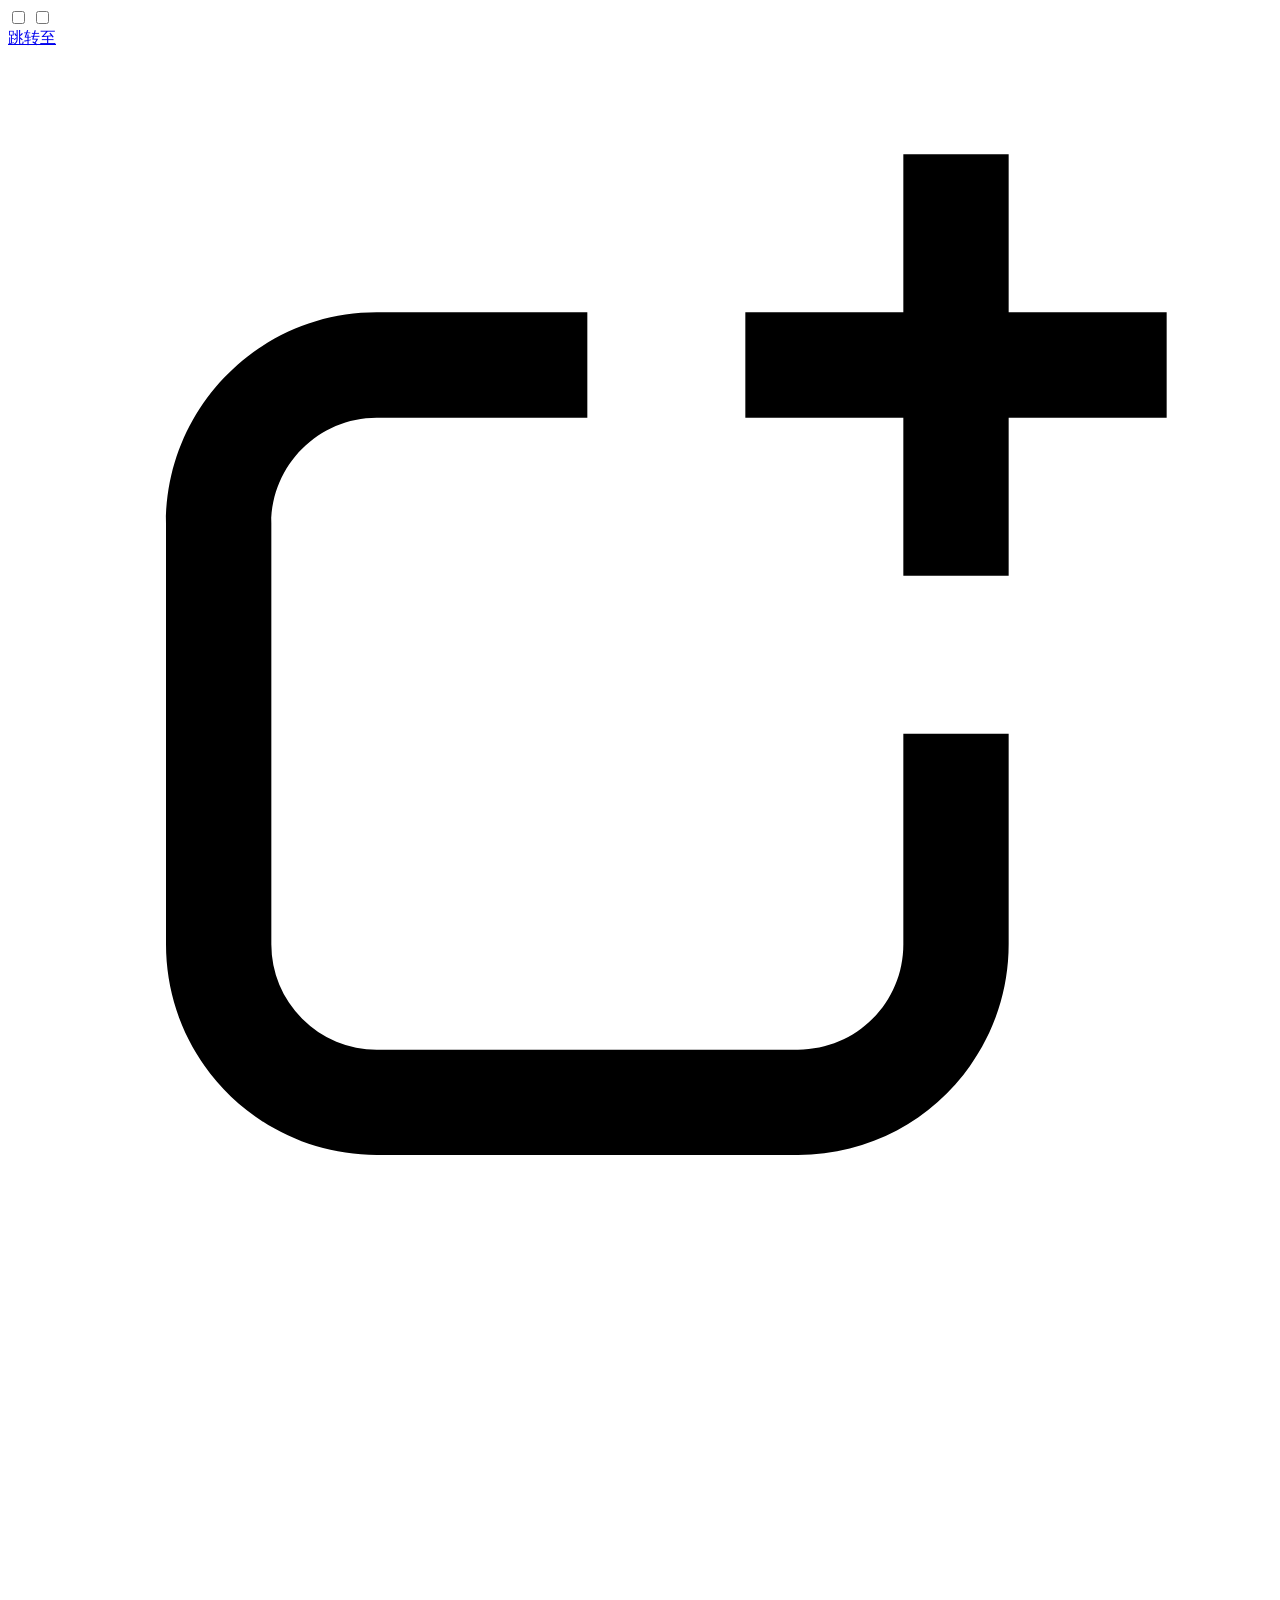
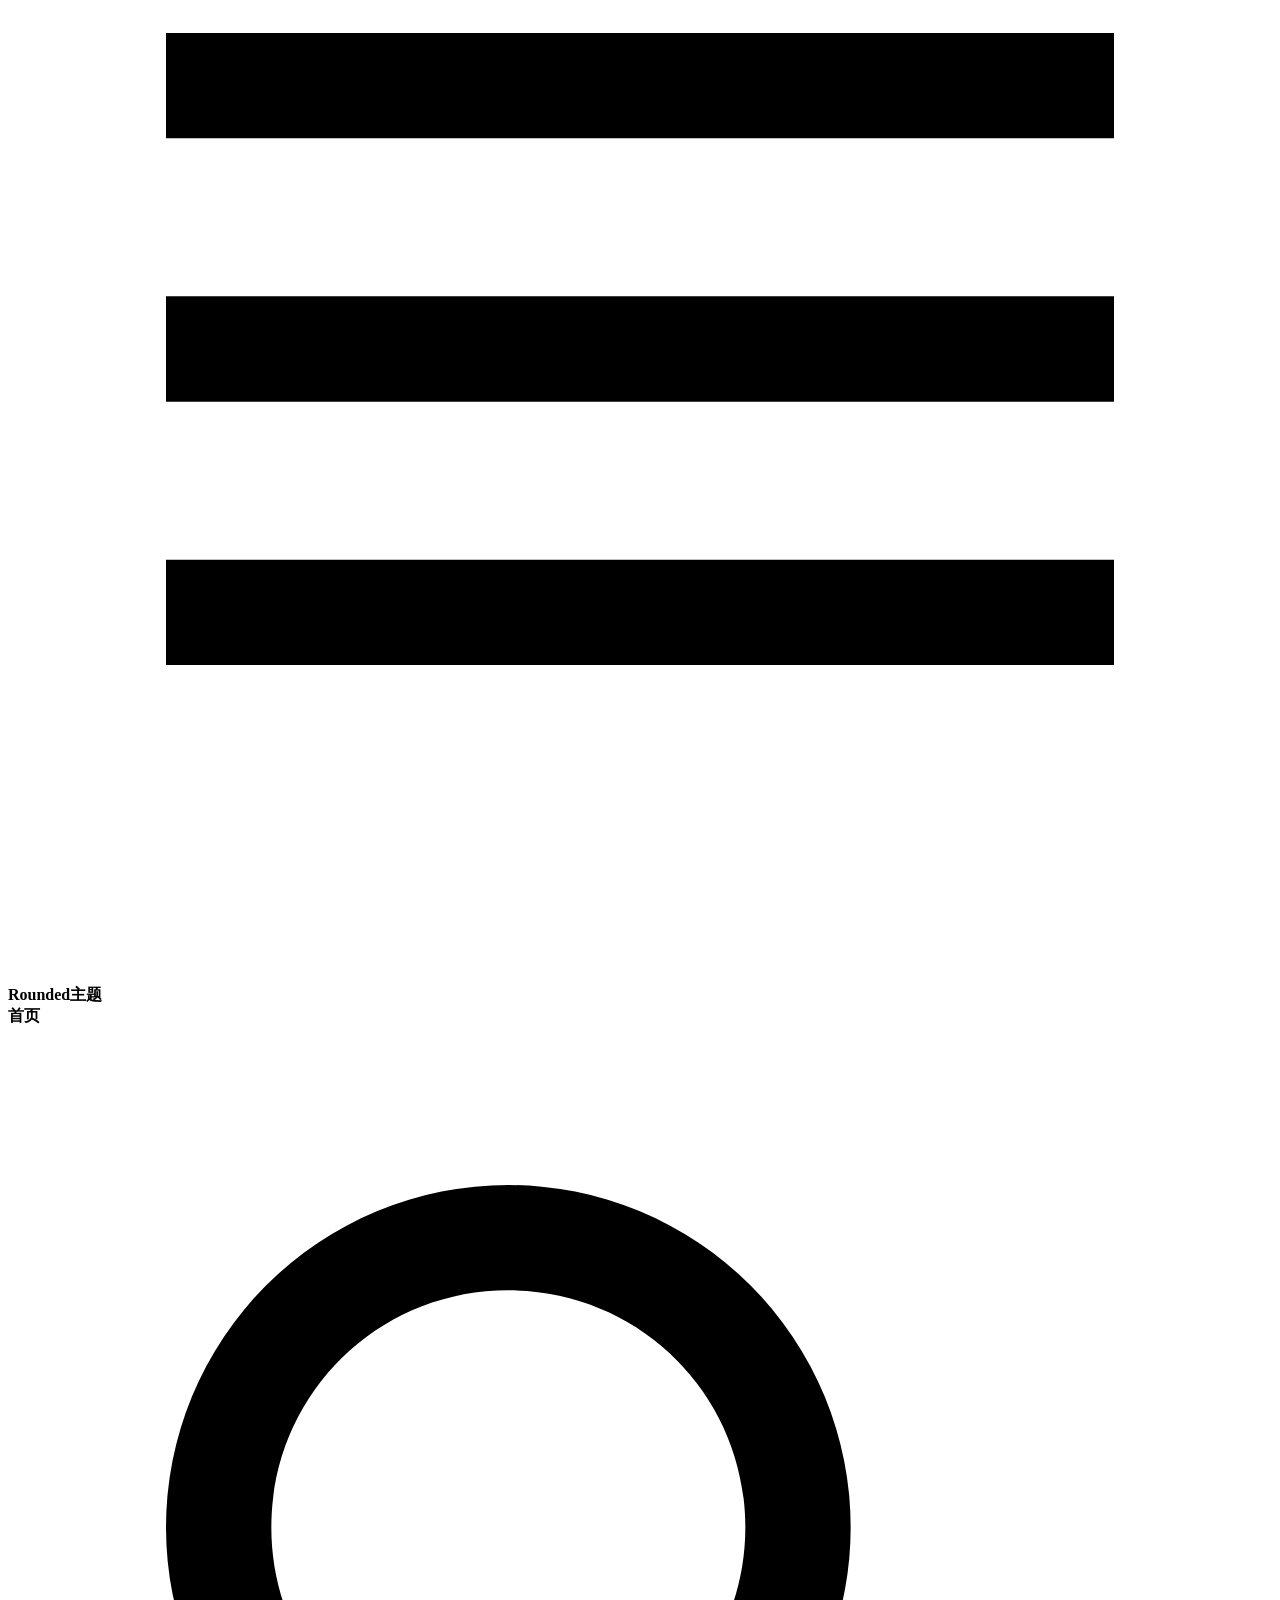
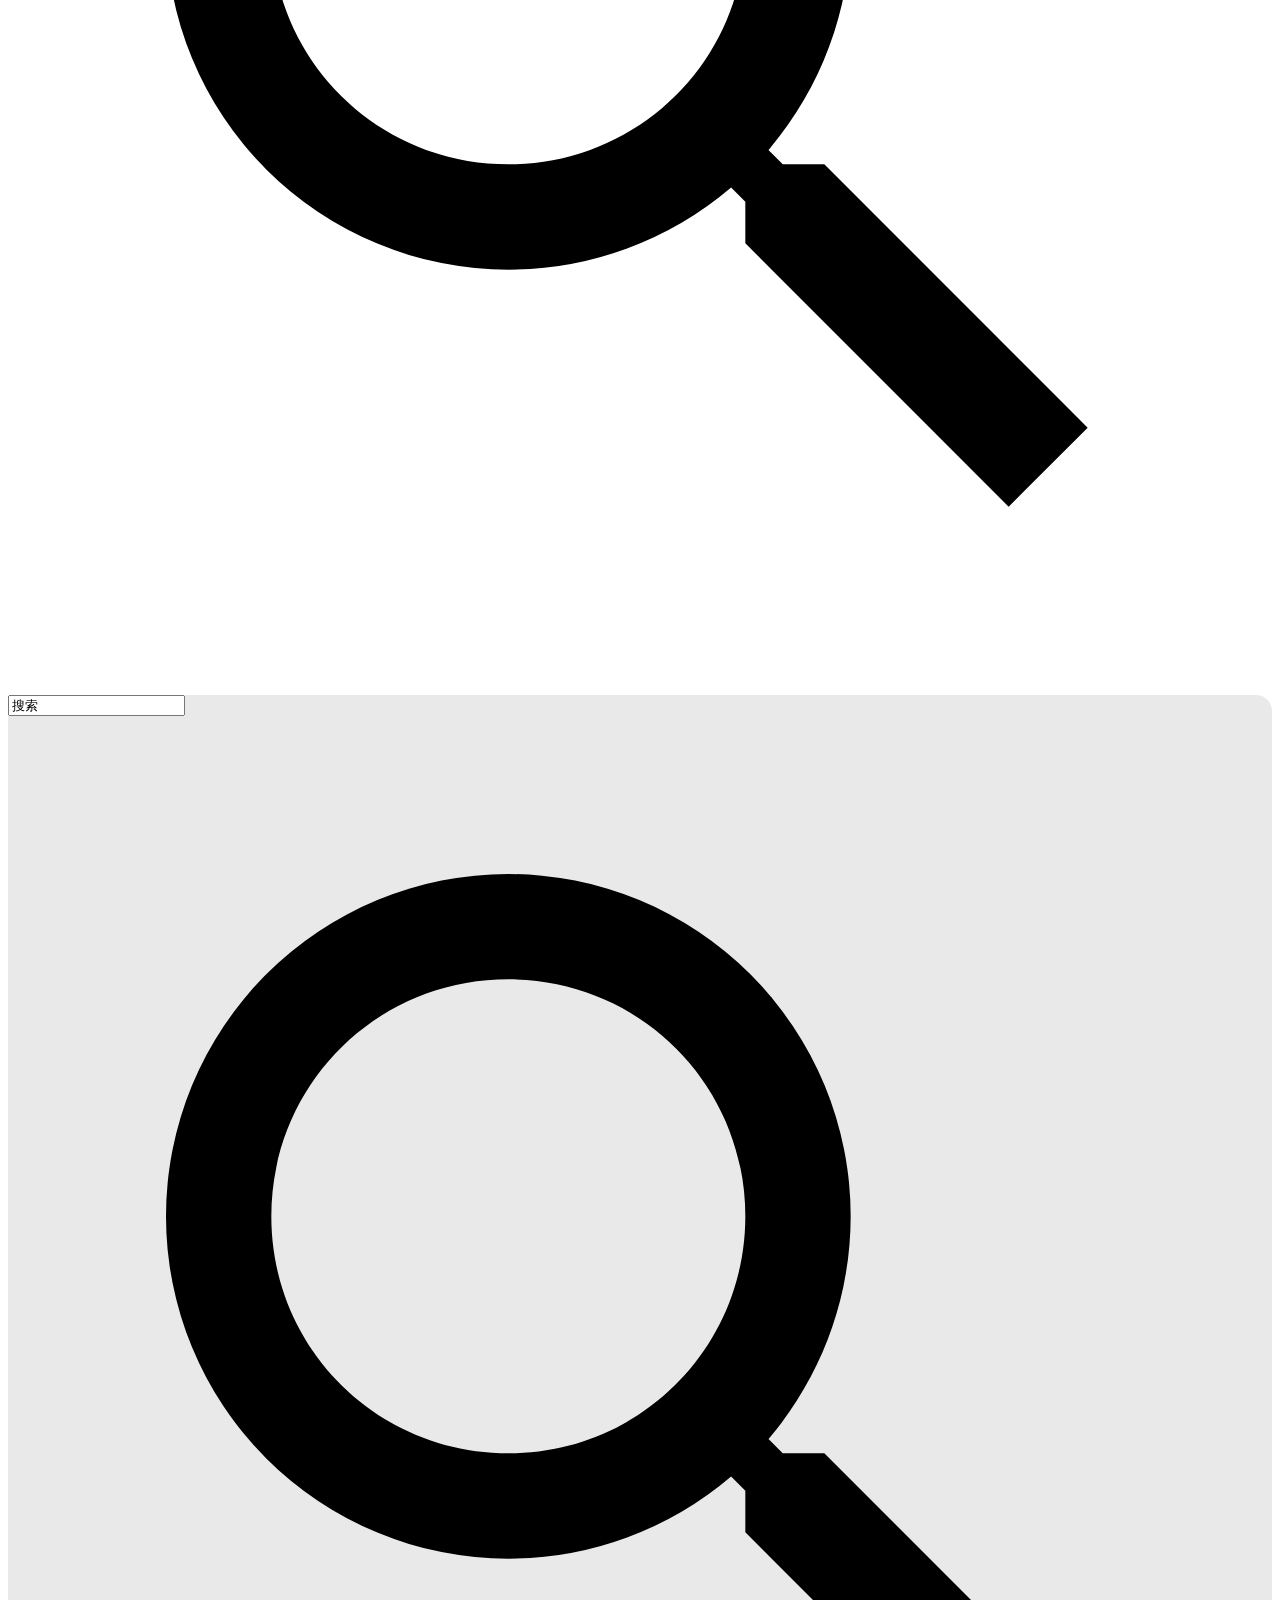
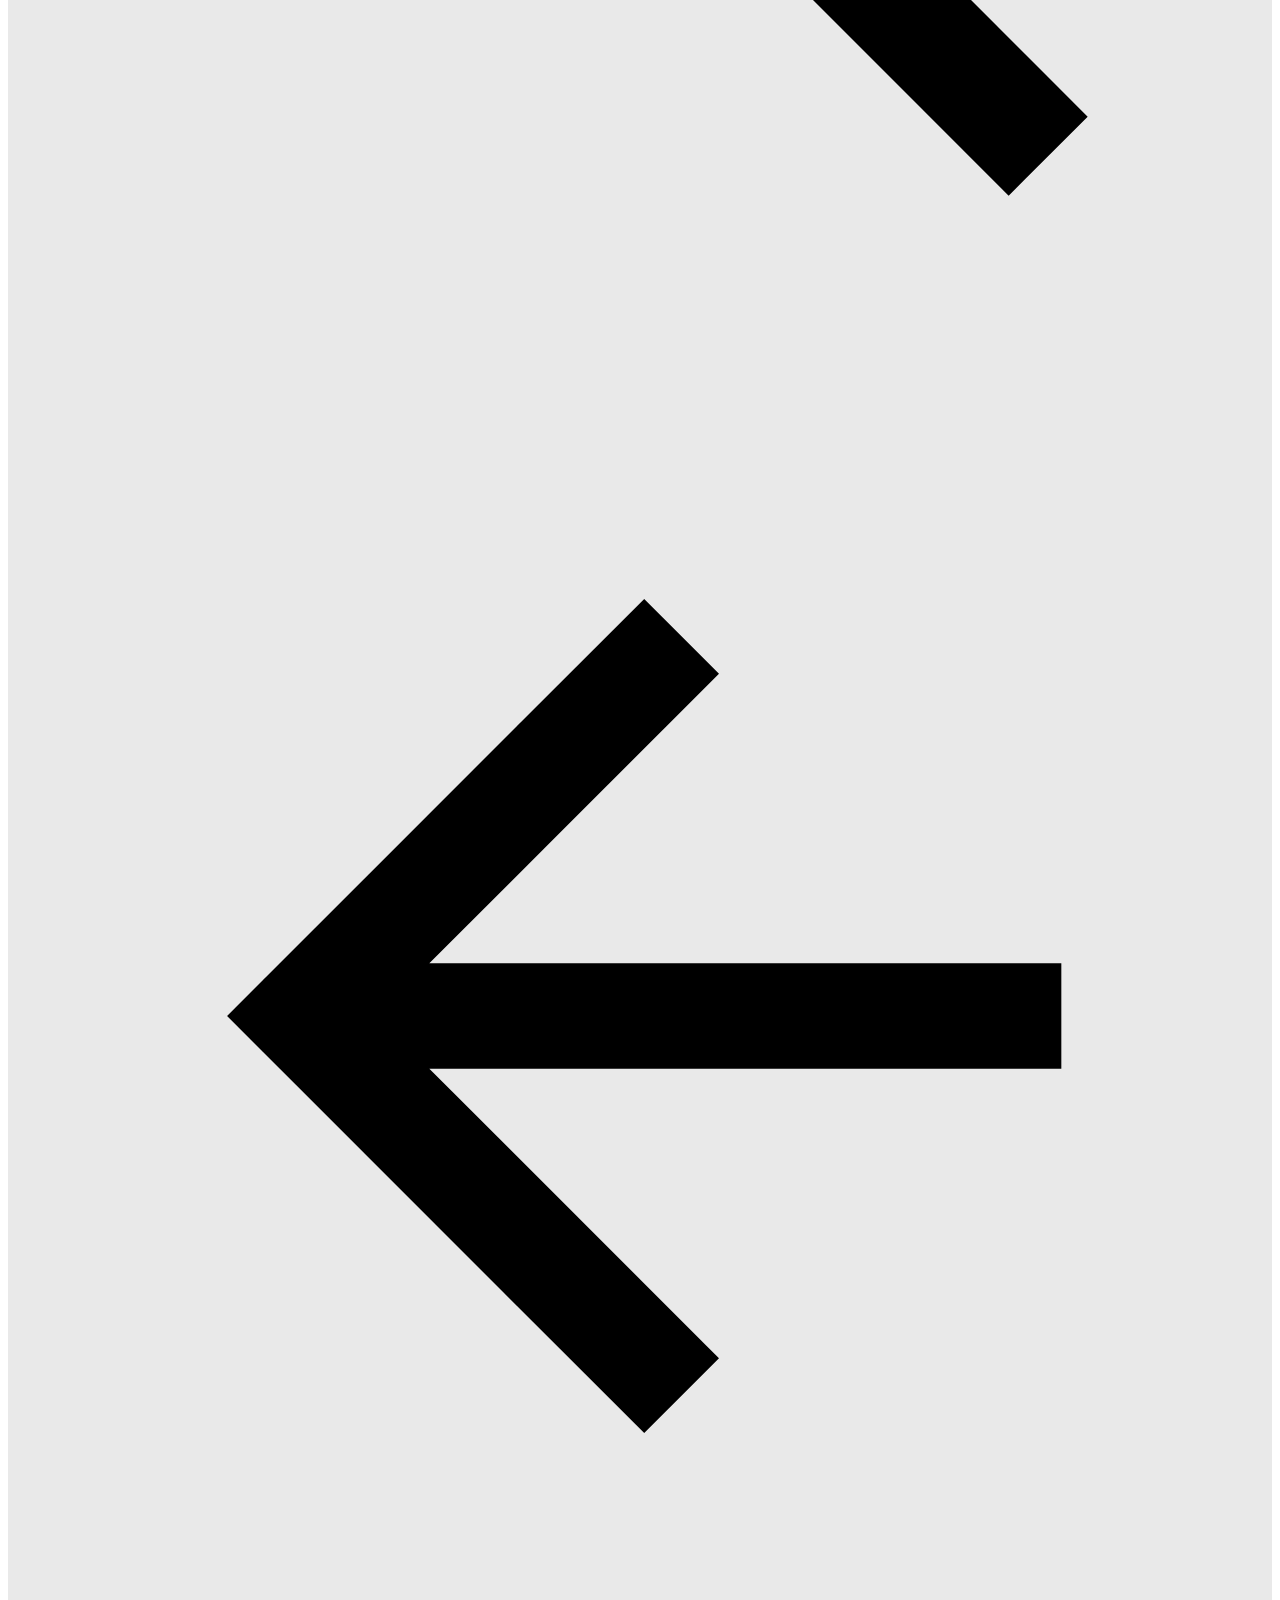
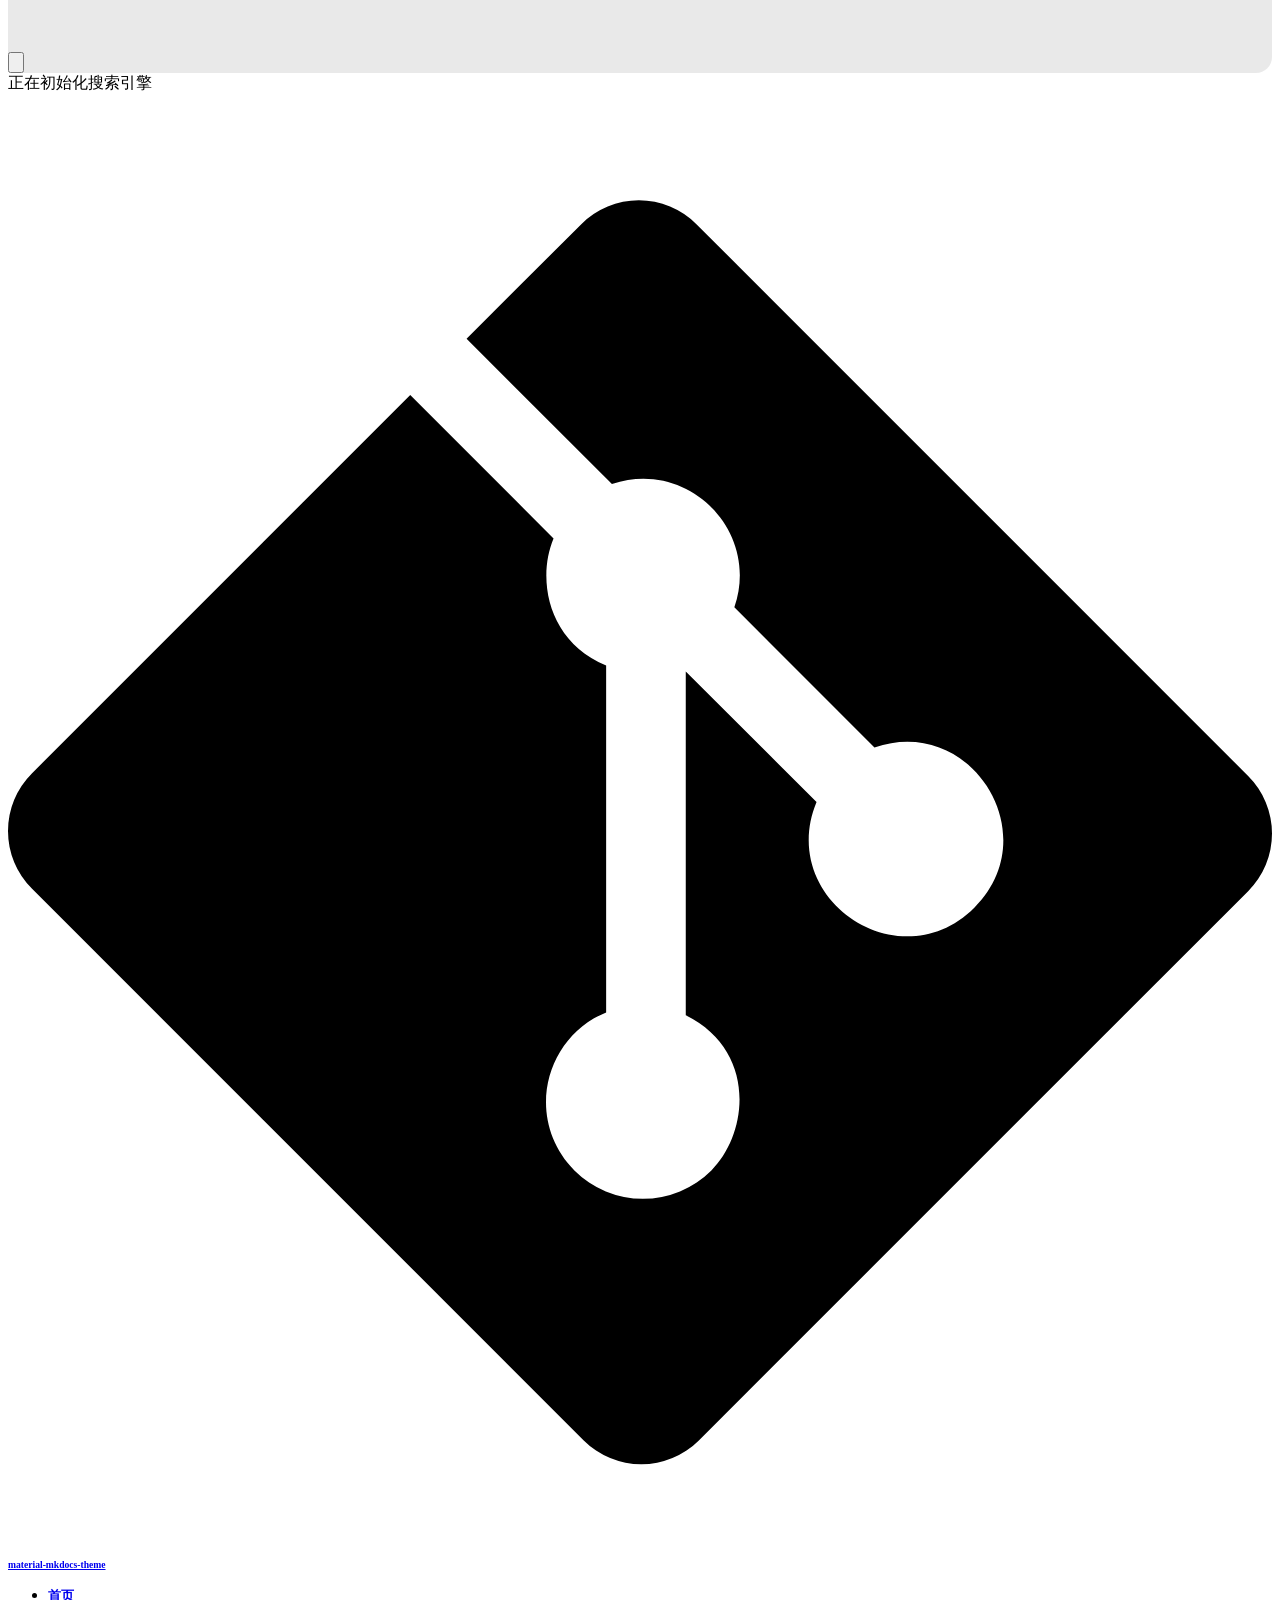
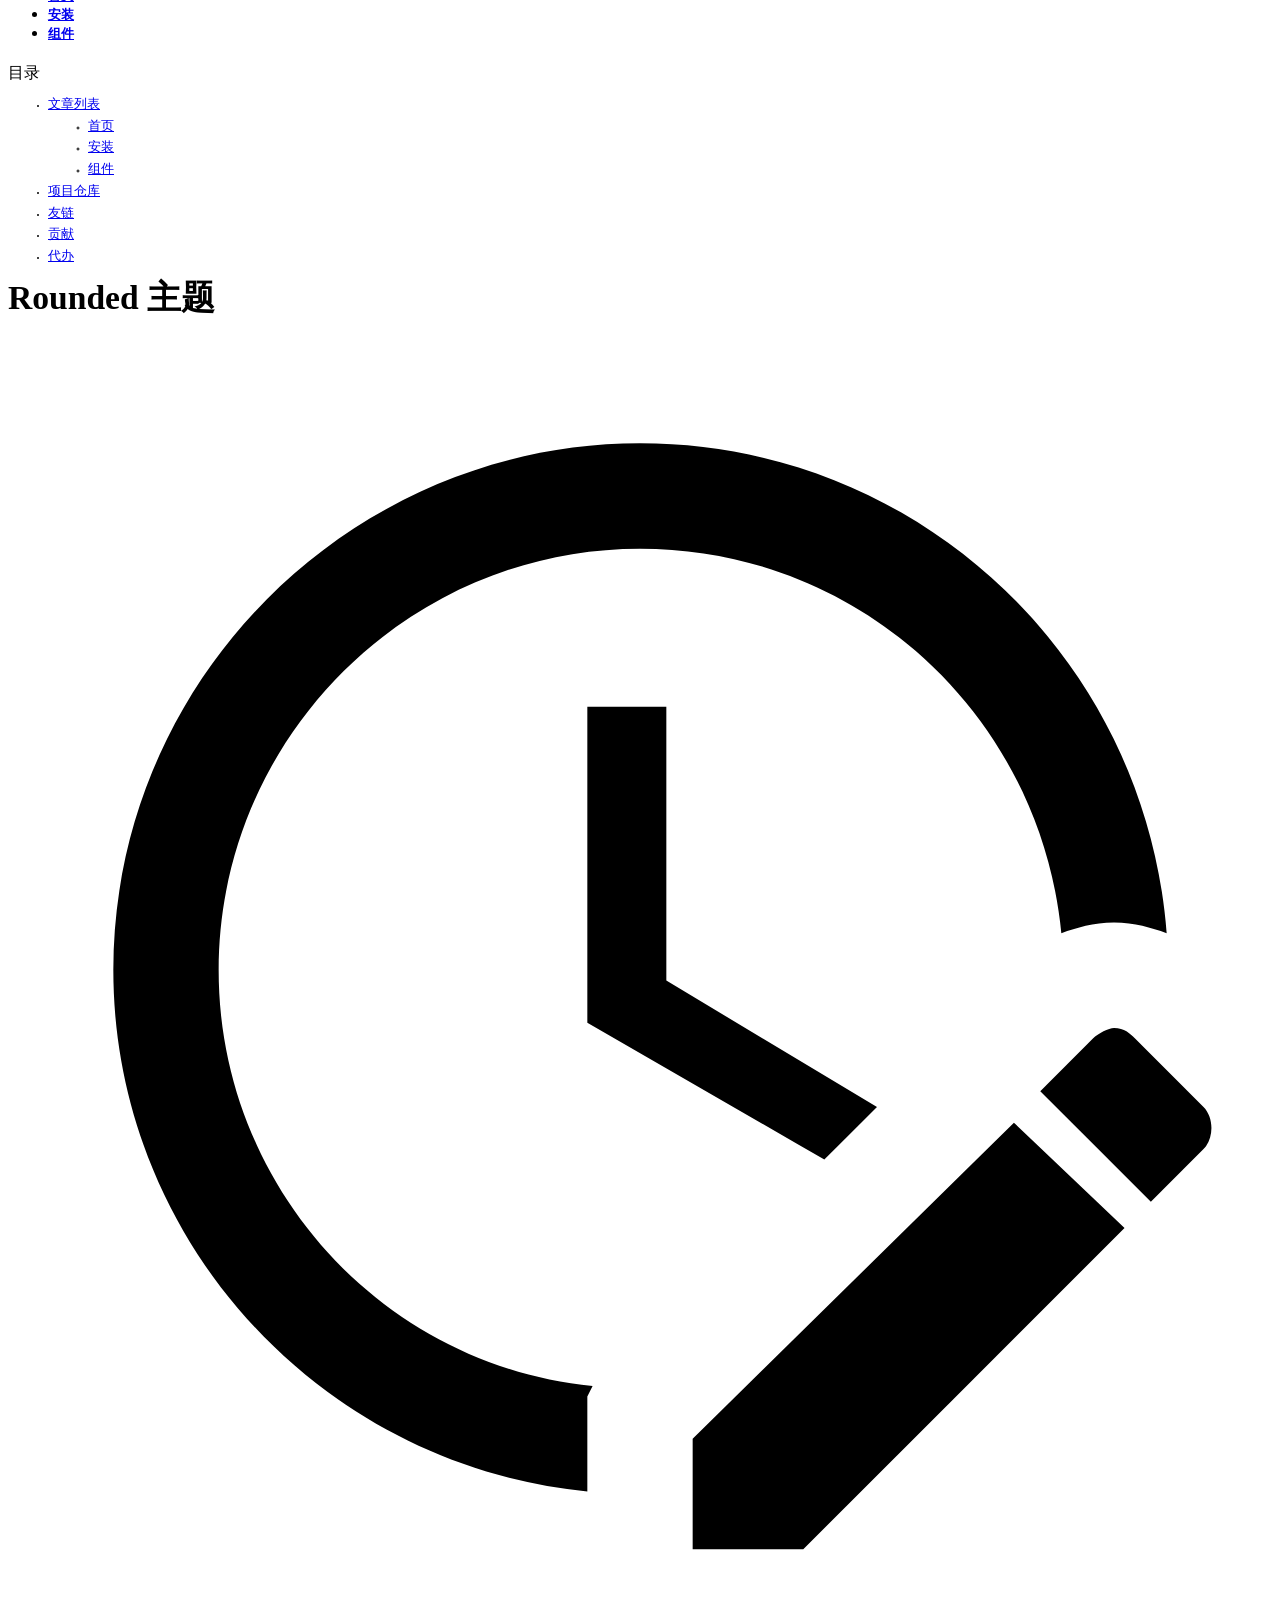
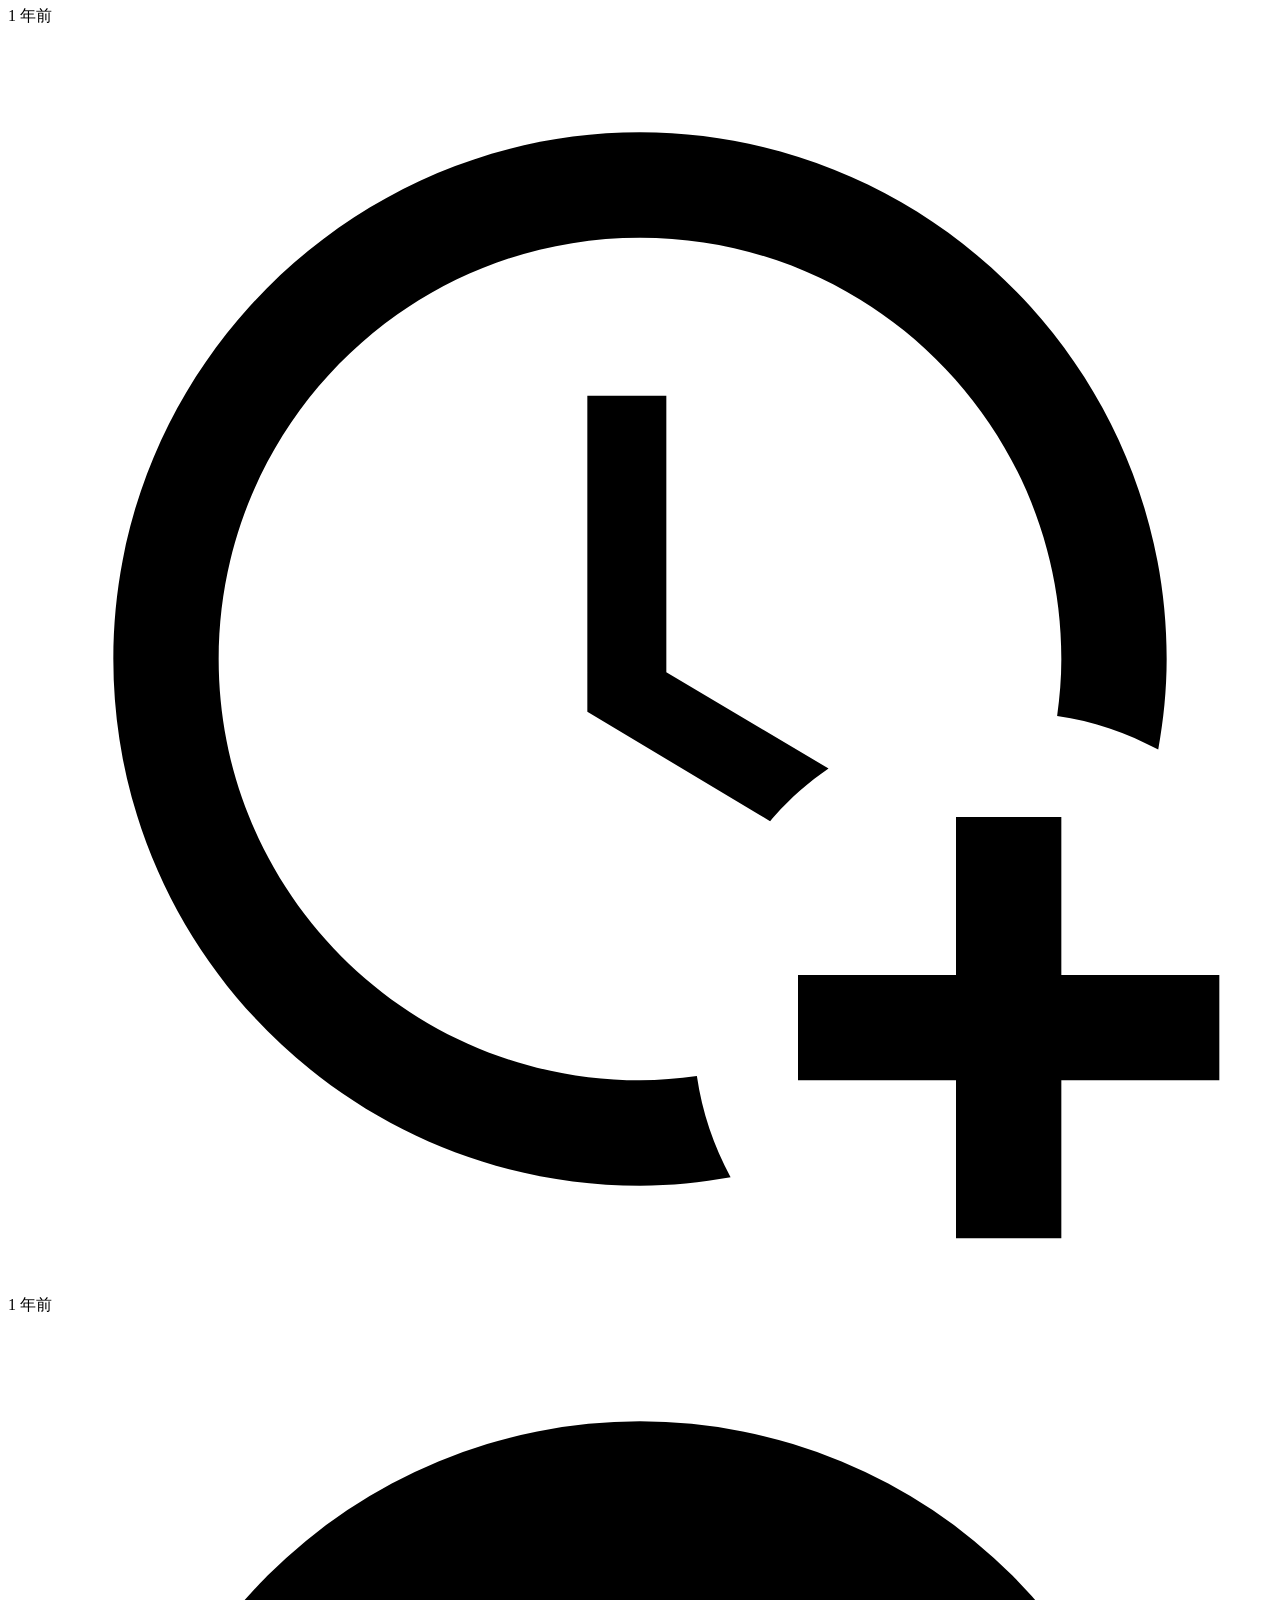
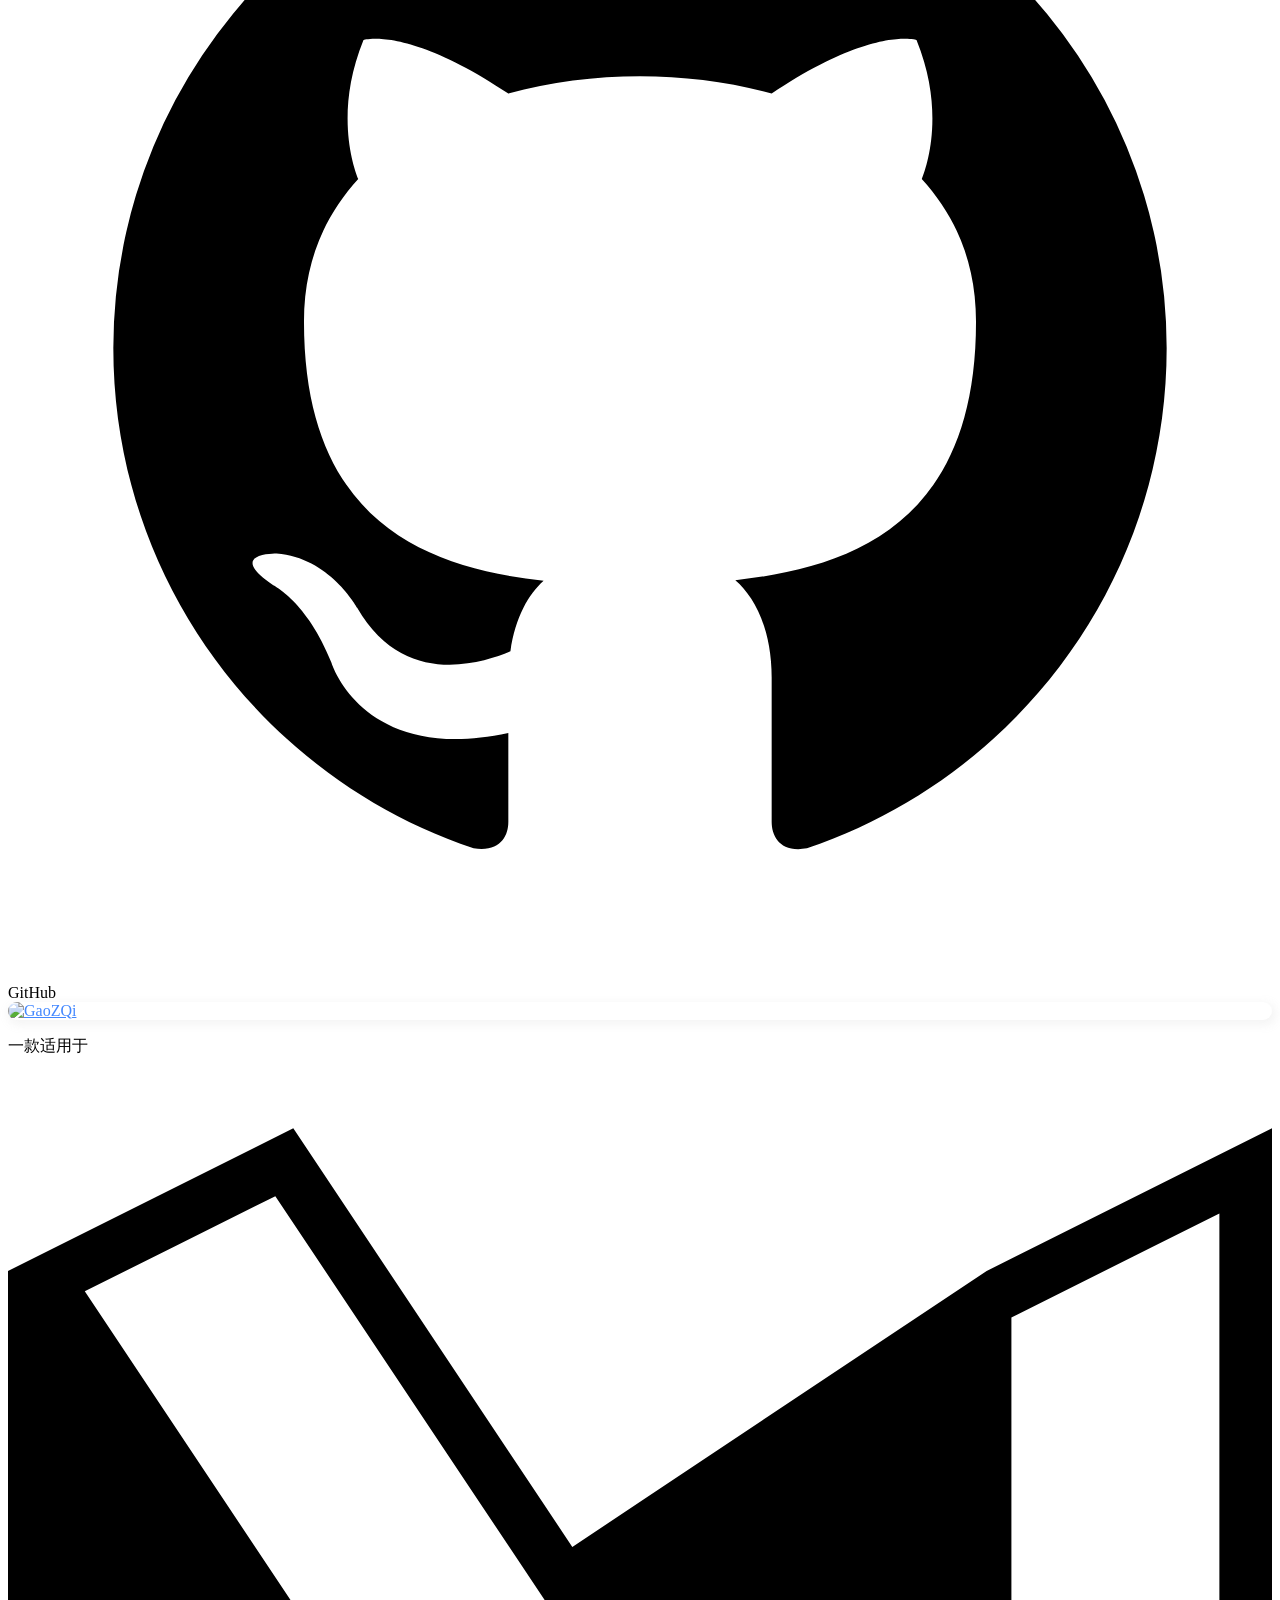
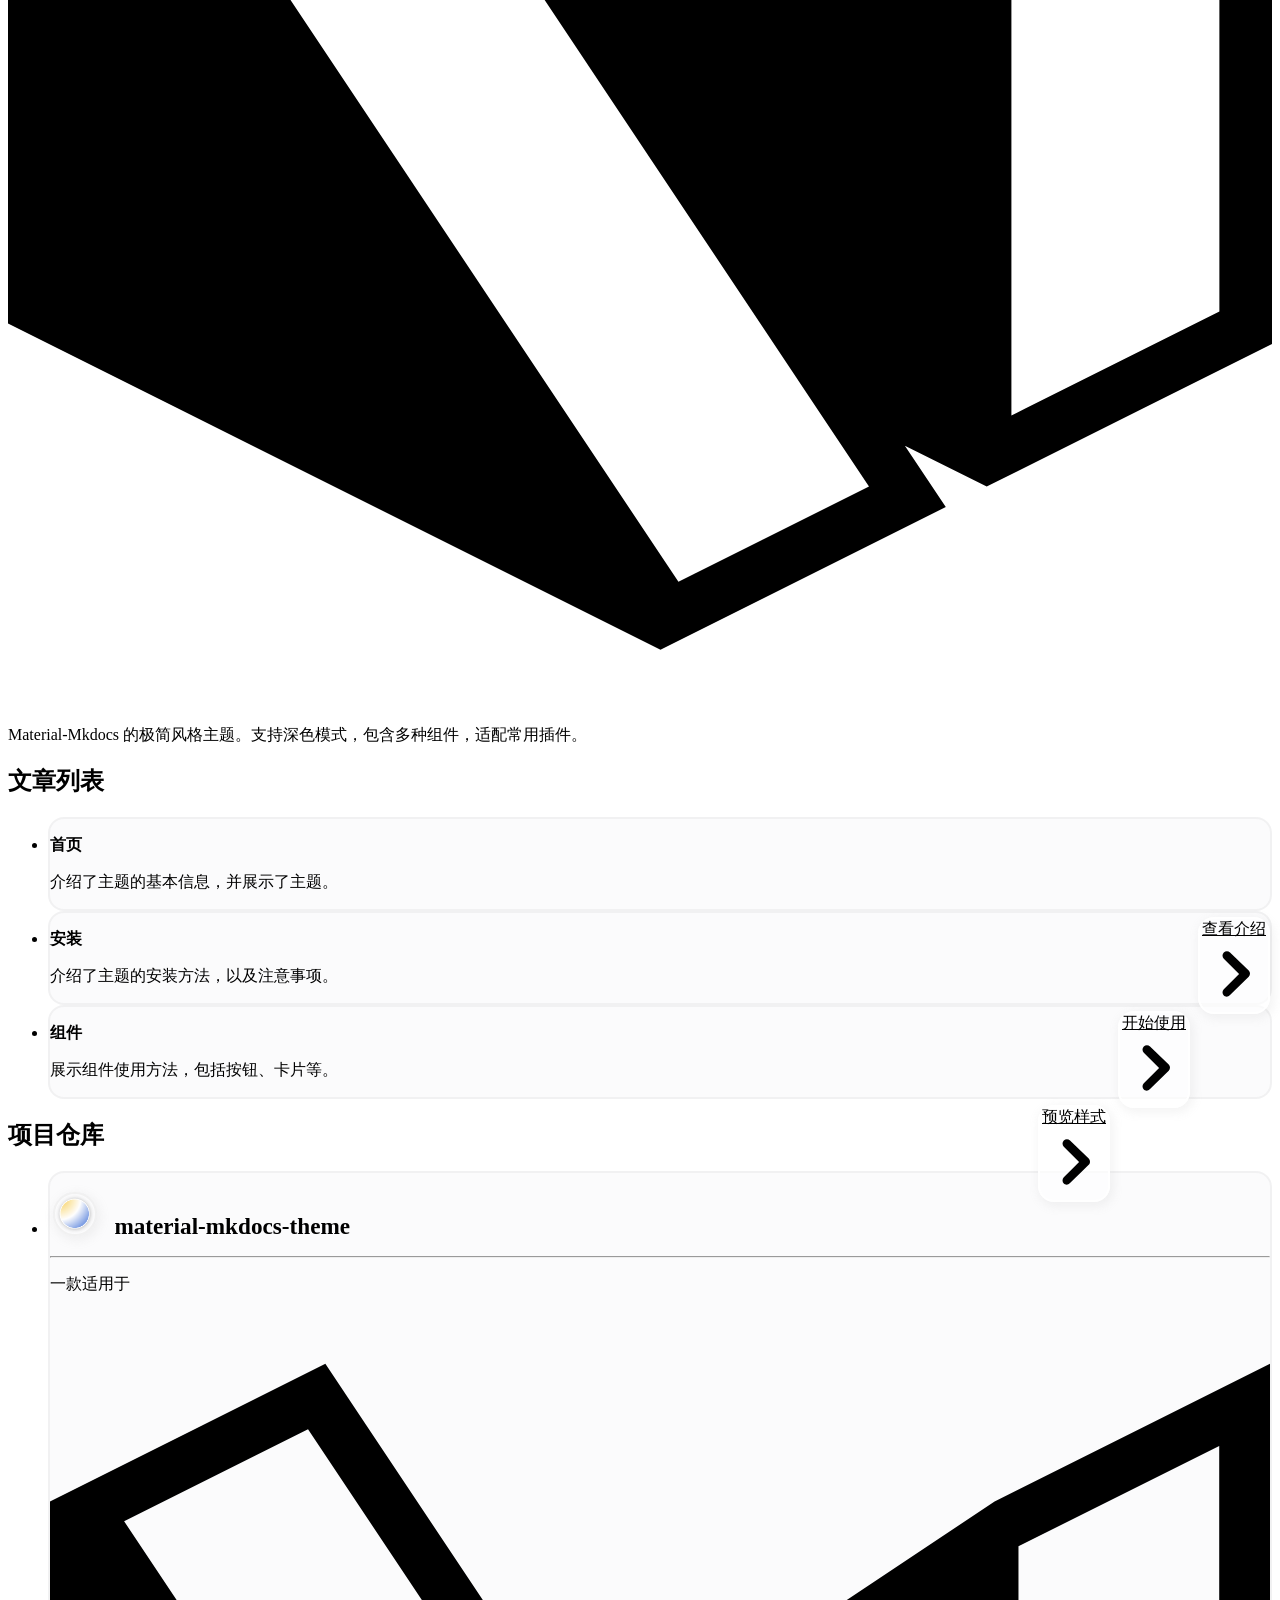
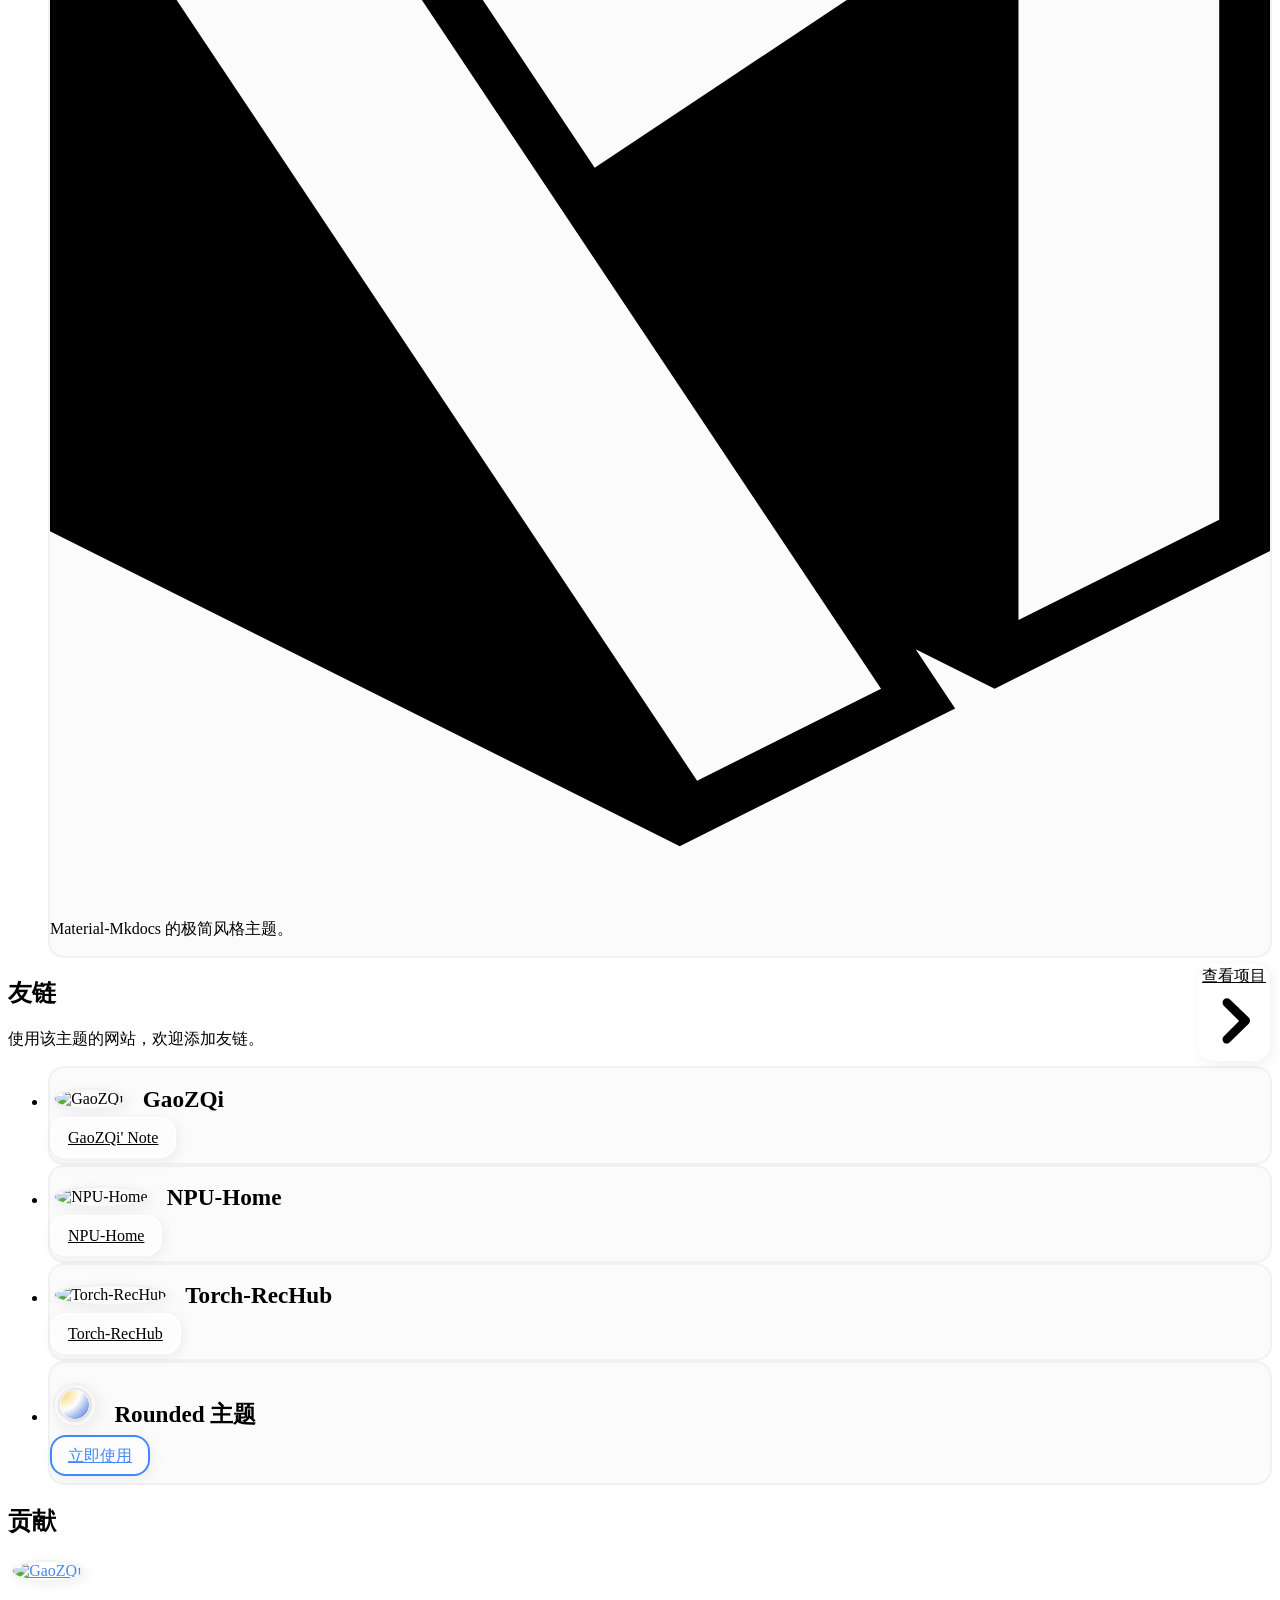
==== index.html @ 6f1ed212 "Deployed d0fa0d3 with MkDocs version: 1.6.1" ====
<!doctype html>
<html lang="zh" class="no-js">
  <head>
    
      <meta charset="utf-8">
      <meta name="viewport" content="width=device-width,initial-scale=1">
      
      
      
        <link rel="canonical" href="https://GaoZQi.github.io/material-mkdocs-theme/">
      
      
      
        <link rel="next" href="pages/start/">
      
      
      <link rel="icon" href="images/icon.png">
      <meta name="generator" content="mkdocs-1.6.1, mkdocs-material-9.6.12">
    
    
      
        <title>首页 - Rounded主题</title>
      
    
    
      <link rel="stylesheet" href="assets/stylesheets/main.2afb09e1.min.css">
      
        
        <link rel="stylesheet" href="assets/stylesheets/palette.06af60db.min.css">
      
      


    
    
      
    
    
      
        
        
        <link rel="preconnect" href="https://fonts.gstatic.com" crossorigin>
        <link rel="stylesheet" href="https://fonts.googleapis.com/css?family=Roboto:300,300i,400,400i,700,700i%7CRoboto+Mono:400,400i,700,700i&display=fallback">
        <style>:root{--md-text-font:"Roboto";--md-code-font:"Roboto Mono"}</style>
      
    
    
      <link rel="stylesheet" href="css/timeago.css">
    
      <link rel="stylesheet" href="theme/css/import.css">
    
    <script>__md_scope=new URL(".",location),__md_hash=e=>[...e].reduce(((e,_)=>(e<<5)-e+_.charCodeAt(0)),0),__md_get=(e,_=localStorage,t=__md_scope)=>JSON.parse(_.getItem(t.pathname+"."+e)),__md_set=(e,_,t=localStorage,a=__md_scope)=>{try{t.setItem(a.pathname+"."+e,JSON.stringify(_))}catch(e){}}</script>
    
      

    
    
    
   <link href="assets/stylesheets/glightbox.min.css" rel="stylesheet"/><style>
    html.glightbox-open { overflow: initial; height: 100%; }
    .gslide-title { margin-top: 0px; user-select: text; }
    .gslide-desc { color: #666; user-select: text; }
    .gslide-image img { background: white; }
    .gscrollbar-fixer { padding-right: 15px; }
    .gdesc-inner { font-size: 0.75rem; }
    body[data-md-color-scheme="slate"] .gdesc-inner { background: var(--md-default-bg-color);}
    body[data-md-color-scheme="slate"] .gslide-title { color: var(--md-default-fg-color);}
    body[data-md-color-scheme="slate"] .gslide-desc { color: var(--md-default-fg-color);}</style> <script src="assets/javascripts/glightbox.min.js"></script></head>
  
  
    
    
    
    
    
    <body dir="ltr" data-md-color-scheme="auto" data-md-color-primary="indigo" data-md-color-accent="indigo">
  
    
    <input class="md-toggle" data-md-toggle="drawer" type="checkbox" id="__drawer" autocomplete="off">
    <input class="md-toggle" data-md-toggle="search" type="checkbox" id="__search" autocomplete="off">
    <label class="md-overlay" for="__drawer"></label>
    <div data-md-component="skip">
      
        
        <a href="#rounded" class="md-skip">
          跳转至
        </a>
      
    </div>
    <div data-md-component="announce">
      
    </div>
    
    
      

<header class="md-header" data-md-component="header">
  <nav class="md-header__inner md-grid" aria-label="页眉">
    <a href="." title="Rounded主题" class="md-header__button md-logo" aria-label="Rounded主题" data-md-component="logo">
      
  
  <svg xmlns="http://www.w3.org/2000/svg" viewBox="0 0 24 24"><path d="M17 2h2v3h3v2h-3v3h-2V7h-3V5h3zM7 5h4v2H7c-1.1 0-2 .9-2 2v8a2 2 0 0 0 2 2h8c1.11 0 2-.89 2-2v-4h2v4c0 2.21-1.79 4-4 4H7c-2.21 0-4-1.79-4-4V9c0-2.21 1.79-4 4-4"/></svg>

    </a>
    <label class="md-header__button md-icon" for="__drawer">
      
      <svg xmlns="http://www.w3.org/2000/svg" viewBox="0 0 24 24"><path d="M3 6h18v2H3zm0 5h18v2H3zm0 5h18v2H3z"/></svg>
    </label>
    <div class="md-header__title" data-md-component="header-title">
      <div class="md-header__ellipsis">
        <div class="md-header__topic">
          <span class="md-ellipsis">
            Rounded主题
          </span>
        </div>
        <div class="md-header__topic" data-md-component="header-topic">
          <span class="md-ellipsis">
            
              首页
            
          </span>
        </div>
      </div>
    </div>
    
      
    
    
    
    
      
      
        <label class="md-header__button md-icon" for="__search">
          
          <svg xmlns="http://www.w3.org/2000/svg" viewBox="0 0 24 24"><path d="M9.5 3A6.5 6.5 0 0 1 16 9.5c0 1.61-.59 3.09-1.56 4.23l.27.27h.79l5 5-1.5 1.5-5-5v-.79l-.27-.27A6.52 6.52 0 0 1 9.5 16 6.5 6.5 0 0 1 3 9.5 6.5 6.5 0 0 1 9.5 3m0 2C7 5 5 7 5 9.5S7 14 9.5 14 14 12 14 9.5 12 5 9.5 5"/></svg>
        </label>
        <div class="md-search" data-md-component="search" role="dialog">
  <label class="md-search__overlay" for="__search"></label>
  <div class="md-search__inner" role="search">
    <form class="md-search__form" name="search">
      <input type="text" class="md-search__input" name="query" aria-label="搜索" placeholder="搜索" autocapitalize="off" autocorrect="off" autocomplete="off" spellcheck="false" data-md-component="search-query" required>
      <label class="md-search__icon md-icon" for="__search">
        
        <svg xmlns="http://www.w3.org/2000/svg" viewBox="0 0 24 24"><path d="M9.5 3A6.5 6.5 0 0 1 16 9.5c0 1.61-.59 3.09-1.56 4.23l.27.27h.79l5 5-1.5 1.5-5-5v-.79l-.27-.27A6.52 6.52 0 0 1 9.5 16 6.5 6.5 0 0 1 3 9.5 6.5 6.5 0 0 1 9.5 3m0 2C7 5 5 7 5 9.5S7 14 9.5 14 14 12 14 9.5 12 5 9.5 5"/></svg>
        
        <svg xmlns="http://www.w3.org/2000/svg" viewBox="0 0 24 24"><path d="M20 11v2H8l5.5 5.5-1.42 1.42L4.16 12l7.92-7.92L13.5 5.5 8 11z"/></svg>
      </label>
      <nav class="md-search__options" aria-label="查找">
        
        <button type="reset" class="md-search__icon md-icon" title="清空当前内容" aria-label="清空当前内容" tabindex="-1">
          
          <svg xmlns="http://www.w3.org/2000/svg" viewBox="0 0 24 24"><path d="M19 6.41 17.59 5 12 10.59 6.41 5 5 6.41 10.59 12 5 17.59 6.41 19 12 13.41 17.59 19 19 17.59 13.41 12z"/></svg>
        </button>
      </nav>
      
    </form>
    <div class="md-search__output">
      <div class="md-search__scrollwrap" tabindex="0" data-md-scrollfix>
        <div class="md-search-result" data-md-component="search-result">
          <div class="md-search-result__meta">
            正在初始化搜索引擎
          </div>
          <ol class="md-search-result__list" role="presentation"></ol>
        </div>
      </div>
    </div>
  </div>
</div>
      
    
    
      <div class="md-header__source">
        <a href="https://github.com/GaoZQi/material-mkdocs-theme" title="前往仓库" class="md-source" data-md-component="source">
  <div class="md-source__icon md-icon">
    
    <svg xmlns="http://www.w3.org/2000/svg" viewBox="0 0 448 512"><!--! Font Awesome Free 6.7.2 by @fontawesome - https://fontawesome.com License - https://fontawesome.com/license/free (Icons: CC BY 4.0, Fonts: SIL OFL 1.1, Code: MIT License) Copyright 2024 Fonticons, Inc.--><path d="M439.55 236.05 244 40.45a28.87 28.87 0 0 0-40.81 0l-40.66 40.63 51.52 51.52c27.06-9.14 52.68 16.77 43.39 43.68l49.66 49.66c34.23-11.8 61.18 31 35.47 56.69-26.49 26.49-70.21-2.87-56-37.34L240.22 199v121.85c25.3 12.54 22.26 41.85 9.08 55a34.34 34.34 0 0 1-48.55 0c-17.57-17.6-11.07-46.91 11.25-56v-123c-20.8-8.51-24.6-30.74-18.64-45L142.57 101 8.45 235.14a28.86 28.86 0 0 0 0 40.81l195.61 195.6a28.86 28.86 0 0 0 40.8 0l194.69-194.69a28.86 28.86 0 0 0 0-40.81"/></svg>
  </div>
  <div class="md-source__repository">
    material-mkdocs-theme
  </div>
</a>
      </div>
    
  </nav>
  
</header>
    
    <div class="md-container" data-md-component="container">
      
      
        
          
            
<nav class="md-tabs" aria-label="标签" data-md-component="tabs">
  <div class="md-grid">
    <ul class="md-tabs__list">
      
        
  
  
  
    
  
  
    <li class="md-tabs__item md-tabs__item--active">
      <a href="." class="md-tabs__link">
        
  
  
    
  
  首页

      </a>
    </li>
  

      
        
  
  
  
  
    <li class="md-tabs__item">
      <a href="pages/start/" class="md-tabs__link">
        
  
  
    
  
  安装

      </a>
    </li>
  

      
        
  
  
  
  
    
    
      <li class="md-tabs__item">
        <a href="pages/module/" class="md-tabs__link">
          
  
  
    
  
  组件

        </a>
      </li>
    
  

      
    </ul>
  </div>
</nav>
          
        
      
      <main class="md-main" data-md-component="main">
        <div class="md-main__inner md-grid">
          
            
              
                
              
              <div class="md-sidebar md-sidebar--primary" data-md-component="sidebar" data-md-type="navigation" hidden>
                <div class="md-sidebar__scrollwrap">
                  <div class="md-sidebar__inner">
                    


  


<nav class="md-nav md-nav--primary md-nav--lifted" aria-label="导航栏" data-md-level="0">
  <label class="md-nav__title" for="__drawer">
    <a href="." title="Rounded主题" class="md-nav__button md-logo" aria-label="Rounded主题" data-md-component="logo">
      
  
  <svg xmlns="http://www.w3.org/2000/svg" viewBox="0 0 24 24"><path d="M17 2h2v3h3v2h-3v3h-2V7h-3V5h3zM7 5h4v2H7c-1.1 0-2 .9-2 2v8a2 2 0 0 0 2 2h8c1.11 0 2-.89 2-2v-4h2v4c0 2.21-1.79 4-4 4H7c-2.21 0-4-1.79-4-4V9c0-2.21 1.79-4 4-4"/></svg>

    </a>
    Rounded主题
  </label>
  
    <div class="md-nav__source">
      <a href="https://github.com/GaoZQi/material-mkdocs-theme" title="前往仓库" class="md-source" data-md-component="source">
  <div class="md-source__icon md-icon">
    
    <svg xmlns="http://www.w3.org/2000/svg" viewBox="0 0 448 512"><!--! Font Awesome Free 6.7.2 by @fontawesome - https://fontawesome.com License - https://fontawesome.com/license/free (Icons: CC BY 4.0, Fonts: SIL OFL 1.1, Code: MIT License) Copyright 2024 Fonticons, Inc.--><path d="M439.55 236.05 244 40.45a28.87 28.87 0 0 0-40.81 0l-40.66 40.63 51.52 51.52c27.06-9.14 52.68 16.77 43.39 43.68l49.66 49.66c34.23-11.8 61.18 31 35.47 56.69-26.49 26.49-70.21-2.87-56-37.34L240.22 199v121.85c25.3 12.54 22.26 41.85 9.08 55a34.34 34.34 0 0 1-48.55 0c-17.57-17.6-11.07-46.91 11.25-56v-123c-20.8-8.51-24.6-30.74-18.64-45L142.57 101 8.45 235.14a28.86 28.86 0 0 0 0 40.81l195.61 195.6a28.86 28.86 0 0 0 40.8 0l194.69-194.69a28.86 28.86 0 0 0 0-40.81"/></svg>
  </div>
  <div class="md-source__repository">
    material-mkdocs-theme
  </div>
</a>
    </div>
  
  <ul class="md-nav__list" data-md-scrollfix>
    
      
      
  
  
    
  
  
  
    <li class="md-nav__item md-nav__item--active">
      
      <input class="md-nav__toggle md-toggle" type="checkbox" id="__toc">
      
      
        
      
      
        <label class="md-nav__link md-nav__link--active" for="__toc">
          
  
  
  <span class="md-ellipsis">
    首页
    
  </span>
  

          <span class="md-nav__icon md-icon"></span>
        </label>
      
      <a href="." class="md-nav__link md-nav__link--active">
        
  
  
  <span class="md-ellipsis">
    首页
    
  </span>
  

      </a>
      
        

<nav class="md-nav md-nav--secondary" aria-label="目录">
  
  
  
    
  
  
    <label class="md-nav__title" for="__toc">
      <span class="md-nav__icon md-icon"></span>
      目录
    </label>
    <ul class="md-nav__list" data-md-component="toc" data-md-scrollfix>
      
        <li class="md-nav__item">
  <a href="#_1" class="md-nav__link">
    <span class="md-ellipsis">
      文章列表
    </span>
  </a>
  
    <nav class="md-nav" aria-label="文章列表">
      <ul class="md-nav__list">
        
          <li class="md-nav__item">
  <a href="#_2" class="md-nav__link">
    <span class="md-ellipsis">
      首页
    </span>
  </a>
  
</li>
        
          <li class="md-nav__item">
  <a href="#_3" class="md-nav__link">
    <span class="md-ellipsis">
      安装
    </span>
  </a>
  
</li>
        
          <li class="md-nav__item">
  <a href="#_4" class="md-nav__link">
    <span class="md-ellipsis">
      组件
    </span>
  </a>
  
</li>
        
      </ul>
    </nav>
  
</li>
      
        <li class="md-nav__item">
  <a href="#_5" class="md-nav__link">
    <span class="md-ellipsis">
      项目仓库
    </span>
  </a>
  
</li>
      
        <li class="md-nav__item">
  <a href="#_6" class="md-nav__link">
    <span class="md-ellipsis">
      友链
    </span>
  </a>
  
</li>
      
        <li class="md-nav__item">
  <a href="#_7" class="md-nav__link">
    <span class="md-ellipsis">
      贡献
    </span>
  </a>
  
</li>
      
        <li class="md-nav__item">
  <a href="#_8" class="md-nav__link">
    <span class="md-ellipsis">
      代办
    </span>
  </a>
  
</li>
      
    </ul>
  
</nav>
      
    </li>
  

    
      
      
  
  
  
  
    <li class="md-nav__item">
      <a href="pages/start/" class="md-nav__link">
        
  
  
  <span class="md-ellipsis">
    安装
    
  </span>
  

      </a>
    </li>
  

    
      
      
  
  
  
  
    
    
      
        
          
        
      
        
      
        
      
        
      
    
    
    
      
      
        
      
    
    
    <li class="md-nav__item md-nav__item--nested">
      
        
        
          
        
        <input class="md-nav__toggle md-toggle md-toggle--indeterminate" type="checkbox" id="__nav_3" >
        
          
          <div class="md-nav__link md-nav__container">
            <a href="pages/module/" class="md-nav__link ">
              
  
  
  <span class="md-ellipsis">
    组件
    
  </span>
  

            </a>
            
              
              <label class="md-nav__link " for="__nav_3" id="__nav_3_label" tabindex="0">
                <span class="md-nav__icon md-icon"></span>
              </label>
            
          </div>
        
        <nav class="md-nav" data-md-level="1" aria-labelledby="__nav_3_label" aria-expanded="false">
          <label class="md-nav__title" for="__nav_3">
            <span class="md-nav__icon md-icon"></span>
            组件
          </label>
          <ul class="md-nav__list" data-md-scrollfix>
            
              
            
              
                
  
  
  
  
    <li class="md-nav__item">
      <a href="pages/module/basic/" class="md-nav__link">
        
  
  
  <span class="md-ellipsis">
    基础组件
    
  </span>
  

      </a>
    </li>
  

              
            
              
                
  
  
  
  
    <li class="md-nav__item">
      <a href="pages/module/extend/" class="md-nav__link">
        
  
  
  <span class="md-ellipsis">
    拓展组件
    
  </span>
  

      </a>
    </li>
  

              
            
              
                
  
  
  
  
    
    
      
        
          
        
      
        
      
        
      
    
    
    
      
      
        
      
    
    
    <li class="md-nav__item md-nav__item--nested">
      
        
        
          
        
        <input class="md-nav__toggle md-toggle md-toggle--indeterminate" type="checkbox" id="__nav_3_4" >
        
          
          <div class="md-nav__link md-nav__container">
            <a href="pages/module/plugins/" class="md-nav__link ">
              
  
  
  <span class="md-ellipsis">
    插件组件
    
  </span>
  

            </a>
            
              
              <label class="md-nav__link " for="__nav_3_4" id="__nav_3_4_label" tabindex="0">
                <span class="md-nav__icon md-icon"></span>
              </label>
            
          </div>
        
        <nav class="md-nav" data-md-level="2" aria-labelledby="__nav_3_4_label" aria-expanded="false">
          <label class="md-nav__title" for="__nav_3_4">
            <span class="md-nav__icon md-icon"></span>
            插件组件
          </label>
          <ul class="md-nav__list" data-md-scrollfix>
            
              
            
              
                
  
  
  
  
    <li class="md-nav__item">
      <a href="pages/module/plugins/goverlay/" class="md-nav__link">
        
  
  
  <span class="md-ellipsis">
    goverlay
    
  </span>
  

      </a>
    </li>
  

              
            
              
                
  
  
  
  
    <li class="md-nav__item">
      <a href="pages/module/plugins/encryptcontent/" class="md-nav__link">
        
  
  
  <span class="md-ellipsis">
    encryptcontent
    
  </span>
  

      </a>
    </li>
  

              
            
          </ul>
        </nav>
      
    </li>
  

              
            
          </ul>
        </nav>
      
    </li>
  

    
  </ul>
</nav>
                  </div>
                </div>
              </div>
            
            
              
                
              
              <div class="md-sidebar md-sidebar--secondary" data-md-component="sidebar" data-md-type="toc" >
                <div class="md-sidebar__scrollwrap">
                  <div class="md-sidebar__inner">
                    

<nav class="md-nav md-nav--secondary" aria-label="目录">
  
  
  
    
  
  
    <label class="md-nav__title" for="__toc">
      <span class="md-nav__icon md-icon"></span>
      目录
    </label>
    <ul class="md-nav__list" data-md-component="toc" data-md-scrollfix>
      
        <li class="md-nav__item">
  <a href="#_1" class="md-nav__link">
    <span class="md-ellipsis">
      文章列表
    </span>
  </a>
  
    <nav class="md-nav" aria-label="文章列表">
      <ul class="md-nav__list">
        
          <li class="md-nav__item">
  <a href="#_2" class="md-nav__link">
    <span class="md-ellipsis">
      首页
    </span>
  </a>
  
</li>
        
          <li class="md-nav__item">
  <a href="#_3" class="md-nav__link">
    <span class="md-ellipsis">
      安装
    </span>
  </a>
  
</li>
        
          <li class="md-nav__item">
  <a href="#_4" class="md-nav__link">
    <span class="md-ellipsis">
      组件
    </span>
  </a>
  
</li>
        
      </ul>
    </nav>
  
</li>
      
        <li class="md-nav__item">
  <a href="#_5" class="md-nav__link">
    <span class="md-ellipsis">
      项目仓库
    </span>
  </a>
  
</li>
      
        <li class="md-nav__item">
  <a href="#_6" class="md-nav__link">
    <span class="md-ellipsis">
      友链
    </span>
  </a>
  
</li>
      
        <li class="md-nav__item">
  <a href="#_7" class="md-nav__link">
    <span class="md-ellipsis">
      贡献
    </span>
  </a>
  
</li>
      
        <li class="md-nav__item">
  <a href="#_8" class="md-nav__link">
    <span class="md-ellipsis">
      代办
    </span>
  </a>
  
</li>
      
    </ul>
  
</nav>
                  </div>
                </div>
              </div>
            
          
          
            <div class="md-content" data-md-component="content">
              <article class="md-content__inner md-typeset">
                
                  
  



  
  



<h1 id="rounded">Rounded 主题</h1>







  
    
  
  
    
  


  <aside class="md-source-file">
    
      
  <span class="md-source-file__fact">
    <span class="md-icon" title="最后更新">
      <svg xmlns="http://www.w3.org/2000/svg" viewBox="0 0 24 24"><path d="M21 13.1c-.1 0-.3.1-.4.2l-1 1 2.1 2.1 1-1c.2-.2.2-.6 0-.8l-1.3-1.3c-.1-.1-.2-.2-.4-.2m-1.9 1.8-6.1 6V23h2.1l6.1-6.1zM12.5 7v5.2l4 2.4-1 1L11 13V7zM11 21.9c-5.1-.5-9-4.8-9-9.9C2 6.5 6.5 2 12 2c5.3 0 9.6 4.1 10 9.3-.3-.1-.6-.2-1-.2s-.7.1-1 .2C19.6 7.2 16.2 4 12 4c-4.4 0-8 3.6-8 8 0 4.1 3.1 7.5 7.1 7.9l-.1.2z"/></svg>
    </span>
    <span class="git-revision-date-localized-plugin git-revision-date-localized-plugin-timeago" title="2025年4月23日 15:42:09"><span class="timeago" datetime="2025-04-23T15:42:09+08:00" locale="zh"></span></span><span class="git-revision-date-localized-plugin git-revision-date-localized-plugin-iso_date" title="2025年4月23日 15:42:09">2025-04-23</span>
  </span>

    
    
      
  <span class="md-source-file__fact">
    <span class="md-icon" title="创建日期">
      <svg xmlns="http://www.w3.org/2000/svg" viewBox="0 0 24 24"><path d="M14.47 15.08 11 13V7h1.5v5.25l3.08 1.83c-.41.28-.79.62-1.11 1m-1.39 4.84c-.36.05-.71.08-1.08.08-4.42 0-8-3.58-8-8s3.58-8 8-8 8 3.58 8 8c0 .37-.03.72-.08 1.08.69.1 1.33.32 1.92.64.1-.56.16-1.13.16-1.72 0-5.5-4.5-10-10-10S2 6.5 2 12s4.47 10 10 10c.59 0 1.16-.06 1.72-.16-.32-.59-.54-1.23-.64-1.92M18 15v3h-3v2h3v3h2v-3h3v-2h-3v-3z"/></svg>
    </span>
    <span class="git-revision-date-localized-plugin git-revision-date-localized-plugin-timeago" title="2025年3月31日 22:29:56"><span class="timeago" datetime="2025-03-31T22:29:56+08:00" locale="zh"></span></span><span class="git-revision-date-localized-plugin git-revision-date-localized-plugin-iso_date" title="2025年3月31日 22:29:56">2025-03-31</span>
  </span>

    
    
    
      
  <span class="md-source-file__fact">
    
      
  <span class="md-icon" title="贡献者">
    <svg xmlns="http://www.w3.org/2000/svg" viewBox="0 0 24 24"><path d="M12 2A10 10 0 0 0 2 12c0 4.42 2.87 8.17 6.84 9.5.5.08.66-.23.66-.5v-1.69c-2.77.6-3.36-1.34-3.36-1.34-.46-1.16-1.11-1.47-1.11-1.47-.91-.62.07-.6.07-.6 1 .07 1.53 1.03 1.53 1.03.87 1.52 2.34 1.07 2.91.83.09-.65.35-1.09.63-1.34-2.22-.25-4.55-1.11-4.55-4.92 0-1.11.38-2 1.03-2.71-.1-.25-.45-1.29.1-2.64 0 0 .84-.27 2.75 1.02.79-.22 1.65-.33 2.5-.33s1.71.11 2.5.33c1.91-1.29 2.75-1.02 2.75-1.02.55 1.35.2 2.39.1 2.64.65.71 1.03 1.6 1.03 2.71 0 3.82-2.34 4.66-4.57 4.91.36.31.69.92.69 1.85V21c0 .27.16.59.67.5C19.14 20.16 22 16.42 22 12A10 10 0 0 0 12 2"/></svg>
  </span>
  <span>GitHub</span>

    
    <nav>
      
        <a href="https://github.com/GaoZQi" class="md-author" title="@GaoZQi">
          
          <img src="https://avatars.githubusercontent.com/u/62362150?v=4&size=72" alt="GaoZQi">
        </a>
      
      
      
    </nav>
  </span>

    
  </aside>


<p>一款适用于 <span class="twemoji"><svg xmlns="http://www.w3.org/2000/svg" viewBox="0 0 24 24"><path d="m17.029 18.772.777 1.166-5.417 2.709L0 16.451V4.063l5.417-2.709 5.298 7.948 7.867-5.24L24 1.354V16.84l-5.417 2.709zm2.023-13.827v13.253l3.949-1.975V2.97zM5.076 2.642 1.458 4.45 12.73 21.358l3.618-1.809z"/></svg></span> Material-Mkdocs 的极简风格主题。支持深色模式，包含多种组件，适配常用插件。</p>
<h2 id="_1">文章列表</h2>
<div class="grid cards">
<ul>
<li>
<h3 id="_2">首页</h3>
<p>介绍了主题的基本信息，并展示了主题。</p>
<p><a class="md-button" href="./" id="right">查看介绍 <span class="twemoji"><svg xmlns="http://www.w3.org/2000/svg" viewBox="0 0 12 12"><path d="M4.7 10c-.2 0-.4-.1-.5-.2-.3-.3-.3-.8 0-1.1L6.9 6 4.2 3.3c-.3-.3-.3-.8 0-1.1s.8-.3 1.1 0l3.3 3.2c.3.3.3.8 0 1.1L5.3 9.7q-.3.3-.6.3"/></svg></span></a></p>
</li>
<li>
<h3 id="_3">安装</h3>
<p>介绍了主题的安装方法，以及注意事项。</p>
<p><a class="md-button" href="pages/start/" id="right">开始使用 <span class="twemoji"><svg xmlns="http://www.w3.org/2000/svg" viewBox="0 0 12 12"><path d="M4.7 10c-.2 0-.4-.1-.5-.2-.3-.3-.3-.8 0-1.1L6.9 6 4.2 3.3c-.3-.3-.3-.8 0-1.1s.8-.3 1.1 0l3.3 3.2c.3.3.3.8 0 1.1L5.3 9.7q-.3.3-.6.3"/></svg></span></a></p>
</li>
<li>
<h3 id="_4">组件</h3>
<p>展示组件使用方法，包括按钮、卡片等。</p>
<p><a class="md-button" href="pages/module/" id="right">预览样式 <span class="twemoji"><svg xmlns="http://www.w3.org/2000/svg" viewBox="0 0 12 12"><path d="M4.7 10c-.2 0-.4-.1-.5-.2-.3-.3-.3-.8 0-1.1L6.9 6 4.2 3.3c-.3-.3-.3-.8 0-1.1s.8-.3 1.1 0l3.3 3.2c.3.3.3.8 0 1.1L5.3 9.7q-.3.3-.6.3"/></svg></span></a></p>
</li>
</ul>
<!-- -   ### 卡片四

    超高自由度，可以根据需要进行修改。

    [查看图片 :octicons-chevron-right-12:](){#right .md-button} -->
</div>
<h2 id="_5">项目仓库</h2>
<div class="grid cards">
<ul>
<li>
<p><img alt="图标" class="off-glb" id="ico" src="images/icon.png" /> <name>material-mkdocs-theme</name></p>
<hr />
<p>一款适用于 <span class="twemoji"><svg xmlns="http://www.w3.org/2000/svg" viewBox="0 0 24 24"><path d="m17.029 18.772.777 1.166-5.417 2.709L0 16.451V4.063l5.417-2.709 5.298 7.948 7.867-5.24L24 1.354V16.84l-5.417 2.709zm2.023-13.827v13.253l3.949-1.975V2.97zM5.076 2.642 1.458 4.45 12.73 21.358l3.618-1.809z"/></svg></span> Material-Mkdocs 的极简风格主题。</p>
<p><a class="md-button" href="https://github.com/GaoZQi/material-mkdocs-theme" id="right">查看项目 <span class="twemoji"><svg xmlns="http://www.w3.org/2000/svg" viewBox="0 0 12 12"><path d="M4.7 10c-.2 0-.4-.1-.5-.2-.3-.3-.3-.8 0-1.1L6.9 6 4.2 3.3c-.3-.3-.3-.8 0-1.1s.8-.3 1.1 0l3.3 3.2c.3.3.3.8 0 1.1L5.3 9.7q-.3.3-.6.3"/></svg></span></a></p>
</li>
</ul>
</div>
<h2 id="_6">友链</h2>
<p>使用该主题的网站，欢迎添加友链。</p>
<div class="grid cards">
<ul>
<li>
<p><img alt="GaoZQi" class="off-glb" id="ico" src="https://avatars.githubusercontent.com/u/62362150?v=4" /> <name>GaoZQi</name></p>
<p><a class="md-button" href="https://gaozqi.github.io/note/" id="width">GaoZQi' Note</a></p>
</li>
<li>
<p><img alt="NPU-Home" class="off-glb" id="ico" src="https://avatars.githubusercontent.com/u/171696651?s=400&amp;u=088180d0e084b76aed5b496ac552db1edec7a5f3&amp;v=4" /> <name>NPU-Home</name></p>
<p><a class="md-button" href="https://npu-home.github.io/" id="width">NPU-Home</a></p>
</li>
<li>
<p><img alt="Torch-RecHub" class="off-glb" id="ico" src="https://avatars.githubusercontent.com/u/46047812?s=48&amp;v=4" /> <name>Torch-RecHub</name></p>
<p><a class="md-button" href="https://datawhalechina.github.io/torch-rechub/" id="width">Torch-RecHub</a></p>
</li>
<li>
<p><img alt="Rounded" class="off-glb" id="ico" src="images/icon.png" /> <name>Rounded 主题</name></p>
<p><a class="md-button md-button--primary" href="https://gaozqi.github.io/material-mkdocs-theme/pages/start/" id="width">立即使用</a></p>
</li>
</ul>
</div>
<h2 id="_7">贡献</h2>
<p><a href="https://github.com/GaoZQi" id="no-underline"><img alt="GaoZQi" class="off-glb" id="ico" src="https://avatars.githubusercontent.com/u/62362150?v=4" title="GaoZQi" /></a></p>
<h2 id="_8">代办</h2>
<ul class="task-list">
<li class="task-list-item"><label class="task-list-control"><input type="checkbox" disabled checked/><span class="task-list-indicator"></span></label> 表格样式</li>
<li class="task-list-item"><label class="task-list-control"><input type="checkbox" disabled checked/><span class="task-list-indicator"></span></label> 代码块样式</li>
<li class="task-list-item"><label class="task-list-control"><input type="checkbox" disabled checked/><span class="task-list-indicator"></span></label> 加密模块文档</li>
<li class="task-list-item"><label class="task-list-control"><input type="checkbox" disabled checked/><span class="task-list-indicator"></span></label> 搜索背景模糊（取消）<ul class="task-list">
<li class="task-list-item"><label class="task-list-control"><input type="checkbox" disabled checked/><span class="task-list-indicator"></span></label> 标题栏模糊，导致移动设备搜索结果高度坍塌</li>
</ul>
</li>
<li class="task-list-item"><label class="task-list-control"><input type="checkbox" disabled/><span class="task-list-indicator"></span></label> 图片插件控件优化（搁置）</li>
<li class="task-list-item"><label class="task-list-control"><input type="checkbox" disabled checked/><span class="task-list-indicator"></span></label> 兼容性检查</li>
<li class="task-list-item"><label class="task-list-control"><input type="checkbox" disabled/><span class="task-list-indicator"></span></label> 手动切换深色模式</li>
<li class="task-list-item"><label class="task-list-control"><input type="checkbox" disabled/><span class="task-list-indicator"></span></label> 反转色按钮(搁置)</li>
<li class="task-list-item"><label class="task-list-control"><input type="checkbox" disabled checked/><span class="task-list-indicator"></span></label> 无样式封面图</li>
<li class="task-list-item"><label class="task-list-control"><input type="checkbox" disabled checked/><span class="task-list-indicator"></span></label> 移动端目录显示异常<ul class="task-list">
<li class="task-list-item"><label class="task-list-control"><input type="checkbox" disabled checked/><span class="task-list-indicator"></span></label> 仓库信息图标颜色</li>
<li class="task-list-item"><label class="task-list-control"><input type="checkbox" disabled checked/><span class="task-list-indicator"></span></label> 目录图标</li>
<li class="task-list-item"><label class="task-list-control"><input type="checkbox" disabled checked/><span class="task-list-indicator"></span></label> 子目录背景颜色</li>
</ul>
</li>
</ul>



  


<!--  -->

<!-- Insert generated snippet here -->
<script src="https://giscus.app/client.js" data-repo="GaoZQi/material-mkdocs-theme" data-repo-id="R_kgDOMtruFQ"
    data-category="General" data-category-id="DIC_kwDOMtruFc4Coo-F" data-mapping="title" data-strict="0"
    data-reactions-enabled="1" data-emit-metadata="0" data-input-position="top"
    data-theme="https://cdn.mengze.vip/gh/GaoZQi/rounded-giscus@main/Round.css" data-lang="zh-CN" data-loading="lazy"
    crossorigin="anonymous" async></script>
<!-- Synchronize Giscus theme with palette -->
<script>
    var giscus = document.querySelector("script[src*=giscus]")

    // Set palette on initial load
    var palette = __md_get("__palette")
    if (palette && typeof palette.color === "object") {
        var theme = palette.color.scheme === "slate"
            ? "transparent_dark"
            : "light"

        // Instruct Giscus to set theme
        giscus.setAttribute("data-theme", theme)
    }

    // Register event handlers after documented loaded
    document.addEventListener("DOMContentLoaded", function () {
        var ref = document.querySelector("[data-md-component=palette]")
        ref.addEventListener("change", function () {
            var palette = __md_get("__palette")
            if (palette && typeof palette.color === "object") {
                var theme = palette.color.scheme === "slate"
                    ? "transparent_dark"
                    : "light"

                // Instruct Giscus to change theme
                var frame = document.querySelector(".giscus-frame")
                frame.contentWindow.postMessage(
                    { giscus: { setConfig: { theme } } },
                    "https://giscus.app"
                )
            }
        })
    })
</script>

                
              </article>
            </div>
          
          
<script>var target=document.getElementById(location.hash.slice(1));target&&target.name&&(target.checked=target.name.startsWith("__tabbed_"))</script>
        </div>
        
          <button type="button" class="md-top md-icon" data-md-component="top" hidden>
  
  <svg xmlns="http://www.w3.org/2000/svg" viewBox="0 0 24 24"><path d="M13 20h-2V8l-5.5 5.5-1.42-1.42L12 4.16l7.92 7.92-1.42 1.42L13 8z"/></svg>
  回到页面顶部
</button>
        
      </main>
      
        <footer class="md-footer">
  
    
      
        
      
      <nav class="md-footer__inner md-grid" aria-label="页脚" hidden>
        
        
          
          <a href="pages/start/" class="md-footer__link md-footer__link--next" aria-label="下一页: 安装">
            <div class="md-footer__title">
              <span class="md-footer__direction">
                下一页
              </span>
              <div class="md-ellipsis">
                安装
              </div>
            </div>
            <div class="md-footer__button md-icon">
              
              <svg xmlns="http://www.w3.org/2000/svg" viewBox="0 0 24 24"><path d="M4 11v2h12l-5.5 5.5 1.42 1.42L19.84 12l-7.92-7.92L10.5 5.5 16 11z"/></svg>
            </div>
          </a>
        
      </nav>
    
  
  <div class="md-footer-meta md-typeset">
    <div class="md-footer-meta__inner md-grid">
      <div class="md-copyright">
  
  
    Made with
    <a href="https://squidfunk.github.io/mkdocs-material/" target="_blank" rel="noopener">
      Material for MkDocs
    </a>
  
</div>
      
    </div>
  </div>
</footer>
      
    </div>
    <div class="md-dialog" data-md-component="dialog">
      <div class="md-dialog__inner md-typeset"></div>
    </div>
    
    
    
      
      <script id="__config" type="application/json">{"base": ".", "features": ["content.code.annotate", "navigation.tracking", "navigation.tabs", "navigation.indexes", "navigation.top", "content.code.copy", "content.code.annotate", "navigation.footer", "navigation.sections", "navigation.expand", "navigation.path", "toc.follow", "content.tooltips"], "search": "assets/javascripts/workers/search.f8cc74c7.min.js", "tags": null, "translations": {"clipboard.copied": "\u5df2\u590d\u5236", "clipboard.copy": "\u590d\u5236", "search.result.more.one": "\u5728\u8be5\u9875\u4e0a\u8fd8\u6709 1 \u4e2a\u7b26\u5408\u6761\u4ef6\u7684\u7ed3\u679c", "search.result.more.other": "\u5728\u8be5\u9875\u4e0a\u8fd8\u6709 # \u4e2a\u7b26\u5408\u6761\u4ef6\u7684\u7ed3\u679c", "search.result.none": "\u6ca1\u6709\u627e\u5230\u7b26\u5408\u6761\u4ef6\u7684\u7ed3\u679c", "search.result.one": "\u627e\u5230 1 \u4e2a\u7b26\u5408\u6761\u4ef6\u7684\u7ed3\u679c", "search.result.other": "# \u4e2a\u7b26\u5408\u6761\u4ef6\u7684\u7ed3\u679c", "search.result.placeholder": "\u952e\u5165\u4ee5\u5f00\u59cb\u641c\u7d22", "search.result.term.missing": "\u7f3a\u5c11", "select.version": "\u9009\u62e9\u5f53\u524d\u7248\u672c"}, "version": null}</script>
    
    
      <script src="assets/javascripts/bundle.c8b220af.min.js"></script>
      
        <script src="js/timeago.min.js"></script>
      
        <script src="js/timeago_mkdocs_material.js"></script>
      
        <script src="https://cdn.jsdelivr.net/npm/mathjax@3/es5/tex-mml-chtml.js"></script>
      
    
  <script id="init-glightbox">const lightbox = GLightbox({"touchNavigation": true, "loop": false, "zoomable": true, "draggable": true, "openEffect": "zoom", "closeEffect": "zoom", "slideEffect": "slide"});
document$.subscribe(() => { lightbox.reload() });
</script></body>
</html>
---- assets/stylesheets/main.2afb09e1.min.css ----
@charset "UTF-8";html{-webkit-text-size-adjust:none;-moz-text-size-adjust:none;text-size-adjust:none;box-sizing:border-box}*,:after,:before{box-sizing:inherit}@media (prefers-reduced-motion){*,:after,:before{transition:none!important}}body{margin:0}a,button,input,label{-webkit-tap-highlight-color:transparent}a{color:inherit;text-decoration:none}hr{border:0;box-sizing:initial;display:block;height:.05rem;overflow:visible;padding:0}small{font-size:80%}sub,sup{line-height:1em}img{border-style:none}table{border-collapse:initial;border-spacing:0}td,th{font-weight:400;vertical-align:top}button{background:#0000;border:0;font-family:inherit;font-size:inherit;margin:0;padding:0}input{border:0;outline:none}:root{--md-primary-fg-color:#4051b5;--md-primary-fg-color--light:#5d6cc0;--md-primary-fg-color--dark:#303fa1;--md-primary-bg-color:#fff;--md-primary-bg-color--light:#ffffffb3;--md-accent-fg-color:#526cfe;--md-accent-fg-color--transparent:#526cfe1a;--md-accent-bg-color:#fff;--md-accent-bg-color--light:#ffffffb3}[data-md-color-scheme=default]{color-scheme:light}[data-md-color-scheme=default] img[src$="#gh-dark-mode-only"],[data-md-color-scheme=default] img[src$="#only-dark"]{display:none}:root,[data-md-color-scheme=default]{--md-hue:225deg;--md-default-fg-color:#000000de;--md-default-fg-color--light:#0000008a;--md-default-fg-color--lighter:#00000052;--md-default-fg-color--lightest:#00000012;--md-default-bg-color:#fff;--md-default-bg-color--light:#ffffffb3;--md-default-bg-color--lighter:#ffffff4d;--md-default-bg-color--lightest:#ffffff1f;--md-code-fg-color:#36464e;--md-code-bg-color:#f5f5f5;--md-code-hl-color:#4287ff;--md-code-hl-color--light:#4287ff1a;--md-code-hl-number-color:#d52a2a;--md-code-hl-special-color:#db1457;--md-code-hl-function-color:#a846b9;--md-code-hl-constant-color:#6e59d9;--md-code-hl-keyword-color:#3f6ec6;--md-code-hl-string-color:#1c7d4d;--md-code-hl-name-color:var(--md-code-fg-color);--md-code-hl-operator-color:var(--md-default-fg-color--light);--md-code-hl-punctuation-color:var(--md-default-fg-color--light);--md-code-hl-comment-color:var(--md-default-fg-color--light);--md-code-hl-generic-color:var(--md-default-fg-color--light);--md-code-hl-variable-color:var(--md-default-fg-color--light);--md-typeset-color:var(--md-default-fg-color);--md-typeset-a-color:var(--md-primary-fg-color);--md-typeset-del-color:#f5503d26;--md-typeset-ins-color:#0bd57026;--md-typeset-kbd-color:#fafafa;--md-typeset-kbd-accent-color:#fff;--md-typeset-kbd-border-color:#b8b8b8;--md-typeset-mark-color:#ffff0080;--md-typeset-table-color:#0000001f;--md-typeset-table-color--light:rgba(0,0,0,.035);--md-admonition-fg-color:var(--md-default-fg-color);--md-admonition-bg-color:var(--md-default-bg-color);--md-warning-fg-color:#000000de;--md-warning-bg-color:#ff9;--md-footer-fg-color:#fff;--md-footer-fg-color--light:#ffffffb3;--md-footer-fg-color--lighter:#ffffff73;--md-footer-bg-color:#000000de;--md-footer-bg-color--dark:#00000052;--md-shadow-z1:0 0.2rem 0.5rem #0000000d,0 0 0.05rem #0000001a;--md-shadow-z2:0 0.2rem 0.5rem #0000001a,0 0 0.05rem #00000040;--md-shadow-z3:0 0.2rem 0.5rem #0003,0 0 0.05rem #00000059}.md-icon svg{fill:currentcolor;display:block;height:1.2rem;width:1.2rem}body{-webkit-font-smoothing:antialiased;-moz-osx-font-smoothing:grayscale;--md-text-font-family:var(--md-text-font,_),-apple-system,BlinkMacSystemFont,Helvetica,Arial,sans-serif;--md-code-font-family:var(--md-code-font,_),SFMono-Regular,Consolas,Menlo,monospace}aside,body,input{font-feature-settings:"kern","liga";color:var(--md-typeset-color);font-family:var(--md-text-font-family)}code,kbd,pre{font-feature-settings:"kern";font-family:var(--md-code-font-family)}:root{--md-typeset-table-sort-icon:url('data:image/svg+xml;charset=utf-8,<svg xmlns="http://www.w3.org/2000/svg" viewBox="0 0 24 24"><path d="m18 21-4-4h3V7h-3l4-4 4 4h-3v10h3M2 19v-2h10v2M2 13v-2h7v2M2 7V5h4v2z"/></svg>');--md-typeset-table-sort-icon--asc:url('data:image/svg+xml;charset=utf-8,<svg xmlns="http://www.w3.org/2000/svg" viewBox="0 0 24 24"><path d="M19 17h3l-4 4-4-4h3V3h2M2 17h10v2H2M6 5v2H2V5m0 6h7v2H2z"/></svg>');--md-typeset-table-sort-icon--desc:url('data:image/svg+xml;charset=utf-8,<svg xmlns="http://www.w3.org/2000/svg" viewBox="0 0 24 24"><path d="M19 7h3l-4-4-4 4h3v14h2M2 17h10v2H2M6 5v2H2V5m0 6h7v2H2z"/></svg>')}.md-typeset{-webkit-print-color-adjust:exact;color-adjust:exact;font-size:.8rem;line-height:1.6;overflow-wrap:break-word}@media print{.md-typeset{font-size:.68rem}}.md-typeset blockquote,.md-typeset dl,.md-typeset figure,.md-typeset ol,.md-typeset pre,.md-typeset ul{margin-bottom:1em;margin-top:1em}.md-typeset h1{color:var(--md-default-fg-color--light);font-size:2em;line-height:1.3;margin:0 0 1.25em}.md-typeset h1,.md-typeset h2{font-weight:300;letter-spacing:-.01em}.md-typeset h2{font-size:1.5625em;line-height:1.4;margin:1.6em 0 .64em}.md-typeset h3{font-size:1.25em;font-weight:400;letter-spacing:-.01em;line-height:1.5;margin:1.6em 0 .8em}.md-typeset h2+h3{margin-top:.8em}.md-typeset h4{font-weight:700;letter-spacing:-.01em;margin:1em 0}.md-typeset h5,.md-typeset h6{color:var(--md-default-fg-color--light);font-size:.8em;font-weight:700;letter-spacing:-.01em;margin:1.25em 0}.md-typeset h5{text-transform:uppercase}.md-typeset h5 code{text-transform:none}.md-typeset hr{border-bottom:.05rem solid var(--md-default-fg-color--lightest);display:flow-root;margin:1.5em 0}.md-typeset a{color:var(--md-typeset-a-color);word-break:break-word}.md-typeset a,.md-typeset a:before{transition:color 125ms}.md-typeset a:focus,.md-typeset a:hover{color:var(--md-accent-fg-color)}.md-typeset a:focus code,.md-typeset a:hover code{background-color:var(--md-accent-fg-color--transparent)}.md-typeset a code{color:currentcolor;transition:background-color 125ms}.md-typeset a.focus-visible{outline-color:var(--md-accent-fg-color);outline-offset:.2rem}.md-typeset code,.md-typeset kbd,.md-typeset pre{color:var(--md-code-fg-color);direction:ltr;font-variant-ligatures:none}@media print{.md-typeset code,.md-typeset kbd,.md-typeset pre{white-space:pre-wrap}}.md-typeset code{background-color:var(--md-code-bg-color);border-radius:.1rem;-webkit-box-decoration-break:clone;box-decoration-break:clone;font-size:.85em;padding:0 .2941176471em;word-break:break-word}.md-typeset code:not(.focus-visible){-webkit-tap-highlight-color:transparent;outline:none}.md-typeset pre{display:flow-root;line-height:1.4;position:relative}.md-typeset pre>code{-webkit-box-decoration-break:slice;box-decoration-break:slice;box-shadow:none;display:block;margin:0;outline-color:var(--md-accent-fg-color);overflow:auto;padding:.7720588235em 1.1764705882em;scrollbar-color:var(--md-default-fg-color--lighter) #0000;scrollbar-width:thin;touch-action:auto;word-break:normal}.md-typeset pre>code:hover{scrollbar-color:var(--md-accent-fg-color) #0000}.md-typeset pre>code::-webkit-scrollbar{height:.2rem;width:.2rem}.md-typeset pre>code::-webkit-scrollbar-thumb{background-color:var(--md-default-fg-color--lighter)}.md-typeset pre>code::-webkit-scrollbar-thumb:hover{background-color:var(--md-accent-fg-color)}.md-typeset kbd{background-color:var(--md-typeset-kbd-color);border-radius:.1rem;box-shadow:0 .1rem 0 .05rem var(--md-typeset-kbd-border-color),0 .1rem 0 var(--md-typeset-kbd-border-color),0 -.1rem .2rem var(--md-typeset-kbd-accent-color) inset;color:var(--md-default-fg-color);display:inline-block;font-size:.75em;padding:0 .6666666667em;vertical-align:text-top;word-break:break-word}.md-typeset mark{background-color:var(--md-typeset-mark-color);-webkit-box-decoration-break:clone;box-decoration-break:clone;color:inherit;word-break:break-word}.md-typeset abbr{border-bottom:.05rem dotted var(--md-default-fg-color--light);cursor:help;text-decoration:none}.md-typeset small{opacity:.75}[dir=ltr] .md-typeset sub,[dir=ltr] .md-typeset sup{margin-left:.078125em}[dir=rtl] .md-typeset sub,[dir=rtl] .md-typeset sup{margin-right:.078125em}[dir=ltr] .md-typeset blockquote{padding-left:.6rem}[dir=rtl] .md-typeset blockquote{padding-right:.6rem}[dir=ltr] .md-typeset blockquote{border-left:.2rem solid var(--md-default-fg-color--lighter)}[dir=rtl] .md-typeset blockquote{border-right:.2rem solid var(--md-default-fg-color--lighter)}.md-typeset blockquote{color:var(--md-default-fg-color--light);margin-left:0;margin-right:0}.md-typeset ul{list-style-type:disc}.md-typeset ul[type]{list-style-type:revert-layer}[dir=ltr] .md-typeset ol,[dir=ltr] .md-typeset ul{margin-left:.625em}[dir=rtl] .md-typeset ol,[dir=rtl] .md-typeset ul{margin-right:.625em}.md-typeset ol,.md-typeset ul{padding:0}.md-typeset ol:not([hidden]),.md-typeset ul:not([hidden]){display:flow-root}.md-typeset ol ol,.md-typeset ul ol{list-style-type:lower-alpha}.md-typeset ol ol ol,.md-typeset ul ol ol{list-style-type:lower-roman}.md-typeset ol ol ol ol,.md-typeset ul ol ol ol{list-style-type:upper-alpha}.md-typeset ol ol ol ol ol,.md-typeset ul ol ol ol ol{list-style-type:upper-roman}.md-typeset ol[type],.md-typeset ul[type]{list-style-type:revert-layer}[dir=ltr] .md-typeset ol li,[dir=ltr] .md-typeset ul li{margin-left:1.25em}[dir=rtl] .md-typeset ol li,[dir=rtl] .md-typeset ul li{margin-right:1.25em}.md-typeset ol li,.md-typeset ul li{margin-bottom:.5em}.md-typeset ol li blockquote,.md-typeset ol li p,.md-typeset ul li blockquote,.md-typeset ul li p{margin:.5em 0}.md-typeset ol li:last-child,.md-typeset ul li:last-child{margin-bottom:0}[dir=ltr] .md-typeset ol li ol,[dir=ltr] .md-typeset ol li ul,[dir=ltr] .md-typeset ul li ol,[dir=ltr] .md-typeset ul li ul{margin-left:.625em}[dir=rtl] .md-typeset ol li ol,[dir=rtl] .md-typeset ol li ul,[dir=rtl] .md-typeset ul li ol,[dir=rtl] .md-typeset ul li ul{margin-right:.625em}.md-typeset ol li ol,.md-typeset ol li ul,.md-typeset ul li ol,.md-typeset ul li ul{margin-bottom:.5em;margin-top:.5em}[dir=ltr] .md-typeset dd{margin-left:1.875em}[dir=rtl] .md-typeset dd{margin-right:1.875em}.md-typeset dd{margin-bottom:1.5em;margin-top:1em}.md-typeset img,.md-typeset svg,.md-typeset video{height:auto;max-width:100%}.md-typeset img[align=left]{margin:1em 1em 1em 0}.md-typeset img[align=right]{margin:1em 0 1em 1em}.md-typeset img[align]:only-child{margin-top:0}.md-typeset figure{display:flow-root;margin:1em auto;max-width:100%;text-align:center;width:-moz-fit-content;width:fit-content}.md-typeset figure img{display:block;margin:0 auto}.md-typeset figcaption{font-style:italic;margin:1em auto;max-width:24rem}.md-typeset iframe{max-width:100%}.md-typeset table:not([class]){background-color:var(--md-default-bg-color);border:.05rem solid var(--md-typeset-table-color);border-radius:.1rem;display:inline-block;font-size:.64rem;max-width:100%;overflow:auto;touch-action:auto}@media print{.md-typeset table:not([class]){display:table}}.md-typeset table:not([class])+*{margin-top:1.5em}.md-typeset table:not([class]) td>:first-child,.md-typeset table:not([class]) th>:first-child{margin-top:0}.md-typeset table:not([class]) td>:last-child,.md-typeset table:not([class]) th>:last-child{margin-bottom:0}.md-typeset table:not([class]) td:not([align]),.md-typeset table:not([class]) th:not([align]){text-align:left}[dir=rtl] .md-typeset table:not([class]) td:not([align]),[dir=rtl] .md-typeset table:not([class]) th:not([align]){text-align:right}.md-typeset table:not([class]) th{font-weight:700;min-width:5rem;padding:.9375em 1.25em;vertical-align:top}.md-typeset table:not([class]) td{border-top:.05rem solid var(--md-typeset-table-color);padding:.9375em 1.25em;vertical-align:top}.md-typeset table:not([class]) tbody tr{transition:background-color 125ms}.md-typeset table:not([class]) tbody tr:hover{background-color:var(--md-typeset-table-color--light);box-shadow:0 .05rem 0 var(--md-default-bg-color) inset}.md-typeset table:not([class]) a{word-break:normal}.md-typeset table th[role=columnheader]{cursor:pointer}[dir=ltr] .md-typeset table th[role=columnheader]:after{margin-left:.5em}[dir=rtl] .md-typeset table th[role=columnheader]:after{margin-right:.5em}.md-typeset table th[role=columnheader]:after{content:"";display:inline-block;height:1.2em;-webkit-mask-image:var(--md-typeset-table-sort-icon);mask-image:var(--md-typeset-table-sort-icon);-webkit-mask-repeat:no-repeat;mask-repeat:no-repeat;-webkit-mask-size:contain;mask-size:contain;transition:background-color 125ms;vertical-align:text-bottom;width:1.2em}.md-typeset table th[role=columnheader]:hover:after{background-color:var(--md-default-fg-color--lighter)}.md-typeset table th[role=columnheader][aria-sort=ascending]:after{background-color:var(--md-default-fg-color--light);-webkit-mask-image:var(--md-typeset-table-sort-icon--asc);mask-image:var(--md-typeset-table-sort-icon--asc)}.md-typeset table th[role=columnheader][aria-sort=descending]:after{background-color:var(--md-default-fg-color--light);-webkit-mask-image:var(--md-typeset-table-sort-icon--desc);mask-image:var(--md-typeset-table-sort-icon--desc)}.md-typeset__scrollwrap{margin:1em -.8rem;overflow-x:auto;touch-action:auto}.md-typeset__table{display:inline-block;margin-bottom:.5em;padding:0 .8rem}@media print{.md-typeset__table{display:block}}html .md-typeset__table table{display:table;margin:0;overflow:hidden;width:100%}@media screen and (max-width:44.984375em){.md-content__inner>pre{margin:1em -.8rem}.md-content__inner>pre code{border-radius:0}}.md-typeset .md-author{border-radius:100%;display:block;flex-shrink:0;height:1.6rem;overflow:hidden;position:relative;transition:color 125ms,transform 125ms;width:1.6rem}.md-typeset .md-author img{display:block}.md-typeset .md-author--more{background:var(--md-default-fg-color--lightest);color:var(--md-default-fg-color--lighter);font-size:.6rem;font-weight:700;line-height:1.6rem;text-align:center}.md-typeset .md-author--long{height:2.4rem;width:2.4rem}.md-typeset a.md-author{transform:scale(1)}.md-typeset a.md-author img{border-radius:100%;filter:grayscale(100%) opacity(75%);transition:filter 125ms}.md-typeset a.md-author:focus,.md-typeset a.md-author:hover{transform:scale(1.1);z-index:1}.md-typeset a.md-author:focus img,.md-typeset a.md-author:hover img{filter:grayscale(0)}.md-banner{background-color:var(--md-footer-bg-color);color:var(--md-footer-fg-color);overflow:auto}@media print{.md-banner{display:none}}.md-banner--warning{background-color:var(--md-warning-bg-color);color:var(--md-warning-fg-color)}.md-banner__inner{font-size:.7rem;margin:.6rem auto;padding:0 .8rem}[dir=ltr] .md-banner__button{float:right}[dir=rtl] .md-banner__button{float:left}.md-banner__button{color:inherit;cursor:pointer;transition:opacity .25s}.no-js .md-banner__button{display:none}.md-banner__button:hover{opacity:.7}html{font-size:125%;height:100%;overflow-x:hidden}@media screen and (min-width:100em){html{font-size:137.5%}}@media screen and (min-width:125em){html{font-size:150%}}body{background-color:var(--md-default-bg-color);display:flex;flex-direction:column;font-size:.5rem;min-height:100%;position:relative;width:100%}@media print{body{display:block}}@media screen and (max-width:59.984375em){body[data-md-scrolllock]{position:fixed}}.md-grid{margin-left:auto;margin-right:auto;max-width:61rem}.md-container{display:flex;flex-direction:column;flex-grow:1}@media print{.md-container{display:block}}.md-main{flex-grow:1}.md-main__inner{display:flex;height:100%;margin-top:1.5rem}.md-ellipsis{overflow:hidden;text-overflow:ellipsis}.md-toggle{display:none}.md-option{height:0;opacity:0;position:absolute;width:0}.md-option:checked+label:not([hidden]){display:block}.md-option.focus-visible+label{outline-color:var(--md-accent-fg-color);outline-style:auto}.md-skip{background-color:var(--md-default-fg-color);border-radius:.1rem;color:var(--md-default-bg-color);font-size:.64rem;margin:.5rem;opacity:0;outline-color:var(--md-accent-fg-color);padding:.3rem .5rem;position:fixed;transform:translateY(.4rem);z-index:-1}.md-skip:focus{opacity:1;transform:translateY(0);transition:transform .25s cubic-bezier(.4,0,.2,1),opacity 175ms 75ms;z-index:10}@page{margin:25mm}:root{--md-clipboard-icon:url('data:image/svg+xml;charset=utf-8,<svg xmlns="http://www.w3.org/2000/svg" viewBox="0 0 24 24"><path d="M19 21H8V7h11m0-2H8a2 2 0 0 0-2 2v14a2 2 0 0 0 2 2h11a2 2 0 0 0 2-2V7a2 2 0 0 0-2-2m-3-4H4a2 2 0 0 0-2 2v14h2V3h12z"/></svg>')}.md-clipboard{border-radius:.1rem;color:var(--md-default-fg-color--lightest);cursor:pointer;height:1.5em;outline-color:var(--md-accent-fg-color);outline-offset:.1rem;position:absolute;right:.5em;top:.5em;transition:color .25s;width:1.5em;z-index:1}@media print{.md-clipboard{display:none}}.md-clipboard:not(.focus-visible){-webkit-tap-highlight-color:transparent;outline:none}:hover>.md-clipboard{color:var(--md-default-fg-color--light)}.md-clipboard:focus,.md-clipboard:hover{color:var(--md-accent-fg-color)}.md-clipboard:after{background-color:currentcolor;content:"";display:block;height:1.125em;margin:0 auto;-webkit-mask-image:var(--md-clipboard-icon);mask-image:var(--md-clipboard-icon);-webkit-mask-position:center;mask-position:center;-webkit-mask-repeat:no-repeat;mask-repeat:no-repeat;-webkit-mask-size:contain;mask-size:contain;width:1.125em}.md-clipboard--inline{cursor:pointer}.md-clipboard--inline code{transition:color .25s,background-color .25s}.md-clipboard--inline:focus code,.md-clipboard--inline:hover code{background-color:var(--md-accent-fg-color--transparent);color:var(--md-accent-fg-color)}.md-typeset .md-code__content{display:grid}@keyframes consent{0%{opacity:0;transform:translateY(100%)}to{opacity:1;transform:translateY(0)}}@keyframes overlay{0%{opacity:0}to{opacity:1}}.md-consent__overlay{animation:overlay .25s both;-webkit-backdrop-filter:blur(.1rem);backdrop-filter:blur(.1rem);background-color:#0000008a;height:100%;opacity:1;position:fixed;top:0;width:100%;z-index:5}.md-consent__inner{animation:consent .5s cubic-bezier(.1,.7,.1,1) both;background-color:var(--md-default-bg-color);border:0;border-radius:.1rem;bottom:0;box-shadow:0 0 .2rem #0000001a,0 .2rem .4rem #0003;max-height:100%;overflow:auto;padding:0;position:fixed;width:100%;z-index:5}.md-consent__form{padding:.8rem}.md-consent__settings{display:none;margin:1em 0}input:checked+.md-consent__settings{display:block}.md-consent__controls{margin-bottom:.8rem}.md-typeset .md-consent__controls .md-button{display:inline}@media screen and (max-width:44.984375em){.md-typeset .md-consent__controls .md-button{display:block;margin-top:.4rem;text-align:center;width:100%}}.md-consent label{cursor:pointer}.md-content{flex-grow:1;min-width:0}.md-content__inner{margin:0 .8rem 1.2rem;padding-top:.6rem}@media screen and (min-width:76.25em){[dir=ltr] .md-sidebar--primary:not([hidden])~.md-content>.md-content__inner{margin-left:1.2rem}[dir=ltr] .md-sidebar--secondary:not([hidden])~.md-content>.md-content__inner,[dir=rtl] .md-sidebar--primary:not([hidden])~.md-content>.md-content__inner{margin-right:1.2rem}[dir=rtl] .md-sidebar--secondary:not([hidden])~.md-content>.md-content__inner{margin-left:1.2rem}}.md-content__inner:before{content:"";display:block;height:.4rem}.md-content__inner>:last-child{margin-bottom:0}[dir=ltr] .md-content__button{float:right}[dir=rtl] .md-content__button{float:left}[dir=ltr] .md-content__button{margin-left:.4rem}[dir=rtl] .md-content__button{margin-right:.4rem}.md-content__button{margin:.4rem 0;padding:0}@media print{.md-content__button{display:none}}.md-typeset .md-content__button{color:var(--md-default-fg-color--lighter)}.md-content__button svg{display:inline;vertical-align:top}[dir=rtl] .md-content__button svg{transform:scaleX(-1)}[dir=ltr] .md-dialog{right:.8rem}[dir=rtl] .md-dialog{left:.8rem}.md-dialog{background-color:var(--md-default-fg-color);border-radius:.1rem;bottom:.8rem;box-shadow:var(--md-shadow-z3);min-width:11.1rem;opacity:0;padding:.4rem .6rem;pointer-events:none;position:fixed;transform:translateY(100%);transition:transform 0ms .4s,opacity .4s;z-index:4}@media print{.md-dialog{display:none}}.md-dialog--active{opacity:1;pointer-events:auto;transform:translateY(0);transition:transform .4s cubic-bezier(.075,.85,.175,1),opacity .4s}.md-dialog__inner{color:var(--md-default-bg-color);font-size:.7rem}.md-feedback{margin:2em 0 1em;text-align:center}.md-feedback fieldset{border:none;margin:0;padding:0}.md-feedback__title{font-weight:700;margin:1em auto}.md-feedback__inner{position:relative}.md-feedback__list{display:flex;flex-wrap:wrap;place-content:baseline center;position:relative}.md-feedback__list:hover .md-icon:not(:disabled){color:var(--md-default-fg-color--lighter)}:disabled .md-feedback__list{min-height:1.8rem}.md-feedback__icon{color:var(--md-default-fg-color--light);cursor:pointer;flex-shrink:0;margin:0 .1rem;transition:color 125ms}.md-feedback__icon:not(:disabled).md-icon:hover{color:var(--md-accent-fg-color)}.md-feedback__icon:disabled{color:var(--md-default-fg-color--lightest);pointer-events:none}.md-feedback__note{opacity:0;position:relative;transform:translateY(.4rem);transition:transform .4s cubic-bezier(.1,.7,.1,1),opacity .15s}.md-feedback__note>*{margin:0 auto;max-width:16rem}:disabled .md-feedback__note{opacity:1;transform:translateY(0)}@media print{.md-feedback{display:none}}.md-footer{background-color:var(--md-footer-bg-color);color:var(--md-footer-fg-color)}@media print{.md-footer{display:none}}.md-footer__inner{justify-content:space-between;overflow:auto;padding:.2rem}.md-footer__inner:not([hidden]){display:flex}.md-footer__link{align-items:end;display:flex;flex-grow:0.01;margin-bottom:.4rem;margin-top:1rem;max-width:100%;outline-color:var(--md-accent-fg-color);overflow:hidden;transition:opacity .25s}.md-footer__link:focus,.md-footer__link:hover{opacity:.7}[dir=rtl] .md-footer__link svg{transform:scaleX(-1)}@media screen and (max-width:44.984375em){.md-footer__link--prev{flex-shrink:0}.md-footer__link--prev .md-footer__title{display:none}}[dir=ltr] .md-footer__link--next{margin-left:auto}[dir=rtl] .md-footer__link--next{margin-right:auto}.md-footer__link--next{text-align:right}[dir=rtl] .md-footer__link--next{text-align:left}.md-footer__title{flex-grow:1;font-size:.9rem;margin-bottom:.7rem;max-width:calc(100% - 2.4rem);padding:0 1rem;white-space:nowrap}.md-footer__button{margin:.2rem;padding:.4rem}.md-footer__direction{font-size:.64rem;opacity:.7}.md-footer-meta{background-color:var(--md-footer-bg-color--dark)}.md-footer-meta__inner{display:flex;flex-wrap:wrap;justify-content:space-between;padding:.2rem}html .md-footer-meta.md-typeset a{color:var(--md-footer-fg-color--light)}html .md-footer-meta.md-typeset a:focus,html .md-footer-meta.md-typeset a:hover{color:var(--md-footer-fg-color)}.md-copyright{color:var(--md-footer-fg-color--lighter);font-size:.64rem;margin:auto .6rem;padding:.4rem 0;width:100%}@media screen and (min-width:45em){.md-copyright{width:auto}}.md-copyright__highlight{color:var(--md-footer-fg-color--light)}.md-social{display:inline-flex;gap:.2rem;margin:0 .4rem;padding:.2rem 0 .6rem}@media screen and (min-width:45em){.md-social{padding:.6rem 0}}.md-social__link{display:inline-block;height:1.6rem;text-align:center;width:1.6rem}.md-social__link:before{line-height:1.9}.md-social__link svg{fill:currentcolor;max-height:.8rem;vertical-align:-25%}.md-typeset .md-button{border:.1rem solid;border-radius:.1rem;color:var(--md-primary-fg-color);cursor:pointer;display:inline-block;font-weight:700;padding:.625em 2em;transition:color 125ms,background-color 125ms,border-color 125ms}.md-typeset .md-button--primary{background-color:var(--md-primary-fg-color);border-color:var(--md-primary-fg-color);color:var(--md-primary-bg-color)}.md-typeset .md-button:focus,.md-typeset .md-button:hover{background-color:var(--md-accent-fg-color);border-color:var(--md-accent-fg-color);color:var(--md-accent-bg-color)}[dir=ltr] .md-typeset .md-input{border-top-left-radius:.1rem}[dir=ltr] .md-typeset .md-input,[dir=rtl] .md-typeset .md-input{border-top-right-radius:.1rem}[dir=rtl] .md-typeset .md-input{border-top-left-radius:.1rem}.md-typeset .md-input{border-bottom:.1rem solid var(--md-default-fg-color--lighter);box-shadow:var(--md-shadow-z1);font-size:.8rem;height:1.8rem;padding:0 .6rem;transition:border .25s,box-shadow .25s}.md-typeset .md-input:focus,.md-typeset .md-input:hover{border-bottom-color:var(--md-accent-fg-color);box-shadow:var(--md-shadow-z2)}.md-typeset .md-input--stretch{width:100%}.md-header{background-color:var(--md-primary-fg-color);box-shadow:0 0 .2rem #0000,0 .2rem .4rem #0000;color:var(--md-primary-bg-color);display:block;left:0;position:sticky;right:0;top:0;z-index:4}@media print{.md-header{display:none}}.md-header[hidden]{transform:translateY(-100%);transition:transform .25s cubic-bezier(.8,0,.6,1),box-shadow .25s}.md-header--shadow{box-shadow:0 0 .2rem #0000001a,0 .2rem .4rem #0003;transition:transform .25s cubic-bezier(.1,.7,.1,1),box-shadow .25s}.md-header__inner{align-items:center;display:flex;padding:0 .2rem}.md-header__button{color:currentcolor;cursor:pointer;margin:.2rem;outline-color:var(--md-accent-fg-color);padding:.4rem;position:relative;transition:opacity .25s;vertical-align:middle;z-index:1}.md-header__button:hover{opacity:.7}.md-header__button:not([hidden]){display:inline-block}.md-header__button:not(.focus-visible){-webkit-tap-highlight-color:transparent;outline:none}.md-header__button.md-logo{margin:.2rem;padding:.4rem}@media screen and (max-width:76.234375em){.md-header__button.md-logo{display:none}}.md-header__button.md-logo img,.md-header__button.md-logo svg{fill:currentcolor;display:block;height:1.2rem;width:auto}@media screen and (min-width:60em){.md-header__button[for=__search]{display:none}}.no-js .md-header__button[for=__search]{display:none}[dir=rtl] .md-header__button[for=__search] svg{transform:scaleX(-1)}@media screen and (min-width:76.25em){.md-header__button[for=__drawer]{display:none}}.md-header__topic{display:flex;max-width:100%;position:absolute;transition:transform .4s cubic-bezier(.1,.7,.1,1),opacity .15s;white-space:nowrap}.md-header__topic+.md-header__topic{opacity:0;pointer-events:none;transform:translateX(1.25rem);transition:transform .4s cubic-bezier(1,.7,.1,.1),opacity .15s;z-index:-1}[dir=rtl] .md-header__topic+.md-header__topic{transform:translateX(-1.25rem)}.md-header__topic:first-child{font-weight:700}[dir=ltr] .md-header__title{margin-left:1rem;margin-right:.4rem}[dir=rtl] .md-header__title{margin-left:.4rem;margin-right:1rem}.md-header__title{flex-grow:1;font-size:.9rem;height:2.4rem;line-height:2.4rem}.md-header__title--active .md-header__topic{opacity:0;pointer-events:none;transform:translateX(-1.25rem);transition:transform .4s cubic-bezier(1,.7,.1,.1),opacity .15s;z-index:-1}[dir=rtl] .md-header__title--active .md-header__topic{transform:translateX(1.25rem)}.md-header__title--active .md-header__topic+.md-header__topic{opacity:1;pointer-events:auto;transform:translateX(0);transition:transform .4s cubic-bezier(.1,.7,.1,1),opacity .15s;z-index:0}.md-header__title>.md-header__ellipsis{height:100%;position:relative;width:100%}.md-header__option{display:flex;flex-shrink:0;max-width:100%;transition:max-width 0ms .25s,opacity .25s .25s;white-space:nowrap}[data-md-toggle=search]:checked~.md-header .md-header__option{max-width:0;opacity:0;transition:max-width 0ms,opacity 0ms}.md-header__option>input{bottom:0}.md-header__source{display:none}@media screen and (min-width:60em){[dir=ltr] .md-header__source{margin-left:1rem}[dir=rtl] .md-header__source{margin-right:1rem}.md-header__source{display:block;max-width:11.7rem;width:11.7rem}}@media screen and (min-width:76.25em){[dir=ltr] .md-header__source{margin-left:1.4rem}[dir=rtl] .md-header__source{margin-right:1.4rem}}.md-meta{color:var(--md-default-fg-color--light);font-size:.7rem;line-height:1.3}.md-meta__list{display:inline-flex;flex-wrap:wrap;list-style:none;margin:0;padding:0}.md-meta__item:not(:last-child):after{content:"·";margin-left:.2rem;margin-right:.2rem}.md-meta__link{color:var(--md-typeset-a-color)}.md-meta__link:focus,.md-meta__link:hover{color:var(--md-accent-fg-color)}.md-draft{background-color:#ff1744;border-radius:.125em;color:#fff;display:inline-block;font-weight:700;padding-left:.5714285714em;padding-right:.5714285714em}:root{--md-nav-icon--prev:url('data:image/svg+xml;charset=utf-8,<svg xmlns="http://www.w3.org/2000/svg" viewBox="0 0 24 24"><path d="M20 11v2H8l5.5 5.5-1.42 1.42L4.16 12l7.92-7.92L13.5 5.5 8 11z"/></svg>');--md-nav-icon--next:url('data:image/svg+xml;charset=utf-8,<svg xmlns="http://www.w3.org/2000/svg" viewBox="0 0 24 24"><path d="M8.59 16.58 13.17 12 8.59 7.41 10 6l6 6-6 6z"/></svg>');--md-toc-icon:url('data:image/svg+xml;charset=utf-8,<svg xmlns="http://www.w3.org/2000/svg" viewBox="0 0 24 24"><path d="M3 9h14V7H3zm0 4h14v-2H3zm0 4h14v-2H3zm16 0h2v-2h-2zm0-10v2h2V7zm0 6h2v-2h-2z"/></svg>')}.md-nav{font-size:.7rem;line-height:1.3}.md-nav__title{color:var(--md-default-fg-color--light);display:block;font-weight:700;overflow:hidden;padding:0 .6rem;text-overflow:ellipsis}.md-nav__title .md-nav__button{display:none}.md-nav__title .md-nav__button img{height:100%;width:auto}.md-nav__title .md-nav__button.md-logo img,.md-nav__title .md-nav__button.md-logo svg{fill:currentcolor;display:block;height:2.4rem;max-width:100%;object-fit:contain;width:auto}.md-nav__list{list-style:none;margin:0;padding:0}.md-nav__link{align-items:flex-start;display:flex;gap:.4rem;margin-top:.625em;scroll-snap-align:start;transition:color 125ms}.md-nav__link--passed{color:var(--md-default-fg-color--light)}.md-nav__item .md-nav__link--active,.md-nav__item .md-nav__link--active code{color:var(--md-typeset-a-color)}.md-nav__link .md-ellipsis{position:relative}[dir=ltr] .md-nav__link .md-icon:last-child{margin-left:auto}[dir=rtl] .md-nav__link .md-icon:last-child{margin-right:auto}.md-nav__link svg{fill:currentcolor;flex-shrink:0;height:1.3em;position:relative}.md-nav__link[for]:focus,.md-nav__link[for]:hover,.md-nav__link[href]:focus,.md-nav__link[href]:hover{color:var(--md-accent-fg-color);cursor:pointer}.md-nav__link.focus-visible{outline-color:var(--md-accent-fg-color);outline-offset:.2rem}.md-nav--primary .md-nav__link[for=__toc]{display:none}.md-nav--primary .md-nav__link[for=__toc] .md-icon:after{background-color:currentcolor;display:block;height:100%;-webkit-mask-image:var(--md-toc-icon);mask-image:var(--md-toc-icon);width:100%}.md-nav--primary .md-nav__link[for=__toc]~.md-nav{display:none}.md-nav__container>.md-nav__link{margin-top:0}.md-nav__container>.md-nav__link:first-child{flex-grow:1;min-width:0}.md-nav__icon{flex-shrink:0}.md-nav__source{display:none}@media screen and (max-width:76.234375em){.md-nav--primary,.md-nav--primary .md-nav{background-color:var(--md-default-bg-color);display:flex;flex-direction:column;height:100%;left:0;position:absolute;right:0;top:0;z-index:1}.md-nav--primary .md-nav__item,.md-nav--primary .md-nav__title{font-size:.8rem;line-height:1.5}.md-nav--primary .md-nav__title{background-color:var(--md-default-fg-color--lightest);color:var(--md-default-fg-color--light);cursor:pointer;height:5.6rem;line-height:2.4rem;padding:3rem .8rem .2rem;position:relative;white-space:nowrap}[dir=ltr] .md-nav--primary .md-nav__title .md-nav__icon{left:.4rem}[dir=rtl] .md-nav--primary .md-nav__title .md-nav__icon{right:.4rem}.md-nav--primary .md-nav__title .md-nav__icon{display:block;height:1.2rem;margin:.2rem;position:absolute;top:.4rem;width:1.2rem}.md-nav--primary .md-nav__title .md-nav__icon:after{background-color:currentcolor;content:"";display:block;height:100%;-webkit-mask-image:var(--md-nav-icon--prev);mask-image:var(--md-nav-icon--prev);-webkit-mask-position:center;mask-position:center;-webkit-mask-repeat:no-repeat;mask-repeat:no-repeat;-webkit-mask-size:contain;mask-size:contain;width:100%}.md-nav--primary .md-nav__title~.md-nav__list{background-color:var(--md-default-bg-color);box-shadow:0 .05rem 0 var(--md-default-fg-color--lightest) inset;overflow-y:auto;scroll-snap-type:y mandatory;touch-action:pan-y}.md-nav--primary .md-nav__title~.md-nav__list>:first-child{border-top:0}.md-nav--primary .md-nav__title[for=__drawer]{background-color:var(--md-primary-fg-color);color:var(--md-primary-bg-color);font-weight:700}.md-nav--primary .md-nav__title .md-logo{display:block;left:.2rem;margin:.2rem;padding:.4rem;position:absolute;right:.2rem;top:.2rem}.md-nav--primary .md-nav__list{flex:1}.md-nav--primary .md-nav__item{border-top:.05rem solid var(--md-default-fg-color--lightest)}.md-nav--primary .md-nav__item--active>.md-nav__link{color:var(--md-typeset-a-color)}.md-nav--primary .md-nav__item--active>.md-nav__link:focus,.md-nav--primary .md-nav__item--active>.md-nav__link:hover{color:var(--md-accent-fg-color)}.md-nav--primary .md-nav__link{margin-top:0;padding:.6rem .8rem}.md-nav--primary .md-nav__link svg{margin-top:.1em}.md-nav--primary .md-nav__link>.md-nav__link{padding:0}[dir=ltr] .md-nav--primary .md-nav__link .md-nav__icon{margin-right:-.2rem}[dir=rtl] .md-nav--primary .md-nav__link .md-nav__icon{margin-left:-.2rem}.md-nav--primary .md-nav__link .md-nav__icon{font-size:1.2rem;height:1.2rem;width:1.2rem}.md-nav--primary .md-nav__link .md-nav__icon:after{background-color:currentcolor;content:"";display:block;height:100%;-webkit-mask-image:var(--md-nav-icon--next);mask-image:var(--md-nav-icon--next);-webkit-mask-position:center;mask-position:center;-webkit-mask-repeat:no-repeat;mask-repeat:no-repeat;-webkit-mask-size:contain;mask-size:contain;width:100%}[dir=rtl] .md-nav--primary .md-nav__icon:after{transform:scale(-1)}.md-nav--primary .md-nav--secondary .md-nav{background-color:initial;position:static}[dir=ltr] .md-nav--primary .md-nav--secondary .md-nav .md-nav__link{padding-left:1.4rem}[dir=rtl] .md-nav--primary .md-nav--secondary .md-nav .md-nav__link{padding-right:1.4rem}[dir=ltr] .md-nav--primary .md-nav--secondary .md-nav .md-nav .md-nav__link{padding-left:2rem}[dir=rtl] .md-nav--primary .md-nav--secondary .md-nav .md-nav .md-nav__link{padding-right:2rem}[dir=ltr] .md-nav--primary .md-nav--secondary .md-nav .md-nav .md-nav .md-nav__link{padding-left:2.6rem}[dir=rtl] .md-nav--primary .md-nav--secondary .md-nav .md-nav .md-nav .md-nav__link{padding-right:2.6rem}[dir=ltr] .md-nav--primary .md-nav--secondary .md-nav .md-nav .md-nav .md-nav .md-nav__link{padding-left:3.2rem}[dir=rtl] .md-nav--primary .md-nav--secondary .md-nav .md-nav .md-nav .md-nav .md-nav__link{padding-right:3.2rem}.md-nav--secondary{background-color:initial}.md-nav__toggle~.md-nav{display:flex;opacity:0;transform:translateX(100%);transition:transform .25s cubic-bezier(.8,0,.6,1),opacity 125ms 50ms}[dir=rtl] .md-nav__toggle~.md-nav{transform:translateX(-100%)}.md-nav__toggle:checked~.md-nav{opacity:1;transform:translateX(0);transition:transform .25s cubic-bezier(.4,0,.2,1),opacity 125ms 125ms}.md-nav__toggle:checked~.md-nav>.md-nav__list{-webkit-backface-visibility:hidden;backface-visibility:hidden}}@media screen and (max-width:59.984375em){.md-nav--primary .md-nav__link[for=__toc]{display:flex}.md-nav--primary .md-nav__link[for=__toc] .md-icon:after{content:""}.md-nav--primary .md-nav__link[for=__toc]+.md-nav__link{display:none}.md-nav--primary .md-nav__link[for=__toc]~.md-nav{display:flex}.md-nav__source{background-color:var(--md-primary-fg-color--dark);color:var(--md-primary-bg-color);display:block;padding:0 .2rem}}@media screen and (min-width:60em) and (max-width:76.234375em){.md-nav--integrated .md-nav__link[for=__toc]{display:flex}.md-nav--integrated .md-nav__link[for=__toc] .md-icon:after{content:""}.md-nav--integrated .md-nav__link[for=__toc]+.md-nav__link{display:none}.md-nav--integrated .md-nav__link[for=__toc]~.md-nav{display:flex}}@media screen and (min-width:60em){.md-nav{margin-bottom:-.4rem}.md-nav--secondary .md-nav__title{background:var(--md-default-bg-color);box-shadow:0 0 .4rem .4rem var(--md-default-bg-color);position:sticky;top:0;z-index:1}.md-nav--secondary .md-nav__title[for=__toc]{scroll-snap-align:start}.md-nav--secondary .md-nav__title .md-nav__icon{display:none}[dir=ltr] .md-nav--secondary .md-nav__list{padding-left:.6rem}[dir=rtl] .md-nav--secondary .md-nav__list{padding-right:.6rem}.md-nav--secondary .md-nav__list{padding-bottom:.4rem}[dir=ltr] .md-nav--secondary .md-nav__item>.md-nav__link{margin-right:.4rem}[dir=rtl] .md-nav--secondary .md-nav__item>.md-nav__link{margin-left:.4rem}}@media screen and (min-width:76.25em){.md-nav{margin-bottom:-.4rem;transition:max-height .25s cubic-bezier(.86,0,.07,1)}.md-nav--primary .md-nav__title{background:var(--md-default-bg-color);box-shadow:0 0 .4rem .4rem var(--md-default-bg-color);position:sticky;top:0;z-index:1}.md-nav--primary .md-nav__title[for=__drawer]{scroll-snap-align:start}.md-nav--primary .md-nav__title .md-nav__icon{display:none}[dir=ltr] .md-nav--primary .md-nav__list{padding-left:.6rem}[dir=rtl] .md-nav--primary .md-nav__list{padding-right:.6rem}.md-nav--primary .md-nav__list{padding-bottom:.4rem}[dir=ltr] .md-nav--primary .md-nav__item>.md-nav__link{margin-right:.4rem}[dir=rtl] .md-nav--primary .md-nav__item>.md-nav__link{margin-left:.4rem}.md-nav__toggle~.md-nav{display:grid;grid-template-rows:minmax(.4rem,0fr);opacity:0;transition:grid-template-rows .25s cubic-bezier(.86,0,.07,1),opacity .25s,visibility 0ms .25s;visibility:collapse}.md-nav__toggle~.md-nav>.md-nav__list{overflow:hidden}.md-nav__toggle.md-toggle--indeterminate~.md-nav,.md-nav__toggle:checked~.md-nav{grid-template-rows:minmax(.4rem,1fr);opacity:1;transition:grid-template-rows .25s cubic-bezier(.86,0,.07,1),opacity .15s .1s,visibility 0ms;visibility:visible}.md-nav__toggle.md-toggle--indeterminate~.md-nav{transition:none}.md-nav__item--nested>.md-nav>.md-nav__title{display:none}.md-nav__item--section{display:block;margin:1.25em 0}.md-nav__item--section:last-child{margin-bottom:0}.md-nav__item--section>.md-nav__link{font-weight:700}.md-nav__item--section>.md-nav__link[for]{color:var(--md-default-fg-color--light)}.md-nav__item--section>.md-nav__link:not(.md-nav__container){pointer-events:none}.md-nav__item--section>.md-nav__link .md-icon,.md-nav__item--section>.md-nav__link>[for]{display:none}[dir=ltr] .md-nav__item--section>.md-nav{margin-left:-.6rem}[dir=rtl] .md-nav__item--section>.md-nav{margin-right:-.6rem}.md-nav__item--section>.md-nav{display:block;opacity:1;visibility:visible}.md-nav__item--section>.md-nav>.md-nav__list>.md-nav__item{padding:0}.md-nav__icon{border-radius:100%;height:.9rem;transition:background-color .25s;width:.9rem}.md-nav__icon:hover{background-color:var(--md-accent-fg-color--transparent)}.md-nav__icon:after{background-color:currentcolor;border-radius:100%;content:"";display:inline-block;height:100%;-webkit-mask-image:var(--md-nav-icon--next);mask-image:var(--md-nav-icon--next);-webkit-mask-position:center;mask-position:center;-webkit-mask-repeat:no-repeat;mask-repeat:no-repeat;-webkit-mask-size:contain;mask-size:contain;transition:transform .25s;vertical-align:-.1rem;width:100%}[dir=rtl] .md-nav__icon:after{transform:rotate(180deg)}.md-nav__item--nested .md-nav__toggle:checked~.md-nav__link .md-nav__icon:after,.md-nav__item--nested .md-toggle--indeterminate~.md-nav__link .md-nav__icon:after{transform:rotate(90deg)}.md-nav--lifted>.md-nav__list>.md-nav__item,.md-nav--lifted>.md-nav__title{display:none}.md-nav--lifted>.md-nav__list>.md-nav__item--active{display:block}.md-nav--lifted>.md-nav__list>.md-nav__item--active>.md-nav__link{background:var(--md-default-bg-color);box-shadow:0 0 .4rem .4rem var(--md-default-bg-color);margin-top:0;position:sticky;top:0;z-index:1}.md-nav--lifted>.md-nav__list>.md-nav__item--active>.md-nav__link:not(.md-nav__container){pointer-events:none}.md-nav--lifted>.md-nav__list>.md-nav__item--active.md-nav__item--section{margin:0}[dir=ltr] .md-nav--lifted>.md-nav__list>.md-nav__item>.md-nav:not(.md-nav--secondary){margin-left:-.6rem}[dir=rtl] .md-nav--lifted>.md-nav__list>.md-nav__item>.md-nav:not(.md-nav--secondary){margin-right:-.6rem}.md-nav--lifted>.md-nav__list>.md-nav__item>[for]{color:var(--md-default-fg-color--light)}.md-nav--lifted .md-nav[data-md-level="1"]{grid-template-rows:minmax(.4rem,1fr);opacity:1;visibility:visible}[dir=ltr] .md-nav--integrated>.md-nav__list>.md-nav__item--active .md-nav--secondary{border-left:.05rem solid var(--md-primary-fg-color)}[dir=rtl] .md-nav--integrated>.md-nav__list>.md-nav__item--active .md-nav--secondary{border-right:.05rem solid var(--md-primary-fg-color)}.md-nav--integrated>.md-nav__list>.md-nav__item--active .md-nav--secondary{display:block;margin-bottom:1.25em;opacity:1;visibility:visible}.md-nav--integrated>.md-nav__list>.md-nav__item--active .md-nav--secondary>.md-nav__list{overflow:visible;padding-bottom:0}.md-nav--integrated>.md-nav__list>.md-nav__item--active .md-nav--secondary>.md-nav__title{display:none}}.md-pagination{font-size:.8rem;font-weight:700;gap:.4rem}.md-pagination,.md-pagination>*{align-items:center;display:flex;justify-content:center}.md-pagination>*{border-radius:.2rem;height:1.8rem;min-width:1.8rem;text-align:center}.md-pagination__current{background-color:var(--md-default-fg-color--lightest);color:var(--md-default-fg-color--light)}.md-pagination__link{transition:color 125ms,background-color 125ms}.md-pagination__link:focus,.md-pagination__link:hover{background-color:var(--md-accent-fg-color--transparent);color:var(--md-accent-fg-color)}.md-pagination__link:focus svg,.md-pagination__link:hover svg{color:var(--md-accent-fg-color)}.md-pagination__link.focus-visible{outline-color:var(--md-accent-fg-color);outline-offset:.2rem}.md-pagination__link svg{fill:currentcolor;color:var(--md-default-fg-color--lighter);display:block;max-height:100%;width:1.2rem}.md-post__back{border-bottom:.05rem solid var(--md-default-fg-color--lightest);margin-bottom:1.2rem;padding-bottom:1.2rem}@media screen and (max-width:76.234375em){.md-post__back{display:none}}[dir=rtl] .md-post__back svg{transform:scaleX(-1)}.md-post__authors{display:flex;flex-direction:column;gap:.6rem;margin:0 .6rem 1.2rem}.md-post .md-post__meta a{transition:color 125ms}.md-post .md-post__meta a:focus,.md-post .md-post__meta a:hover{color:var(--md-accent-fg-color)}.md-post__title{color:var(--md-default-fg-color--light);font-weight:700}.md-post--excerpt{margin-bottom:3.2rem}.md-post--excerpt .md-post__header{align-items:center;display:flex;gap:.6rem;min-height:1.6rem}.md-post--excerpt .md-post__authors{align-items:center;display:inline-flex;flex-direction:row;gap:.2rem;margin:0;min-height:2.4rem}[dir=ltr] .md-post--excerpt .md-post__meta .md-meta__list{margin-right:.4rem}[dir=rtl] .md-post--excerpt .md-post__meta .md-meta__list{margin-left:.4rem}.md-post--excerpt .md-post__content>:first-child{--md-scroll-margin:6rem;margin-top:0}.md-post>.md-nav--secondary{margin:1em 0}.md-profile{align-items:center;display:flex;font-size:.7rem;gap:.6rem;line-height:1.4;width:100%}.md-profile__description{flex-grow:1}.md-content--post{display:flex}@media screen and (max-width:76.234375em){.md-content--post{flex-flow:column-reverse}}.md-content--post>.md-content__inner{flex-grow:1;min-width:0}@media screen and (min-width:76.25em){[dir=ltr] .md-content--post>.md-content__inner{margin-left:1.2rem}[dir=rtl] .md-content--post>.md-content__inner{margin-right:1.2rem}}@media screen and (max-width:76.234375em){.md-sidebar.md-sidebar--post{padding:0;position:static;width:100%}.md-sidebar.md-sidebar--post .md-sidebar__scrollwrap{overflow:visible}.md-sidebar.md-sidebar--post .md-sidebar__inner{padding:0}.md-sidebar.md-sidebar--post .md-post__meta{margin-left:.6rem;margin-right:.6rem}.md-sidebar.md-sidebar--post .md-nav__item{border:none;display:inline}.md-sidebar.md-sidebar--post .md-nav__list{display:inline-flex;flex-wrap:wrap;gap:.6rem;padding-bottom:.6rem;padding-top:.6rem}.md-sidebar.md-sidebar--post .md-nav__link{padding:0}.md-sidebar.md-sidebar--post .md-nav{height:auto;margin-bottom:0;position:static}}:root{--md-progress-value:0;--md-progress-delay:400ms}.md-progress{background:var(--md-primary-bg-color);height:.075rem;opacity:min(clamp(0,var(--md-progress-value),1),clamp(0,100 - var(--md-progress-value),1));position:fixed;top:0;transform:scaleX(calc(var(--md-progress-value)*1%));transform-origin:left;transition:transform .5s cubic-bezier(.19,1,.22,1),opacity .25s var(--md-progress-delay);width:100%;z-index:4}:root{--md-search-result-icon:url('data:image/svg+xml;charset=utf-8,<svg xmlns="http://www.w3.org/2000/svg" viewBox="0 0 24 24"><path d="M14 2H6a2 2 0 0 0-2 2v16a2 2 0 0 0 2 2h7c-.41-.25-.8-.56-1.14-.9-.33-.33-.61-.7-.86-1.1H6V4h7v5h5v1.18c.71.16 1.39.43 2 .82V8zm6.31 16.9c1.33-2.11.69-4.9-1.4-6.22-2.11-1.33-4.91-.68-6.22 1.4-1.34 2.11-.69 4.89 1.4 6.22 1.46.93 3.32.93 4.79.02L22 23.39 23.39 22zm-3.81.1a2.5 2.5 0 0 1-2.5-2.5 2.5 2.5 0 0 1 2.5-2.5 2.5 2.5 0 0 1 2.5 2.5 2.5 2.5 0 0 1-2.5 2.5"/></svg>')}.md-search{position:relative}@media screen and (min-width:60em){.md-search{padding:.2rem 0}}.no-js .md-search{display:none}.md-search__overlay{opacity:0;z-index:1}@media screen and (max-width:59.984375em){[dir=ltr] .md-search__overlay{left:-2.2rem}[dir=rtl] .md-search__overlay{right:-2.2rem}.md-search__overlay{background-color:var(--md-default-bg-color);border-radius:1rem;height:2rem;overflow:hidden;pointer-events:none;position:absolute;top:-1rem;transform-origin:center;transition:transform .3s .1s,opacity .2s .2s;width:2rem}[data-md-toggle=search]:checked~.md-header .md-search__overlay{opacity:1;transition:transform .4s,opacity .1s}}@media screen and (min-width:60em){[dir=ltr] .md-search__overlay{left:0}[dir=rtl] .md-search__overlay{right:0}.md-search__overlay{background-color:#0000008a;cursor:pointer;height:0;position:fixed;top:0;transition:width 0ms .25s,height 0ms .25s,opacity .25s;width:0}[data-md-toggle=search]:checked~.md-header .md-search__overlay{height:200vh;opacity:1;transition:width 0ms,height 0ms,opacity .25s;width:100%}}@media screen and (max-width:29.984375em){[data-md-toggle=search]:checked~.md-header .md-search__overlay{transform:scale(45)}}@media screen and (min-width:30em) and (max-width:44.984375em){[data-md-toggle=search]:checked~.md-header .md-search__overlay{transform:scale(60)}}@media screen and (min-width:45em) and (max-width:59.984375em){[data-md-toggle=search]:checked~.md-header .md-search__overlay{transform:scale(75)}}.md-search__inner{-webkit-backface-visibility:hidden;backface-visibility:hidden}@media screen and (max-width:59.984375em){[dir=ltr] .md-search__inner{left:0}[dir=rtl] .md-search__inner{right:0}.md-search__inner{height:0;opacity:0;overflow:hidden;position:fixed;top:0;transform:translateX(5%);transition:width 0ms .3s,height 0ms .3s,transform .15s cubic-bezier(.4,0,.2,1) .15s,opacity .15s .15s;width:0;z-index:2}[dir=rtl] .md-search__inner{transform:translateX(-5%)}[data-md-toggle=search]:checked~.md-header .md-search__inner{height:100%;opacity:1;transform:translateX(0);transition:width 0ms 0ms,height 0ms 0ms,transform .15s cubic-bezier(.1,.7,.1,1) .15s,opacity .15s .15s;width:100%}}@media screen and (min-width:60em){[dir=ltr] .md-search__inner{float:right}[dir=rtl] .md-search__inner{float:left}.md-search__inner{padding:.1rem 0;position:relative;transition:width .25s cubic-bezier(.1,.7,.1,1);width:11.7rem}}@media screen and (min-width:60em) and (max-width:76.234375em){[data-md-toggle=search]:checked~.md-header .md-search__inner{width:23.4rem}}@media screen and (min-width:76.25em){[data-md-toggle=search]:checked~.md-header .md-search__inner{width:34.4rem}}.md-search__form{background-color:var(--md-default-bg-color);box-shadow:0 0 .6rem #0000;height:2.4rem;position:relative;transition:color .25s,background-color .25s;z-index:2}@media screen and (min-width:60em){.md-search__form{background-color:#00000042;border-radius:.1rem;height:1.8rem}.md-search__form:hover{background-color:#ffffff1f}}[data-md-toggle=search]:checked~.md-header .md-search__form{background-color:var(--md-default-bg-color);border-radius:.1rem .1rem 0 0;box-shadow:0 0 .6rem #00000012;color:var(--md-default-fg-color)}[dir=ltr] .md-search__input{padding-left:3.6rem;padding-right:2.2rem}[dir=rtl] .md-search__input{padding-left:2.2rem;padding-right:3.6rem}.md-search__input{background:#0000;font-size:.9rem;height:100%;position:relative;text-overflow:ellipsis;width:100%;z-index:2}.md-search__input::placeholder{transition:color .25s}.md-search__input::placeholder,.md-search__input~.md-search__icon{color:var(--md-default-fg-color--light)}.md-search__input::-ms-clear{display:none}@media screen and (max-width:59.984375em){.md-search__input{font-size:.9rem;height:2.4rem;width:100%}}@media screen and (min-width:60em){[dir=ltr] .md-search__input{padding-left:2.2rem}[dir=rtl] .md-search__input{padding-right:2.2rem}.md-search__input{color:inherit;font-size:.8rem}.md-search__input::placeholder{color:var(--md-primary-bg-color--light)}.md-search__input+.md-search__icon{color:var(--md-primary-bg-color)}[data-md-toggle=search]:checked~.md-header .md-search__input{text-overflow:clip}[data-md-toggle=search]:checked~.md-header .md-search__input+.md-search__icon{color:var(--md-default-fg-color--light)}[data-md-toggle=search]:checked~.md-header .md-search__input::placeholder{color:#0000}}.md-search__icon{cursor:pointer;display:inline-block;height:1.2rem;transition:color .25s,opacity .25s;width:1.2rem}.md-search__icon:hover{opacity:.7}[dir=ltr] .md-search__icon[for=__search]{left:.5rem}[dir=rtl] .md-search__icon[for=__search]{right:.5rem}.md-search__icon[for=__search]{position:absolute;top:.3rem;z-index:2}[dir=rtl] .md-search__icon[for=__search] svg{transform:scaleX(-1)}@media screen and (max-width:59.984375em){[dir=ltr] .md-search__icon[for=__search]{left:.8rem}[dir=rtl] .md-search__icon[for=__search]{right:.8rem}.md-search__icon[for=__search]{top:.6rem}.md-search__icon[for=__search] svg:first-child{display:none}}@media screen and (min-width:60em){.md-search__icon[for=__search]{pointer-events:none}.md-search__icon[for=__search] svg:last-child{display:none}}[dir=ltr] .md-search__options{right:.5rem}[dir=rtl] .md-search__options{left:.5rem}.md-search__options{pointer-events:none;position:absolute;top:.3rem;z-index:2}@media screen and (max-width:59.984375em){[dir=ltr] .md-search__options{right:.8rem}[dir=rtl] .md-search__options{left:.8rem}.md-search__options{top:.6rem}}[dir=ltr] .md-search__options>.md-icon{margin-left:.2rem}[dir=rtl] .md-search__options>.md-icon{margin-right:.2rem}.md-search__options>.md-icon{color:var(--md-default-fg-color--light);opacity:0;transform:scale(.75);transition:transform .15s cubic-bezier(.1,.7,.1,1),opacity .15s}.md-search__options>.md-icon:not(.focus-visible){-webkit-tap-highlight-color:transparent;outline:none}[data-md-toggle=search]:checked~.md-header .md-search__input:valid~.md-search__options>.md-icon{opacity:1;pointer-events:auto;transform:scale(1)}[data-md-toggle=search]:checked~.md-header .md-search__input:valid~.md-search__options>.md-icon:hover{opacity:.7}[dir=ltr] .md-search__suggest{padding-left:3.6rem;padding-right:2.2rem}[dir=rtl] .md-search__suggest{padding-left:2.2rem;padding-right:3.6rem}.md-search__suggest{align-items:center;color:var(--md-default-fg-color--lighter);display:flex;font-size:.9rem;height:100%;opacity:0;position:absolute;top:0;transition:opacity 50ms;white-space:nowrap;width:100%}@media screen and (min-width:60em){[dir=ltr] .md-search__suggest{padding-left:2.2rem}[dir=rtl] .md-search__suggest{padding-right:2.2rem}.md-search__suggest{font-size:.8rem}}[data-md-toggle=search]:checked~.md-header .md-search__suggest{opacity:1;transition:opacity .3s .1s}[dir=ltr] .md-search__output{border-bottom-left-radius:.1rem}[dir=ltr] .md-search__output,[dir=rtl] .md-search__output{border-bottom-right-radius:.1rem}[dir=rtl] .md-search__output{border-bottom-left-radius:.1rem}.md-search__output{overflow:hidden;position:absolute;width:100%;z-index:1}@media screen and (max-width:59.984375em){.md-search__output{bottom:0;top:2.4rem}}@media screen and (min-width:60em){.md-search__output{opacity:0;top:1.9rem;transition:opacity .4s}[data-md-toggle=search]:checked~.md-header .md-search__output{box-shadow:var(--md-shadow-z3);opacity:1}}.md-search__scrollwrap{-webkit-backface-visibility:hidden;backface-visibility:hidden;background-color:var(--md-default-bg-color);height:100%;overflow-y:auto;touch-action:pan-y}@media (-webkit-max-device-pixel-ratio:1),(max-resolution:1dppx){.md-search__scrollwrap{transform:translateZ(0)}}@media screen and (min-width:60em) and (max-width:76.234375em){.md-search__scrollwrap{width:23.4rem}}@media screen and (min-width:76.25em){.md-search__scrollwrap{width:34.4rem}}@media screen and (min-width:60em){.md-search__scrollwrap{max-height:0;scrollbar-color:var(--md-default-fg-color--lighter) #0000;scrollbar-width:thin}[data-md-toggle=search]:checked~.md-header .md-search__scrollwrap{max-height:75vh}.md-search__scrollwrap:hover{scrollbar-color:var(--md-accent-fg-color) #0000}.md-search__scrollwrap::-webkit-scrollbar{height:.2rem;width:.2rem}.md-search__scrollwrap::-webkit-scrollbar-thumb{background-color:var(--md-default-fg-color--lighter)}.md-search__scrollwrap::-webkit-scrollbar-thumb:hover{background-color:var(--md-accent-fg-color)}}.md-search-result{color:var(--md-default-fg-color);word-break:break-word}.md-search-result__meta{background-color:var(--md-default-fg-color--lightest);color:var(--md-default-fg-color--light);font-size:.64rem;line-height:1.8rem;padding:0 .8rem;scroll-snap-align:start}@media screen and (min-width:60em){[dir=ltr] .md-search-result__meta{padding-left:2.2rem}[dir=rtl] .md-search-result__meta{padding-right:2.2rem}}.md-search-result__list{list-style:none;margin:0;padding:0;-webkit-user-select:none;user-select:none}.md-search-result__item{box-shadow:0 -.05rem var(--md-default-fg-color--lightest)}.md-search-result__item:first-child{box-shadow:none}.md-search-result__link{display:block;outline:none;scroll-snap-align:start;transition:background-color .25s}.md-search-result__link:focus,.md-search-result__link:hover{background-color:var(--md-accent-fg-color--transparent)}.md-search-result__link:last-child p:last-child{margin-bottom:.6rem}.md-search-result__more>summary{cursor:pointer;display:block;outline:none;position:sticky;scroll-snap-align:start;top:0;z-index:1}.md-search-result__more>summary::marker{display:none}.md-search-result__more>summary::-webkit-details-marker{display:none}.md-search-result__more>summary>div{color:var(--md-typeset-a-color);font-size:.64rem;padding:.75em .8rem;transition:color .25s,background-color .25s}@media screen and (min-width:60em){[dir=ltr] .md-search-result__more>summary>div{padding-left:2.2rem}[dir=rtl] .md-search-result__more>summary>div{padding-right:2.2rem}}.md-search-result__more>summary:focus>div,.md-search-result__more>summary:hover>div{background-color:var(--md-accent-fg-color--transparent);color:var(--md-accent-fg-color)}.md-search-result__more[open]>summary{background-color:var(--md-default-bg-color)}.md-search-result__article{overflow:hidden;padding:0 .8rem;position:relative}@media screen and (min-width:60em){[dir=ltr] .md-search-result__article{padding-left:2.2rem}[dir=rtl] .md-search-result__article{padding-right:2.2rem}}[dir=ltr] .md-search-result__icon{left:0}[dir=rtl] .md-search-result__icon{right:0}.md-search-result__icon{color:var(--md-default-fg-color--light);height:1.2rem;margin:.5rem;position:absolute;width:1.2rem}@media screen and (max-width:59.984375em){.md-search-result__icon{display:none}}.md-search-result__icon:after{background-color:currentcolor;content:"";display:inline-block;height:100%;-webkit-mask-image:var(--md-search-result-icon);mask-image:var(--md-search-result-icon);-webkit-mask-position:center;mask-position:center;-webkit-mask-repeat:no-repeat;mask-repeat:no-repeat;-webkit-mask-size:contain;mask-size:contain;width:100%}[dir=rtl] .md-search-result__icon:after{transform:scaleX(-1)}.md-search-result .md-typeset{color:var(--md-default-fg-color--light);font-size:.64rem;line-height:1.6}.md-search-result .md-typeset h1{color:var(--md-default-fg-color);font-size:.8rem;font-weight:400;line-height:1.4;margin:.55rem 0}.md-search-result .md-typeset h1 mark{text-decoration:none}.md-search-result .md-typeset h2{color:var(--md-default-fg-color);font-size:.64rem;font-weight:700;line-height:1.6;margin:.5em 0}.md-search-result .md-typeset h2 mark{text-decoration:none}.md-search-result__terms{color:var(--md-default-fg-color);display:block;font-size:.64rem;font-style:italic;margin:.5em 0}.md-search-result mark{background-color:initial;color:var(--md-accent-fg-color);text-decoration:underline}.md-select{position:relative;z-index:1}.md-select__inner{background-color:var(--md-default-bg-color);border-radius:.1rem;box-shadow:var(--md-shadow-z2);color:var(--md-default-fg-color);left:50%;margin-top:.2rem;max-height:0;opacity:0;position:absolute;top:calc(100% - .2rem);transform:translate3d(-50%,.3rem,0);transition:transform .25s 375ms,opacity .25s .25s,max-height 0ms .5s}.md-select:focus-within .md-select__inner,.md-select:hover .md-select__inner{max-height:10rem;opacity:1;transform:translate3d(-50%,0,0);transition:transform .25s cubic-bezier(.1,.7,.1,1),opacity .25s,max-height 0ms}.md-select__inner:after{border-bottom:.2rem solid #0000;border-bottom-color:var(--md-default-bg-color);border-left:.2rem solid #0000;border-right:.2rem solid #0000;border-top:0;content:"";height:0;left:50%;margin-left:-.2rem;margin-top:-.2rem;position:absolute;top:0;width:0}.md-select__list{border-radius:.1rem;font-size:.8rem;list-style-type:none;margin:0;max-height:inherit;overflow:auto;padding:0}.md-select__item{line-height:1.8rem}[dir=ltr] .md-select__link{padding-left:.6rem;padding-right:1.2rem}[dir=rtl] .md-select__link{padding-left:1.2rem;padding-right:.6rem}.md-select__link{cursor:pointer;display:block;outline:none;scroll-snap-align:start;transition:background-color .25s,color .25s;width:100%}.md-select__link:focus,.md-select__link:hover{color:var(--md-accent-fg-color)}.md-select__link:focus{background-color:var(--md-default-fg-color--lightest)}.md-sidebar{align-self:flex-start;flex-shrink:0;padding:1.2rem 0;position:sticky;top:2.4rem;width:12.1rem}@media print{.md-sidebar{display:none}}@media screen and (max-width:76.234375em){[dir=ltr] .md-sidebar--primary{left:-12.1rem}[dir=rtl] .md-sidebar--primary{right:-12.1rem}.md-sidebar--primary{background-color:var(--md-default-bg-color);display:block;height:100%;position:fixed;top:0;transform:translateX(0);transition:transform .25s cubic-bezier(.4,0,.2,1),box-shadow .25s;width:12.1rem;z-index:5}[data-md-toggle=drawer]:checked~.md-container .md-sidebar--primary{box-shadow:var(--md-shadow-z3);transform:translateX(12.1rem)}[dir=rtl] [data-md-toggle=drawer]:checked~.md-container .md-sidebar--primary{transform:translateX(-12.1rem)}.md-sidebar--primary .md-sidebar__scrollwrap{bottom:0;left:0;margin:0;overflow:hidden;position:absolute;right:0;scroll-snap-type:none;top:0}}@media screen and (min-width:76.25em){.md-sidebar{height:0}.no-js .md-sidebar{height:auto}.md-header--lifted~.md-container .md-sidebar{top:4.8rem}}.md-sidebar--secondary{display:none;order:2}@media screen and (min-width:60em){.md-sidebar--secondary{height:0}.no-js .md-sidebar--secondary{height:auto}.md-sidebar--secondary:not([hidden]){display:block}.md-sidebar--secondary .md-sidebar__scrollwrap{touch-action:pan-y}}.md-sidebar__scrollwrap{-webkit-backface-visibility:hidden;backface-visibility:hidden;margin:0 .2rem;overflow-y:auto;scrollbar-color:var(--md-default-fg-color--lighter) #0000}@media screen and (min-width:60em){.md-sidebar__scrollwrap{scrollbar-gutter:stable;scrollbar-width:thin}}.md-sidebar__scrollwrap::-webkit-scrollbar{height:.2rem;width:.2rem}.md-sidebar__scrollwrap:focus-within,.md-sidebar__scrollwrap:hover{scrollbar-color:var(--md-accent-fg-color) #0000}.md-sidebar__scrollwrap:focus-within::-webkit-scrollbar-thumb,.md-sidebar__scrollwrap:hover::-webkit-scrollbar-thumb{background-color:var(--md-default-fg-color--lighter)}.md-sidebar__scrollwrap:focus-within::-webkit-scrollbar-thumb:hover,.md-sidebar__scrollwrap:hover::-webkit-scrollbar-thumb:hover{background-color:var(--md-accent-fg-color)}@supports selector(::-webkit-scrollbar){.md-sidebar__scrollwrap{scrollbar-gutter:auto}[dir=ltr] .md-sidebar__inner{padding-right:calc(100% - 11.5rem)}[dir=rtl] .md-sidebar__inner{padding-left:calc(100% - 11.5rem)}}@media screen and (max-width:76.234375em){.md-overlay{background-color:#0000008a;height:0;opacity:0;position:fixed;top:0;transition:width 0ms .25s,height 0ms .25s,opacity .25s;width:0;z-index:5}[data-md-toggle=drawer]:checked~.md-overlay{height:100%;opacity:1;transition:width 0ms,height 0ms,opacity .25s;width:100%}}@keyframes facts{0%{height:0}to{height:.65rem}}@keyframes fact{0%{opacity:0;transform:translateY(100%)}50%{opacity:0}to{opacity:1;transform:translateY(0)}}:root{--md-source-forks-icon:url('data:image/svg+xml;charset=utf-8,<svg xmlns="http://www.w3.org/2000/svg" viewBox="0 0 16 16"><path d="M5 5.372v.878c0 .414.336.75.75.75h4.5a.75.75 0 0 0 .75-.75v-.878a2.25 2.25 0 1 1 1.5 0v.878a2.25 2.25 0 0 1-2.25 2.25h-1.5v2.128a2.251 2.251 0 1 1-1.5 0V8.5h-1.5A2.25 2.25 0 0 1 3.5 6.25v-.878a2.25 2.25 0 1 1 1.5 0M5 3.25a.75.75 0 1 0-1.5 0 .75.75 0 0 0 1.5 0m6.75.75a.75.75 0 1 0 0-1.5.75.75 0 0 0 0 1.5m-3 8.75a.75.75 0 1 0-1.5 0 .75.75 0 0 0 1.5 0"/></svg>');--md-source-repositories-icon:url('data:image/svg+xml;charset=utf-8,<svg xmlns="http://www.w3.org/2000/svg" viewBox="0 0 16 16"><path d="M2 2.5A2.5 2.5 0 0 1 4.5 0h8.75a.75.75 0 0 1 .75.75v12.5a.75.75 0 0 1-.75.75h-2.5a.75.75 0 0 1 0-1.5h1.75v-2h-8a1 1 0 0 0-.714 1.7.75.75 0 1 1-1.072 1.05A2.5 2.5 0 0 1 2 11.5Zm10.5-1h-8a1 1 0 0 0-1 1v6.708A2.5 2.5 0 0 1 4.5 9h8ZM5 12.25a.25.25 0 0 1 .25-.25h3.5a.25.25 0 0 1 .25.25v3.25a.25.25 0 0 1-.4.2l-1.45-1.087a.25.25 0 0 0-.3 0L5.4 15.7a.25.25 0 0 1-.4-.2Z"/></svg>');--md-source-stars-icon:url('data:image/svg+xml;charset=utf-8,<svg xmlns="http://www.w3.org/2000/svg" viewBox="0 0 16 16"><path d="M8 .25a.75.75 0 0 1 .673.418l1.882 3.815 4.21.612a.75.75 0 0 1 .416 1.279l-3.046 2.97.719 4.192a.751.751 0 0 1-1.088.791L8 12.347l-3.766 1.98a.75.75 0 0 1-1.088-.79l.72-4.194L.818 6.374a.75.75 0 0 1 .416-1.28l4.21-.611L7.327.668A.75.75 0 0 1 8 .25m0 2.445L6.615 5.5a.75.75 0 0 1-.564.41l-3.097.45 2.24 2.184a.75.75 0 0 1 .216.664l-.528 3.084 2.769-1.456a.75.75 0 0 1 .698 0l2.77 1.456-.53-3.084a.75.75 0 0 1 .216-.664l2.24-2.183-3.096-.45a.75.75 0 0 1-.564-.41z"/></svg>');--md-source-version-icon:url('data:image/svg+xml;charset=utf-8,<svg xmlns="http://www.w3.org/2000/svg" viewBox="0 0 16 16"><path d="M1 7.775V2.75C1 1.784 1.784 1 2.75 1h5.025c.464 0 .91.184 1.238.513l6.25 6.25a1.75 1.75 0 0 1 0 2.474l-5.026 5.026a1.75 1.75 0 0 1-2.474 0l-6.25-6.25A1.75 1.75 0 0 1 1 7.775m1.5 0c0 .066.026.13.073.177l6.25 6.25a.25.25 0 0 0 .354 0l5.025-5.025a.25.25 0 0 0 0-.354l-6.25-6.25a.25.25 0 0 0-.177-.073H2.75a.25.25 0 0 0-.25.25ZM6 5a1 1 0 1 1 0 2 1 1 0 0 1 0-2"/></svg>')}.md-source{-webkit-backface-visibility:hidden;backface-visibility:hidden;display:block;font-size:.65rem;line-height:1.2;outline-color:var(--md-accent-fg-color);transition:opacity .25s;white-space:nowrap}.md-source:hover{opacity:.7}.md-source__icon{display:inline-block;height:2.4rem;vertical-align:middle;width:2rem}[dir=ltr] .md-source__icon svg{margin-left:.6rem}[dir=rtl] .md-source__icon svg{margin-right:.6rem}.md-source__icon svg{margin-top:.6rem}[dir=ltr] .md-source__icon+.md-source__repository{padding-left:2rem}[dir=rtl] .md-source__icon+.md-source__repository{padding-right:2rem}[dir=ltr] .md-source__icon+.md-source__repository{margin-left:-2rem}[dir=rtl] .md-source__icon+.md-source__repository{margin-right:-2rem}[dir=ltr] .md-source__repository{margin-left:.6rem}[dir=rtl] .md-source__repository{margin-right:.6rem}.md-source__repository{display:inline-block;max-width:calc(100% - 1.2rem);overflow:hidden;text-overflow:ellipsis;vertical-align:middle}.md-source__facts{display:flex;font-size:.55rem;gap:.4rem;list-style-type:none;margin:.1rem 0 0;opacity:.75;overflow:hidden;padding:0;width:100%}.md-source__repository--active .md-source__facts{animation:facts .25s ease-in}.md-source__fact{overflow:hidden;text-overflow:ellipsis}.md-source__repository--active .md-source__fact{animation:fact .4s ease-out}[dir=ltr] .md-source__fact:before{margin-right:.1rem}[dir=rtl] .md-source__fact:before{margin-left:.1rem}.md-source__fact:before{background-color:currentcolor;content:"";display:inline-block;height:.6rem;-webkit-mask-position:center;mask-position:center;-webkit-mask-repeat:no-repeat;mask-repeat:no-repeat;-webkit-mask-size:contain;mask-size:contain;vertical-align:text-top;width:.6rem}.md-source__fact:nth-child(1n+2){flex-shrink:0}.md-source__fact--version:before{-webkit-mask-image:var(--md-source-version-icon);mask-image:var(--md-source-version-icon)}.md-source__fact--stars:before{-webkit-mask-image:var(--md-source-stars-icon);mask-image:var(--md-source-stars-icon)}.md-source__fact--forks:before{-webkit-mask-image:var(--md-source-forks-icon);mask-image:var(--md-source-forks-icon)}.md-source__fact--repositories:before{-webkit-mask-image:var(--md-source-repositories-icon);mask-image:var(--md-source-repositories-icon)}.md-source-file{margin:1em 0}[dir=ltr] .md-source-file__fact{margin-right:.6rem}[dir=rtl] .md-source-file__fact{margin-left:.6rem}.md-source-file__fact{align-items:center;color:var(--md-default-fg-color--light);display:inline-flex;font-size:.68rem;gap:.3rem}.md-source-file__fact .md-icon{flex-shrink:0;margin-bottom:.05rem}[dir=ltr] .md-source-file__fact .md-author{float:left}[dir=rtl] .md-source-file__fact .md-author{float:right}.md-source-file__fact .md-author{margin-right:.2rem}.md-source-file__fact svg{width:.9rem}:root{--md-status:url('data:image/svg+xml;charset=utf-8,<svg xmlns="http://www.w3.org/2000/svg" viewBox="0 0 24 24"><path d="M11 9h2V7h-2m1 13c-4.41 0-8-3.59-8-8s3.59-8 8-8 8 3.59 8 8-3.59 8-8 8m0-18A10 10 0 0 0 2 12a10 10 0 0 0 10 10 10 10 0 0 0 10-10A10 10 0 0 0 12 2m-1 15h2v-6h-2z"/></svg>');--md-status--new:url('data:image/svg+xml;charset=utf-8,<svg xmlns="http://www.w3.org/2000/svg" viewBox="0 0 24 24"><path d="m23 12-2.44-2.78.34-3.68-3.61-.82-1.89-3.18L12 3 8.6 1.54 6.71 4.72l-3.61.81.34 3.68L1 12l2.44 2.78-.34 3.69 3.61.82 1.89 3.18L12 21l3.4 1.46 1.89-3.18 3.61-.82-.34-3.68zm-10 5h-2v-2h2zm0-4h-2V7h2z"/></svg>');--md-status--deprecated:url('data:image/svg+xml;charset=utf-8,<svg xmlns="http://www.w3.org/2000/svg" viewBox="0 0 24 24"><path d="M9 3v1H4v2h1v13a2 2 0 0 0 2 2h10a2 2 0 0 0 2-2V6h1V4h-5V3zm0 5h2v9H9zm4 0h2v9h-2z"/></svg>');--md-status--encrypted:url('data:image/svg+xml;charset=utf-8,<svg xmlns="http://www.w3.org/2000/svg" viewBox="0 0 24 24"><path d="M12 1 3 5v6c0 5.55 3.84 10.74 9 12 5.16-1.26 9-6.45 9-12V5zm0 6c1.4 0 2.8 1.1 2.8 2.5V11c.6 0 1.2.6 1.2 1.3v3.5c0 .6-.6 1.2-1.3 1.2H9.2c-.6 0-1.2-.6-1.2-1.3v-3.5c0-.6.6-1.2 1.2-1.2V9.5C9.2 8.1 10.6 7 12 7m0 1.2c-.8 0-1.5.5-1.5 1.3V11h3V9.5c0-.8-.7-1.3-1.5-1.3"/></svg>')}.md-status:after{background-color:var(--md-default-fg-color--light);content:"";display:inline-block;height:1.125em;-webkit-mask-image:var(--md-status);mask-image:var(--md-status);-webkit-mask-position:center;mask-position:center;-webkit-mask-repeat:no-repeat;mask-repeat:no-repeat;-webkit-mask-size:contain;mask-size:contain;vertical-align:text-bottom;width:1.125em}.md-status:hover:after{background-color:currentcolor}.md-status--new:after{-webkit-mask-image:var(--md-status--new);mask-image:var(--md-status--new)}.md-status--deprecated:after{-webkit-mask-image:var(--md-status--deprecated);mask-image:var(--md-status--deprecated)}.md-status--encrypted:after{-webkit-mask-image:var(--md-status--encrypted);mask-image:var(--md-status--encrypted)}.md-tabs{background-color:var(--md-primary-fg-color);color:var(--md-primary-bg-color);display:block;line-height:1.3;overflow:auto;width:100%;z-index:3}@media print{.md-tabs{display:none}}@media screen and (max-width:76.234375em){.md-tabs{display:none}}.md-tabs[hidden]{pointer-events:none}[dir=ltr] .md-tabs__list{margin-left:.2rem}[dir=rtl] .md-tabs__list{margin-right:.2rem}.md-tabs__list{contain:content;display:flex;list-style:none;margin:0;overflow:auto;padding:0;scrollbar-width:none;white-space:nowrap}.md-tabs__list::-webkit-scrollbar{display:none}.md-tabs__item{height:2.4rem;padding-left:.6rem;padding-right:.6rem}.md-tabs__item--active .md-tabs__link{color:inherit;opacity:1}.md-tabs__link{-webkit-backface-visibility:hidden;backface-visibility:hidden;display:flex;font-size:.7rem;margin-top:.8rem;opacity:.7;outline-color:var(--md-accent-fg-color);outline-offset:.2rem;transition:transform .4s cubic-bezier(.1,.7,.1,1),opacity .25s}.md-tabs__link:focus,.md-tabs__link:hover{color:inherit;opacity:1}[dir=ltr] .md-tabs__link svg{margin-right:.4rem}[dir=rtl] .md-tabs__link svg{margin-left:.4rem}.md-tabs__link svg{fill:currentcolor;height:1.3em}.md-tabs__item:nth-child(2) .md-tabs__link{transition-delay:20ms}.md-tabs__item:nth-child(3) .md-tabs__link{transition-delay:40ms}.md-tabs__item:nth-child(4) .md-tabs__link{transition-delay:60ms}.md-tabs__item:nth-child(5) .md-tabs__link{transition-delay:80ms}.md-tabs__item:nth-child(6) .md-tabs__link{transition-delay:.1s}.md-tabs__item:nth-child(7) .md-tabs__link{transition-delay:.12s}.md-tabs__item:nth-child(8) .md-tabs__link{transition-delay:.14s}.md-tabs__item:nth-child(9) .md-tabs__link{transition-delay:.16s}.md-tabs__item:nth-child(10) .md-tabs__link{transition-delay:.18s}.md-tabs__item:nth-child(11) .md-tabs__link{transition-delay:.2s}.md-tabs__item:nth-child(12) .md-tabs__link{transition-delay:.22s}.md-tabs__item:nth-child(13) .md-tabs__link{transition-delay:.24s}.md-tabs__item:nth-child(14) .md-tabs__link{transition-delay:.26s}.md-tabs__item:nth-child(15) .md-tabs__link{transition-delay:.28s}.md-tabs__item:nth-child(16) .md-tabs__link{transition-delay:.3s}.md-tabs[hidden] .md-tabs__link{opacity:0;transform:translateY(50%);transition:transform 0ms .1s,opacity .1s}:root{--md-tag-icon:url('data:image/svg+xml;charset=utf-8,<svg xmlns="http://www.w3.org/2000/svg" viewBox="0 0 24 24"><path d="m5.41 21 .71-4h-4l.35-2h4l1.06-6h-4l.35-2h4l.71-4h2l-.71 4h6l.71-4h2l-.71 4h4l-.35 2h-4l-1.06 6h4l-.35 2h-4l-.71 4h-2l.71-4h-6l-.71 4zM9.53 9l-1.06 6h6l1.06-6z"/></svg>')}.md-typeset .md-tags:not([hidden]){display:inline-flex;flex-wrap:wrap;gap:.5em;margin-bottom:.75em;margin-top:-.125em}.md-typeset .md-tag{align-items:center;background:var(--md-default-fg-color--lightest);border-radius:2.4rem;display:inline-flex;font-size:.64rem;font-size:min(.8em,.64rem);font-weight:700;gap:.5em;letter-spacing:normal;line-height:1.6;padding:.3125em .78125em}.md-typeset .md-tag[href]{-webkit-tap-highlight-color:transparent;color:inherit;outline:none;transition:color 125ms,background-color 125ms}.md-typeset .md-tag[href]:focus,.md-typeset .md-tag[href]:hover{background-color:var(--md-accent-fg-color);color:var(--md-accent-bg-color)}[id]>.md-typeset .md-tag{vertical-align:text-top}.md-typeset .md-tag-icon:before{background-color:var(--md-default-fg-color--lighter);content:"";display:inline-block;height:1.2em;-webkit-mask-image:var(--md-tag-icon);mask-image:var(--md-tag-icon);-webkit-mask-position:center;mask-position:center;-webkit-mask-repeat:no-repeat;mask-repeat:no-repeat;-webkit-mask-size:contain;mask-size:contain;transition:background-color 125ms;vertical-align:text-bottom;width:1.2em}.md-typeset .md-tag-icon[href]:focus:before,.md-typeset .md-tag-icon[href]:hover:before{background-color:var(--md-accent-bg-color)}@keyframes pulse{0%{transform:scale(.95)}75%{transform:scale(1)}to{transform:scale(.95)}}:root{--md-annotation-bg-icon:url('data:image/svg+xml;charset=utf-8,<svg xmlns="http://www.w3.org/2000/svg" viewBox="0 0 24 24"><path d="M12 2A10 10 0 0 0 2 12a10 10 0 0 0 10 10 10 10 0 0 0 10-10A10 10 0 0 0 12 2"/></svg>');--md-annotation-icon:url('data:image/svg+xml;charset=utf-8,<svg xmlns="http://www.w3.org/2000/svg" viewBox="0 0 24 24"><path d="M17 13h-4v4h-2v-4H7v-2h4V7h2v4h4m-5-9A10 10 0 0 0 2 12a10 10 0 0 0 10 10 10 10 0 0 0 10-10A10 10 0 0 0 12 2"/></svg>')}.md-tooltip{-webkit-backface-visibility:hidden;backface-visibility:hidden;background-color:var(--md-default-bg-color);border-radius:.1rem;box-shadow:var(--md-shadow-z2);color:var(--md-default-fg-color);font-family:var(--md-text-font-family);left:clamp(var(--md-tooltip-0,0rem) + .8rem,var(--md-tooltip-x),100vw + var(--md-tooltip-0,0rem) + .8rem - var(--md-tooltip-width) - 2 * .8rem);max-width:calc(100vw - 1.6rem);opacity:0;position:absolute;top:var(--md-tooltip-y);transform:translateY(-.4rem);transition:transform 0ms .25s,opacity .25s,z-index .25s;width:var(--md-tooltip-width);z-index:0}.md-tooltip--active{opacity:1;transform:translateY(0);transition:transform .25s cubic-bezier(.1,.7,.1,1),opacity .25s,z-index 0ms;z-index:2}.md-tooltip--inline{font-weight:700;-webkit-user-select:none;user-select:none;width:auto}.md-tooltip--inline:not(.md-tooltip--active){transform:translateY(.2rem) scale(.9)}.md-tooltip--inline .md-tooltip__inner{font-size:.5rem;padding:.2rem .4rem}[hidden]+.md-tooltip--inline{display:none}.focus-visible>.md-tooltip,.md-tooltip:target{outline:var(--md-accent-fg-color) auto}.md-tooltip__inner{font-size:.64rem;padding:.8rem}.md-tooltip__inner.md-typeset>:first-child{margin-top:0}.md-tooltip__inner.md-typeset>:last-child{margin-bottom:0}.md-annotation{font-style:normal;font-weight:400;outline:none;text-align:initial;vertical-align:text-bottom;white-space:normal}[dir=rtl] .md-annotation{direction:rtl}code .md-annotation{font-family:var(--md-code-font-family);font-size:inherit}.md-annotation:not([hidden]){display:inline-block;line-height:1.25}.md-annotation__index{border-radius:.01px;cursor:pointer;display:inline-block;margin-left:.4ch;margin-right:.4ch;outline:none;overflow:hidden;position:relative;-webkit-user-select:none;user-select:none;vertical-align:text-top;z-index:0}.md-annotation .md-annotation__index{transition:z-index .25s}@media screen{.md-annotation__index{width:2.2ch}[data-md-visible]>.md-annotation__index{animation:pulse 2s infinite}.md-annotation__index:before{background:var(--md-default-bg-color);-webkit-mask-image:var(--md-annotation-bg-icon);mask-image:var(--md-annotation-bg-icon)}.md-annotation__index:after,.md-annotation__index:before{content:"";height:2.2ch;-webkit-mask-position:center;mask-position:center;-webkit-mask-repeat:no-repeat;mask-repeat:no-repeat;-webkit-mask-size:contain;mask-size:contain;position:absolute;top:-.1ch;width:2.2ch;z-index:-1}.md-annotation__index:after{background-color:var(--md-default-fg-color--lighter);-webkit-mask-image:var(--md-annotation-icon);mask-image:var(--md-annotation-icon);transform:scale(1.0001);transition:background-color .25s,transform .25s}.md-tooltip--active+.md-annotation__index:after{transform:rotate(45deg)}.md-tooltip--active+.md-annotation__index:after,:hover>.md-annotation__index:after{background-color:var(--md-accent-fg-color)}}.md-tooltip--active+.md-annotation__index{animation-play-state:paused;transition-duration:0ms;z-index:2}.md-annotation__index [data-md-annotation-id]{display:inline-block}@media print{.md-annotation__index [data-md-annotation-id]{background:var(--md-default-fg-color--lighter);border-radius:2ch;color:var(--md-default-bg-color);font-weight:700;padding:0 .6ch;white-space:nowrap}.md-annotation__index [data-md-annotation-id]:after{content:attr(data-md-annotation-id)}}.md-typeset .md-annotation-list{counter-reset:xxx;list-style:none}.md-typeset .md-annotation-list li{position:relative}[dir=ltr] .md-typeset .md-annotation-list li:before{left:-2.125em}[dir=rtl] .md-typeset .md-annotation-list li:before{right:-2.125em}.md-typeset .md-annotation-list li:before{background:var(--md-default-fg-color--lighter);border-radius:2ch;color:var(--md-default-bg-color);content:counter(xxx);counter-increment:xxx;font-size:.8875em;font-weight:700;height:2ch;line-height:1.25;min-width:2ch;padding:0 .6ch;position:absolute;text-align:center;top:.25em}:root{--md-tooltip-width:20rem;--md-tooltip-tail:0.3rem}.md-tooltip2{-webkit-backface-visibility:hidden;backface-visibility:hidden;color:var(--md-default-fg-color);font-family:var(--md-text-font-family);opacity:0;pointer-events:none;position:absolute;top:calc(var(--md-tooltip-host-y) + var(--md-tooltip-y));transform:translateY(-.4rem);transform-origin:calc(var(--md-tooltip-host-x) + var(--md-tooltip-x)) 0;transition:transform 0ms .25s,opacity .25s,z-index .25s;width:100%;z-index:0}.md-tooltip2:before{border-left:var(--md-tooltip-tail) solid #0000;border-right:var(--md-tooltip-tail) solid #0000;content:"";display:block;left:clamp(1.5 * .8rem,var(--md-tooltip-host-x) + var(--md-tooltip-x) - var(--md-tooltip-tail),100vw - 2 * var(--md-tooltip-tail) - 1.5 * .8rem);position:absolute;z-index:1}.md-tooltip2--top:before{border-top:var(--md-tooltip-tail) solid var(--md-default-bg-color);bottom:calc(var(--md-tooltip-tail)*-1 + .025rem);filter:drop-shadow(0 1px 0 hsla(0,0%,0%,.05))}.md-tooltip2--bottom:before{border-bottom:var(--md-tooltip-tail) solid var(--md-default-bg-color);filter:drop-shadow(0 -1px 0 hsla(0,0%,0%,.05));top:calc(var(--md-tooltip-tail)*-1 + .025rem)}.md-tooltip2--active{opacity:1;transform:translateY(0);transition:transform .4s cubic-bezier(0,1,.5,1),opacity .25s,z-index 0ms;z-index:2}.md-tooltip2__inner{scrollbar-gutter:stable;background-color:var(--md-default-bg-color);border-radius:.1rem;box-shadow:var(--md-shadow-z2);left:clamp(.8rem,var(--md-tooltip-host-x) - .8rem,100vw - var(--md-tooltip-width) - .8rem);max-height:40vh;max-width:calc(100vw - 1.6rem);position:relative;scrollbar-width:thin}.md-tooltip2__inner::-webkit-scrollbar{height:.2rem;width:.2rem}.md-tooltip2__inner::-webkit-scrollbar-thumb{background-color:var(--md-default-fg-color--lighter)}.md-tooltip2__inner::-webkit-scrollbar-thumb:hover{background-color:var(--md-accent-fg-color)}[role=tooltip]>.md-tooltip2__inner{font-size:.5rem;font-weight:700;left:clamp(.8rem,var(--md-tooltip-host-x) + var(--md-tooltip-x) - var(--md-tooltip-width)/2,100vw - var(--md-tooltip-width) - .8rem);max-width:min(100vw - 2 * .8rem,400px);padding:.2rem .4rem;-webkit-user-select:none;user-select:none;width:-moz-fit-content;width:fit-content}.md-tooltip2__inner.md-typeset>:first-child{margin-top:0}.md-tooltip2__inner.md-typeset>:last-child{margin-bottom:0}[dir=ltr] .md-top{margin-left:50%}[dir=rtl] .md-top{margin-right:50%}.md-top{background-color:var(--md-default-bg-color);border-radius:1.6rem;box-shadow:var(--md-shadow-z2);color:var(--md-default-fg-color--light);cursor:pointer;display:block;font-size:.7rem;outline:none;padding:.4rem .8rem;position:fixed;top:3.2rem;transform:translate(-50%);transition:color 125ms,background-color 125ms,transform 125ms cubic-bezier(.4,0,.2,1),opacity 125ms;z-index:2}@media print{.md-top{display:none}}[dir=rtl] .md-top{transform:translate(50%)}.md-top[hidden]{opacity:0;pointer-events:none;transform:translate(-50%,.2rem);transition-duration:0ms}[dir=rtl] .md-top[hidden]{transform:translate(50%,.2rem)}.md-top:focus,.md-top:hover{background-color:var(--md-accent-fg-color);color:var(--md-accent-bg-color)}.md-top svg{display:inline-block;vertical-align:-.5em}@keyframes hoverfix{0%{pointer-events:none}}:root{--md-version-icon:url('data:image/svg+xml;charset=utf-8,<svg xmlns="http://www.w3.org/2000/svg" viewBox="0 0 320 512"><!--! Font Awesome Free 6.7.2 by @fontawesome - https://fontawesome.com License - https://fontawesome.com/license/free (Icons: CC BY 4.0, Fonts: SIL OFL 1.1, Code: MIT License) Copyright 2024 Fonticons, Inc.--><path d="M137.4 374.6c12.5 12.5 32.8 12.5 45.3 0l128-128c9.2-9.2 11.9-22.9 6.9-34.9S301 191.9 288 191.9L32 192c-12.9 0-24.6 7.8-29.6 19.8s-2.2 25.7 6.9 34.9l128 128z"/></svg>')}.md-version{flex-shrink:0;font-size:.8rem;height:2.4rem}[dir=ltr] .md-version__current{margin-left:1.4rem;margin-right:.4rem}[dir=rtl] .md-version__current{margin-left:.4rem;margin-right:1.4rem}.md-version__current{color:inherit;cursor:pointer;outline:none;position:relative;top:.05rem}[dir=ltr] .md-version__current:after{margin-left:.4rem}[dir=rtl] .md-version__current:after{margin-right:.4rem}.md-version__current:after{background-color:currentcolor;content:"";display:inline-block;height:.6rem;-webkit-mask-image:var(--md-version-icon);mask-image:var(--md-version-icon);-webkit-mask-position:center;mask-position:center;-webkit-mask-repeat:no-repeat;mask-repeat:no-repeat;-webkit-mask-size:contain;mask-size:contain;width:.4rem}.md-version__alias{margin-left:.3rem;opacity:.7}.md-version__list{background-color:var(--md-default-bg-color);border-radius:.1rem;box-shadow:var(--md-shadow-z2);color:var(--md-default-fg-color);list-style-type:none;margin:.2rem .8rem;max-height:0;opacity:0;overflow:auto;padding:0;position:absolute;scroll-snap-type:y mandatory;top:.15rem;transition:max-height 0ms .5s,opacity .25s .25s;z-index:3}.md-version:focus-within .md-version__list,.md-version:hover .md-version__list{max-height:10rem;opacity:1;transition:max-height 0ms,opacity .25s}@media (hover:none),(pointer:coarse){.md-version:hover .md-version__list{animation:hoverfix .25s forwards}.md-version:focus-within .md-version__list{animation:none}}.md-version__item{line-height:1.8rem}[dir=ltr] .md-version__link{padding-left:.6rem;padding-right:1.2rem}[dir=rtl] .md-version__link{padding-left:1.2rem;padding-right:.6rem}.md-version__link{cursor:pointer;display:block;outline:none;scroll-snap-align:start;transition:color .25s,background-color .25s;white-space:nowrap;width:100%}.md-version__link:focus,.md-version__link:hover{color:var(--md-accent-fg-color)}.md-version__link:focus{background-color:var(--md-default-fg-color--lightest)}:root{--md-admonition-icon--note:url('data:image/svg+xml;charset=utf-8,<svg xmlns="http://www.w3.org/2000/svg" viewBox="0 0 24 24"><path d="M12 2C6.47 2 2 6.47 2 12s4.47 10 10 10 10-4.47 10-10S17.53 2 12 2m3.1 5.07c.14 0 .28.05.4.16l1.27 1.27c.23.22.23.57 0 .78l-1 1-2.05-2.05 1-1c.1-.11.24-.16.38-.16m-1.97 1.74 2.06 2.06-6.06 6.06H7.07v-2.06z"/></svg>');--md-admonition-icon--abstract:url('data:image/svg+xml;charset=utf-8,<svg xmlns="http://www.w3.org/2000/svg" viewBox="0 0 24 24"><path d="M17 9H7V7h10m0 6H7v-2h10m-3 6H7v-2h7M12 3a1 1 0 0 1 1 1 1 1 0 0 1-1 1 1 1 0 0 1-1-1 1 1 0 0 1 1-1m7 0h-4.18C14.4 1.84 13.3 1 12 1s-2.4.84-2.82 2H5a2 2 0 0 0-2 2v14a2 2 0 0 0 2 2h14a2 2 0 0 0 2-2V5a2 2 0 0 0-2-2"/></svg>');--md-admonition-icon--info:url('data:image/svg+xml;charset=utf-8,<svg xmlns="http://www.w3.org/2000/svg" viewBox="0 0 24 24"><path d="M13 9h-2V7h2m0 10h-2v-6h2m-1-9A10 10 0 0 0 2 12a10 10 0 0 0 10 10 10 10 0 0 0 10-10A10 10 0 0 0 12 2"/></svg>');--md-admonition-icon--tip:url('data:image/svg+xml;charset=utf-8,<svg xmlns="http://www.w3.org/2000/svg" viewBox="0 0 24 24"><path d="M17.66 11.2c-.23-.3-.51-.56-.77-.82-.67-.6-1.43-1.03-2.07-1.66C13.33 7.26 13 4.85 13.95 3c-.95.23-1.78.75-2.49 1.32-2.59 2.08-3.61 5.75-2.39 8.9.04.1.08.2.08.33 0 .22-.15.42-.35.5-.23.1-.47.04-.66-.12a.6.6 0 0 1-.14-.17c-1.13-1.43-1.31-3.48-.55-5.12C5.78 10 4.87 12.3 5 14.47c.06.5.12 1 .29 1.5.14.6.41 1.2.71 1.73 1.08 1.73 2.95 2.97 4.96 3.22 2.14.27 4.43-.12 6.07-1.6 1.83-1.66 2.47-4.32 1.53-6.6l-.13-.26c-.21-.46-.77-1.26-.77-1.26m-3.16 6.3c-.28.24-.74.5-1.1.6-1.12.4-2.24-.16-2.9-.82 1.19-.28 1.9-1.16 2.11-2.05.17-.8-.15-1.46-.28-2.23-.12-.74-.1-1.37.17-2.06.19.38.39.76.63 1.06.77 1 1.98 1.44 2.24 2.8.04.14.06.28.06.43.03.82-.33 1.72-.93 2.27"/></svg>');--md-admonition-icon--success:url('data:image/svg+xml;charset=utf-8,<svg xmlns="http://www.w3.org/2000/svg" viewBox="0 0 24 24"><path d="M21 7 9 19l-5.5-5.5 1.41-1.41L9 16.17 19.59 5.59z"/></svg>');--md-admonition-icon--question:url('data:image/svg+xml;charset=utf-8,<svg xmlns="http://www.w3.org/2000/svg" viewBox="0 0 24 24"><path d="m15.07 11.25-.9.92C13.45 12.89 13 13.5 13 15h-2v-.5c0-1.11.45-2.11 1.17-2.83l1.24-1.26c.37-.36.59-.86.59-1.41a2 2 0 0 0-2-2 2 2 0 0 0-2 2H8a4 4 0 0 1 4-4 4 4 0 0 1 4 4 3.2 3.2 0 0 1-.93 2.25M13 19h-2v-2h2M12 2A10 10 0 0 0 2 12a10 10 0 0 0 10 10 10 10 0 0 0 10-10c0-5.53-4.5-10-10-10"/></svg>');--md-admonition-icon--warning:url('data:image/svg+xml;charset=utf-8,<svg xmlns="http://www.w3.org/2000/svg" viewBox="0 0 24 24"><path d="M13 14h-2V9h2m0 9h-2v-2h2M1 21h22L12 2z"/></svg>');--md-admonition-icon--failure:url('data:image/svg+xml;charset=utf-8,<svg xmlns="http://www.w3.org/2000/svg" viewBox="0 0 24 24"><path d="M19 6.41 17.59 5 12 10.59 6.41 5 5 6.41 10.59 12 5 17.59 6.41 19 12 13.41 17.59 19 19 17.59 13.41 12z"/></svg>');--md-admonition-icon--danger:url('data:image/svg+xml;charset=utf-8,<svg xmlns="http://www.w3.org/2000/svg" viewBox="0 0 24 24"><path d="m11.5 20 4.86-9.73H13V4l-5 9.73h3.5zM12 2c2.75 0 5.1 1 7.05 2.95S22 9.25 22 12s-1 5.1-2.95 7.05S14.75 22 12 22s-5.1-1-7.05-2.95S2 14.75 2 12s1-5.1 2.95-7.05S9.25 2 12 2"/></svg>');--md-admonition-icon--bug:url('data:image/svg+xml;charset=utf-8,<svg xmlns="http://www.w3.org/2000/svg" viewBox="0 0 24 24"><path d="M11 13h2v1h-2zm10-8v6c0 5.5-3.8 10.7-9 12-5.2-1.3-9-6.5-9-12V5l9-4zm-4 5h-2.2c-.2-.6-.6-1.1-1.1-1.5l1.2-1.2-.7-.7L12.8 8H12c-.2 0-.5 0-.7.1L9.9 6.6l-.8.8 1.2 1.2c-.5.3-.9.8-1.1 1.4H7v1h2v1H7v1h2v1H7v1h2.2c.4 1.2 1.5 2 2.8 2s2.4-.8 2.8-2H17v-1h-2v-1h2v-1h-2v-1h2zm-6 2h2v-1h-2z"/></svg>');--md-admonition-icon--example:url('data:image/svg+xml;charset=utf-8,<svg xmlns="http://www.w3.org/2000/svg" viewBox="0 0 24 24"><path d="M7 2v2h1v14a4 4 0 0 0 4 4 4 4 0 0 0 4-4V4h1V2zm4 14c-.6 0-1-.4-1-1s.4-1 1-1 1 .4 1 1-.4 1-1 1m2-4c-.6 0-1-.4-1-1s.4-1 1-1 1 .4 1 1-.4 1-1 1m1-5h-4V4h4z"/></svg>');--md-admonition-icon--quote:url('data:image/svg+xml;charset=utf-8,<svg xmlns="http://www.w3.org/2000/svg" viewBox="0 0 24 24"><path d="M14 17h3l2-4V7h-6v6h3M6 17h3l2-4V7H5v6h3z"/></svg>')}.md-typeset .admonition,.md-typeset details{background-color:var(--md-admonition-bg-color);border:.075rem solid #448aff;border-radius:.2rem;box-shadow:var(--md-shadow-z1);color:var(--md-admonition-fg-color);display:flow-root;font-size:.64rem;margin:1.5625em 0;padding:0 .6rem;page-break-inside:avoid;transition:box-shadow 125ms}@media print{.md-typeset .admonition,.md-typeset details{box-shadow:none}}.md-typeset .admonition:focus-within,.md-typeset details:focus-within{box-shadow:0 0 0 .2rem #448aff1a}.md-typeset .admonition>*,.md-typeset details>*{box-sizing:border-box}.md-typeset .admonition .admonition,.md-typeset .admonition details,.md-typeset details .admonition,.md-typeset details details{margin-bottom:1em;margin-top:1em}.md-typeset .admonition .md-typeset__scrollwrap,.md-typeset details .md-typeset__scrollwrap{margin:1em -.6rem}.md-typeset .admonition .md-typeset__table,.md-typeset details .md-typeset__table{padding:0 .6rem}.md-typeset .admonition>.tabbed-set:only-child,.md-typeset details>.tabbed-set:only-child{margin-top:0}html .md-typeset .admonition>:last-child,html .md-typeset details>:last-child{margin-bottom:.6rem}[dir=ltr] .md-typeset .admonition-title,[dir=ltr] .md-typeset summary{padding-left:2rem;padding-right:.6rem}[dir=rtl] .md-typeset .admonition-title,[dir=rtl] .md-typeset summary{padding-left:.6rem;padding-right:2rem}[dir=ltr] .md-typeset .admonition-title,[dir=ltr] .md-typeset summary{border-left-width:.2rem}[dir=rtl] .md-typeset .admonition-title,[dir=rtl] .md-typeset summary{border-right-width:.2rem}[dir=ltr] .md-typeset .admonition-title,[dir=ltr] .md-typeset summary{border-top-left-radius:.1rem}[dir=ltr] .md-typeset .admonition-title,[dir=ltr] .md-typeset summary,[dir=rtl] .md-typeset .admonition-title,[dir=rtl] .md-typeset summary{border-top-right-radius:.1rem}[dir=rtl] .md-typeset .admonition-title,[dir=rtl] .md-typeset summary{border-top-left-radius:.1rem}.md-typeset .admonition-title,.md-typeset summary{background-color:#448aff1a;border:none;font-weight:700;margin:0 -.6rem;padding-bottom:.4rem;padding-top:.4rem;position:relative}html .md-typeset .admonition-title:last-child,html .md-typeset summary:last-child{margin-bottom:0}[dir=ltr] .md-typeset .admonition-title:before,[dir=ltr] .md-typeset summary:before{left:.6rem}[dir=rtl] .md-typeset .admonition-title:before,[dir=rtl] .md-typeset summary:before{right:.6rem}.md-typeset .admonition-title:before,.md-typeset summary:before{background-color:#448aff;content:"";height:1rem;-webkit-mask-image:var(--md-admonition-icon--note);mask-image:var(--md-admonition-icon--note);-webkit-mask-position:center;mask-position:center;-webkit-mask-repeat:no-repeat;mask-repeat:no-repeat;-webkit-mask-size:contain;mask-size:contain;position:absolute;top:.625em;width:1rem}.md-typeset .admonition-title code,.md-typeset summary code{box-shadow:0 0 0 .05rem var(--md-default-fg-color--lightest)}.md-typeset .admonition.note,.md-typeset details.note{border-color:#448aff}.md-typeset .admonition.note:focus-within,.md-typeset details.note:focus-within{box-shadow:0 0 0 .2rem #448aff1a}.md-typeset .note>.admonition-title,.md-typeset .note>summary{background-color:#448aff1a}.md-typeset .note>.admonition-title:before,.md-typeset .note>summary:before{background-color:#448aff;-webkit-mask-image:var(--md-admonition-icon--note);mask-image:var(--md-admonition-icon--note)}.md-typeset .note>.admonition-title:after,.md-typeset .note>summary:after{color:#448aff}.md-typeset .admonition.abstract,.md-typeset details.abstract{border-color:#00b0ff}.md-typeset .admonition.abstract:focus-within,.md-typeset details.abstract:focus-within{box-shadow:0 0 0 .2rem #00b0ff1a}.md-typeset .abstract>.admonition-title,.md-typeset .abstract>summary{background-color:#00b0ff1a}.md-typeset .abstract>.admonition-title:before,.md-typeset .abstract>summary:before{background-color:#00b0ff;-webkit-mask-image:var(--md-admonition-icon--abstract);mask-image:var(--md-admonition-icon--abstract)}.md-typeset .abstract>.admonition-title:after,.md-typeset .abstract>summary:after{color:#00b0ff}.md-typeset .admonition.info,.md-typeset details.info{border-color:#00b8d4}.md-typeset .admonition.info:focus-within,.md-typeset details.info:focus-within{box-shadow:0 0 0 .2rem #00b8d41a}.md-typeset .info>.admonition-title,.md-typeset .info>summary{background-color:#00b8d41a}.md-typeset .info>.admonition-title:before,.md-typeset .info>summary:before{background-color:#00b8d4;-webkit-mask-image:var(--md-admonition-icon--info);mask-image:var(--md-admonition-icon--info)}.md-typeset .info>.admonition-title:after,.md-typeset .info>summary:after{color:#00b8d4}.md-typeset .admonition.tip,.md-typeset details.tip{border-color:#00bfa5}.md-typeset .admonition.tip:focus-within,.md-typeset details.tip:focus-within{box-shadow:0 0 0 .2rem #00bfa51a}.md-typeset .tip>.admonition-title,.md-typeset .tip>summary{background-color:#00bfa51a}.md-typeset .tip>.admonition-title:before,.md-typeset .tip>summary:before{background-color:#00bfa5;-webkit-mask-image:var(--md-admonition-icon--tip);mask-image:var(--md-admonition-icon--tip)}.md-typeset .tip>.admonition-title:after,.md-typeset .tip>summary:after{color:#00bfa5}.md-typeset .admonition.success,.md-typeset details.success{border-color:#00c853}.md-typeset .admonition.success:focus-within,.md-typeset details.success:focus-within{box-shadow:0 0 0 .2rem #00c8531a}.md-typeset .success>.admonition-title,.md-typeset .success>summary{background-color:#00c8531a}.md-typeset .success>.admonition-title:before,.md-typeset .success>summary:before{background-color:#00c853;-webkit-mask-image:var(--md-admonition-icon--success);mask-image:var(--md-admonition-icon--success)}.md-typeset .success>.admonition-title:after,.md-typeset .success>summary:after{color:#00c853}.md-typeset .admonition.question,.md-typeset details.question{border-color:#64dd17}.md-typeset .admonition.question:focus-within,.md-typeset details.question:focus-within{box-shadow:0 0 0 .2rem #64dd171a}.md-typeset .question>.admonition-title,.md-typeset .question>summary{background-color:#64dd171a}.md-typeset .question>.admonition-title:before,.md-typeset .question>summary:before{background-color:#64dd17;-webkit-mask-image:var(--md-admonition-icon--question);mask-image:var(--md-admonition-icon--question)}.md-typeset .question>.admonition-title:after,.md-typeset .question>summary:after{color:#64dd17}.md-typeset .admonition.warning,.md-typeset details.warning{border-color:#ff9100}.md-typeset .admonition.warning:focus-within,.md-typeset details.warning:focus-within{box-shadow:0 0 0 .2rem #ff91001a}.md-typeset .warning>.admonition-title,.md-typeset .warning>summary{background-color:#ff91001a}.md-typeset .warning>.admonition-title:before,.md-typeset .warning>summary:before{background-color:#ff9100;-webkit-mask-image:var(--md-admonition-icon--warning);mask-image:var(--md-admonition-icon--warning)}.md-typeset .warning>.admonition-title:after,.md-typeset .warning>summary:after{color:#ff9100}.md-typeset .admonition.failure,.md-typeset details.failure{border-color:#ff5252}.md-typeset .admonition.failure:focus-within,.md-typeset details.failure:focus-within{box-shadow:0 0 0 .2rem #ff52521a}.md-typeset .failure>.admonition-title,.md-typeset .failure>summary{background-color:#ff52521a}.md-typeset .failure>.admonition-title:before,.md-typeset .failure>summary:before{background-color:#ff5252;-webkit-mask-image:var(--md-admonition-icon--failure);mask-image:var(--md-admonition-icon--failure)}.md-typeset .failure>.admonition-title:after,.md-typeset .failure>summary:after{color:#ff5252}.md-typeset .admonition.danger,.md-typeset details.danger{border-color:#ff1744}.md-typeset .admonition.danger:focus-within,.md-typeset details.danger:focus-within{box-shadow:0 0 0 .2rem #ff17441a}.md-typeset .danger>.admonition-title,.md-typeset .danger>summary{background-color:#ff17441a}.md-typeset .danger>.admonition-title:before,.md-typeset .danger>summary:before{background-color:#ff1744;-webkit-mask-image:var(--md-admonition-icon--danger);mask-image:var(--md-admonition-icon--danger)}.md-typeset .danger>.admonition-title:after,.md-typeset .danger>summary:after{color:#ff1744}.md-typeset .admonition.bug,.md-typeset details.bug{border-color:#f50057}.md-typeset .admonition.bug:focus-within,.md-typeset details.bug:focus-within{box-shadow:0 0 0 .2rem #f500571a}.md-typeset .bug>.admonition-title,.md-typeset .bug>summary{background-color:#f500571a}.md-typeset .bug>.admonition-title:before,.md-typeset .bug>summary:before{background-color:#f50057;-webkit-mask-image:var(--md-admonition-icon--bug);mask-image:var(--md-admonition-icon--bug)}.md-typeset .bug>.admonition-title:after,.md-typeset .bug>summary:after{color:#f50057}.md-typeset .admonition.example,.md-typeset details.example{border-color:#7c4dff}.md-typeset .admonition.example:focus-within,.md-typeset details.example:focus-within{box-shadow:0 0 0 .2rem #7c4dff1a}.md-typeset .example>.admonition-title,.md-typeset .example>summary{background-color:#7c4dff1a}.md-typeset .example>.admonition-title:before,.md-typeset .example>summary:before{background-color:#7c4dff;-webkit-mask-image:var(--md-admonition-icon--example);mask-image:var(--md-admonition-icon--example)}.md-typeset .example>.admonition-title:after,.md-typeset .example>summary:after{color:#7c4dff}.md-typeset .admonition.quote,.md-typeset details.quote{border-color:#9e9e9e}.md-typeset .admonition.quote:focus-within,.md-typeset details.quote:focus-within{box-shadow:0 0 0 .2rem #9e9e9e1a}.md-typeset .quote>.admonition-title,.md-typeset .quote>summary{background-color:#9e9e9e1a}.md-typeset .quote>.admonition-title:before,.md-typeset .quote>summary:before{background-color:#9e9e9e;-webkit-mask-image:var(--md-admonition-icon--quote);mask-image:var(--md-admonition-icon--quote)}.md-typeset .quote>.admonition-title:after,.md-typeset .quote>summary:after{color:#9e9e9e}:root{--md-footnotes-icon:url('data:image/svg+xml;charset=utf-8,<svg xmlns="http://www.w3.org/2000/svg" viewBox="0 0 24 24"><path d="M19 7v4H5.83l3.58-3.59L8 6l-6 6 6 6 1.41-1.42L5.83 13H21V7z"/></svg>')}.md-typeset .footnote{color:var(--md-default-fg-color--light);font-size:.64rem}[dir=ltr] .md-typeset .footnote>ol{margin-left:0}[dir=rtl] .md-typeset .footnote>ol{margin-right:0}.md-typeset .footnote>ol>li{transition:color 125ms}.md-typeset .footnote>ol>li:target{color:var(--md-default-fg-color)}.md-typeset .footnote>ol>li:focus-within .footnote-backref{opacity:1;transform:translateX(0);transition:none}.md-typeset .footnote>ol>li:hover .footnote-backref,.md-typeset .footnote>ol>li:target .footnote-backref{opacity:1;transform:translateX(0)}.md-typeset .footnote>ol>li>:first-child{margin-top:0}.md-typeset .footnote-ref{font-size:.75em;font-weight:700}html .md-typeset .footnote-ref{outline-offset:.1rem}.md-typeset [id^="fnref:"]:target>.footnote-ref{outline:auto}.md-typeset .footnote-backref{color:var(--md-typeset-a-color);display:inline-block;font-size:0;opacity:0;transform:translateX(.25rem);transition:color .25s,transform .25s .25s,opacity 125ms .25s;vertical-align:text-bottom}@media print{.md-typeset .footnote-backref{color:var(--md-typeset-a-color);opacity:1;transform:translateX(0)}}[dir=rtl] .md-typeset .footnote-backref{transform:translateX(-.25rem)}.md-typeset .footnote-backref:hover{color:var(--md-accent-fg-color)}.md-typeset .footnote-backref:before{background-color:currentcolor;content:"";display:inline-block;height:.8rem;-webkit-mask-image:var(--md-footnotes-icon);mask-image:var(--md-footnotes-icon);-webkit-mask-position:center;mask-position:center;-webkit-mask-repeat:no-repeat;mask-repeat:no-repeat;-webkit-mask-size:contain;mask-size:contain;width:.8rem}[dir=rtl] .md-typeset .footnote-backref:before{transform:scaleX(-1)}[dir=ltr] .md-typeset .headerlink{margin-left:.5rem}[dir=rtl] .md-typeset .headerlink{margin-right:.5rem}.md-typeset .headerlink{color:var(--md-default-fg-color--lighter);display:inline-block;opacity:0;transition:color .25s,opacity 125ms}@media print{.md-typeset .headerlink{display:none}}.md-typeset .headerlink:focus,.md-typeset :hover>.headerlink,.md-typeset :target>.headerlink{opacity:1;transition:color .25s,opacity 125ms}.md-typeset .headerlink:focus,.md-typeset .headerlink:hover,.md-typeset :target>.headerlink{color:var(--md-accent-fg-color)}.md-typeset :target{--md-scroll-margin:3.6rem;--md-scroll-offset:0rem;scroll-margin-top:calc(var(--md-scroll-margin) - var(--md-scroll-offset))}@media screen and (min-width:76.25em){.md-header--lifted~.md-container .md-typeset :target{--md-scroll-margin:6rem}}.md-typeset h1:target,.md-typeset h2:target,.md-typeset h3:target{--md-scroll-offset:0.2rem}.md-typeset h4:target{--md-scroll-offset:0.15rem}.md-typeset div.arithmatex{overflow:auto}@media screen and (max-width:44.984375em){.md-typeset div.arithmatex{margin:0 -.8rem}.md-typeset div.arithmatex>*{width:min-content}}.md-typeset div.arithmatex>*{margin-left:auto!important;margin-right:auto!important;padding:0 .8rem;touch-action:auto}.md-typeset div.arithmatex>* mjx-container{margin:0!important}.md-typeset div.arithmatex mjx-assistive-mml{height:0}.md-typeset del.critic{background-color:var(--md-typeset-del-color)}.md-typeset del.critic,.md-typeset ins.critic{-webkit-box-decoration-break:clone;box-decoration-break:clone}.md-typeset ins.critic{background-color:var(--md-typeset-ins-color)}.md-typeset .critic.comment{-webkit-box-decoration-break:clone;box-decoration-break:clone;color:var(--md-code-hl-comment-color)}.md-typeset .critic.comment:before{content:"/* "}.md-typeset .critic.comment:after{content:" */"}.md-typeset .critic.block{box-shadow:none;display:block;margin:1em 0;overflow:auto;padding-left:.8rem;padding-right:.8rem}.md-typeset .critic.block>:first-child{margin-top:.5em}.md-typeset .critic.block>:last-child{margin-bottom:.5em}:root{--md-details-icon:url('data:image/svg+xml;charset=utf-8,<svg xmlns="http://www.w3.org/2000/svg" viewBox="0 0 24 24"><path d="M8.59 16.58 13.17 12 8.59 7.41 10 6l6 6-6 6z"/></svg>')}.md-typeset details{display:flow-root;overflow:visible;padding-top:0}.md-typeset details[open]>summary:after{transform:rotate(90deg)}.md-typeset details:not([open]){box-shadow:none;padding-bottom:0}.md-typeset details:not([open])>summary{border-radius:.1rem}[dir=ltr] .md-typeset summary{padding-right:1.8rem}[dir=rtl] .md-typeset summary{padding-left:1.8rem}[dir=ltr] .md-typeset summary{border-top-left-radius:.1rem}[dir=ltr] .md-typeset summary,[dir=rtl] .md-typeset summary{border-top-right-radius:.1rem}[dir=rtl] .md-typeset summary{border-top-left-radius:.1rem}.md-typeset summary{cursor:pointer;display:block;min-height:1rem;overflow:hidden}.md-typeset summary.focus-visible{outline-color:var(--md-accent-fg-color);outline-offset:.2rem}.md-typeset summary:not(.focus-visible){-webkit-tap-highlight-color:transparent;outline:none}[dir=ltr] .md-typeset summary:after{right:.4rem}[dir=rtl] .md-typeset summary:after{left:.4rem}.md-typeset summary:after{background-color:currentcolor;content:"";height:1rem;-webkit-mask-image:var(--md-details-icon);mask-image:var(--md-details-icon);-webkit-mask-position:center;mask-position:center;-webkit-mask-repeat:no-repeat;mask-repeat:no-repeat;-webkit-mask-size:contain;mask-size:contain;position:absolute;top:.625em;transform:rotate(0deg);transition:transform .25s;width:1rem}[dir=rtl] .md-typeset summary:after{transform:rotate(180deg)}.md-typeset summary::marker{display:none}.md-typeset summary::-webkit-details-marker{display:none}.md-typeset .emojione,.md-typeset .gemoji,.md-typeset .twemoji{--md-icon-size:1.125em;display:inline-flex;height:var(--md-icon-size);vertical-align:text-top}.md-typeset .emojione svg,.md-typeset .gemoji svg,.md-typeset .twemoji svg{fill:currentcolor;max-height:100%;width:var(--md-icon-size)}.md-typeset .lg,.md-typeset .xl,.md-typeset .xxl,.md-typeset .xxxl{vertical-align:text-bottom}.md-typeset .middle{vertical-align:middle}.md-typeset .lg{--md-icon-size:1.5em}.md-typeset .xl{--md-icon-size:2.25em}.md-typeset .xxl{--md-icon-size:3em}.md-typeset .xxxl{--md-icon-size:4em}.highlight .o,.highlight .ow{color:var(--md-code-hl-operator-color)}.highlight .p{color:var(--md-code-hl-punctuation-color)}.highlight .cpf,.highlight .l,.highlight .s,.highlight .s1,.highlight .s2,.highlight .sb,.highlight .sc,.highlight .si,.highlight .ss{color:var(--md-code-hl-string-color)}.highlight .cp,.highlight .se,.highlight .sh,.highlight .sr,.highlight .sx{color:var(--md-code-hl-special-color)}.highlight .il,.highlight .m,.highlight .mb,.highlight .mf,.highlight .mh,.highlight .mi,.highlight .mo{color:var(--md-code-hl-number-color)}.highlight .k,.highlight .kd,.highlight .kn,.highlight .kp,.highlight .kr,.highlight .kt{color:var(--md-code-hl-keyword-color)}.highlight .kc,.highlight .n{color:var(--md-code-hl-name-color)}.highlight .bp,.highlight .nb,.highlight .no{color:var(--md-code-hl-constant-color)}.highlight .nc,.highlight .ne,.highlight .nf,.highlight .nn{color:var(--md-code-hl-function-color)}.highlight .nd,.highlight .ni,.highlight .nl,.highlight .nt{color:var(--md-code-hl-keyword-color)}.highlight .c,.highlight .c1,.highlight .ch,.highlight .cm,.highlight .cs,.highlight .sd{color:var(--md-code-hl-comment-color)}.highlight .na,.highlight .nv,.highlight .vc,.highlight .vg,.highlight .vi{color:var(--md-code-hl-variable-color)}.highlight .ge,.highlight .gh,.highlight .go,.highlight .gp,.highlight .gr,.highlight .gs,.highlight .gt,.highlight .gu{color:var(--md-code-hl-generic-color)}.highlight .gd,.highlight .gi{border-radius:.1rem;margin:0 -.125em;padding:0 .125em}.highlight .gd{background-color:var(--md-typeset-del-color)}.highlight .gi{background-color:var(--md-typeset-ins-color)}.highlight .hll{background-color:var(--md-code-hl-color--light);box-shadow:2px 0 0 0 var(--md-code-hl-color) inset;display:block;margin:0 -1.1764705882em;padding:0 1.1764705882em}.highlight span.filename{background-color:var(--md-code-bg-color);border-bottom:.05rem solid var(--md-default-fg-color--lightest);border-top-left-radius:.1rem;border-top-right-radius:.1rem;display:flow-root;font-size:.85em;font-weight:700;margin-top:1em;padding:.6617647059em 1.1764705882em;position:relative}.highlight span.filename+pre{margin-top:0}.highlight span.filename+pre>code{border-top-left-radius:0;border-top-right-radius:0}.highlight [data-linenos]:before{background-color:var(--md-code-bg-color);box-shadow:-.05rem 0 var(--md-default-fg-color--lightest) inset;color:var(--md-default-fg-color--light);content:attr(data-linenos);float:left;left:-1.1764705882em;margin-left:-1.1764705882em;margin-right:1.1764705882em;padding-left:1.1764705882em;position:sticky;-webkit-user-select:none;user-select:none;z-index:3}.highlight code a[id]{position:absolute;visibility:hidden}.highlight code[data-md-copying]{display:initial}.highlight code[data-md-copying] .hll{display:contents}.highlight code[data-md-copying] .md-annotation{display:none}.highlighttable{display:flow-root}.highlighttable tbody,.highlighttable td{display:block;padding:0}.highlighttable tr{display:flex}.highlighttable pre{margin:0}.highlighttable th.filename{flex-grow:1;padding:0;text-align:left}.highlighttable th.filename span.filename{margin-top:0}.highlighttable .linenos{background-color:var(--md-code-bg-color);border-bottom-left-radius:.1rem;border-top-left-radius:.1rem;font-size:.85em;padding:.7720588235em 0 .7720588235em 1.1764705882em;-webkit-user-select:none;user-select:none}.highlighttable .linenodiv{box-shadow:-.05rem 0 var(--md-default-fg-color--lightest) inset;padding-right:.5882352941em}.highlighttable .linenodiv pre{color:var(--md-default-fg-color--light);text-align:right}.highlighttable .code{flex:1;min-width:0}.linenodiv a{color:inherit}.md-typeset .highlighttable{direction:ltr;margin:1em 0}.md-typeset .highlighttable>tbody>tr>.code>div>pre>code{border-bottom-left-radius:0;border-top-left-radius:0}.md-typeset .highlight+.result{border:.05rem solid var(--md-code-bg-color);border-bottom-left-radius:.1rem;border-bottom-right-radius:.1rem;border-top-width:.1rem;margin-top:-1.125em;overflow:visible;padding:0 1em}.md-typeset .highlight+.result:after{clear:both;content:"";display:block}@media screen and (max-width:44.984375em){.md-content__inner>.highlight{margin:1em -.8rem}.md-content__inner>.highlight>.filename,.md-content__inner>.highlight>.highlighttable>tbody>tr>.code>div>pre>code,.md-content__inner>.highlight>.highlighttable>tbody>tr>.filename span.filename,.md-content__inner>.highlight>.highlighttable>tbody>tr>.linenos,.md-content__inner>.highlight>pre>code{border-radius:0}.md-content__inner>.highlight+.result{border-left-width:0;border-radius:0;border-right-width:0;margin-left:-.8rem;margin-right:-.8rem}}.md-typeset .keys kbd:after,.md-typeset .keys kbd:before{-moz-osx-font-smoothing:initial;-webkit-font-smoothing:initial;color:inherit;margin:0;position:relative}.md-typeset .keys span{color:var(--md-default-fg-color--light);padding:0 .2em}.md-typeset .keys .key-alt:before,.md-typeset .keys .key-left-alt:before,.md-typeset .keys .key-right-alt:before{content:"⎇";padding-right:.4em}.md-typeset .keys .key-command:before,.md-typeset .keys .key-left-command:before,.md-typeset .keys .key-right-command:before{content:"⌘";padding-right:.4em}.md-typeset .keys .key-control:before,.md-typeset .keys .key-left-control:before,.md-typeset .keys .key-right-control:before{content:"⌃";padding-right:.4em}.md-typeset .keys .key-left-meta:before,.md-typeset .keys .key-meta:before,.md-typeset .keys .key-right-meta:before{content:"◆";padding-right:.4em}.md-typeset .keys .key-left-option:before,.md-typeset .keys .key-option:before,.md-typeset .keys .key-right-option:before{content:"⌥";padding-right:.4em}.md-typeset .keys .key-left-shift:before,.md-typeset .keys .key-right-shift:before,.md-typeset .keys .key-shift:before{content:"⇧";padding-right:.4em}.md-typeset .keys .key-left-super:before,.md-typeset .keys .key-right-super:before,.md-typeset .keys .key-super:before{content:"❖";padding-right:.4em}.md-typeset .keys .key-left-windows:before,.md-typeset .keys .key-right-windows:before,.md-typeset .keys .key-windows:before{content:"⊞";padding-right:.4em}.md-typeset .keys .key-arrow-down:before{content:"↓";padding-right:.4em}.md-typeset .keys .key-arrow-left:before{content:"←";padding-right:.4em}.md-typeset .keys .key-arrow-right:before{content:"→";padding-right:.4em}.md-typeset .keys .key-arrow-up:before{content:"↑";padding-right:.4em}.md-typeset .keys .key-backspace:before{content:"⌫";padding-right:.4em}.md-typeset .keys .key-backtab:before{content:"⇤";padding-right:.4em}.md-typeset .keys .key-caps-lock:before{content:"⇪";padding-right:.4em}.md-typeset .keys .key-clear:before{content:"⌧";padding-right:.4em}.md-typeset .keys .key-context-menu:before{content:"☰";padding-right:.4em}.md-typeset .keys .key-delete:before{content:"⌦";padding-right:.4em}.md-typeset .keys .key-eject:before{content:"⏏";padding-right:.4em}.md-typeset .keys .key-end:before{content:"⤓";padding-right:.4em}.md-typeset .keys .key-escape:before{content:"⎋";padding-right:.4em}.md-typeset .keys .key-home:before{content:"⤒";padding-right:.4em}.md-typeset .keys .key-insert:before{content:"⎀";padding-right:.4em}.md-typeset .keys .key-page-down:before{content:"⇟";padding-right:.4em}.md-typeset .keys .key-page-up:before{content:"⇞";padding-right:.4em}.md-typeset .keys .key-print-screen:before{content:"⎙";padding-right:.4em}.md-typeset .keys .key-tab:after{content:"⇥";padding-left:.4em}.md-typeset .keys .key-num-enter:after{content:"⌤";padding-left:.4em}.md-typeset .keys .key-enter:after{content:"⏎";padding-left:.4em}:root{--md-tabbed-icon--prev:url('data:image/svg+xml;charset=utf-8,<svg xmlns="http://www.w3.org/2000/svg" viewBox="0 0 24 24"><path d="M15.41 16.58 10.83 12l4.58-4.59L14 6l-6 6 6 6z"/></svg>');--md-tabbed-icon--next:url('data:image/svg+xml;charset=utf-8,<svg xmlns="http://www.w3.org/2000/svg" viewBox="0 0 24 24"><path d="M8.59 16.58 13.17 12 8.59 7.41 10 6l6 6-6 6z"/></svg>')}.md-typeset .tabbed-set{border-radius:.1rem;display:flex;flex-flow:column wrap;margin:1em 0;position:relative}.md-typeset .tabbed-set>input{height:0;opacity:0;position:absolute;width:0}.md-typeset .tabbed-set>input:target{--md-scroll-offset:0.625em}.md-typeset .tabbed-set>input.focus-visible~.tabbed-labels:before{background-color:var(--md-accent-fg-color)}.md-typeset .tabbed-labels{-ms-overflow-style:none;box-shadow:0 -.05rem var(--md-default-fg-color--lightest) inset;display:flex;max-width:100%;overflow:auto;scrollbar-width:none}@media print{.md-typeset .tabbed-labels{display:contents}}@media screen{.js .md-typeset .tabbed-labels{position:relative}.js .md-typeset .tabbed-labels:before{background:var(--md-default-fg-color);bottom:0;content:"";display:block;height:2px;left:0;position:absolute;transform:translateX(var(--md-indicator-x));transition:width 225ms,background-color .25s,transform .25s;transition-timing-function:cubic-bezier(.4,0,.2,1);width:var(--md-indicator-width)}}.md-typeset .tabbed-labels::-webkit-scrollbar{display:none}.md-typeset .tabbed-labels>label{border-bottom:.1rem solid #0000;border-radius:.1rem .1rem 0 0;color:var(--md-default-fg-color--light);cursor:pointer;flex-shrink:0;font-size:.64rem;font-weight:700;padding:.78125em 1.25em .625em;scroll-margin-inline-start:1rem;transition:background-color .25s,color .25s;white-space:nowrap;width:auto}@media print{.md-typeset .tabbed-labels>label:first-child{order:1}.md-typeset .tabbed-labels>label:nth-child(2){order:2}.md-typeset .tabbed-labels>label:nth-child(3){order:3}.md-typeset .tabbed-labels>label:nth-child(4){order:4}.md-typeset .tabbed-labels>label:nth-child(5){order:5}.md-typeset .tabbed-labels>label:nth-child(6){order:6}.md-typeset .tabbed-labels>label:nth-child(7){order:7}.md-typeset .tabbed-labels>label:nth-child(8){order:8}.md-typeset .tabbed-labels>label:nth-child(9){order:9}.md-typeset .tabbed-labels>label:nth-child(10){order:10}.md-typeset .tabbed-labels>label:nth-child(11){order:11}.md-typeset .tabbed-labels>label:nth-child(12){order:12}.md-typeset .tabbed-labels>label:nth-child(13){order:13}.md-typeset .tabbed-labels>label:nth-child(14){order:14}.md-typeset .tabbed-labels>label:nth-child(15){order:15}.md-typeset .tabbed-labels>label:nth-child(16){order:16}.md-typeset .tabbed-labels>label:nth-child(17){order:17}.md-typeset .tabbed-labels>label:nth-child(18){order:18}.md-typeset .tabbed-labels>label:nth-child(19){order:19}.md-typeset .tabbed-labels>label:nth-child(20){order:20}}.md-typeset .tabbed-labels>label:hover{color:var(--md-default-fg-color)}.md-typeset .tabbed-labels>label>[href]:first-child{color:inherit}.md-typeset .tabbed-labels--linked>label{padding:0}.md-typeset .tabbed-labels--linked>label>a{display:block;padding:.78125em 1.25em .625em}.md-typeset .tabbed-content{width:100%}@media print{.md-typeset .tabbed-content{display:contents}}.md-typeset .tabbed-block{display:none}@media print{.md-typeset .tabbed-block{display:block}.md-typeset .tabbed-block:first-child{order:1}.md-typeset .tabbed-block:nth-child(2){order:2}.md-typeset .tabbed-block:nth-child(3){order:3}.md-typeset .tabbed-block:nth-child(4){order:4}.md-typeset .tabbed-block:nth-child(5){order:5}.md-typeset .tabbed-block:nth-child(6){order:6}.md-typeset .tabbed-block:nth-child(7){order:7}.md-typeset .tabbed-block:nth-child(8){order:8}.md-typeset .tabbed-block:nth-child(9){order:9}.md-typeset .tabbed-block:nth-child(10){order:10}.md-typeset .tabbed-block:nth-child(11){order:11}.md-typeset .tabbed-block:nth-child(12){order:12}.md-typeset .tabbed-block:nth-child(13){order:13}.md-typeset .tabbed-block:nth-child(14){order:14}.md-typeset .tabbed-block:nth-child(15){order:15}.md-typeset .tabbed-block:nth-child(16){order:16}.md-typeset .tabbed-block:nth-child(17){order:17}.md-typeset .tabbed-block:nth-child(18){order:18}.md-typeset .tabbed-block:nth-child(19){order:19}.md-typeset .tabbed-block:nth-child(20){order:20}}.md-typeset .tabbed-block>.highlight:first-child>pre,.md-typeset .tabbed-block>pre:first-child{margin:0}.md-typeset .tabbed-block>.highlight:first-child>pre>code,.md-typeset .tabbed-block>pre:first-child>code{border-top-left-radius:0;border-top-right-radius:0}.md-typeset .tabbed-block>.highlight:first-child>.filename{border-top-left-radius:0;border-top-right-radius:0;margin:0}.md-typeset .tabbed-block>.highlight:first-child>.highlighttable{margin:0}.md-typeset .tabbed-block>.highlight:first-child>.highlighttable>tbody>tr>.filename span.filename,.md-typeset .tabbed-block>.highlight:first-child>.highlighttable>tbody>tr>.linenos{border-top-left-radius:0;border-top-right-radius:0;margin:0}.md-typeset .tabbed-block>.highlight:first-child>.highlighttable>tbody>tr>.code>div>pre>code{border-top-left-radius:0;border-top-right-radius:0}.md-typeset .tabbed-block>.highlight:first-child+.result{margin-top:-.125em}.md-typeset .tabbed-block>.tabbed-set{margin:0}.md-typeset .tabbed-button{align-self:center;border-radius:100%;color:var(--md-default-fg-color--light);cursor:pointer;display:block;height:.9rem;margin-top:.1rem;pointer-events:auto;transition:background-color .25s;width:.9rem}.md-typeset .tabbed-button:hover{background-color:var(--md-accent-fg-color--transparent);color:var(--md-accent-fg-color)}.md-typeset .tabbed-button:after{background-color:currentcolor;content:"";display:block;height:100%;-webkit-mask-image:var(--md-tabbed-icon--prev);mask-image:var(--md-tabbed-icon--prev);-webkit-mask-position:center;mask-position:center;-webkit-mask-repeat:no-repeat;mask-repeat:no-repeat;-webkit-mask-size:contain;mask-size:contain;transition:background-color .25s,transform .25s;width:100%}.md-typeset .tabbed-control{background:linear-gradient(to right,var(--md-default-bg-color) 60%,#0000);display:flex;height:1.9rem;justify-content:start;pointer-events:none;position:absolute;transition:opacity 125ms;width:1.2rem}[dir=rtl] .md-typeset .tabbed-control{transform:rotate(180deg)}.md-typeset .tabbed-control[hidden]{opacity:0}.md-typeset .tabbed-control--next{background:linear-gradient(to left,var(--md-default-bg-color) 60%,#0000);justify-content:end;right:0}.md-typeset .tabbed-control--next .tabbed-button:after{-webkit-mask-image:var(--md-tabbed-icon--next);mask-image:var(--md-tabbed-icon--next)}@media screen and (max-width:44.984375em){[dir=ltr] .md-content__inner>.tabbed-set .tabbed-labels{padding-left:.8rem}[dir=rtl] .md-content__inner>.tabbed-set .tabbed-labels{padding-right:.8rem}.md-content__inner>.tabbed-set .tabbed-labels{margin:0 -.8rem;max-width:100vw;scroll-padding-inline-start:.8rem}[dir=ltr] .md-content__inner>.tabbed-set .tabbed-labels:after{padding-right:.8rem}[dir=rtl] .md-content__inner>.tabbed-set .tabbed-labels:after{padding-left:.8rem}.md-content__inner>.tabbed-set .tabbed-labels:after{content:""}[dir=ltr] .md-content__inner>.tabbed-set .tabbed-labels~.tabbed-control--prev{padding-left:.8rem}[dir=rtl] .md-content__inner>.tabbed-set .tabbed-labels~.tabbed-control--prev{padding-right:.8rem}[dir=ltr] .md-content__inner>.tabbed-set .tabbed-labels~.tabbed-control--prev{margin-left:-.8rem}[dir=rtl] .md-content__inner>.tabbed-set .tabbed-labels~.tabbed-control--prev{margin-right:-.8rem}.md-content__inner>.tabbed-set .tabbed-labels~.tabbed-control--prev{width:2rem}[dir=ltr] .md-content__inner>.tabbed-set .tabbed-labels~.tabbed-control--next{padding-right:.8rem}[dir=rtl] .md-content__inner>.tabbed-set .tabbed-labels~.tabbed-control--next{padding-left:.8rem}[dir=ltr] .md-content__inner>.tabbed-set .tabbed-labels~.tabbed-control--next{margin-right:-.8rem}[dir=rtl] .md-content__inner>.tabbed-set .tabbed-labels~.tabbed-control--next{margin-left:-.8rem}.md-content__inner>.tabbed-set .tabbed-labels~.tabbed-control--next{width:2rem}}@media screen{.md-typeset .tabbed-set>input:first-child:checked~.tabbed-labels>:first-child,.md-typeset .tabbed-set>input:nth-child(10):checked~.tabbed-labels>:nth-child(10),.md-typeset .tabbed-set>input:nth-child(11):checked~.tabbed-labels>:nth-child(11),.md-typeset .tabbed-set>input:nth-child(12):checked~.tabbed-labels>:nth-child(12),.md-typeset .tabbed-set>input:nth-child(13):checked~.tabbed-labels>:nth-child(13),.md-typeset .tabbed-set>input:nth-child(14):checked~.tabbed-labels>:nth-child(14),.md-typeset .tabbed-set>input:nth-child(15):checked~.tabbed-labels>:nth-child(15),.md-typeset .tabbed-set>input:nth-child(16):checked~.tabbed-labels>:nth-child(16),.md-typeset .tabbed-set>input:nth-child(17):checked~.tabbed-labels>:nth-child(17),.md-typeset .tabbed-set>input:nth-child(18):checked~.tabbed-labels>:nth-child(18),.md-typeset .tabbed-set>input:nth-child(19):checked~.tabbed-labels>:nth-child(19),.md-typeset .tabbed-set>input:nth-child(2):checked~.tabbed-labels>:nth-child(2),.md-typeset .tabbed-set>input:nth-child(20):checked~.tabbed-labels>:nth-child(20),.md-typeset .tabbed-set>input:nth-child(3):checked~.tabbed-labels>:nth-child(3),.md-typeset .tabbed-set>input:nth-child(4):checked~.tabbed-labels>:nth-child(4),.md-typeset .tabbed-set>input:nth-child(5):checked~.tabbed-labels>:nth-child(5),.md-typeset .tabbed-set>input:nth-child(6):checked~.tabbed-labels>:nth-child(6),.md-typeset .tabbed-set>input:nth-child(7):checked~.tabbed-labels>:nth-child(7),.md-typeset .tabbed-set>input:nth-child(8):checked~.tabbed-labels>:nth-child(8),.md-typeset .tabbed-set>input:nth-child(9):checked~.tabbed-labels>:nth-child(9){color:var(--md-default-fg-color)}.md-typeset .no-js .tabbed-set>input:first-child:checked~.tabbed-labels>:first-child,.md-typeset .no-js .tabbed-set>input:nth-child(10):checked~.tabbed-labels>:nth-child(10),.md-typeset .no-js .tabbed-set>input:nth-child(11):checked~.tabbed-labels>:nth-child(11),.md-typeset .no-js .tabbed-set>input:nth-child(12):checked~.tabbed-labels>:nth-child(12),.md-typeset .no-js .tabbed-set>input:nth-child(13):checked~.tabbed-labels>:nth-child(13),.md-typeset .no-js .tabbed-set>input:nth-child(14):checked~.tabbed-labels>:nth-child(14),.md-typeset .no-js .tabbed-set>input:nth-child(15):checked~.tabbed-labels>:nth-child(15),.md-typeset .no-js .tabbed-set>input:nth-child(16):checked~.tabbed-labels>:nth-child(16),.md-typeset .no-js .tabbed-set>input:nth-child(17):checked~.tabbed-labels>:nth-child(17),.md-typeset .no-js .tabbed-set>input:nth-child(18):checked~.tabbed-labels>:nth-child(18),.md-typeset .no-js .tabbed-set>input:nth-child(19):checked~.tabbed-labels>:nth-child(19),.md-typeset .no-js .tabbed-set>input:nth-child(2):checked~.tabbed-labels>:nth-child(2),.md-typeset .no-js .tabbed-set>input:nth-child(20):checked~.tabbed-labels>:nth-child(20),.md-typeset .no-js .tabbed-set>input:nth-child(3):checked~.tabbed-labels>:nth-child(3),.md-typeset .no-js .tabbed-set>input:nth-child(4):checked~.tabbed-labels>:nth-child(4),.md-typeset .no-js .tabbed-set>input:nth-child(5):checked~.tabbed-labels>:nth-child(5),.md-typeset .no-js .tabbed-set>input:nth-child(6):checked~.tabbed-labels>:nth-child(6),.md-typeset .no-js .tabbed-set>input:nth-child(7):checked~.tabbed-labels>:nth-child(7),.md-typeset .no-js .tabbed-set>input:nth-child(8):checked~.tabbed-labels>:nth-child(8),.md-typeset .no-js .tabbed-set>input:nth-child(9):checked~.tabbed-labels>:nth-child(9),.no-js .md-typeset .tabbed-set>input:first-child:checked~.tabbed-labels>:first-child,.no-js .md-typeset .tabbed-set>input:nth-child(10):checked~.tabbed-labels>:nth-child(10),.no-js .md-typeset .tabbed-set>input:nth-child(11):checked~.tabbed-labels>:nth-child(11),.no-js .md-typeset .tabbed-set>input:nth-child(12):checked~.tabbed-labels>:nth-child(12),.no-js .md-typeset .tabbed-set>input:nth-child(13):checked~.tabbed-labels>:nth-child(13),.no-js .md-typeset .tabbed-set>input:nth-child(14):checked~.tabbed-labels>:nth-child(14),.no-js .md-typeset .tabbed-set>input:nth-child(15):checked~.tabbed-labels>:nth-child(15),.no-js .md-typeset .tabbed-set>input:nth-child(16):checked~.tabbed-labels>:nth-child(16),.no-js .md-typeset .tabbed-set>input:nth-child(17):checked~.tabbed-labels>:nth-child(17),.no-js .md-typeset .tabbed-set>input:nth-child(18):checked~.tabbed-labels>:nth-child(18),.no-js .md-typeset .tabbed-set>input:nth-child(19):checked~.tabbed-labels>:nth-child(19),.no-js .md-typeset .tabbed-set>input:nth-child(2):checked~.tabbed-labels>:nth-child(2),.no-js .md-typeset .tabbed-set>input:nth-child(20):checked~.tabbed-labels>:nth-child(20),.no-js .md-typeset .tabbed-set>input:nth-child(3):checked~.tabbed-labels>:nth-child(3),.no-js .md-typeset .tabbed-set>input:nth-child(4):checked~.tabbed-labels>:nth-child(4),.no-js .md-typeset .tabbed-set>input:nth-child(5):checked~.tabbed-labels>:nth-child(5),.no-js .md-typeset .tabbed-set>input:nth-child(6):checked~.tabbed-labels>:nth-child(6),.no-js .md-typeset .tabbed-set>input:nth-child(7):checked~.tabbed-labels>:nth-child(7),.no-js .md-typeset .tabbed-set>input:nth-child(8):checked~.tabbed-labels>:nth-child(8),.no-js .md-typeset .tabbed-set>input:nth-child(9):checked~.tabbed-labels>:nth-child(9){border-color:var(--md-default-fg-color)}}.md-typeset .tabbed-set>input:first-child.focus-visible~.tabbed-labels>:first-child,.md-typeset .tabbed-set>input:nth-child(10).focus-visible~.tabbed-labels>:nth-child(10),.md-typeset .tabbed-set>input:nth-child(11).focus-visible~.tabbed-labels>:nth-child(11),.md-typeset .tabbed-set>input:nth-child(12).focus-visible~.tabbed-labels>:nth-child(12),.md-typeset .tabbed-set>input:nth-child(13).focus-visible~.tabbed-labels>:nth-child(13),.md-typeset .tabbed-set>input:nth-child(14).focus-visible~.tabbed-labels>:nth-child(14),.md-typeset .tabbed-set>input:nth-child(15).focus-visible~.tabbed-labels>:nth-child(15),.md-typeset .tabbed-set>input:nth-child(16).focus-visible~.tabbed-labels>:nth-child(16),.md-typeset .tabbed-set>input:nth-child(17).focus-visible~.tabbed-labels>:nth-child(17),.md-typeset .tabbed-set>input:nth-child(18).focus-visible~.tabbed-labels>:nth-child(18),.md-typeset .tabbed-set>input:nth-child(19).focus-visible~.tabbed-labels>:nth-child(19),.md-typeset .tabbed-set>input:nth-child(2).focus-visible~.tabbed-labels>:nth-child(2),.md-typeset .tabbed-set>input:nth-child(20).focus-visible~.tabbed-labels>:nth-child(20),.md-typeset .tabbed-set>input:nth-child(3).focus-visible~.tabbed-labels>:nth-child(3),.md-typeset .tabbed-set>input:nth-child(4).focus-visible~.tabbed-labels>:nth-child(4),.md-typeset .tabbed-set>input:nth-child(5).focus-visible~.tabbed-labels>:nth-child(5),.md-typeset .tabbed-set>input:nth-child(6).focus-visible~.tabbed-labels>:nth-child(6),.md-typeset .tabbed-set>input:nth-child(7).focus-visible~.tabbed-labels>:nth-child(7),.md-typeset .tabbed-set>input:nth-child(8).focus-visible~.tabbed-labels>:nth-child(8),.md-typeset .tabbed-set>input:nth-child(9).focus-visible~.tabbed-labels>:nth-child(9){color:var(--md-accent-fg-color)}.md-typeset .tabbed-set>input:first-child:checked~.tabbed-content>:first-child,.md-typeset .tabbed-set>input:nth-child(10):checked~.tabbed-content>:nth-child(10),.md-typeset .tabbed-set>input:nth-child(11):checked~.tabbed-content>:nth-child(11),.md-typeset .tabbed-set>input:nth-child(12):checked~.tabbed-content>:nth-child(12),.md-typeset .tabbed-set>input:nth-child(13):checked~.tabbed-content>:nth-child(13),.md-typeset .tabbed-set>input:nth-child(14):checked~.tabbed-content>:nth-child(14),.md-typeset .tabbed-set>input:nth-child(15):checked~.tabbed-content>:nth-child(15),.md-typeset .tabbed-set>input:nth-child(16):checked~.tabbed-content>:nth-child(16),.md-typeset .tabbed-set>input:nth-child(17):checked~.tabbed-content>:nth-child(17),.md-typeset .tabbed-set>input:nth-child(18):checked~.tabbed-content>:nth-child(18),.md-typeset .tabbed-set>input:nth-child(19):checked~.tabbed-content>:nth-child(19),.md-typeset .tabbed-set>input:nth-child(2):checked~.tabbed-content>:nth-child(2),.md-typeset .tabbed-set>input:nth-child(20):checked~.tabbed-content>:nth-child(20),.md-typeset .tabbed-set>input:nth-child(3):checked~.tabbed-content>:nth-child(3),.md-typeset .tabbed-set>input:nth-child(4):checked~.tabbed-content>:nth-child(4),.md-typeset .tabbed-set>input:nth-child(5):checked~.tabbed-content>:nth-child(5),.md-typeset .tabbed-set>input:nth-child(6):checked~.tabbed-content>:nth-child(6),.md-typeset .tabbed-set>input:nth-child(7):checked~.tabbed-content>:nth-child(7),.md-typeset .tabbed-set>input:nth-child(8):checked~.tabbed-content>:nth-child(8),.md-typeset .tabbed-set>input:nth-child(9):checked~.tabbed-content>:nth-child(9){display:block}:root{--md-tasklist-icon:url('data:image/svg+xml;charset=utf-8,<svg xmlns="http://www.w3.org/2000/svg" viewBox="0 0 24 24"><path d="M1 12C1 5.925 5.925 1 12 1s11 4.925 11 11-4.925 11-11 11S1 18.075 1 12m16.28-2.72a.75.75 0 0 0-.018-1.042.75.75 0 0 0-1.042-.018l-5.97 5.97-2.47-2.47a.75.75 0 0 0-1.042.018.75.75 0 0 0-.018 1.042l3 3a.75.75 0 0 0 1.06 0Z"/></svg>');--md-tasklist-icon--checked:url('data:image/svg+xml;charset=utf-8,<svg xmlns="http://www.w3.org/2000/svg" viewBox="0 0 24 24"><path d="M1 12C1 5.925 5.925 1 12 1s11 4.925 11 11-4.925 11-11 11S1 18.075 1 12m16.28-2.72a.75.75 0 0 0-.018-1.042.75.75 0 0 0-1.042-.018l-5.97 5.97-2.47-2.47a.75.75 0 0 0-1.042.018.75.75 0 0 0-.018 1.042l3 3a.75.75 0 0 0 1.06 0Z"/></svg>')}.md-typeset .task-list-item{list-style-type:none;position:relative}[dir=ltr] .md-typeset .task-list-item [type=checkbox]{left:-2em}[dir=rtl] .md-typeset .task-list-item [type=checkbox]{right:-2em}.md-typeset .task-list-item [type=checkbox]{position:absolute;top:.45em}.md-typeset .task-list-control [type=checkbox]{opacity:0;z-index:-1}[dir=ltr] .md-typeset .task-list-indicator:before{left:-1.5em}[dir=rtl] .md-typeset .task-list-indicator:before{right:-1.5em}.md-typeset .task-list-indicator:before{background-color:var(--md-default-fg-color--lightest);content:"";height:1.25em;-webkit-mask-image:var(--md-tasklist-icon);mask-image:var(--md-tasklist-icon);-webkit-mask-position:center;mask-position:center;-webkit-mask-repeat:no-repeat;mask-repeat:no-repeat;-webkit-mask-size:contain;mask-size:contain;position:absolute;top:.15em;width:1.25em}.md-typeset [type=checkbox]:checked+.task-list-indicator:before{background-color:#00e676;-webkit-mask-image:var(--md-tasklist-icon--checked);mask-image:var(--md-tasklist-icon--checked)}@media print{.giscus,[id=__comments]{display:none}}:root>*{--md-mermaid-font-family:var(--md-text-font-family),sans-serif;--md-mermaid-edge-color:var(--md-code-fg-color);--md-mermaid-node-bg-color:var(--md-accent-fg-color--transparent);--md-mermaid-node-fg-color:var(--md-accent-fg-color);--md-mermaid-label-bg-color:var(--md-default-bg-color);--md-mermaid-label-fg-color:var(--md-code-fg-color);--md-mermaid-sequence-actor-bg-color:var(--md-mermaid-label-bg-color);--md-mermaid-sequence-actor-fg-color:var(--md-mermaid-label-fg-color);--md-mermaid-sequence-actor-border-color:var(--md-mermaid-node-fg-color);--md-mermaid-sequence-actor-line-color:var(--md-default-fg-color--lighter);--md-mermaid-sequence-actorman-bg-color:var(--md-mermaid-label-bg-color);--md-mermaid-sequence-actorman-line-color:var(--md-mermaid-node-fg-color);--md-mermaid-sequence-box-bg-color:var(--md-mermaid-node-bg-color);--md-mermaid-sequence-box-fg-color:var(--md-mermaid-edge-color);--md-mermaid-sequence-label-bg-color:var(--md-mermaid-node-bg-color);--md-mermaid-sequence-label-fg-color:var(--md-mermaid-node-fg-color);--md-mermaid-sequence-loop-bg-color:var(--md-mermaid-node-bg-color);--md-mermaid-sequence-loop-fg-color:var(--md-mermaid-edge-color);--md-mermaid-sequence-loop-border-color:var(--md-mermaid-node-fg-color);--md-mermaid-sequence-message-fg-color:var(--md-mermaid-edge-color);--md-mermaid-sequence-message-line-color:var(--md-mermaid-edge-color);--md-mermaid-sequence-note-bg-color:var(--md-mermaid-label-bg-color);--md-mermaid-sequence-note-fg-color:var(--md-mermaid-edge-color);--md-mermaid-sequence-note-border-color:var(--md-mermaid-label-fg-color);--md-mermaid-sequence-number-bg-color:var(--md-mermaid-node-fg-color);--md-mermaid-sequence-number-fg-color:var(--md-accent-bg-color)}.mermaid{line-height:normal;margin:1em 0}.md-typeset .grid{grid-gap:.4rem;display:grid;grid-template-columns:repeat(auto-fit,minmax(min(100%,16rem),1fr));margin:1em 0}.md-typeset .grid.cards>ol,.md-typeset .grid.cards>ul{display:contents}.md-typeset .grid.cards>ol>li,.md-typeset .grid.cards>ul>li,.md-typeset .grid>.card{border:.05rem solid var(--md-default-fg-color--lightest);border-radius:.1rem;display:block;margin:0;padding:.8rem;transition:border .25s,box-shadow .25s}.md-typeset .grid.cards>ol>li:focus-within,.md-typeset .grid.cards>ol>li:hover,.md-typeset .grid.cards>ul>li:focus-within,.md-typeset .grid.cards>ul>li:hover,.md-typeset .grid>.card:focus-within,.md-typeset .grid>.card:hover{border-color:#0000;box-shadow:var(--md-shadow-z2)}.md-typeset .grid.cards>ol>li>hr,.md-typeset .grid.cards>ul>li>hr,.md-typeset .grid>.card>hr{margin-bottom:1em;margin-top:1em}.md-typeset .grid.cards>ol>li>:first-child,.md-typeset .grid.cards>ul>li>:first-child,.md-typeset .grid>.card>:first-child{margin-top:0}.md-typeset .grid.cards>ol>li>:last-child,.md-typeset .grid.cards>ul>li>:last-child,.md-typeset .grid>.card>:last-child{margin-bottom:0}.md-typeset .grid>*,.md-typeset .grid>.admonition,.md-typeset .grid>.highlight>*,.md-typeset .grid>.highlighttable,.md-typeset .grid>.md-typeset details,.md-typeset .grid>details,.md-typeset .grid>pre{margin-bottom:0;margin-top:0}.md-typeset .grid>.highlight>pre:only-child,.md-typeset .grid>.highlight>pre>code,.md-typeset .grid>.highlighttable,.md-typeset .grid>.highlighttable>tbody,.md-typeset .grid>.highlighttable>tbody>tr,.md-typeset .grid>.highlighttable>tbody>tr>.code,.md-typeset .grid>.highlighttable>tbody>tr>.code>.highlight,.md-typeset .grid>.highlighttable>tbody>tr>.code>.highlight>pre,.md-typeset .grid>.highlighttable>tbody>tr>.code>.highlight>pre>code{height:100%}.md-typeset .grid>.tabbed-set{margin-bottom:0;margin-top:0}@media screen and (min-width:45em){[dir=ltr] .md-typeset .inline{float:left}[dir=rtl] .md-typeset .inline{float:right}[dir=ltr] .md-typeset .inline{margin-right:.8rem}[dir=rtl] .md-typeset .inline{margin-left:.8rem}.md-typeset .inline{margin-bottom:.8rem;margin-top:0;width:11.7rem}[dir=ltr] .md-typeset .inline.end{float:right}[dir=rtl] .md-typeset .inline.end{float:left}[dir=ltr] .md-typeset .inline.end{margin-left:.8rem;margin-right:0}[dir=rtl] .md-typeset .inline.end{margin-left:0;margin-right:.8rem}}
---- assets/stylesheets/palette.06af60db.min.css ----
@media screen{[data-md-color-scheme=slate]{--md-default-fg-color:hsla(var(--md-hue),15%,90%,0.82);--md-default-fg-color--light:hsla(var(--md-hue),15%,90%,0.56);--md-default-fg-color--lighter:hsla(var(--md-hue),15%,90%,0.32);--md-default-fg-color--lightest:hsla(var(--md-hue),15%,90%,0.12);--md-default-bg-color:hsla(var(--md-hue),15%,14%,1);--md-default-bg-color--light:hsla(var(--md-hue),15%,14%,0.54);--md-default-bg-color--lighter:hsla(var(--md-hue),15%,14%,0.26);--md-default-bg-color--lightest:hsla(var(--md-hue),15%,14%,0.07);--md-code-fg-color:hsla(var(--md-hue),18%,86%,0.82);--md-code-bg-color:hsla(var(--md-hue),15%,18%,1);--md-code-hl-color:#2977ff;--md-code-hl-color--light:#2977ff1a;--md-code-hl-number-color:#e6695b;--md-code-hl-special-color:#f06090;--md-code-hl-function-color:#c973d9;--md-code-hl-constant-color:#9383e2;--md-code-hl-keyword-color:#6791e0;--md-code-hl-string-color:#2fb170;--md-code-hl-name-color:var(--md-code-fg-color);--md-code-hl-operator-color:var(--md-default-fg-color--light);--md-code-hl-punctuation-color:var(--md-default-fg-color--light);--md-code-hl-comment-color:var(--md-default-fg-color--light);--md-code-hl-generic-color:var(--md-default-fg-color--light);--md-code-hl-variable-color:var(--md-default-fg-color--light);--md-typeset-color:var(--md-default-fg-color);--md-typeset-a-color:var(--md-primary-fg-color);--md-typeset-kbd-color:hsla(var(--md-hue),15%,90%,0.12);--md-typeset-kbd-accent-color:hsla(var(--md-hue),15%,90%,0.2);--md-typeset-kbd-border-color:hsla(var(--md-hue),15%,14%,1);--md-typeset-mark-color:#4287ff4d;--md-typeset-table-color:hsla(var(--md-hue),15%,95%,0.12);--md-typeset-table-color--light:hsla(var(--md-hue),15%,95%,0.035);--md-admonition-fg-color:var(--md-default-fg-color);--md-admonition-bg-color:var(--md-default-bg-color);--md-footer-bg-color:hsla(var(--md-hue),15%,10%,0.87);--md-footer-bg-color--dark:hsla(var(--md-hue),15%,8%,1);--md-shadow-z1:0 0.2rem 0.5rem #0000000d,0 0 0.05rem #0000001a;--md-shadow-z2:0 0.2rem 0.5rem #00000040,0 0 0.05rem #00000040;--md-shadow-z3:0 0.2rem 0.5rem #0006,0 0 0.05rem #00000059;color-scheme:dark}[data-md-color-scheme=slate] img[src$="#gh-light-mode-only"],[data-md-color-scheme=slate] img[src$="#only-light"]{display:none}[data-md-color-scheme=slate][data-md-color-primary=pink]{--md-typeset-a-color:#ed5487}[data-md-color-scheme=slate][data-md-color-primary=purple]{--md-typeset-a-color:#c46fd3}[data-md-color-scheme=slate][data-md-color-primary=deep-purple]{--md-typeset-a-color:#a47bea}[data-md-color-scheme=slate][data-md-color-primary=indigo]{--md-typeset-a-color:#5488e8}[data-md-color-scheme=slate][data-md-color-primary=teal]{--md-typeset-a-color:#00ccb8}[data-md-color-scheme=slate][data-md-color-primary=green]{--md-typeset-a-color:#71c174}[data-md-color-scheme=slate][data-md-color-primary=deep-orange]{--md-typeset-a-color:#ff764d}[data-md-color-scheme=slate][data-md-color-primary=brown]{--md-typeset-a-color:#c1775c}[data-md-color-scheme=slate][data-md-color-primary=black],[data-md-color-scheme=slate][data-md-color-primary=blue-grey],[data-md-color-scheme=slate][data-md-color-primary=grey],[data-md-color-scheme=slate][data-md-color-primary=white]{--md-typeset-a-color:#5e8bde}[data-md-color-switching] *,[data-md-color-switching] :after,[data-md-color-switching] :before{transition-duration:0ms!important}}[data-md-color-accent=red]{--md-accent-fg-color:#ff1947;--md-accent-fg-color--transparent:#ff19471a;--md-accent-bg-color:#fff;--md-accent-bg-color--light:#ffffffb3}[data-md-color-accent=pink]{--md-accent-fg-color:#f50056;--md-accent-fg-color--transparent:#f500561a;--md-accent-bg-color:#fff;--md-accent-bg-color--light:#ffffffb3}[data-md-color-accent=purple]{--md-accent-fg-color:#df41fb;--md-accent-fg-color--transparent:#df41fb1a;--md-accent-bg-color:#fff;--md-accent-bg-color--light:#ffffffb3}[data-md-color-accent=deep-purple]{--md-accent-fg-color:#7c4dff;--md-accent-fg-color--transparent:#7c4dff1a;--md-accent-bg-color:#fff;--md-accent-bg-color--light:#ffffffb3}[data-md-color-accent=indigo]{--md-accent-fg-color:#526cfe;--md-accent-fg-color--transparent:#526cfe1a;--md-accent-bg-color:#fff;--md-accent-bg-color--light:#ffffffb3}[data-md-color-accent=blue]{--md-accent-fg-color:#4287ff;--md-accent-fg-color--transparent:#4287ff1a;--md-accent-bg-color:#fff;--md-accent-bg-color--light:#ffffffb3}[data-md-color-accent=light-blue]{--md-accent-fg-color:#0091eb;--md-accent-fg-color--transparent:#0091eb1a;--md-accent-bg-color:#fff;--md-accent-bg-color--light:#ffffffb3}[data-md-color-accent=cyan]{--md-accent-fg-color:#00bad6;--md-accent-fg-color--transparent:#00bad61a;--md-accent-bg-color:#fff;--md-accent-bg-color--light:#ffffffb3}[data-md-color-accent=teal]{--md-accent-fg-color:#00bda4;--md-accent-fg-color--transparent:#00bda41a;--md-accent-bg-color:#fff;--md-accent-bg-color--light:#ffffffb3}[data-md-color-accent=green]{--md-accent-fg-color:#00c753;--md-accent-fg-color--transparent:#00c7531a;--md-accent-bg-color:#fff;--md-accent-bg-color--light:#ffffffb3}[data-md-color-accent=light-green]{--md-accent-fg-color:#63de17;--md-accent-fg-color--transparent:#63de171a;--md-accent-bg-color:#fff;--md-accent-bg-color--light:#ffffffb3}[data-md-color-accent=lime]{--md-accent-fg-color:#b0eb00;--md-accent-fg-color--transparent:#b0eb001a;--md-accent-bg-color:#000000de;--md-accent-bg-color--light:#0000008a}[data-md-color-accent=yellow]{--md-accent-fg-color:#ffd500;--md-accent-fg-color--transparent:#ffd5001a;--md-accent-bg-color:#000000de;--md-accent-bg-color--light:#0000008a}[data-md-color-accent=amber]{--md-accent-fg-color:#fa0;--md-accent-fg-color--transparent:#ffaa001a;--md-accent-bg-color:#000000de;--md-accent-bg-color--light:#0000008a}[data-md-color-accent=orange]{--md-accent-fg-color:#ff9100;--md-accent-fg-color--transparent:#ff91001a;--md-accent-bg-color:#000000de;--md-accent-bg-color--light:#0000008a}[data-md-color-accent=deep-orange]{--md-accent-fg-color:#ff6e42;--md-accent-fg-color--transparent:#ff6e421a;--md-accent-bg-color:#fff;--md-accent-bg-color--light:#ffffffb3}[data-md-color-primary=red]{--md-primary-fg-color:#ef5552;--md-primary-fg-color--light:#e57171;--md-primary-fg-color--dark:#e53734;--md-primary-bg-color:#fff;--md-primary-bg-color--light:#ffffffb3}[data-md-color-primary=pink]{--md-primary-fg-color:#e92063;--md-primary-fg-color--light:#ec417a;--md-primary-fg-color--dark:#c3185d;--md-primary-bg-color:#fff;--md-primary-bg-color--light:#ffffffb3}[data-md-color-primary=purple]{--md-primary-fg-color:#ab47bd;--md-primary-fg-color--light:#bb69c9;--md-primary-fg-color--dark:#8c24a8;--md-primary-bg-color:#fff;--md-primary-bg-color--light:#ffffffb3}[data-md-color-primary=deep-purple]{--md-primary-fg-color:#7e56c2;--md-primary-fg-color--light:#9574cd;--md-primary-fg-color--dark:#673ab6;--md-primary-bg-color:#fff;--md-primary-bg-color--light:#ffffffb3}[data-md-color-primary=indigo]{--md-primary-fg-color:#4051b5;--md-primary-fg-color--light:#5d6cc0;--md-primary-fg-color--dark:#303fa1;--md-primary-bg-color:#fff;--md-primary-bg-color--light:#ffffffb3}[data-md-color-primary=blue]{--md-primary-fg-color:#2094f3;--md-primary-fg-color--light:#42a5f5;--md-primary-fg-color--dark:#1975d2;--md-primary-bg-color:#fff;--md-primary-bg-color--light:#ffffffb3}[data-md-color-primary=light-blue]{--md-primary-fg-color:#02a6f2;--md-primary-fg-color--light:#28b5f6;--md-primary-fg-color--dark:#0287cf;--md-primary-bg-color:#fff;--md-primary-bg-color--light:#ffffffb3}[data-md-color-primary=cyan]{--md-primary-fg-color:#00bdd6;--md-primary-fg-color--light:#25c5da;--md-primary-fg-color--dark:#0097a8;--md-primary-bg-color:#fff;--md-primary-bg-color--light:#ffffffb3}[data-md-color-primary=teal]{--md-primary-fg-color:#009485;--md-primary-fg-color--light:#26a699;--md-primary-fg-color--dark:#007a6c;--md-primary-bg-color:#fff;--md-primary-bg-color--light:#ffffffb3}[data-md-color-primary=green]{--md-primary-fg-color:#4cae4f;--md-primary-fg-color--light:#68bb6c;--md-primary-fg-color--dark:#398e3d;--md-primary-bg-color:#fff;--md-primary-bg-color--light:#ffffffb3}[data-md-color-primary=light-green]{--md-primary-fg-color:#8bc34b;--md-primary-fg-color--light:#9ccc66;--md-primary-fg-color--dark:#689f38;--md-primary-bg-color:#fff;--md-primary-bg-color--light:#ffffffb3}[data-md-color-primary=lime]{--md-primary-fg-color:#cbdc38;--md-primary-fg-color--light:#d3e156;--md-primary-fg-color--dark:#b0b52c;--md-primary-bg-color:#000000de;--md-primary-bg-color--light:#0000008a}[data-md-color-primary=yellow]{--md-primary-fg-color:#ffec3d;--md-primary-fg-color--light:#ffee57;--md-primary-fg-color--dark:#fbc02d;--md-primary-bg-color:#000000de;--md-primary-bg-color--light:#0000008a}[data-md-color-primary=amber]{--md-primary-fg-color:#ffc105;--md-primary-fg-color--light:#ffc929;--md-primary-fg-color--dark:#ffa200;--md-primary-bg-color:#000000de;--md-primary-bg-color--light:#0000008a}[data-md-color-primary=orange]{--md-primary-fg-color:#ffa724;--md-primary-fg-color--light:#ffa724;--md-primary-fg-color--dark:#fa8900;--md-primary-bg-color:#000000de;--md-primary-bg-color--light:#0000008a}[data-md-color-primary=deep-orange]{--md-primary-fg-color:#ff6e42;--md-primary-fg-color--light:#ff8a66;--md-primary-fg-color--dark:#f4511f;--md-primary-bg-color:#fff;--md-primary-bg-color--light:#ffffffb3}[data-md-color-primary=brown]{--md-primary-fg-color:#795649;--md-primary-fg-color--light:#8d6e62;--md-primary-fg-color--dark:#5d4037;--md-primary-bg-color:#fff;--md-primary-bg-color--light:#ffffffb3}[data-md-color-primary=grey]{--md-primary-fg-color:#757575;--md-primary-fg-color--light:#9e9e9e;--md-primary-fg-color--dark:#616161;--md-primary-bg-color:#fff;--md-primary-bg-color--light:#ffffffb3;--md-typeset-a-color:#4051b5}[data-md-color-primary=blue-grey]{--md-primary-fg-color:#546d78;--md-primary-fg-color--light:#607c8a;--md-primary-fg-color--dark:#455a63;--md-primary-bg-color:#fff;--md-primary-bg-color--light:#ffffffb3;--md-typeset-a-color:#4051b5}[data-md-color-primary=light-green]:not([data-md-color-scheme=slate]){--md-typeset-a-color:#72ad2e}[data-md-color-primary=lime]:not([data-md-color-scheme=slate]){--md-typeset-a-color:#8b990a}[data-md-color-primary=yellow]:not([data-md-color-scheme=slate]){--md-typeset-a-color:#b8a500}[data-md-color-primary=amber]:not([data-md-color-scheme=slate]){--md-typeset-a-color:#d19d00}[data-md-color-primary=orange]:not([data-md-color-scheme=slate]){--md-typeset-a-color:#e68a00}[data-md-color-primary=white]{--md-primary-fg-color:hsla(var(--md-hue),0%,100%,1);--md-primary-fg-color--light:hsla(var(--md-hue),0%,100%,0.7);--md-primary-fg-color--dark:hsla(var(--md-hue),0%,0%,0.07);--md-primary-bg-color:hsla(var(--md-hue),0%,0%,0.87);--md-primary-bg-color--light:hsla(var(--md-hue),0%,0%,0.54);--md-typeset-a-color:#4051b5}[data-md-color-primary=white] .md-button{color:var(--md-typeset-a-color)}[data-md-color-primary=white] .md-button--primary{background-color:var(--md-typeset-a-color);border-color:var(--md-typeset-a-color);color:hsla(var(--md-hue),0%,100%,1)}@media screen and (min-width:60em){[data-md-color-primary=white] .md-search__form{background-color:hsla(var(--md-hue),0%,0%,.07)}[data-md-color-primary=white] .md-search__form:hover{background-color:hsla(var(--md-hue),0%,0%,.32)}[data-md-color-primary=white] .md-search__input+.md-search__icon{color:hsla(var(--md-hue),0%,0%,.87)}}@media screen and (min-width:76.25em){[data-md-color-primary=white] .md-tabs{border-bottom:.05rem solid #00000012}}[data-md-color-primary=black]{--md-primary-fg-color:hsla(var(--md-hue),15%,9%,1);--md-primary-fg-color--light:hsla(var(--md-hue),15%,9%,0.54);--md-primary-fg-color--dark:hsla(var(--md-hue),15%,9%,1);--md-primary-bg-color:hsla(var(--md-hue),15%,100%,1);--md-primary-bg-color--light:hsla(var(--md-hue),15%,100%,0.7);--md-typeset-a-color:#4051b5}[data-md-color-primary=black] .md-button{color:var(--md-typeset-a-color)}[data-md-color-primary=black] .md-button--primary{background-color:var(--md-typeset-a-color);border-color:var(--md-typeset-a-color);color:hsla(var(--md-hue),0%,100%,1)}[data-md-color-primary=black] .md-header{background-color:hsla(var(--md-hue),15%,9%,1)}@media screen and (max-width:59.984375em){[data-md-color-primary=black] .md-nav__source{background-color:hsla(var(--md-hue),15%,11%,.87)}}@media screen and (max-width:76.234375em){html [data-md-color-primary=black] .md-nav--primary .md-nav__title[for=__drawer]{background-color:hsla(var(--md-hue),15%,9%,1)}}@media screen and (min-width:76.25em){[data-md-color-primary=black] .md-tabs{background-color:hsla(var(--md-hue),15%,9%,1)}}
---- css/timeago.css ----
/* 
 timeago output is dynamic, which breaks when you print a page.

 This CSS is only included when type: timeago 
 and ensures fallback to type "iso_date" when printing.
 
 */

.git-revision-date-localized-plugin-iso_date { display: none }

@media print {
    .git-revision-date-localized-plugin-iso_date { display: inline } 
    .git-revision-date-localized-plugin-timeago { display: none } 
}
---- theme/css/import.css ----
@import url(./custom/import.css);
@import url(./enc/import.css);
@import url(./goverlay/goverlay.css);
@import url(./committers/committers.css);
@import url(./file/import.css);
/* @import url(./img-zoom/import.css); */
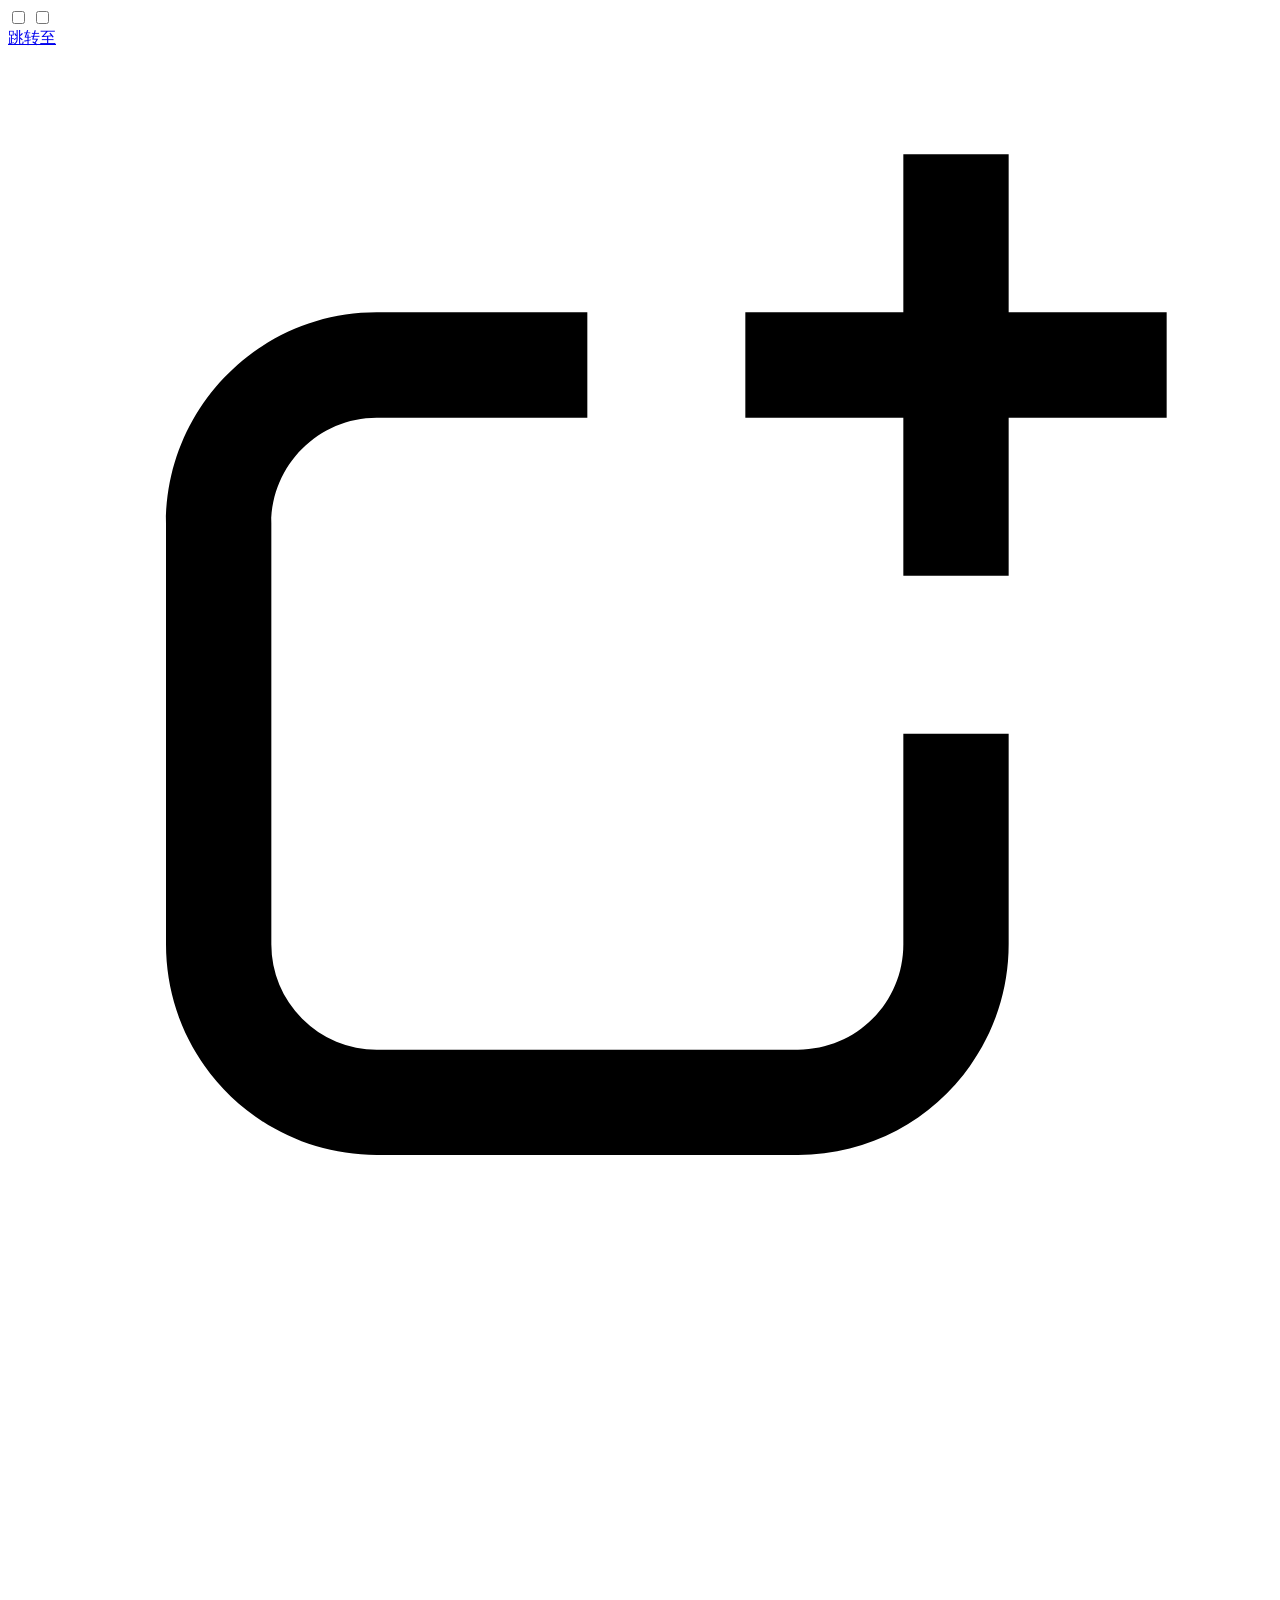
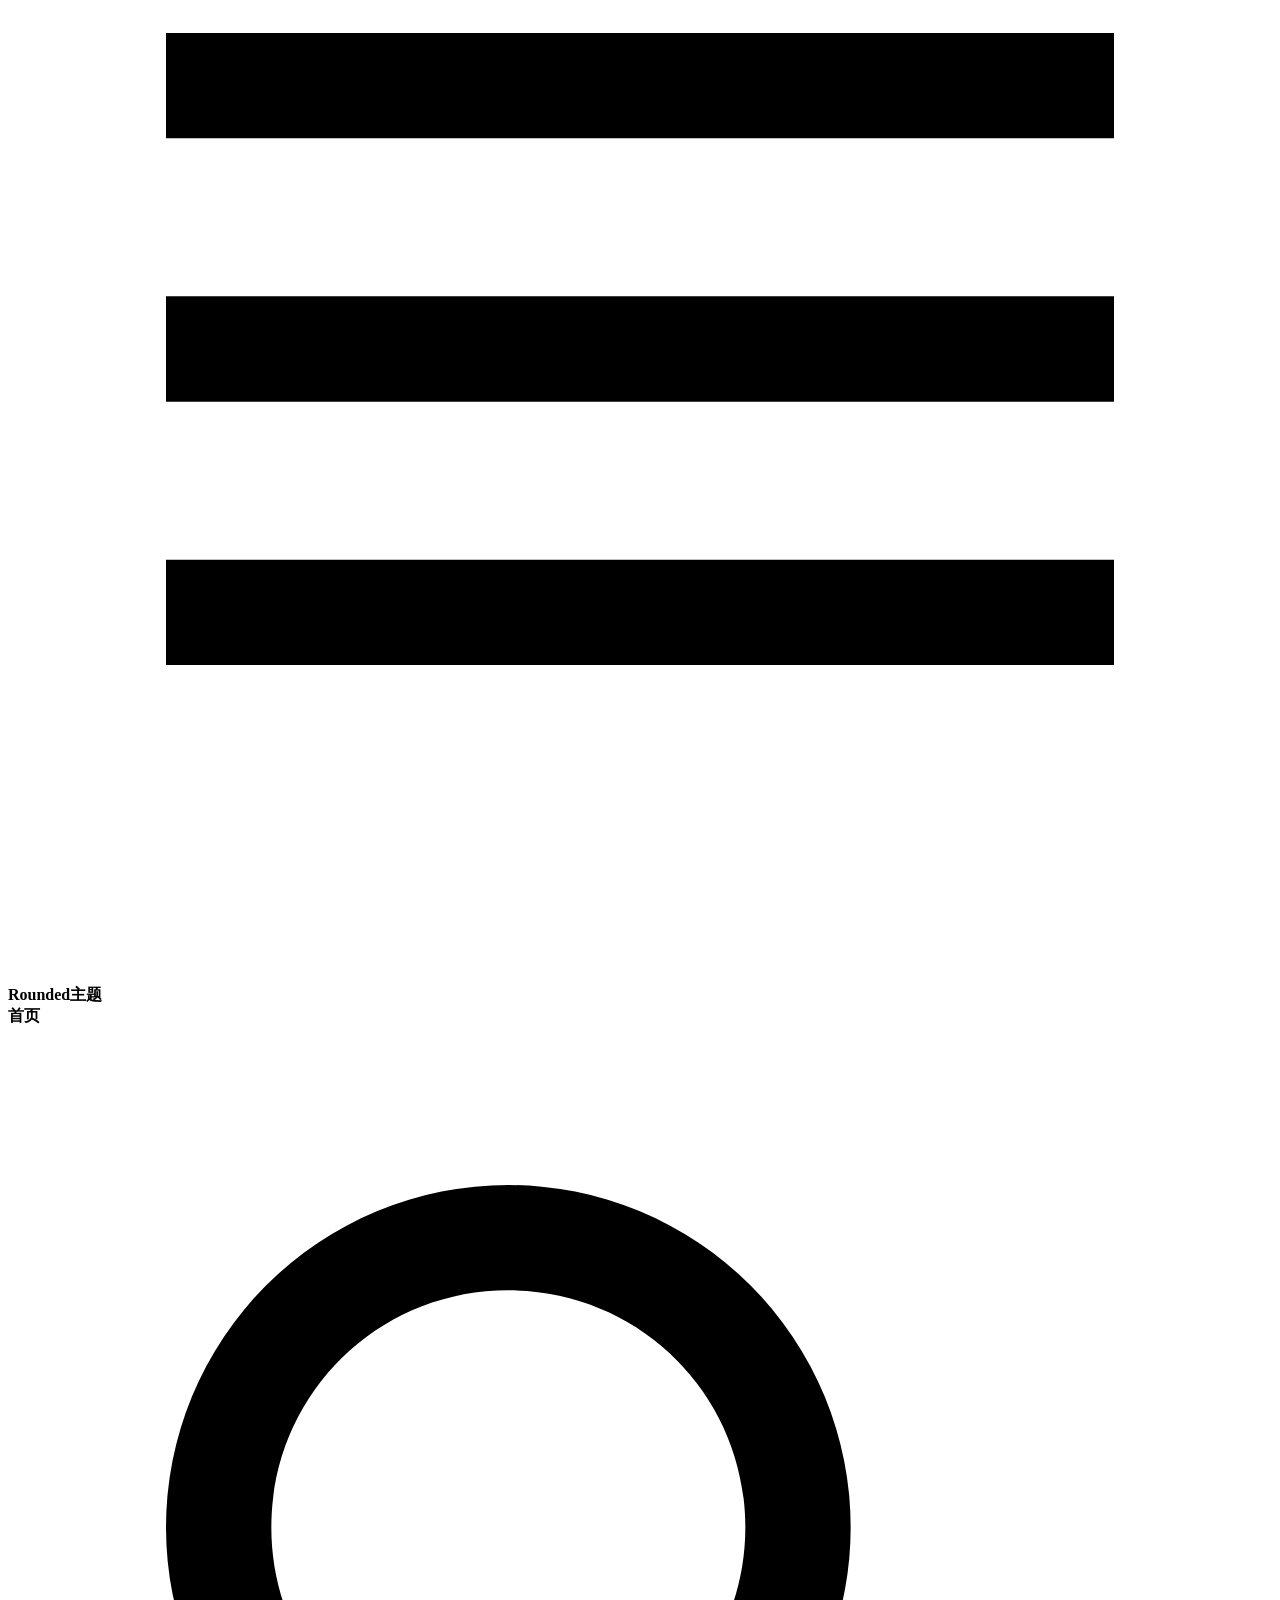
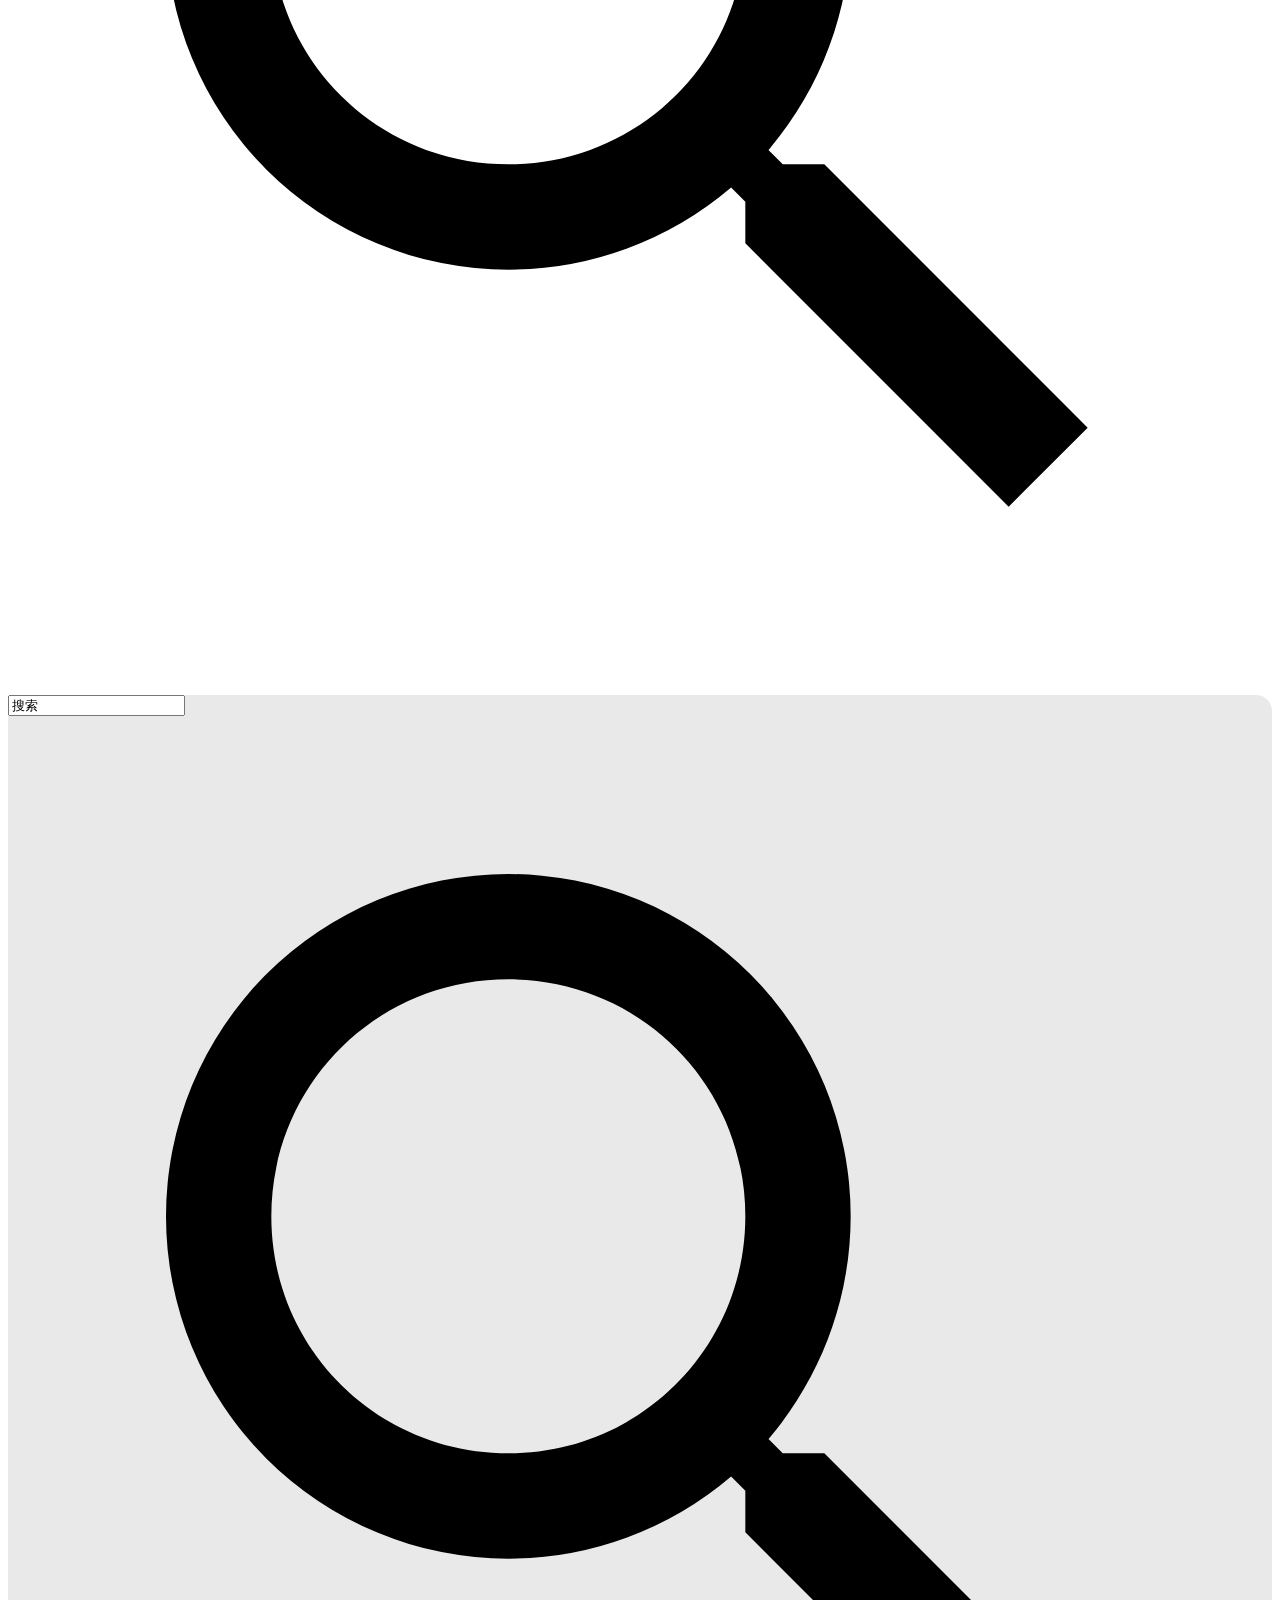
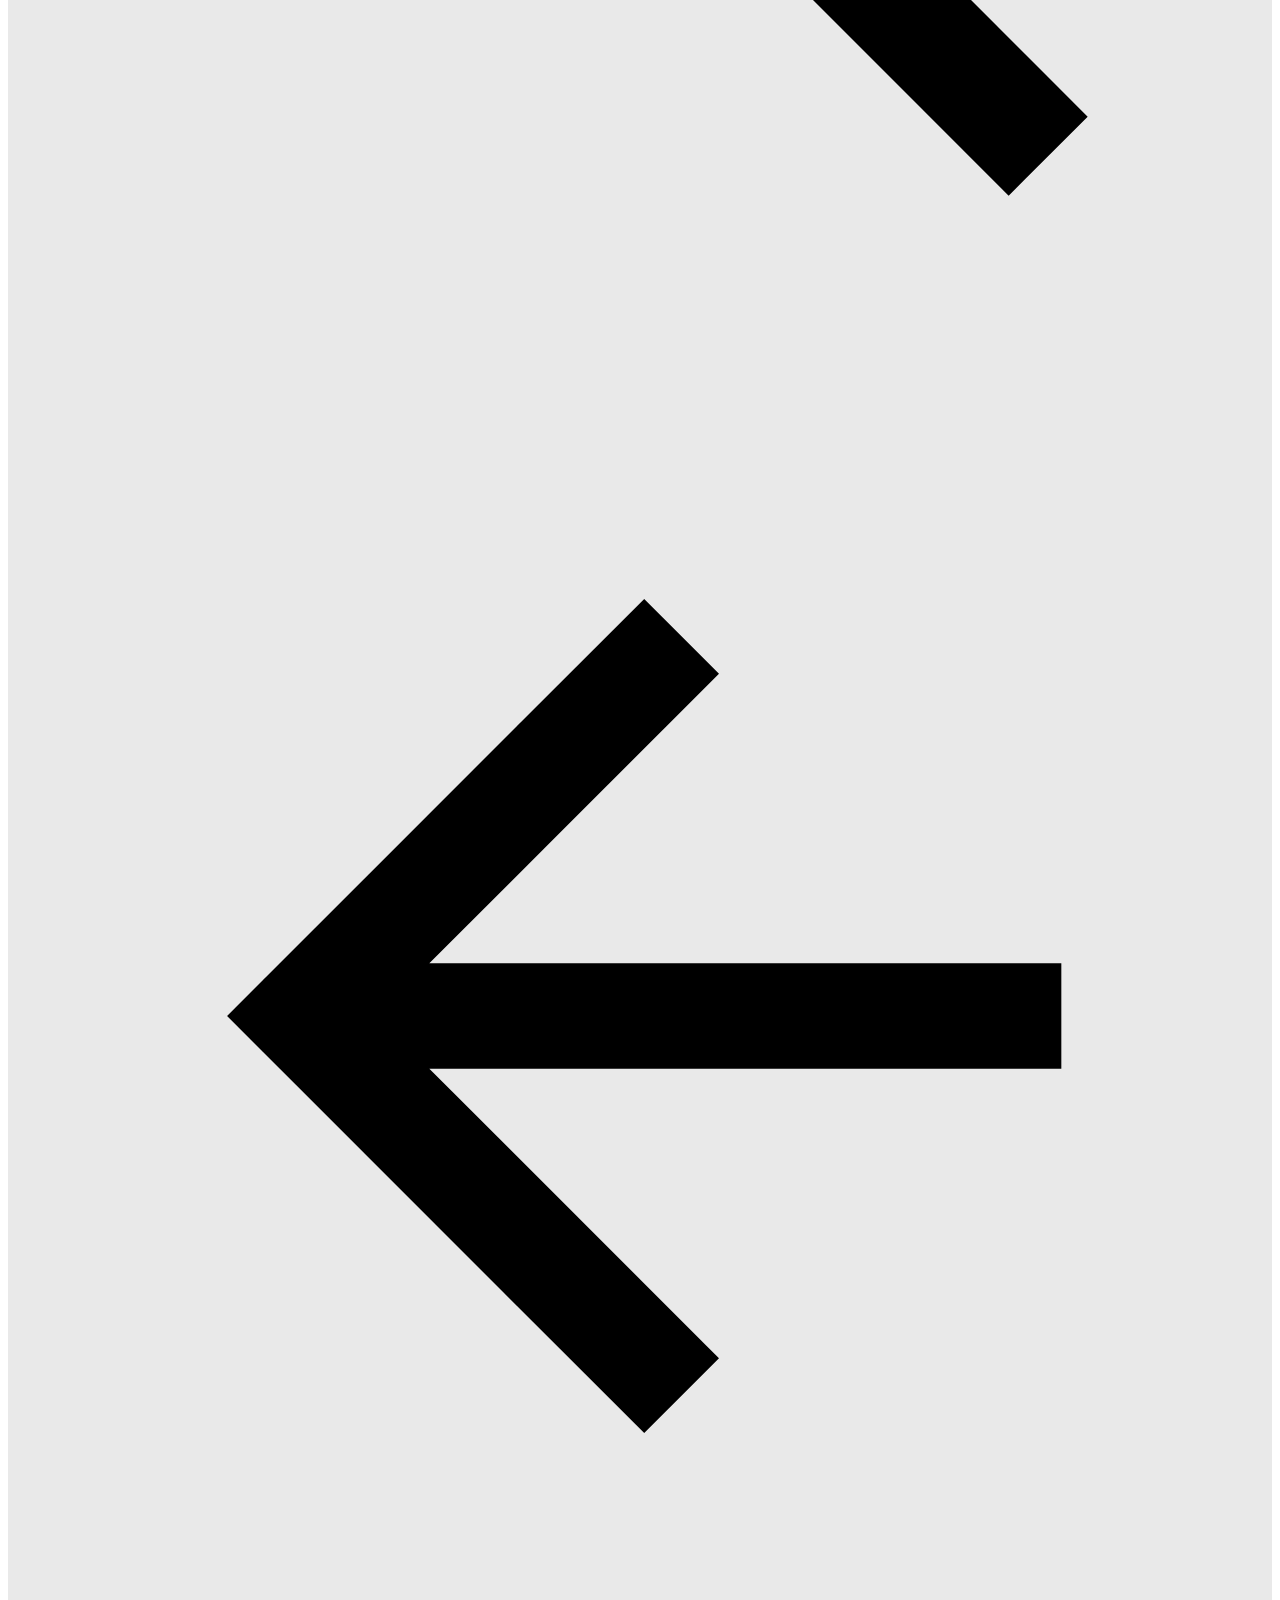
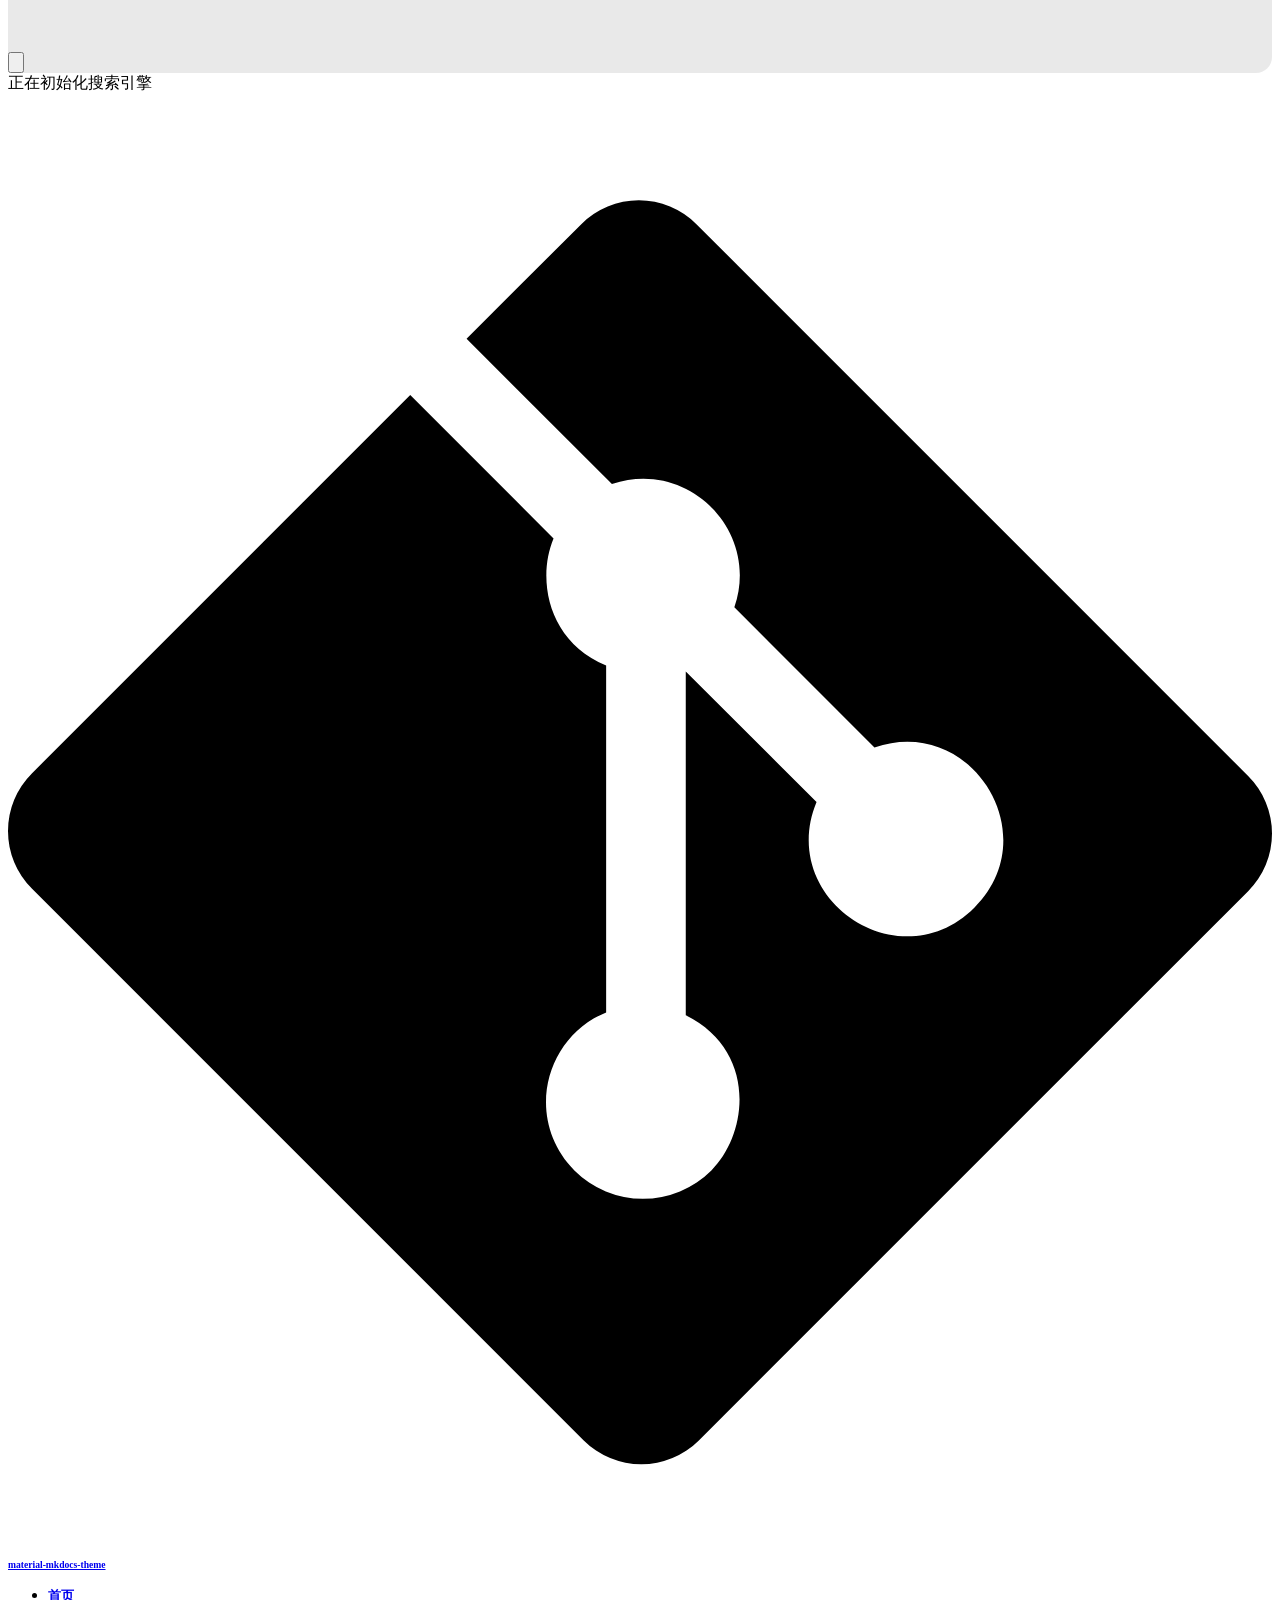
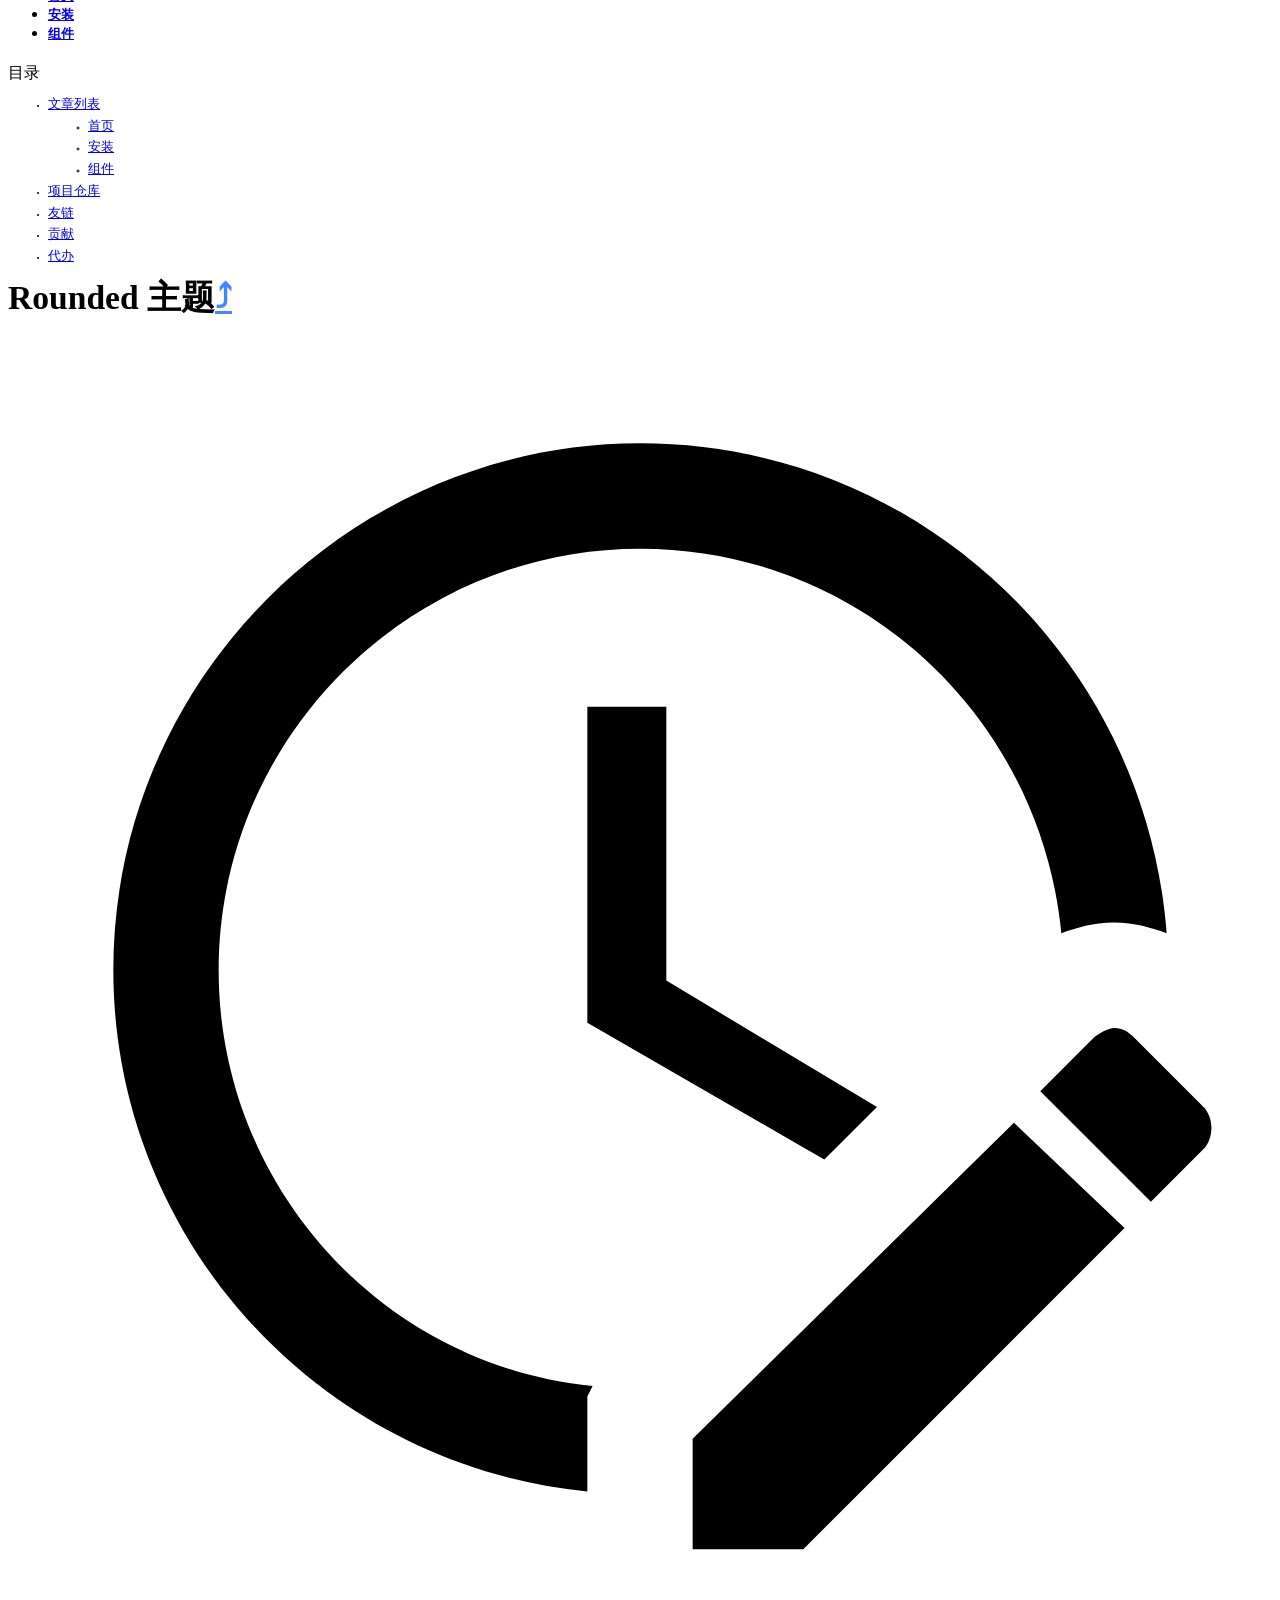
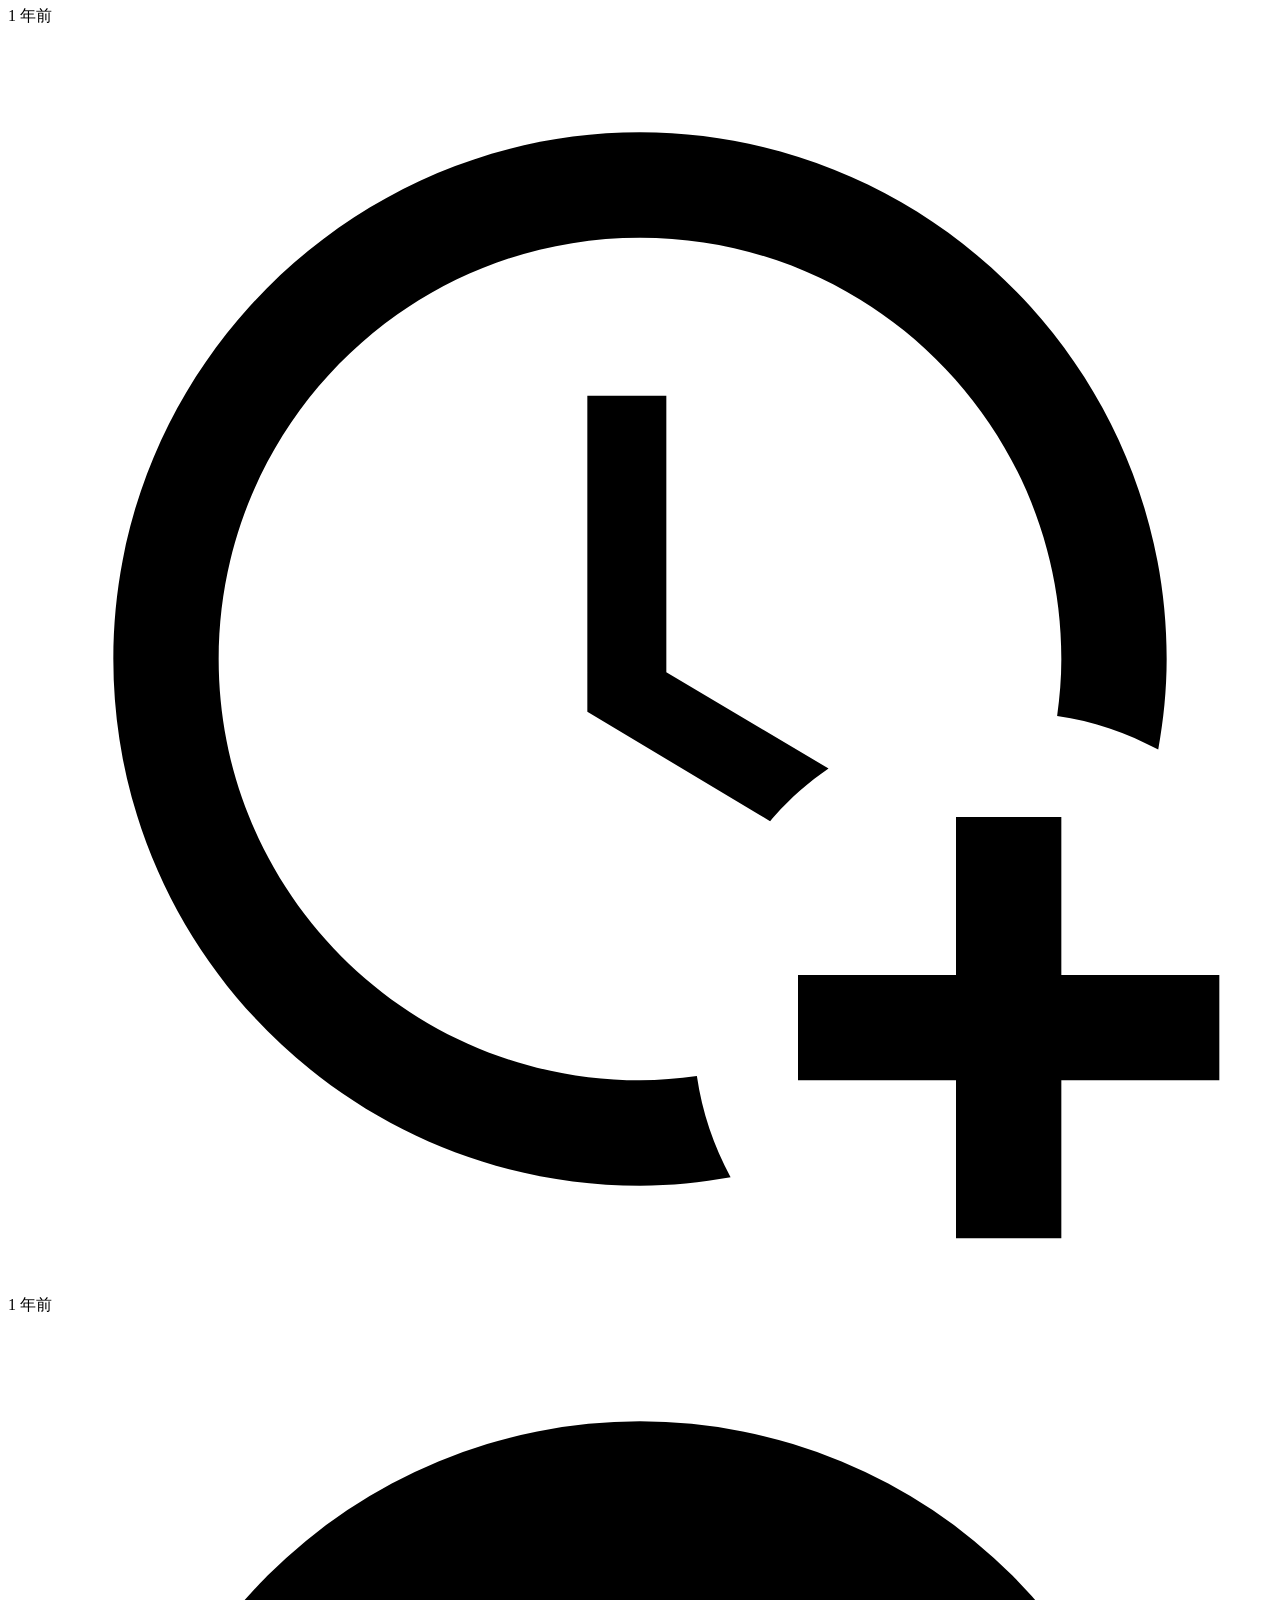
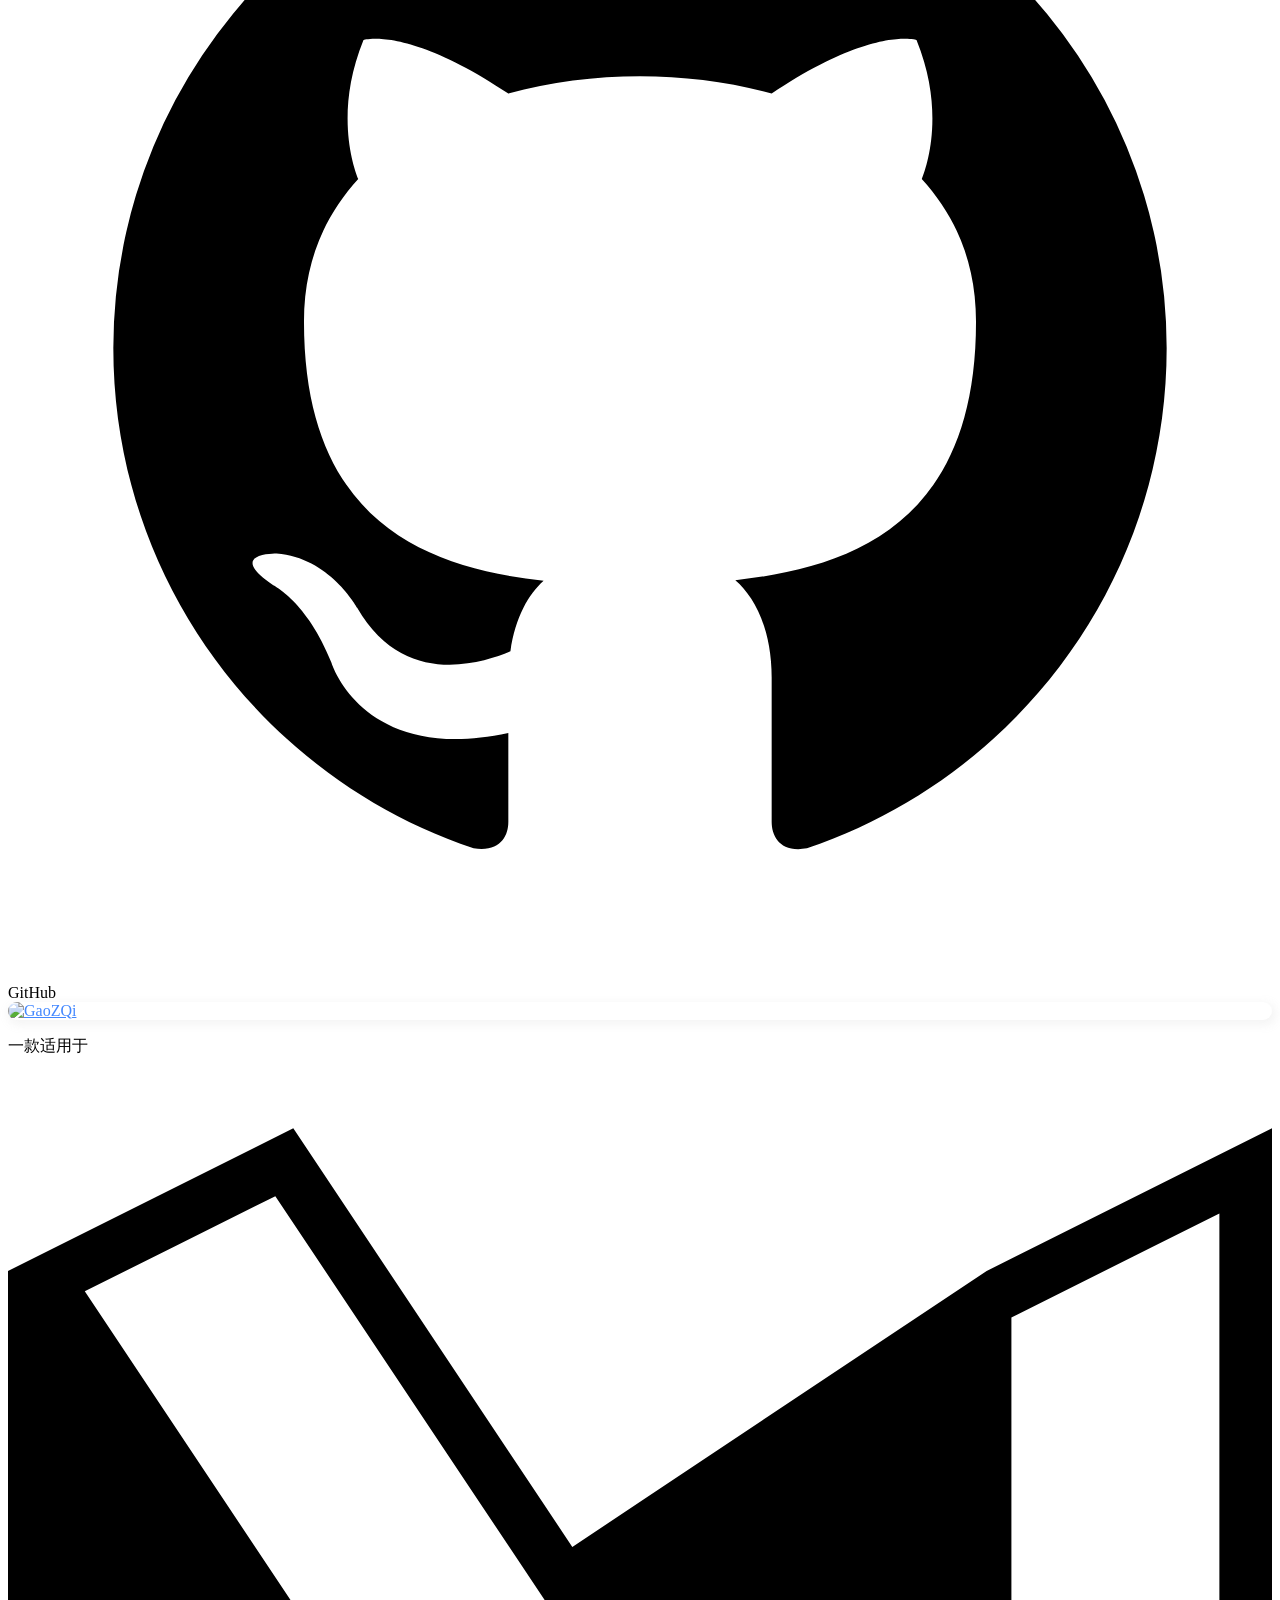
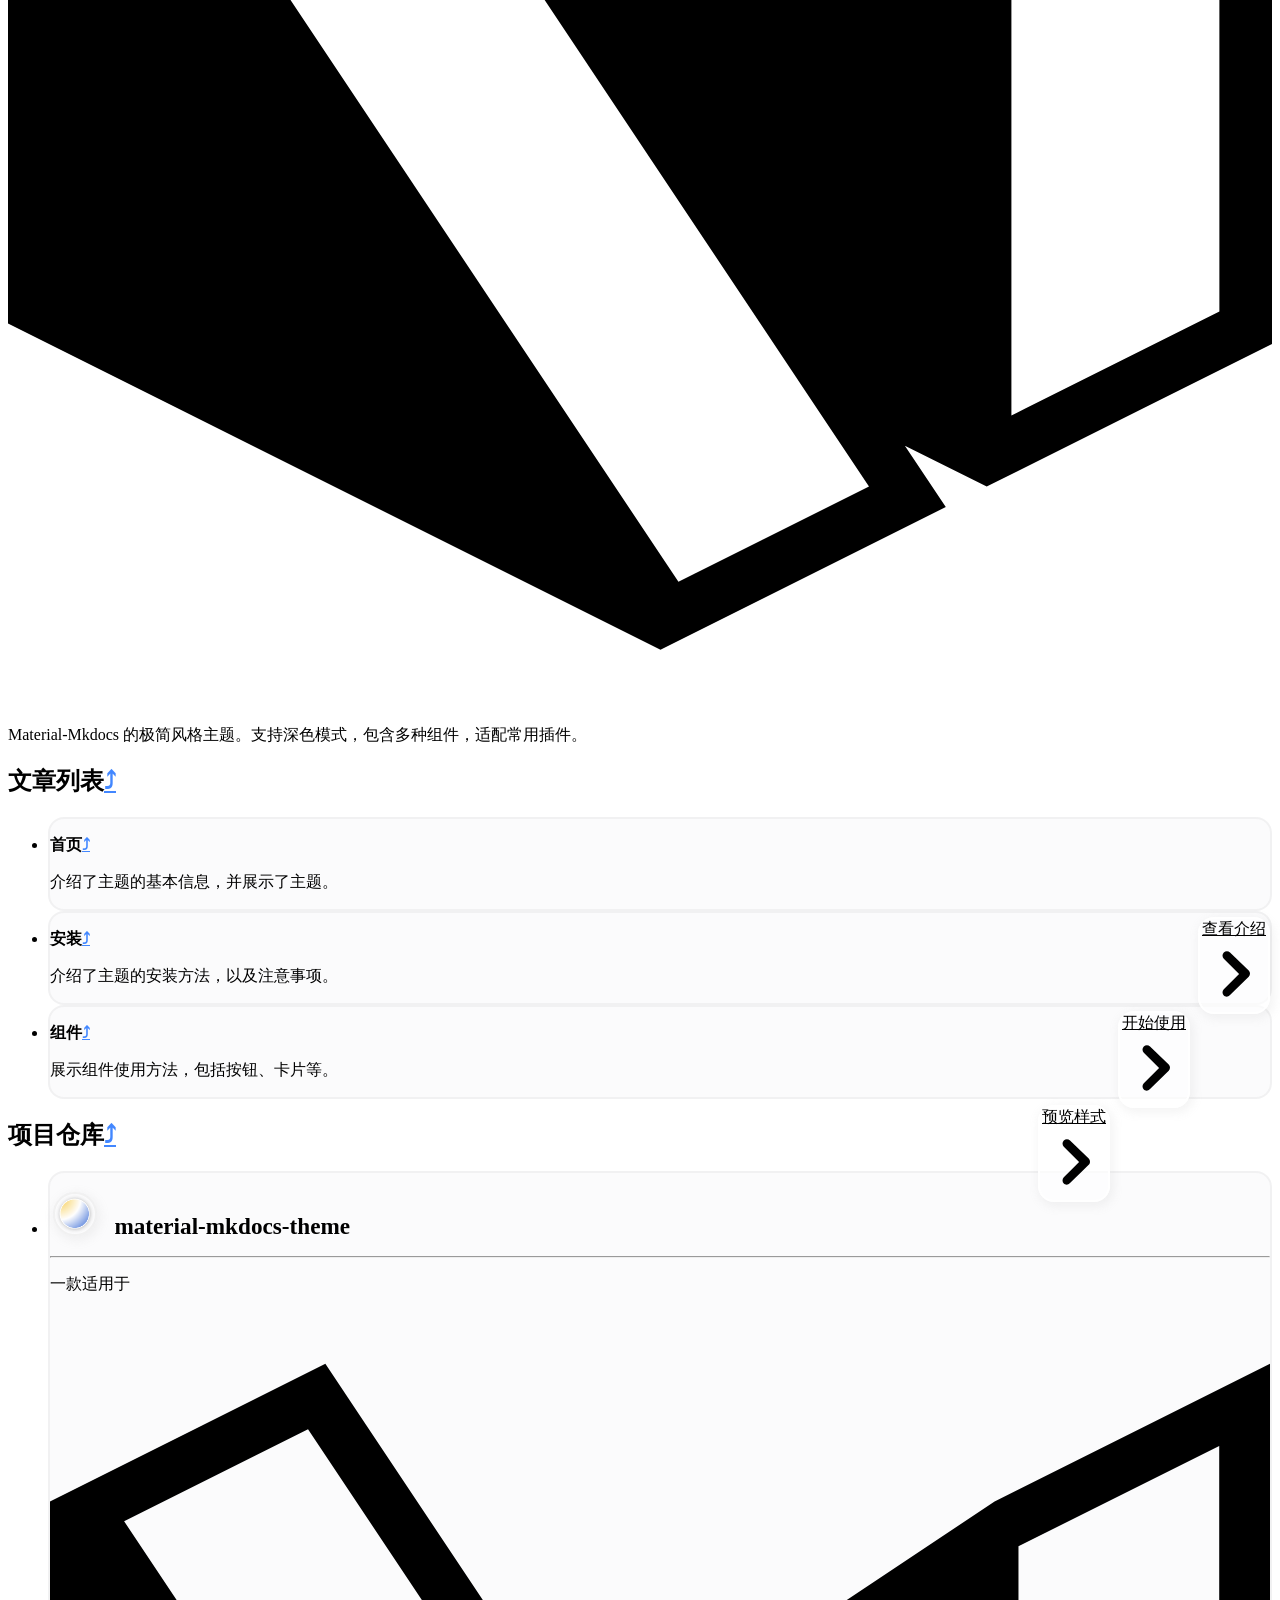
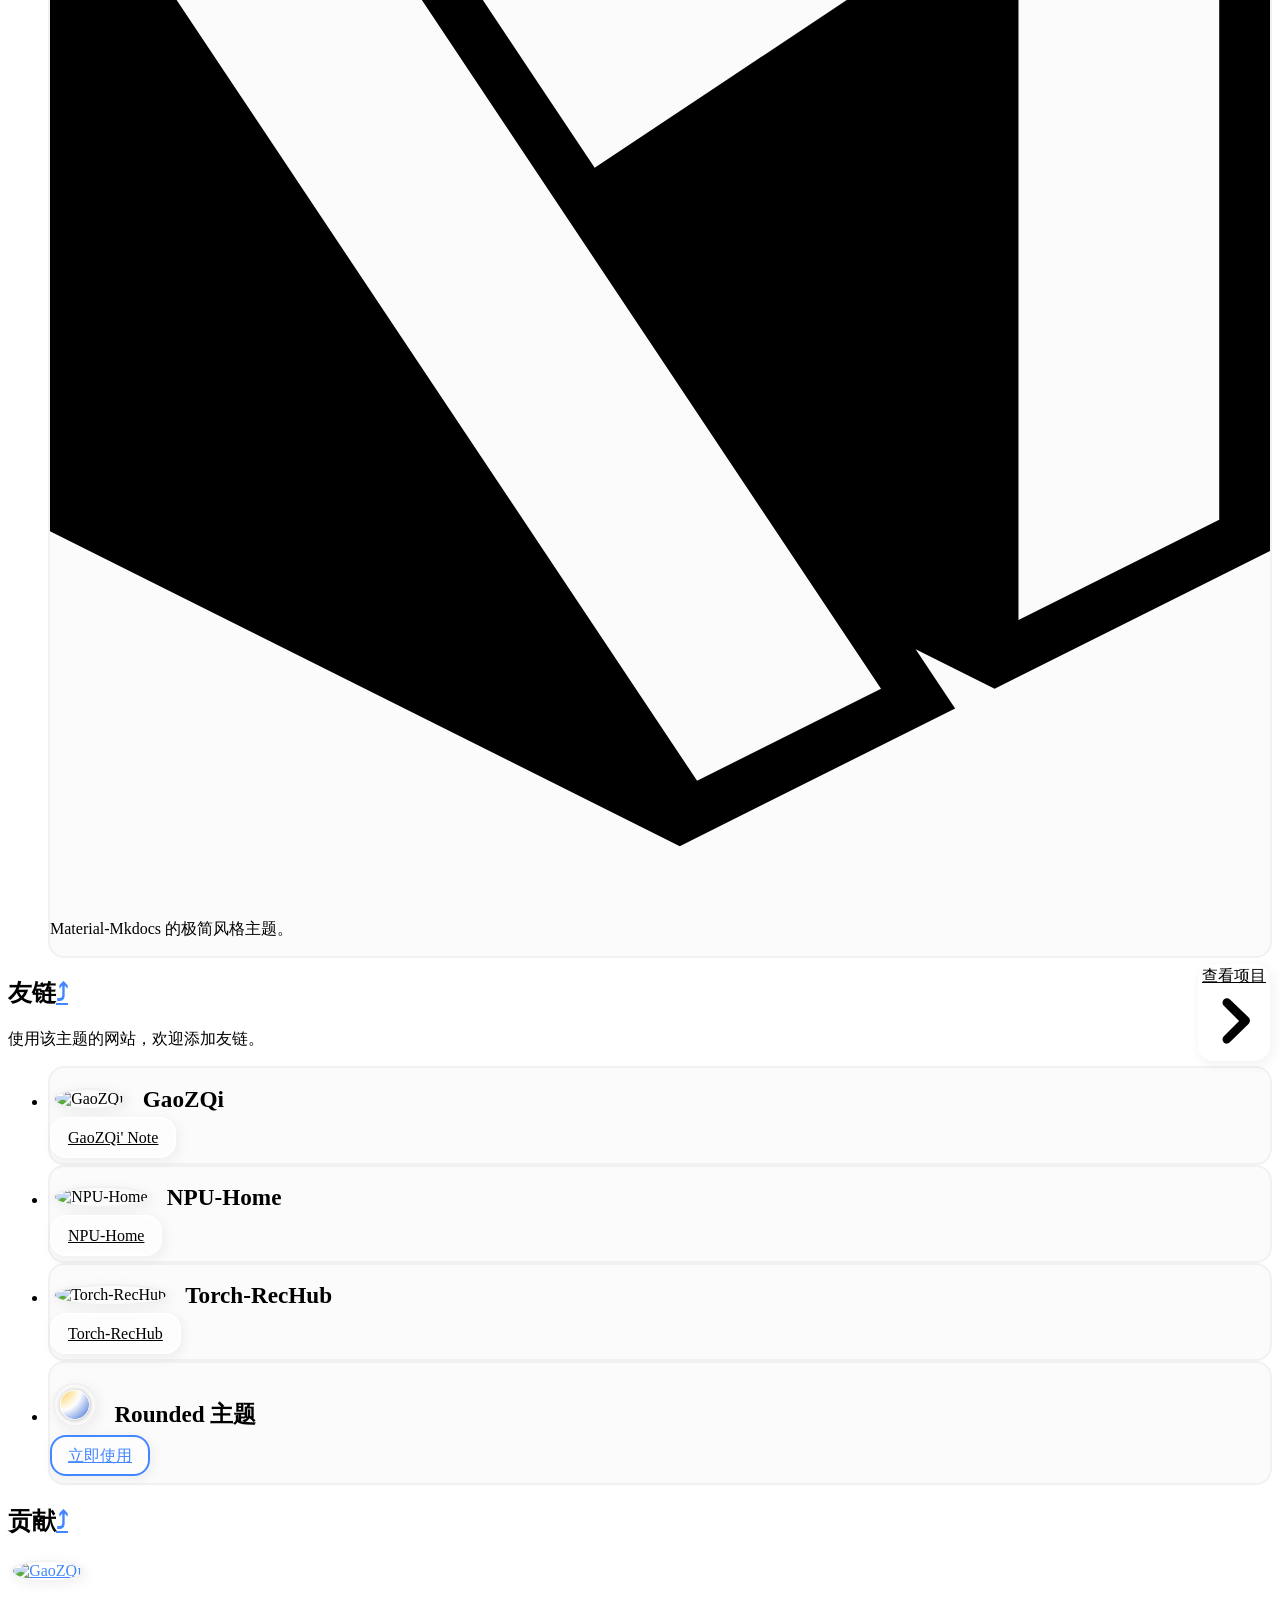
==== commit 99162d6d: "Deployed 91b396f with MkDocs version: 1.6.1" ====
--- a/index.html
+++ b/index.html
@@ -834,7 +834,7 @@
 
 
 
-<h1 id="rounded">Rounded 主题</h1>
+<h1 id="rounded">Rounded 主题<a class="headerlink" href="#rounded" title="Permanent link">⤴</a></h1>
 
 
 
@@ -900,21 +900,21 @@
 
 
 <p>一款适用于 <span class="twemoji"><svg xmlns="http://www.w3.org/2000/svg" viewBox="0 0 24 24"><path d="m17.029 18.772.777 1.166-5.417 2.709L0 16.451V4.063l5.417-2.709 5.298 7.948 7.867-5.24L24 1.354V16.84l-5.417 2.709zm2.023-13.827v13.253l3.949-1.975V2.97zM5.076 2.642 1.458 4.45 12.73 21.358l3.618-1.809z"/></svg></span> Material-Mkdocs 的极简风格主题。支持深色模式，包含多种组件，适配常用插件。</p>
-<h2 id="_1">文章列表</h2>
+<h2 id="_1">文章列表<a class="headerlink" href="#_1" title="Permanent link">⤴</a></h2>
 <div class="grid cards">
 <ul>
 <li>
-<h3 id="_2">首页</h3>
+<h3 id="_2">首页<a class="headerlink" href="#_2" title="Permanent link">⤴</a></h3>
 <p>介绍了主题的基本信息，并展示了主题。</p>
 <p><a class="md-button" href="./" id="right">查看介绍 <span class="twemoji"><svg xmlns="http://www.w3.org/2000/svg" viewBox="0 0 12 12"><path d="M4.7 10c-.2 0-.4-.1-.5-.2-.3-.3-.3-.8 0-1.1L6.9 6 4.2 3.3c-.3-.3-.3-.8 0-1.1s.8-.3 1.1 0l3.3 3.2c.3.3.3.8 0 1.1L5.3 9.7q-.3.3-.6.3"/></svg></span></a></p>
 </li>
 <li>
-<h3 id="_3">安装</h3>
+<h3 id="_3">安装<a class="headerlink" href="#_3" title="Permanent link">⤴</a></h3>
 <p>介绍了主题的安装方法，以及注意事项。</p>
 <p><a class="md-button" href="pages/start/" id="right">开始使用 <span class="twemoji"><svg xmlns="http://www.w3.org/2000/svg" viewBox="0 0 12 12"><path d="M4.7 10c-.2 0-.4-.1-.5-.2-.3-.3-.3-.8 0-1.1L6.9 6 4.2 3.3c-.3-.3-.3-.8 0-1.1s.8-.3 1.1 0l3.3 3.2c.3.3.3.8 0 1.1L5.3 9.7q-.3.3-.6.3"/></svg></span></a></p>
 </li>
 <li>
-<h3 id="_4">组件</h3>
+<h3 id="_4">组件<a class="headerlink" href="#_4" title="Permanent link">⤴</a></h3>
 <p>展示组件使用方法，包括按钮、卡片等。</p>
 <p><a class="md-button" href="pages/module/" id="right">预览样式 <span class="twemoji"><svg xmlns="http://www.w3.org/2000/svg" viewBox="0 0 12 12"><path d="M4.7 10c-.2 0-.4-.1-.5-.2-.3-.3-.3-.8 0-1.1L6.9 6 4.2 3.3c-.3-.3-.3-.8 0-1.1s.8-.3 1.1 0l3.3 3.2c.3.3.3.8 0 1.1L5.3 9.7q-.3.3-.6.3"/></svg></span></a></p>
 </li>
@@ -925,7 +925,7 @@
 
     [查看图片 :octicons-chevron-right-12:](){#right .md-button} -->
 </div>
-<h2 id="_5">项目仓库</h2>
+<h2 id="_5">项目仓库<a class="headerlink" href="#_5" title="Permanent link">⤴</a></h2>
 <div class="grid cards">
 <ul>
 <li>
@@ -936,7 +936,7 @@
 </li>
 </ul>
 </div>
-<h2 id="_6">友链</h2>
+<h2 id="_6">友链<a class="headerlink" href="#_6" title="Permanent link">⤴</a></h2>
 <p>使用该主题的网站，欢迎添加友链。</p>
 <div class="grid cards">
 <ul>
@@ -958,9 +958,9 @@
 </li>
 </ul>
 </div>
-<h2 id="_7">贡献</h2>
+<h2 id="_7">贡献<a class="headerlink" href="#_7" title="Permanent link">⤴</a></h2>
 <p><a href="https://github.com/GaoZQi" id="no-underline"><img alt="GaoZQi" class="off-glb" id="ico" src="https://avatars.githubusercontent.com/u/62362150?v=4" title="GaoZQi" /></a></p>
-<h2 id="_8">代办</h2>
+<h2 id="_8">代办<a class="headerlink" href="#_8" title="Permanent link">⤴</a></h2>
 <ul class="task-list">
 <li class="task-list-item"><label class="task-list-control"><input type="checkbox" disabled checked/><span class="task-list-indicator"></span></label> 表格样式</li>
 <li class="task-list-item"><label class="task-list-control"><input type="checkbox" disabled checked/><span class="task-list-indicator"></span></label> 代码块样式</li>
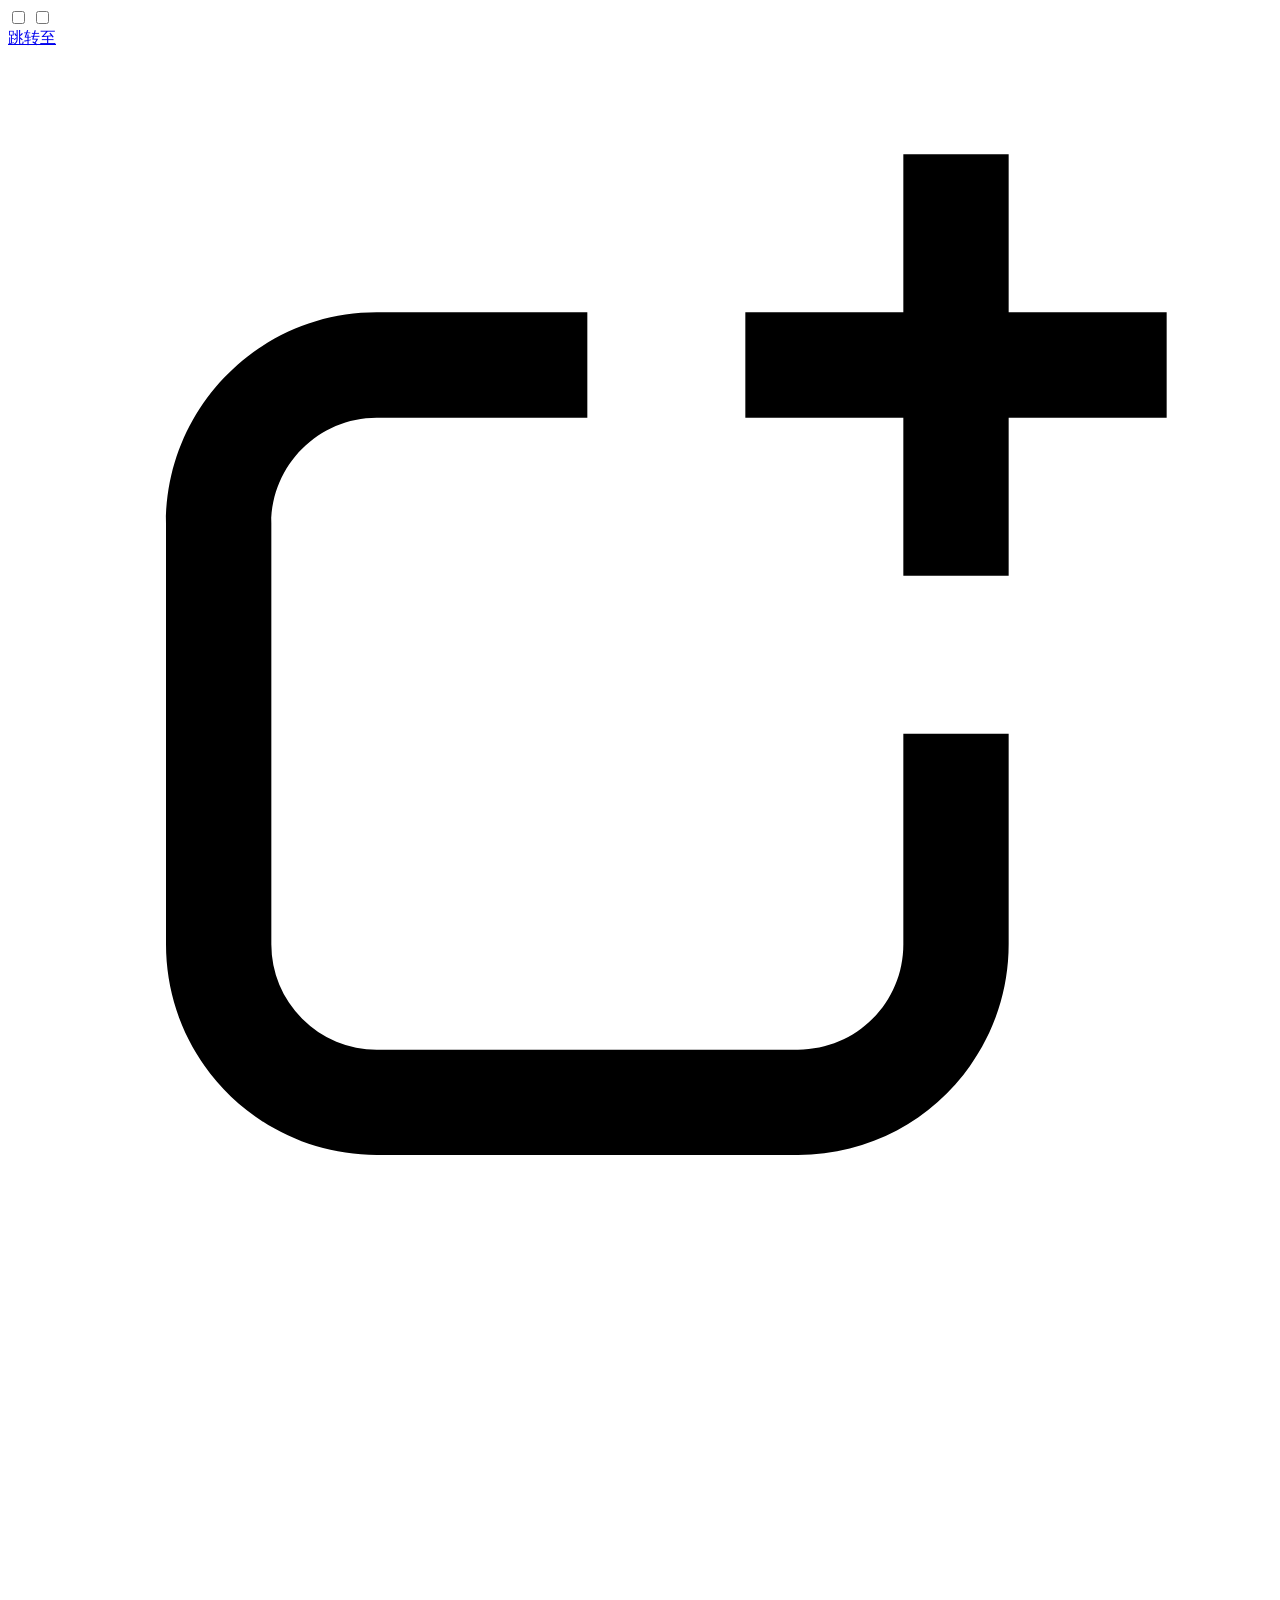
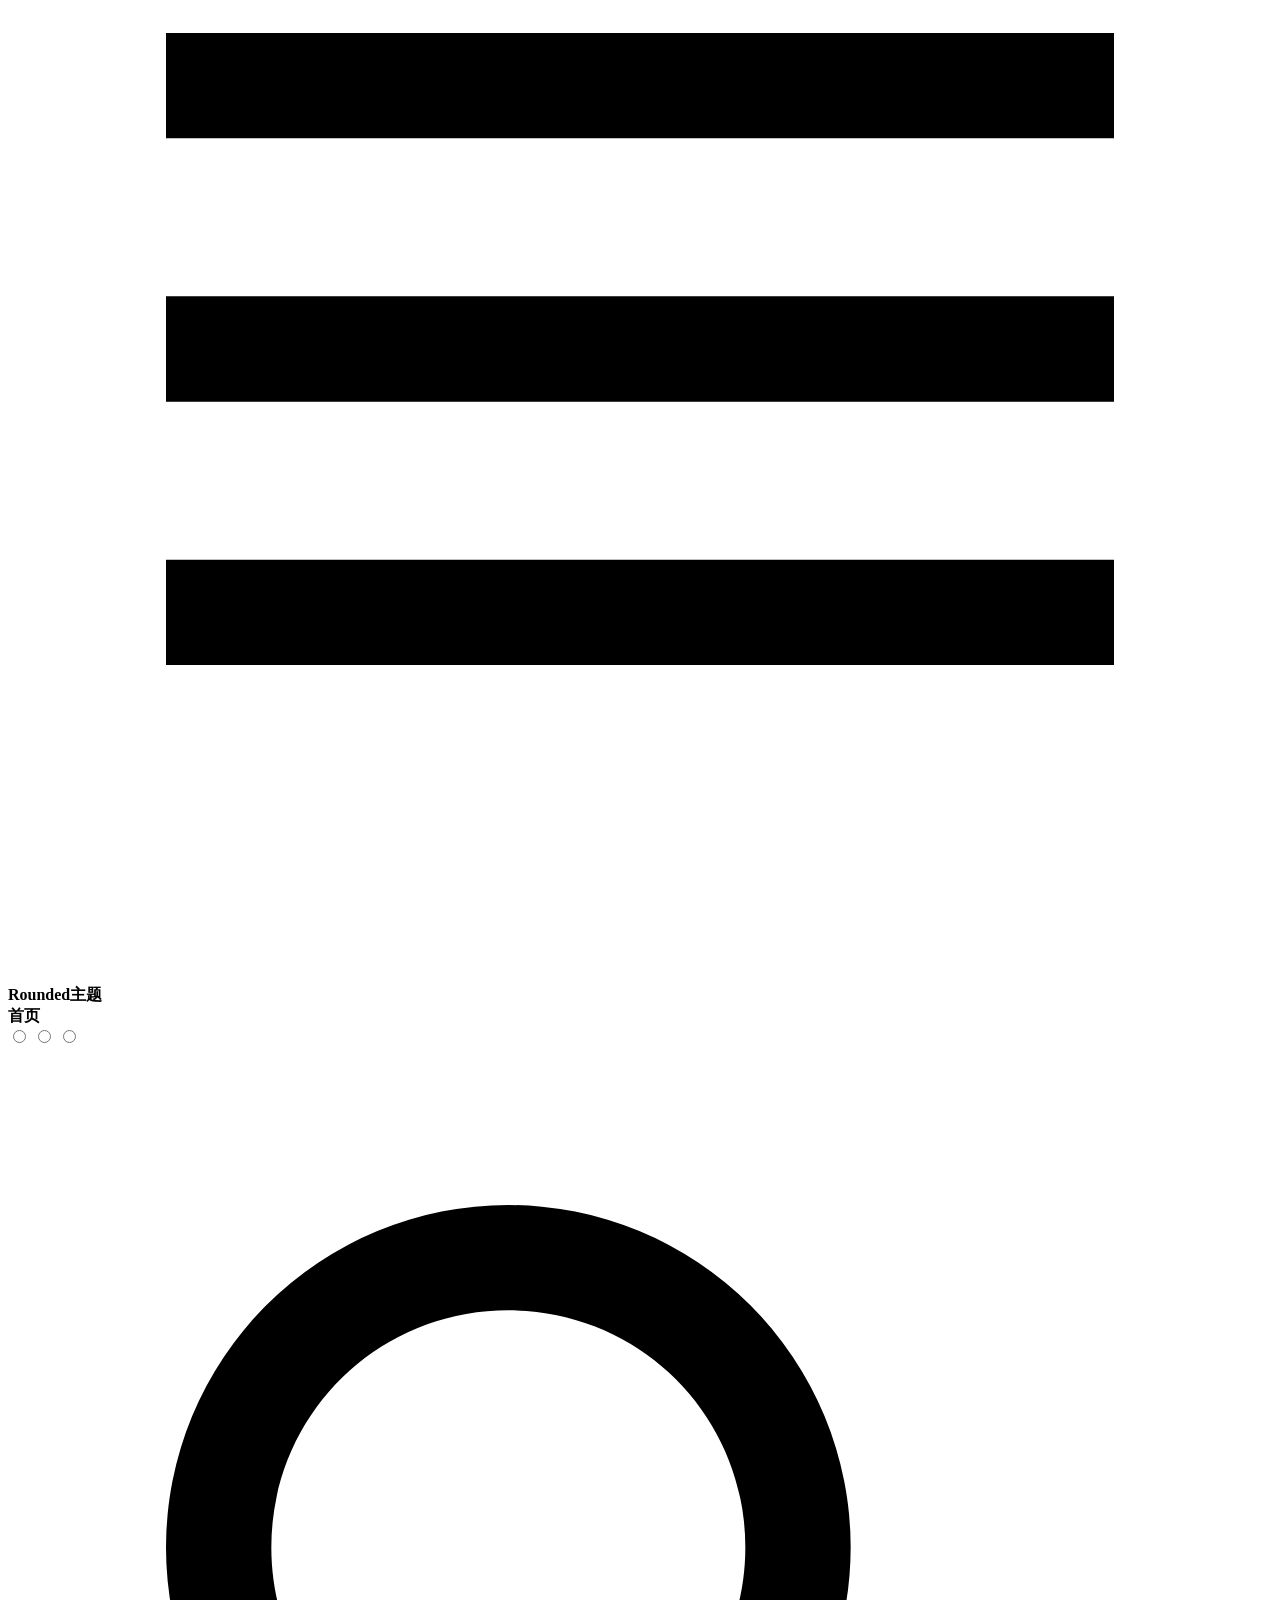
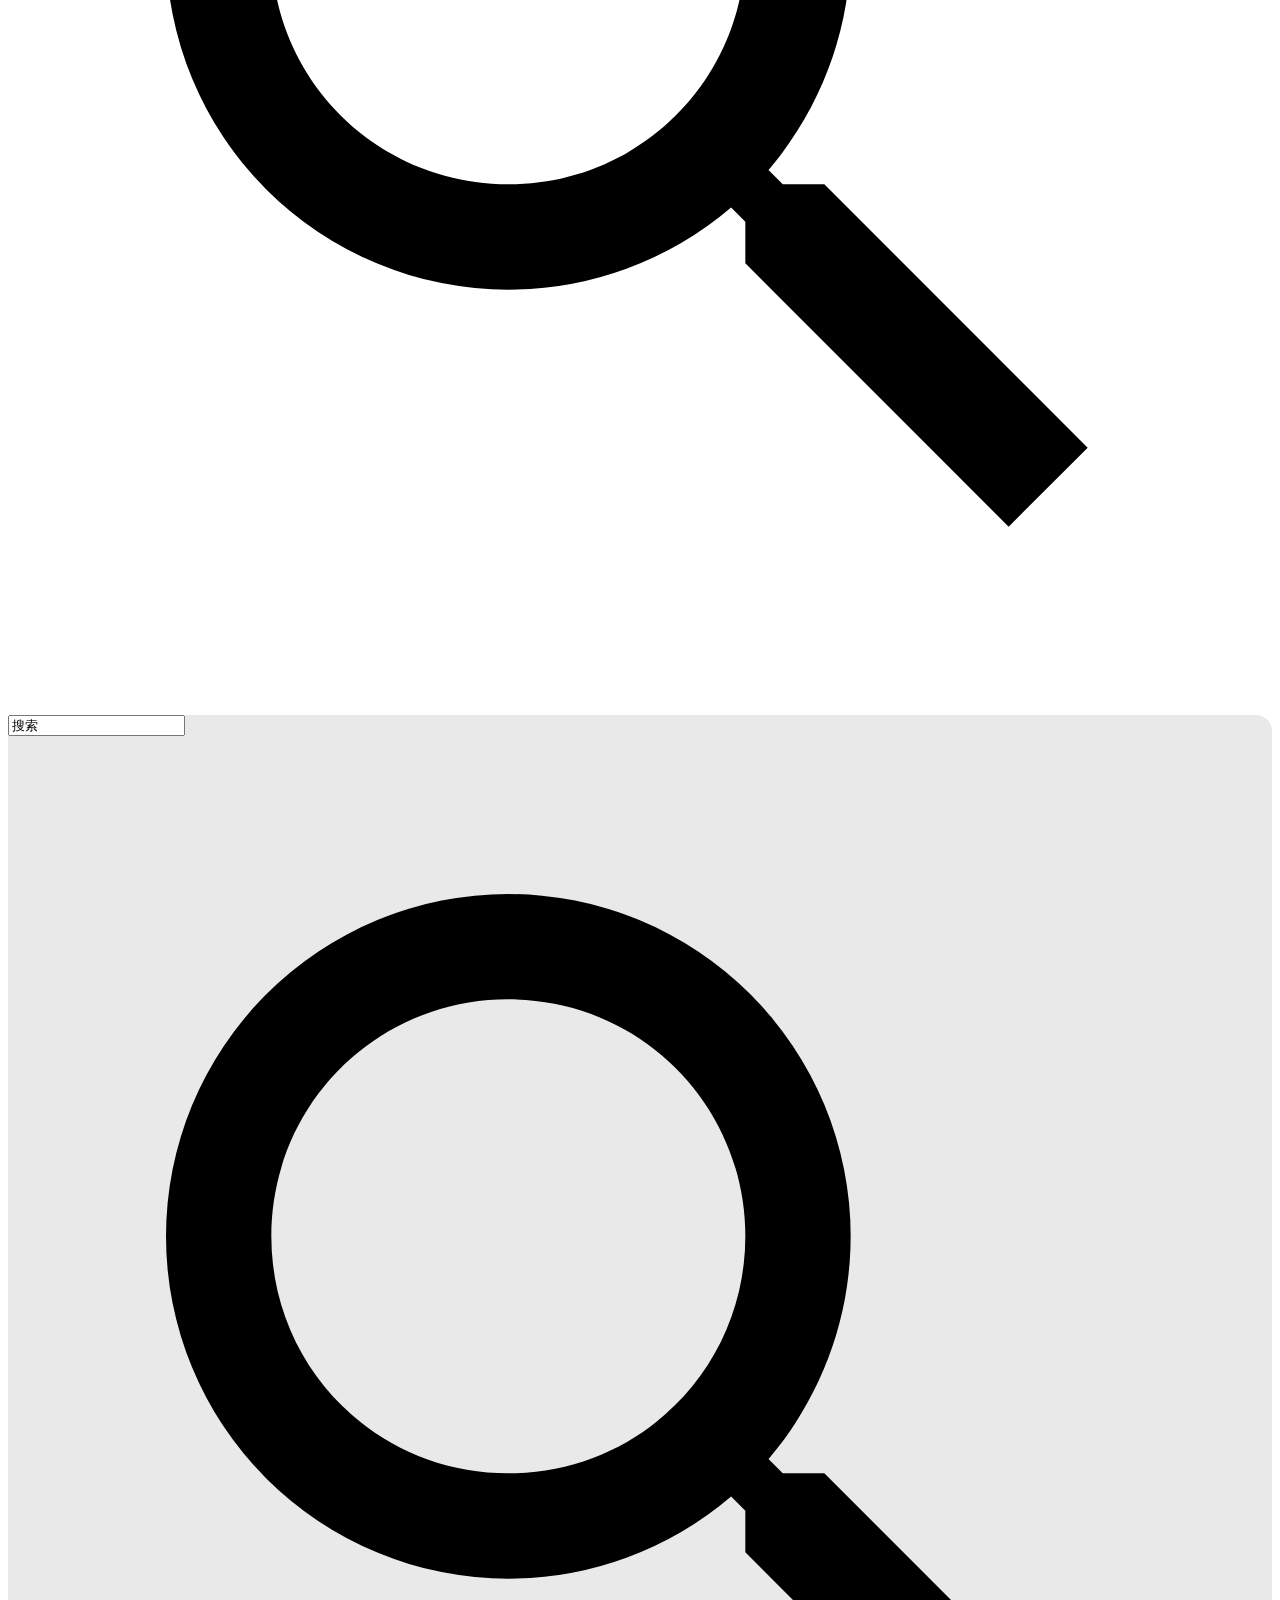
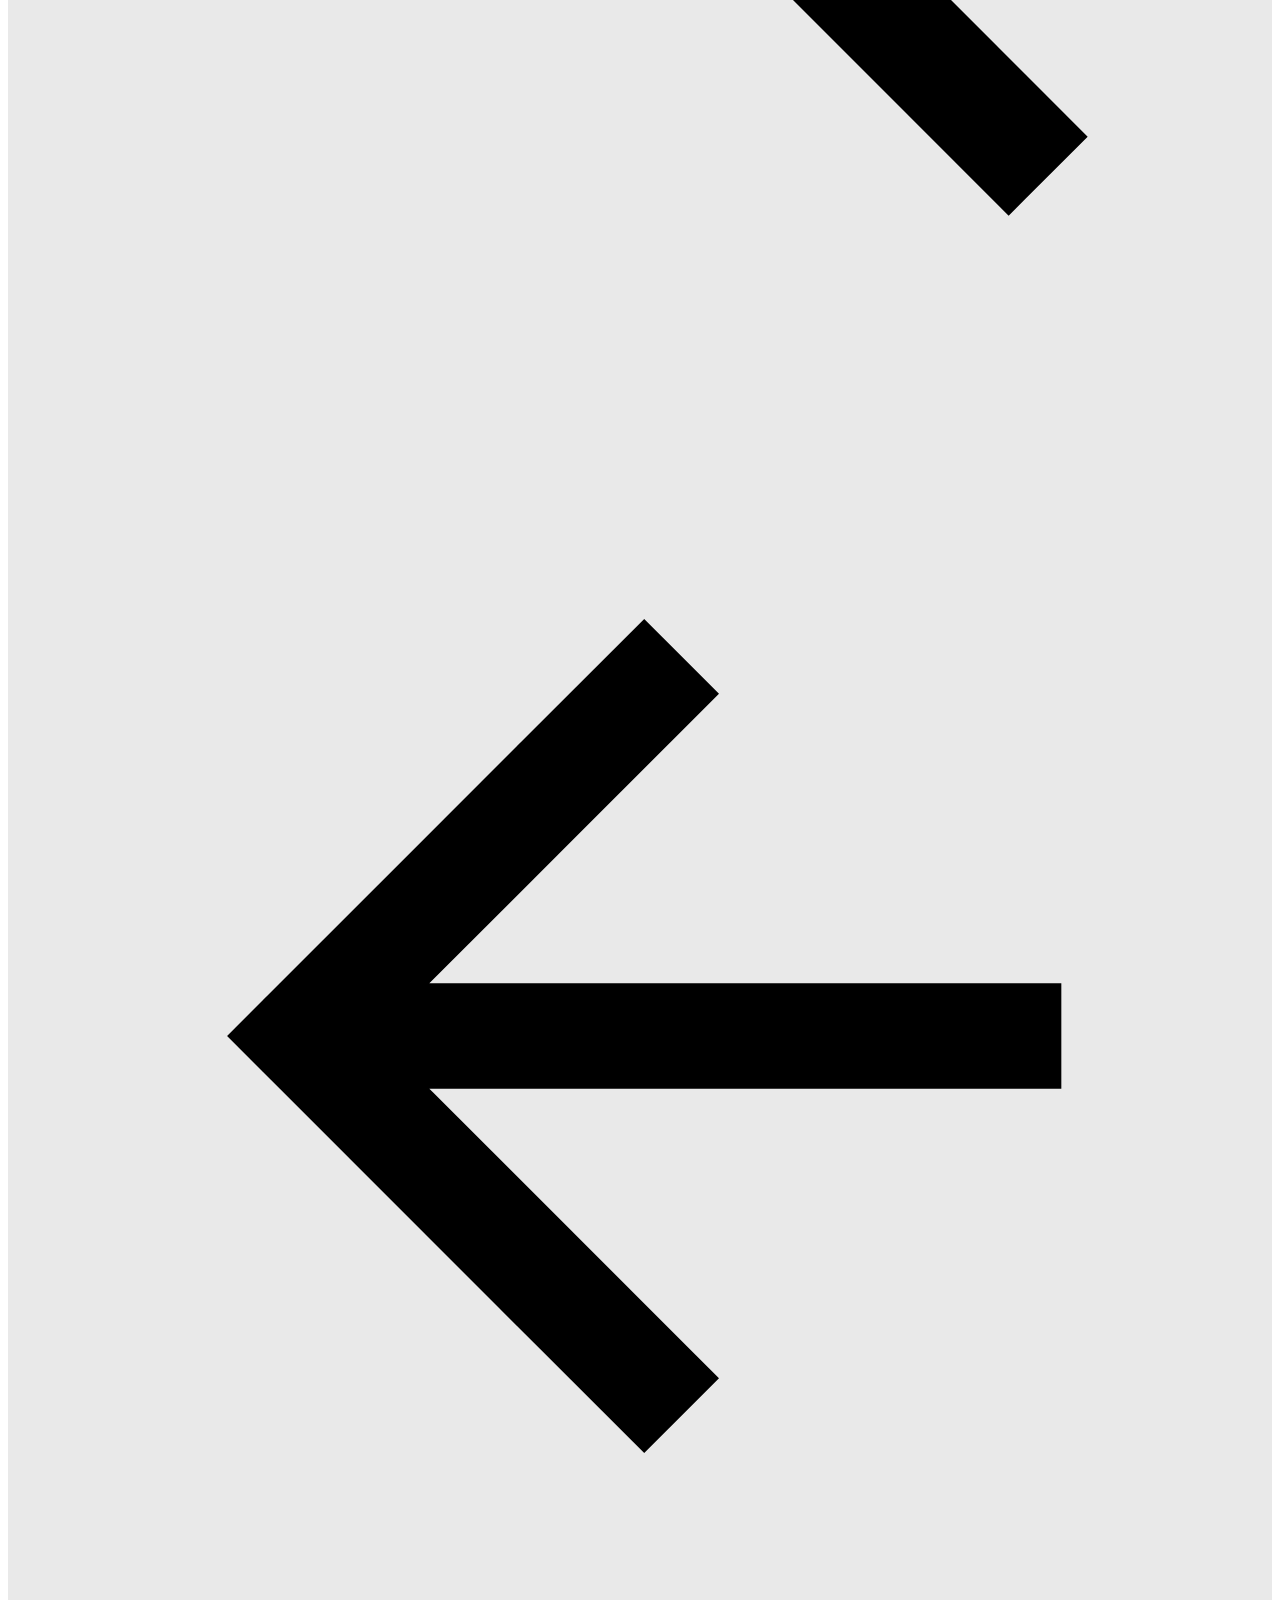
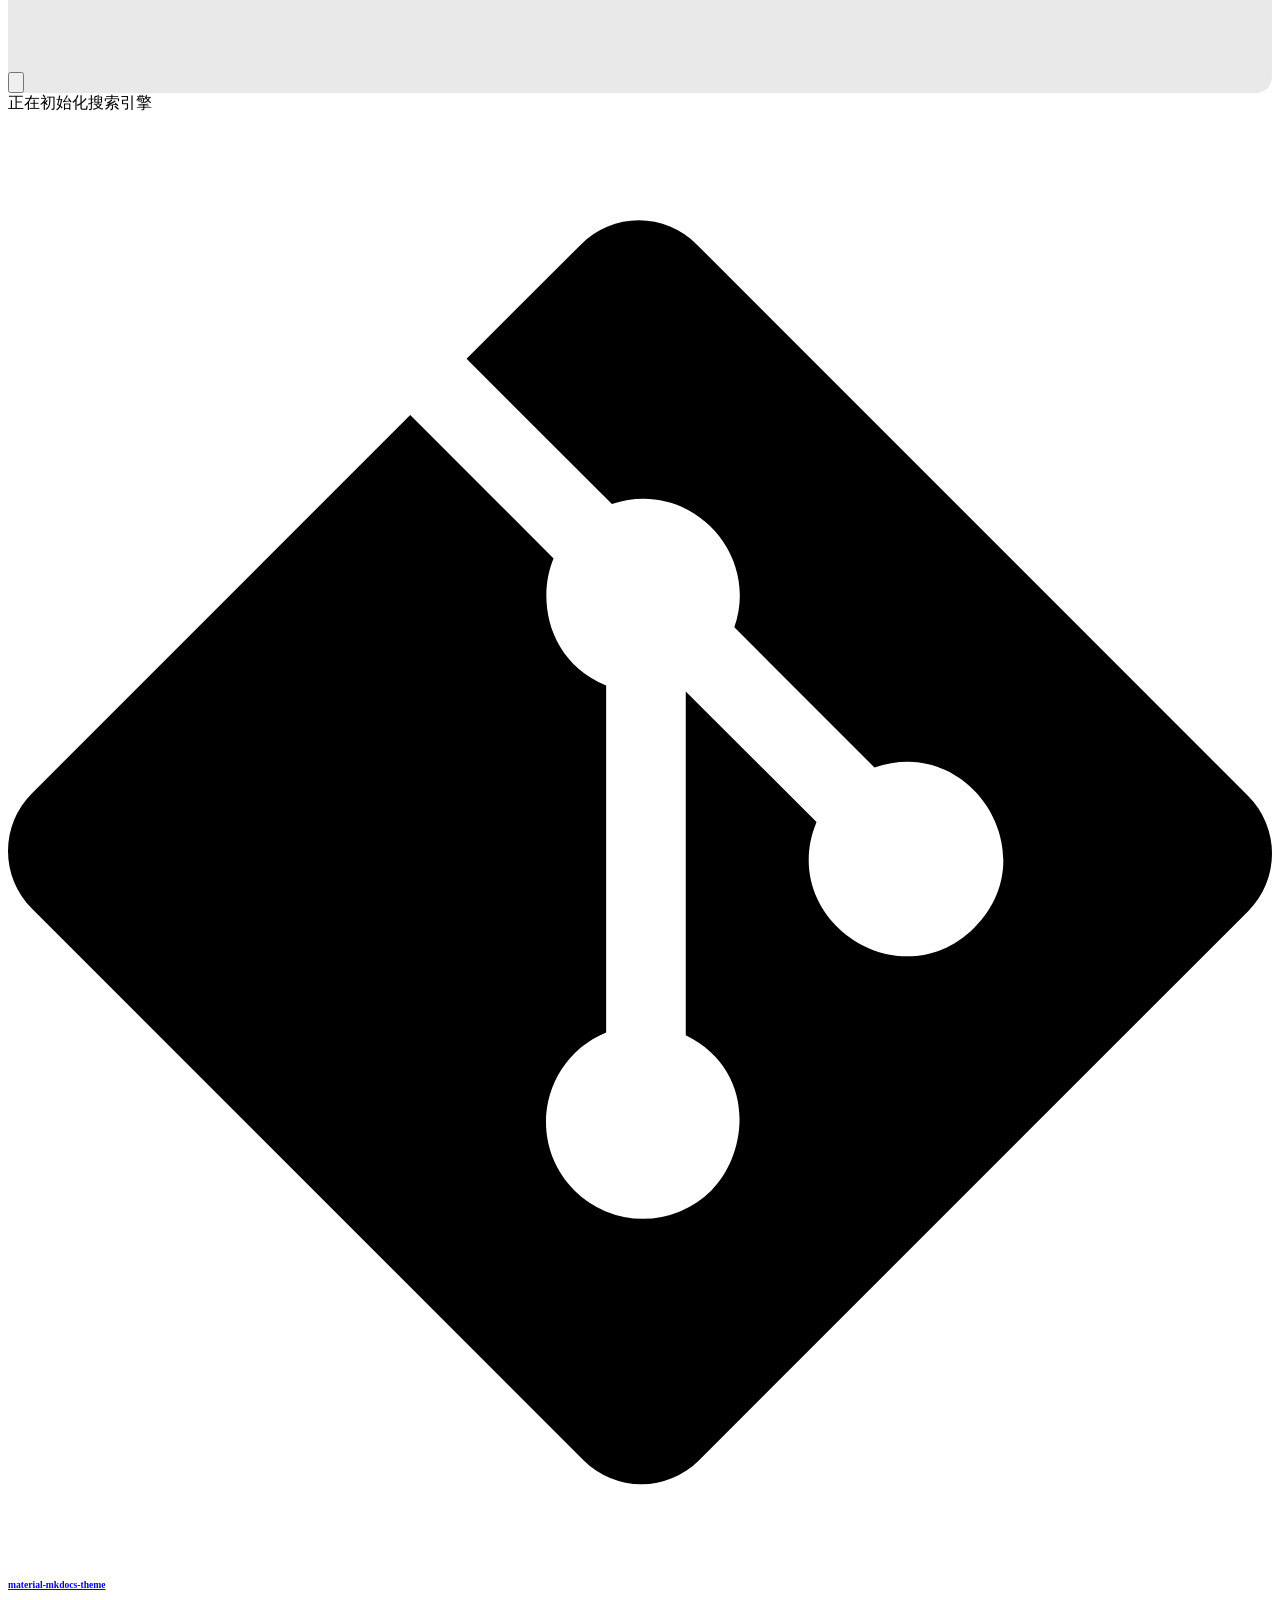
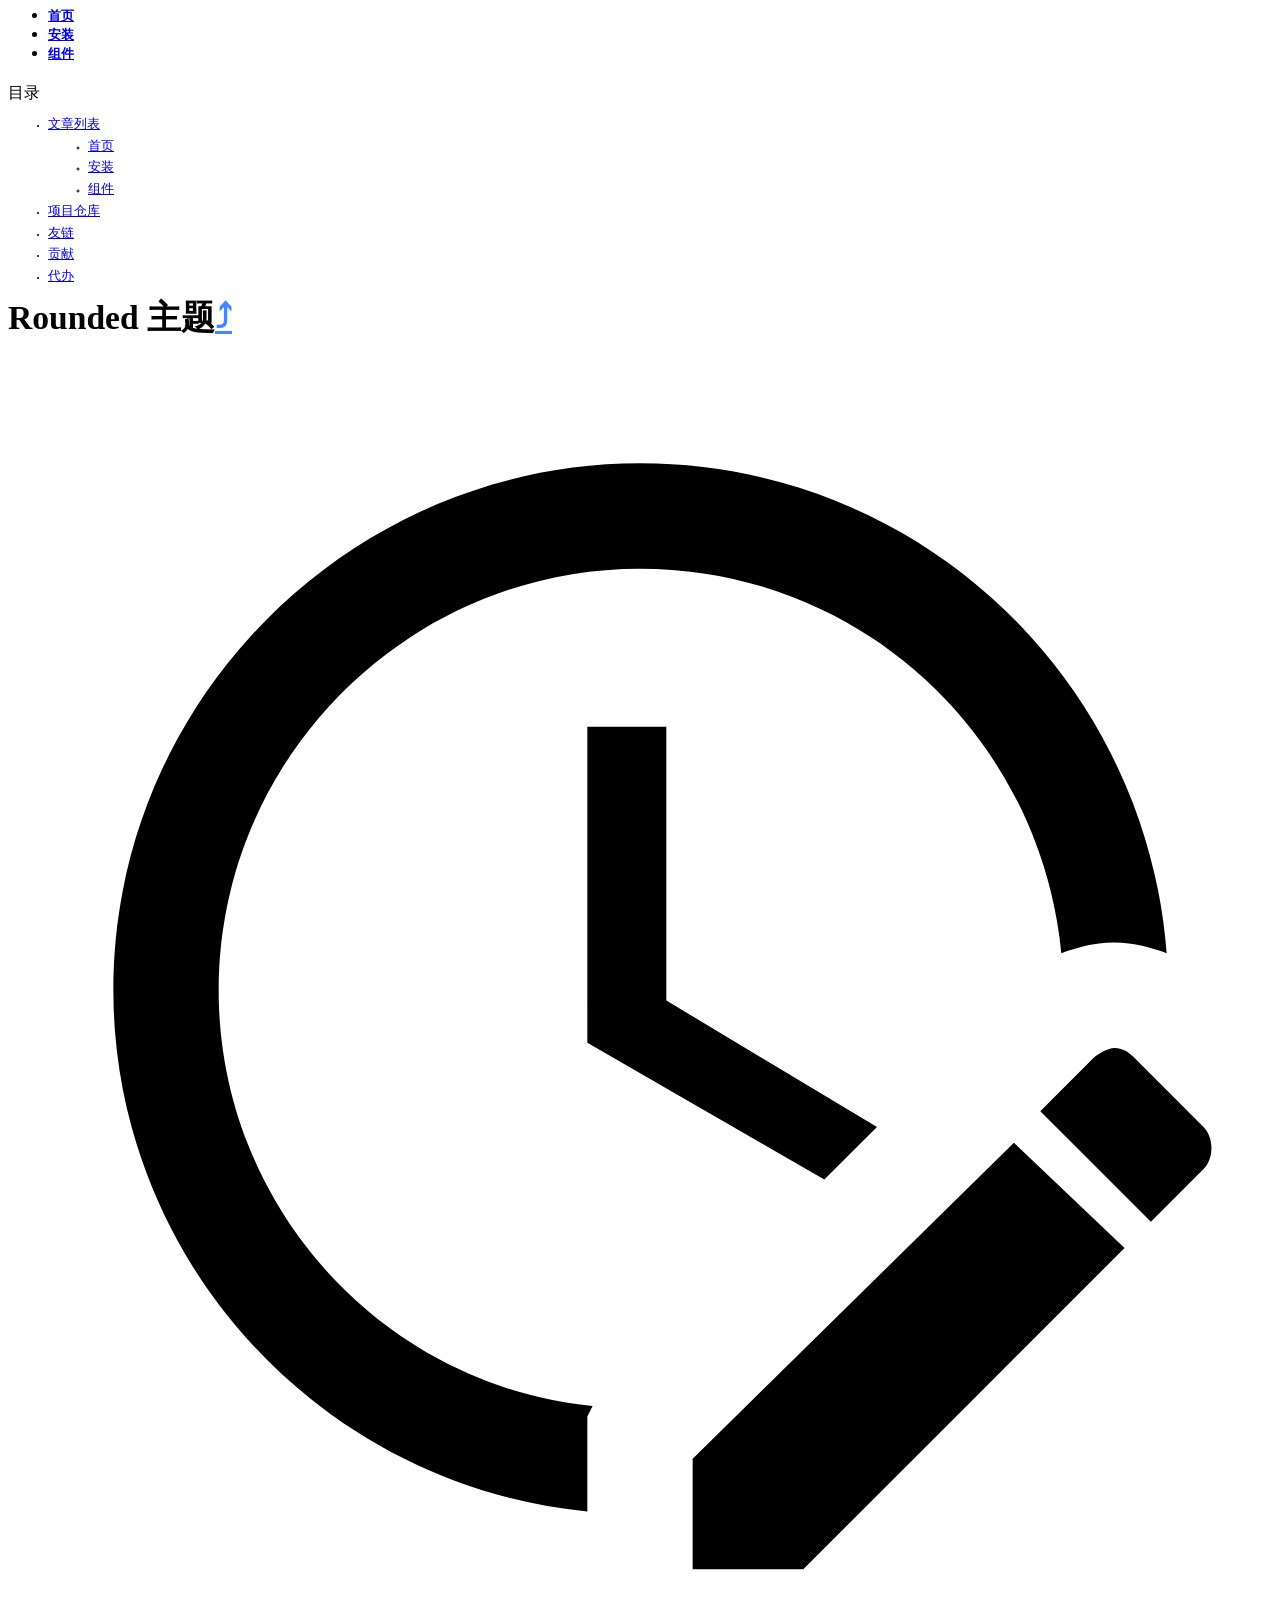
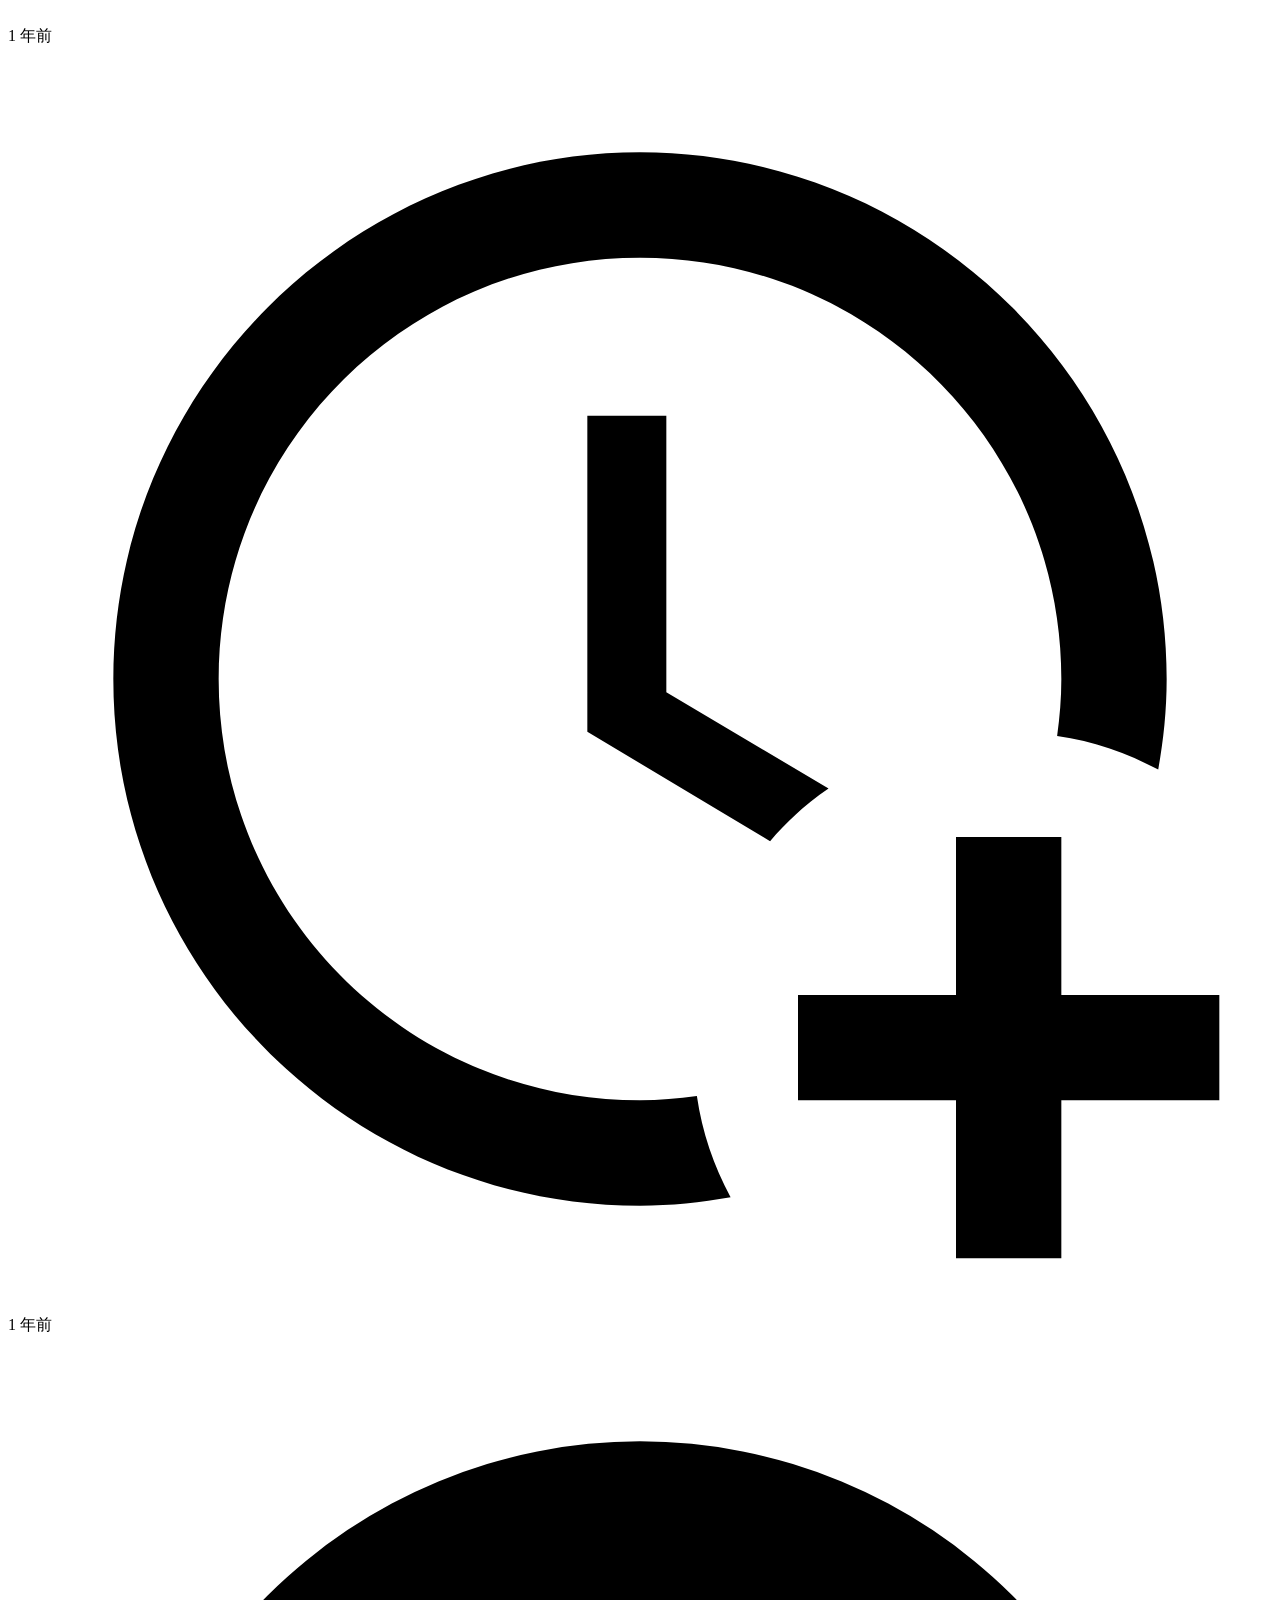
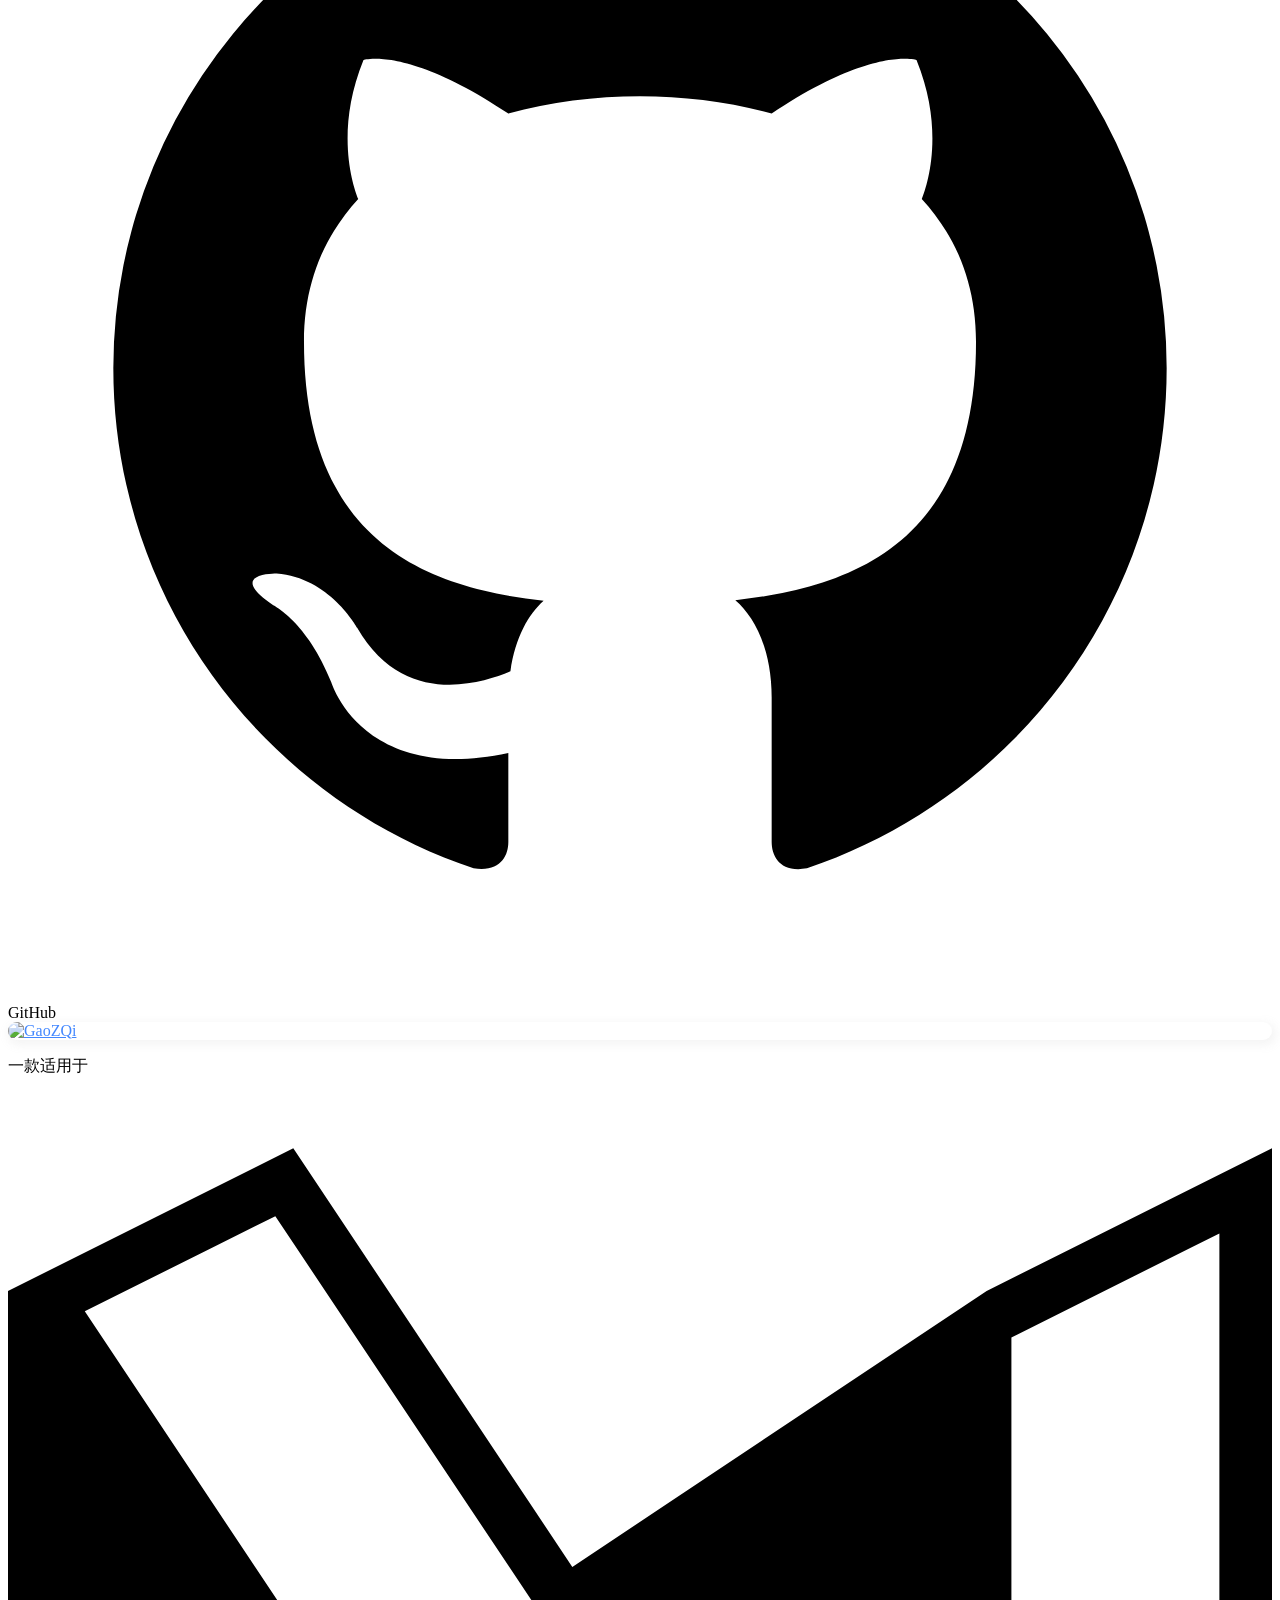
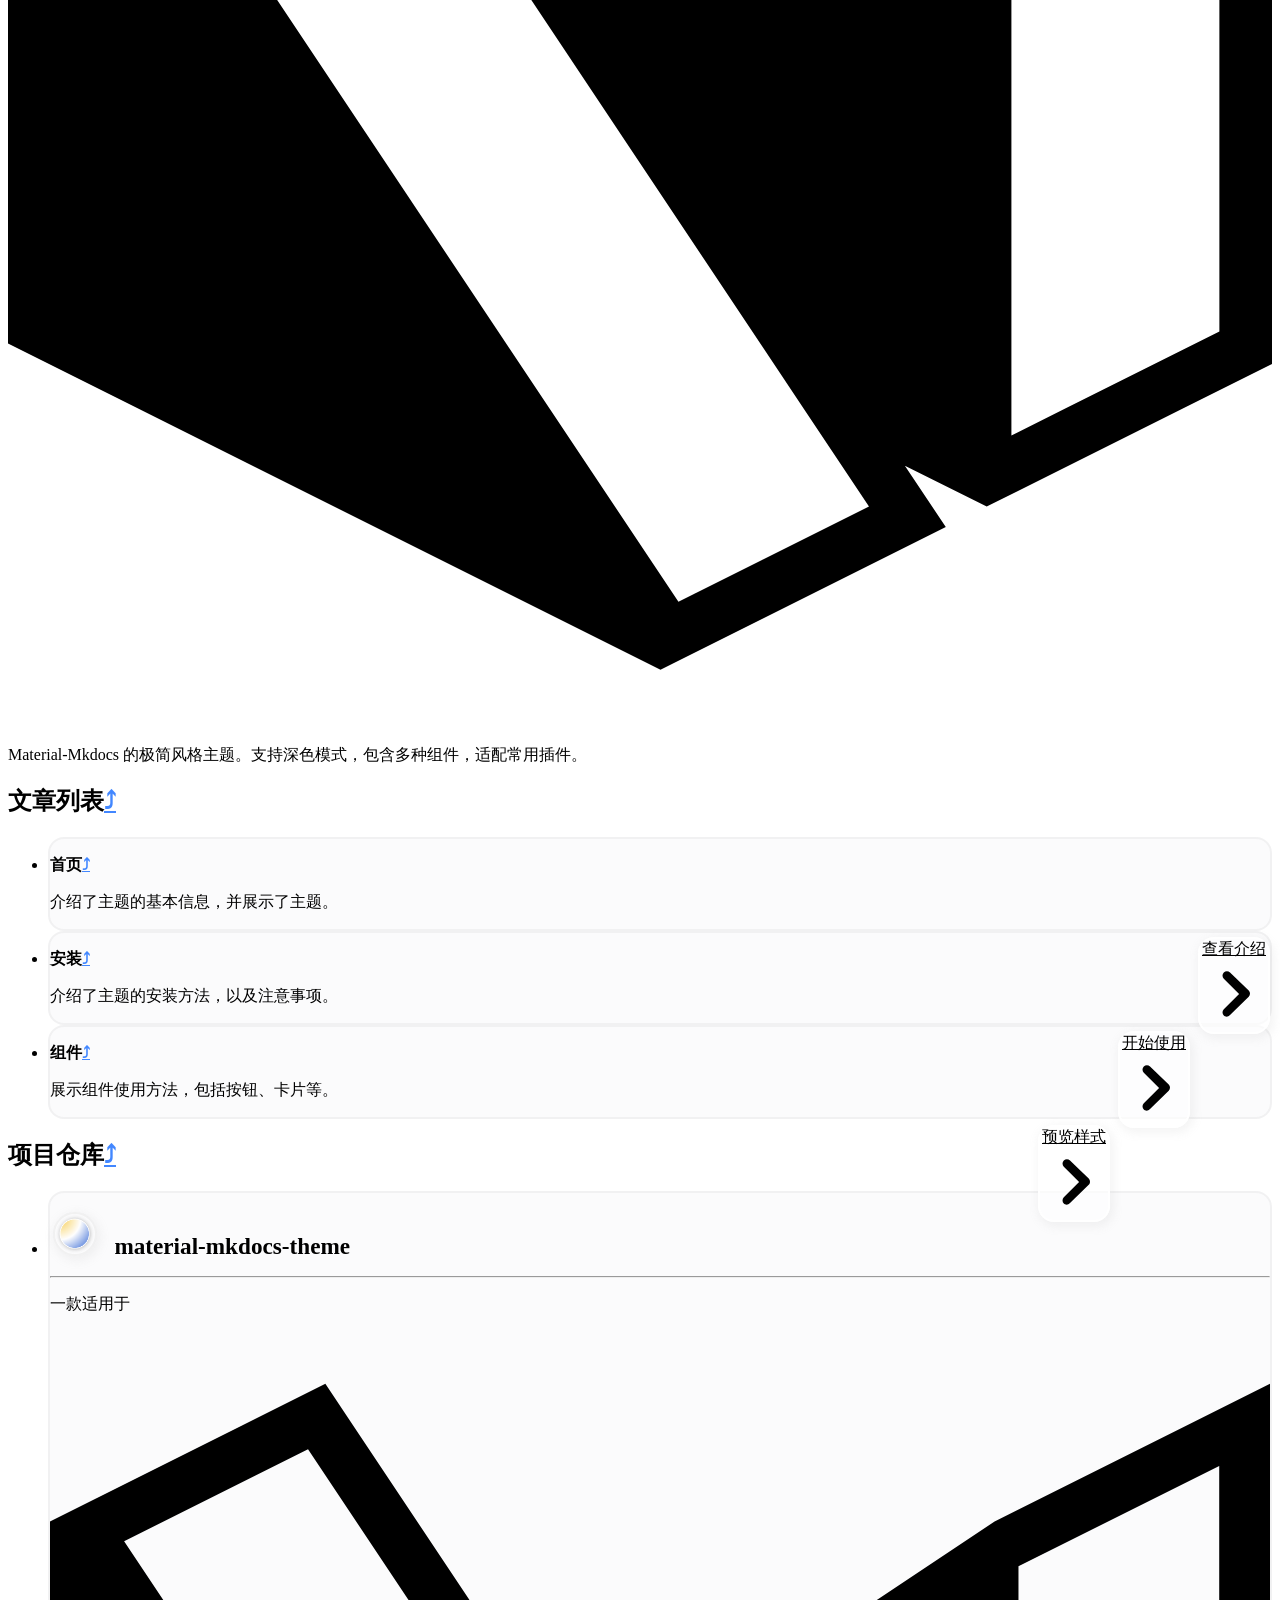
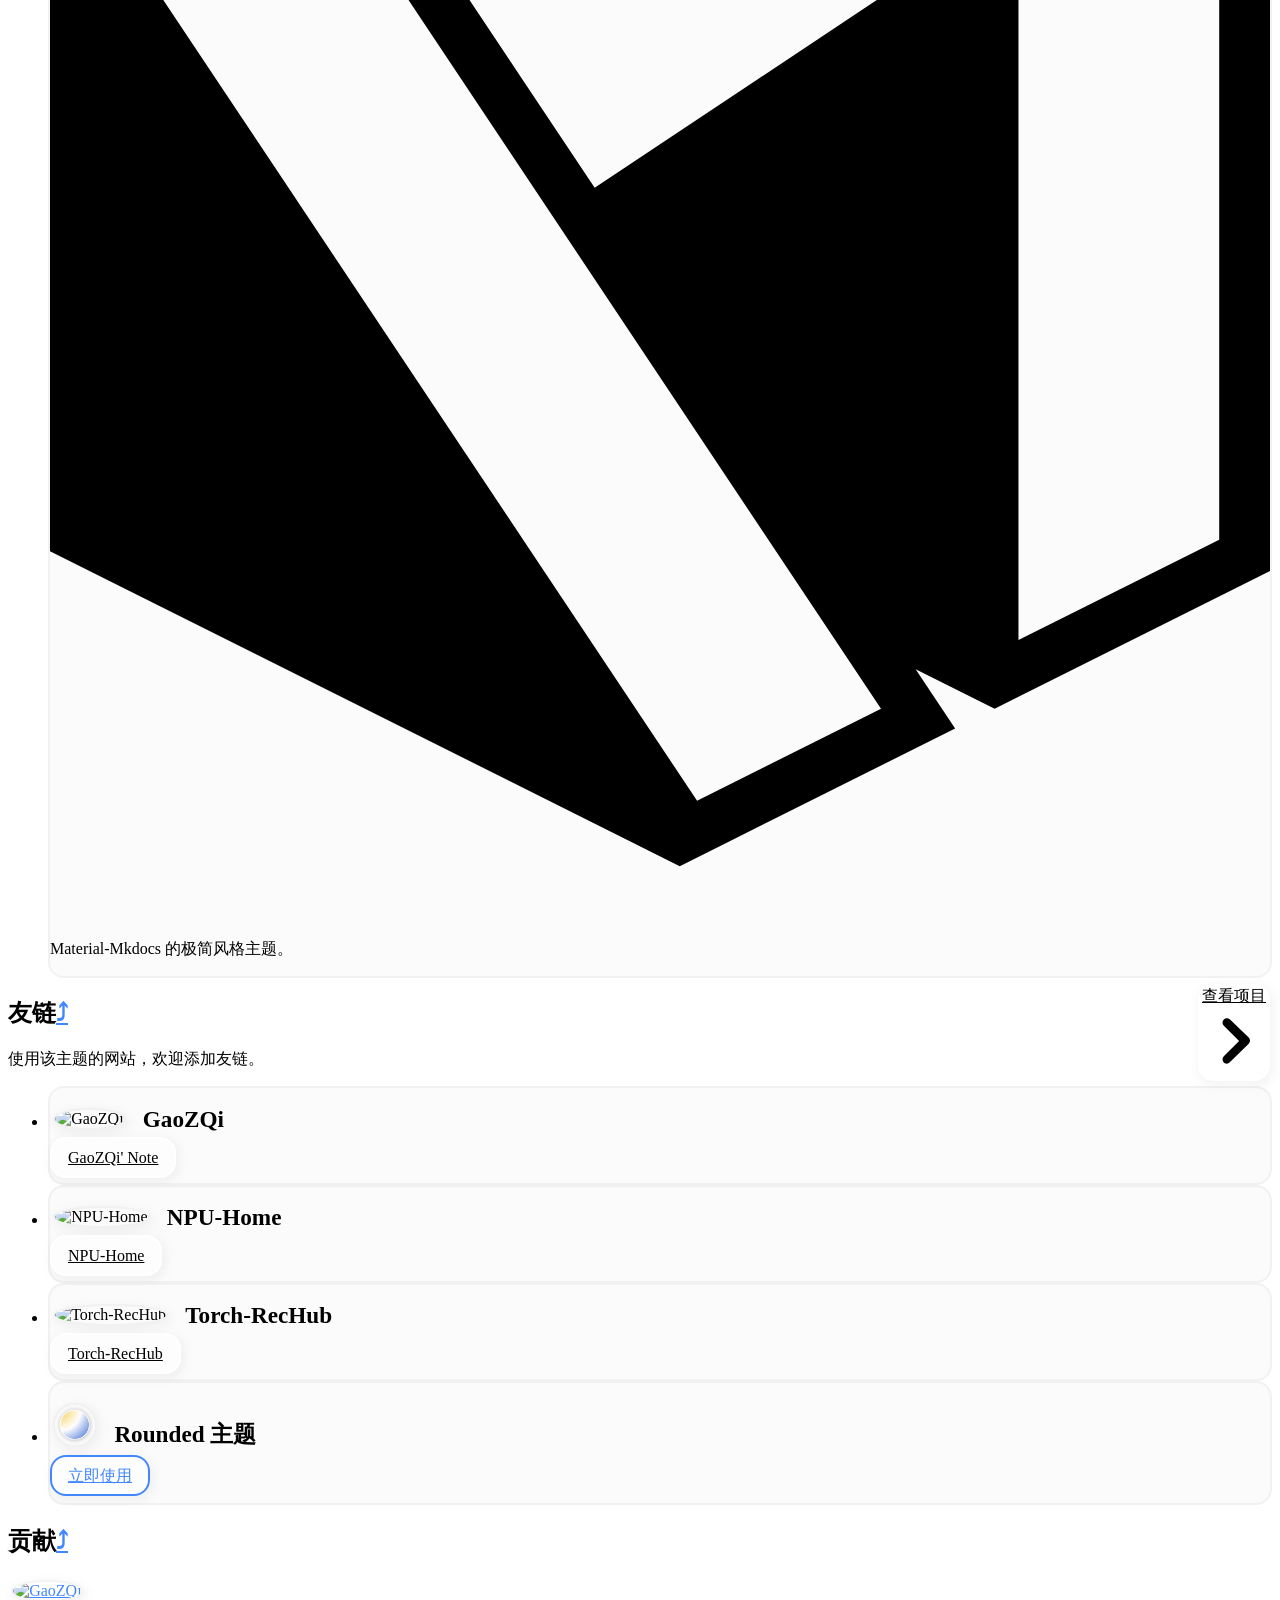
==== commit 5f759c34: "Deployed 6a457d8 with MkDocs version: 1.6.1" ====
--- a/index.html
+++ b/index.html
@@ -71,10 +71,12 @@
   
     
     
-    
-    
-    
-    <body dir="ltr" data-md-color-scheme="auto" data-md-color-primary="indigo" data-md-color-accent="indigo">
+      
+    
+    
+    
+    
+    <body dir="ltr" data-md-color-scheme="default" data-md-color-primary="indigo" data-md-color-accent="indigo">
   
     
     <input class="md-toggle" data-md-toggle="drawer" type="checkbox" id="__drawer" autocomplete="off">
@@ -125,7 +127,43 @@
     </div>
     
       
-    
+        <form class="md-header__option" data-md-component="palette">
+  
+    
+    
+    
+    <input class="md-option" data-md-color-media="(prefers-color-scheme)" data-md-color-scheme="default" data-md-color-primary="indigo" data-md-color-accent="indigo"  aria-label="切换为浅色模式"  type="radio" name="__palette" id="__palette_0">
+    
+      <label class="md-header__button md-icon" title="切换为浅色模式" for="__palette_1" hidden>
+        <svg xmlns="http://www.w3.org/2000/svg" viewBox="0 0 24 24"><path d="M9 2c3.87 0 7 3.13 7 7 0 2.38-1.19 4.47-3 5.74V17c0 .55-.45 1-1 1H6c-.55 0-1-.45-1-1v-2.26C3.19 13.47 2 11.38 2 9c0-3.87 3.13-7 7-7M6 21v-1h6v1c0 .55-.45 1-1 1H7c-.55 0-1-.45-1-1M9 4C6.24 4 4 6.24 4 9c0 2.05 1.23 3.81 3 4.58V16h4v-2.42c1.77-.77 3-2.53 3-4.58 0-2.76-2.24-5-5-5m10 9h-2l-3.2 9h1.9l.7-2h3.2l.7 2h1.9zm-2.15 5.65L18 15l1.15 3.65z"/></svg>
+      </label>
+    
+  
+    
+    
+    
+    <input class="md-option" data-md-color-media="(prefers-color-scheme: light)" data-md-color-scheme="default" data-md-color-primary="indigo" data-md-color-accent="indigo"  aria-label="切换为深色模式"  type="radio" name="__palette" id="__palette_1">
+    
+      <label class="md-header__button md-icon" title="切换为深色模式" for="__palette_2" hidden>
+        <svg xmlns="http://www.w3.org/2000/svg" viewBox="0 0 16 16"><path d="M8 12a4 4 0 1 1 0-8 4 4 0 0 1 0 8m0-1.5a2.5 2.5 0 1 0 0-5 2.5 2.5 0 0 0 0 5m5.657-8.157a.75.75 0 0 1 0 1.061l-1.061 1.06a.749.749 0 0 1-1.275-.326.75.75 0 0 1 .215-.734l1.06-1.06a.75.75 0 0 1 1.06 0Zm-9.193 9.193a.75.75 0 0 1 0 1.06l-1.06 1.061a.75.75 0 1 1-1.061-1.06l1.06-1.061a.75.75 0 0 1 1.061 0M8 0a.75.75 0 0 1 .75.75v1.5a.75.75 0 0 1-1.5 0V.75A.75.75 0 0 1 8 0M3 8a.75.75 0 0 1-.75.75H.75a.75.75 0 0 1 0-1.5h1.5A.75.75 0 0 1 3 8m13 0a.75.75 0 0 1-.75.75h-1.5a.75.75 0 0 1 0-1.5h1.5A.75.75 0 0 1 16 8m-8 5a.75.75 0 0 1 .75.75v1.5a.75.75 0 0 1-1.5 0v-1.5A.75.75 0 0 1 8 13m3.536-1.464a.75.75 0 0 1 1.06 0l1.061 1.06a.75.75 0 0 1-1.06 1.061l-1.061-1.06a.75.75 0 0 1 0-1.061M2.343 2.343a.75.75 0 0 1 1.061 0l1.06 1.061a.75.75 0 0 1-.018 1.042.75.75 0 0 1-1.042.018l-1.06-1.06a.75.75 0 0 1 0-1.06Z"/></svg>
+      </label>
+    
+  
+    
+    
+    
+    <input class="md-option" data-md-color-media="(prefers-color-scheme: dark)" data-md-color-scheme="slate" data-md-color-primary="indigo" data-md-color-accent="indigo"  aria-label="切换为自动模式"  type="radio" name="__palette" id="__palette_2">
+    
+      <label class="md-header__button md-icon" title="切换为自动模式" for="__palette_0" hidden>
+        <svg xmlns="http://www.w3.org/2000/svg" viewBox="0 0 16 16"><path d="M9.598 1.591a.75.75 0 0 1 .785-.175 7.001 7.001 0 1 1-8.967 8.967.75.75 0 0 1 .961-.96 5.5 5.5 0 0 0 7.046-7.046.75.75 0 0 1 .175-.786m1.616 1.945a7 7 0 0 1-7.678 7.678 5.499 5.499 0 1 0 7.678-7.678"/></svg>
+      </label>
+    
+  
+</form>
+      
+    
+    
+      <script>var palette=__md_get("__palette");if(palette&&palette.color){if("(prefers-color-scheme)"===palette.color.media){var media=matchMedia("(prefers-color-scheme: light)"),input=document.querySelector(media.matches?"[data-md-color-media='(prefers-color-scheme: light)']":"[data-md-color-media='(prefers-color-scheme: dark)']");palette.color.media=input.getAttribute("data-md-color-media"),palette.color.scheme=input.getAttribute("data-md-color-scheme"),palette.color.primary=input.getAttribute("data-md-color-primary"),palette.color.accent=input.getAttribute("data-md-color-accent")}for(var[key,value]of Object.entries(palette.color))document.body.setAttribute("data-md-color-"+key,value)}</script>
     
     
     
@@ -857,7 +895,7 @@
     <span class="md-icon" title="最后更新">
       <svg xmlns="http://www.w3.org/2000/svg" viewBox="0 0 24 24"><path d="M21 13.1c-.1 0-.3.1-.4.2l-1 1 2.1 2.1 1-1c.2-.2.2-.6 0-.8l-1.3-1.3c-.1-.1-.2-.2-.4-.2m-1.9 1.8-6.1 6V23h2.1l6.1-6.1zM12.5 7v5.2l4 2.4-1 1L11 13V7zM11 21.9c-5.1-.5-9-4.8-9-9.9C2 6.5 6.5 2 12 2c5.3 0 9.6 4.1 10 9.3-.3-.1-.6-.2-1-.2s-.7.1-1 .2C19.6 7.2 16.2 4 12 4c-4.4 0-8 3.6-8 8 0 4.1 3.1 7.5 7.1 7.9l-.1.2z"/></svg>
     </span>
-    <span class="git-revision-date-localized-plugin git-revision-date-localized-plugin-timeago" title="2025年4月23日 15:42:09"><span class="timeago" datetime="2025-04-23T15:42:09+08:00" locale="zh"></span></span><span class="git-revision-date-localized-plugin git-revision-date-localized-plugin-iso_date" title="2025年4月23日 15:42:09">2025-04-23</span>
+    <span class="git-revision-date-localized-plugin git-revision-date-localized-plugin-timeago" title="2025年4月24日 01:20:25"><span class="timeago" datetime="2025-04-24T01:20:25+08:00" locale="zh"></span></span><span class="git-revision-date-localized-plugin git-revision-date-localized-plugin-iso_date" title="2025年4月24日 01:20:25">2025-04-24</span>
   </span>
 
     
@@ -971,7 +1009,7 @@
 </li>
 <li class="task-list-item"><label class="task-list-control"><input type="checkbox" disabled/><span class="task-list-indicator"></span></label> 图片插件控件优化（搁置）</li>
 <li class="task-list-item"><label class="task-list-control"><input type="checkbox" disabled checked/><span class="task-list-indicator"></span></label> 兼容性检查</li>
-<li class="task-list-item"><label class="task-list-control"><input type="checkbox" disabled/><span class="task-list-indicator"></span></label> 手动切换深色模式</li>
+<li class="task-list-item"><label class="task-list-control"><input type="checkbox" disabled checked/><span class="task-list-indicator"></span></label> 手动切换深色模式</li>
 <li class="task-list-item"><label class="task-list-control"><input type="checkbox" disabled/><span class="task-list-indicator"></span></label> 反转色按钮(搁置)</li>
 <li class="task-list-item"><label class="task-list-control"><input type="checkbox" disabled checked/><span class="task-list-indicator"></span></label> 无样式封面图</li>
 <li class="task-list-item"><label class="task-list-control"><input type="checkbox" disabled checked/><span class="task-list-indicator"></span></label> 移动端目录显示异常<ul class="task-list">
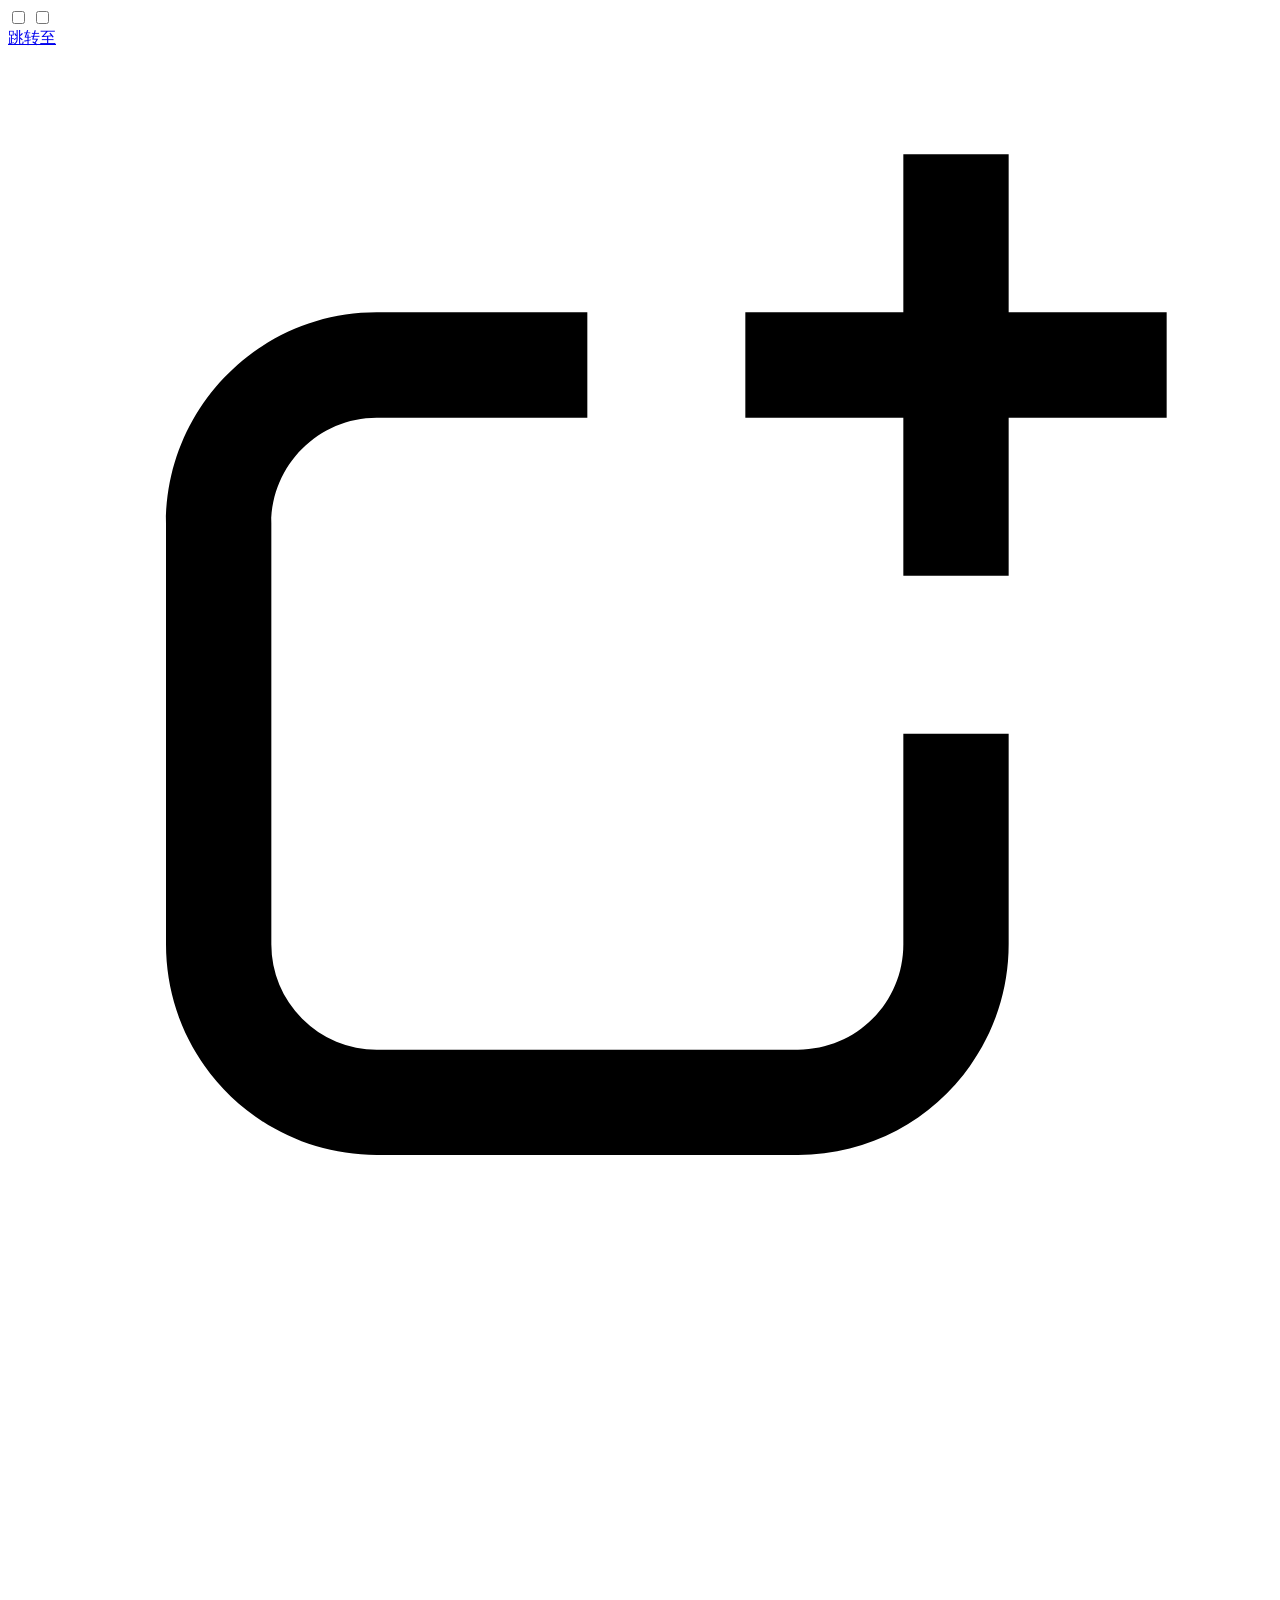
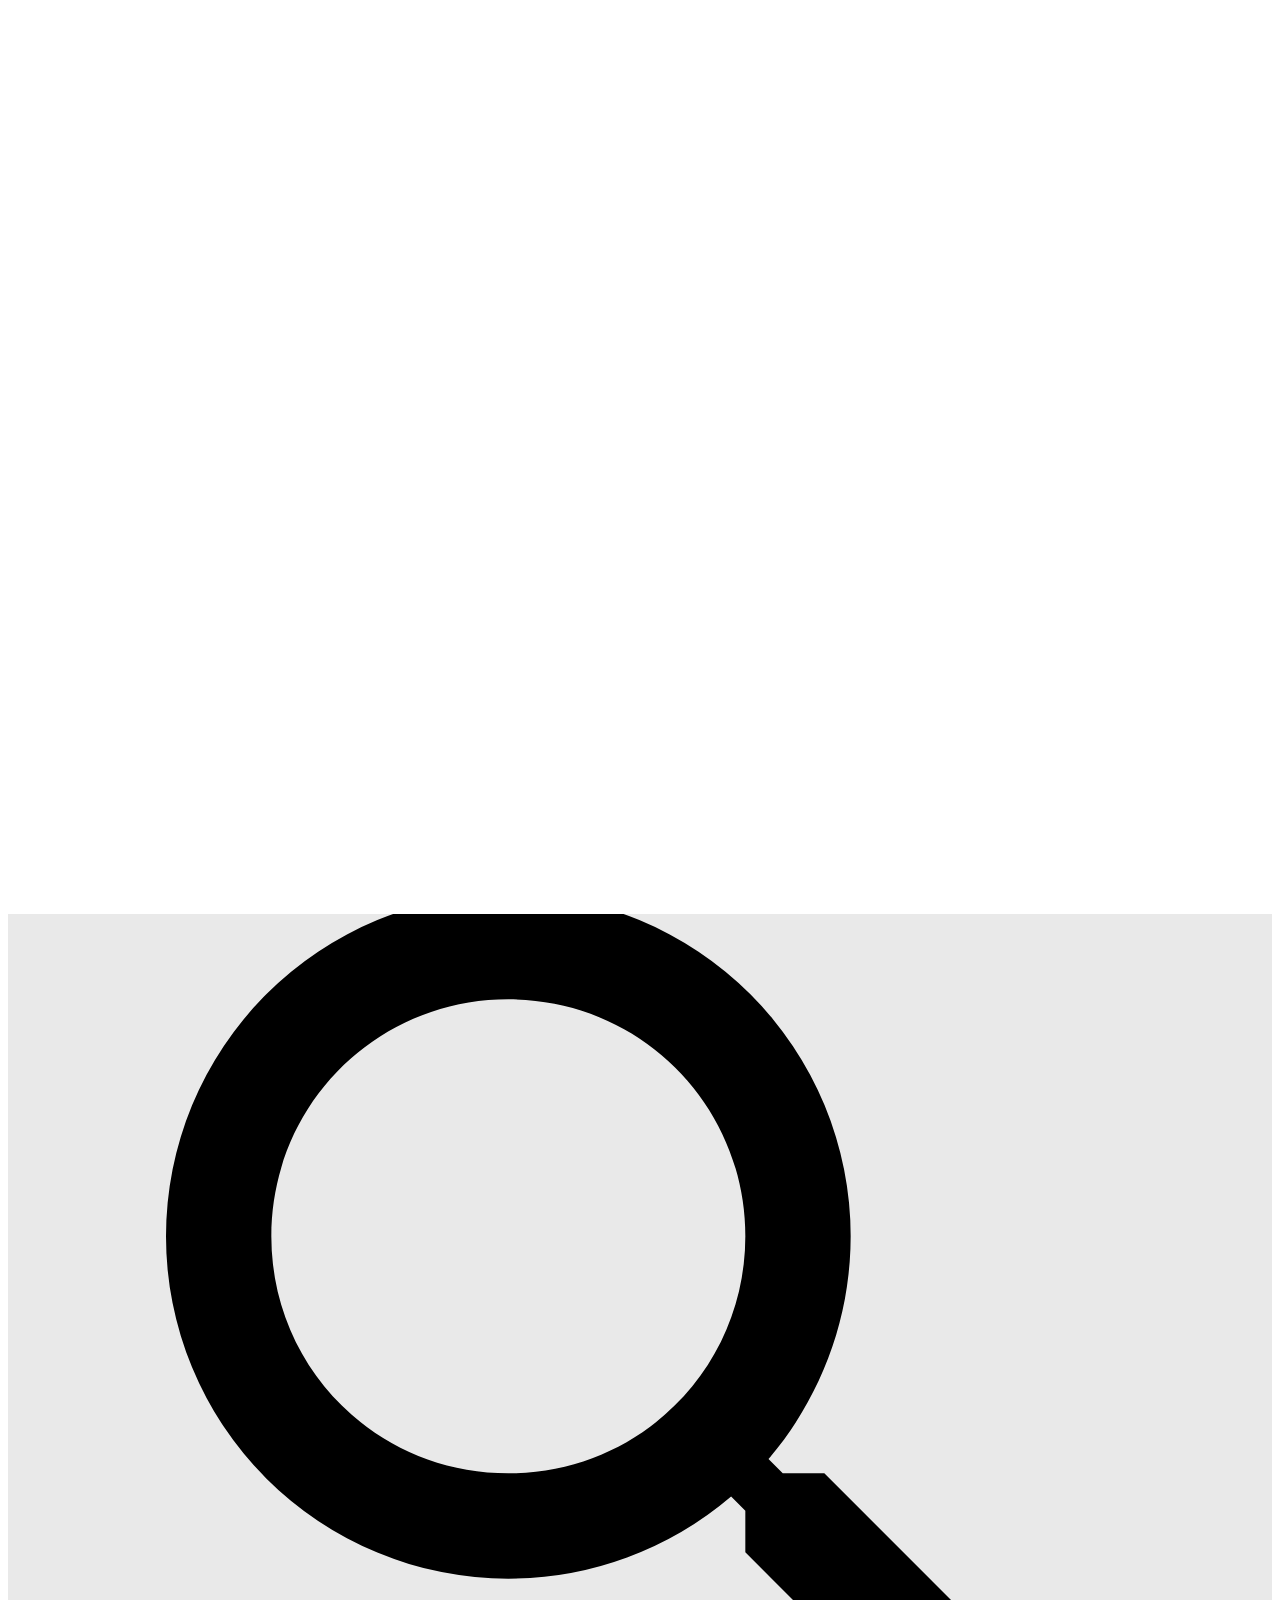
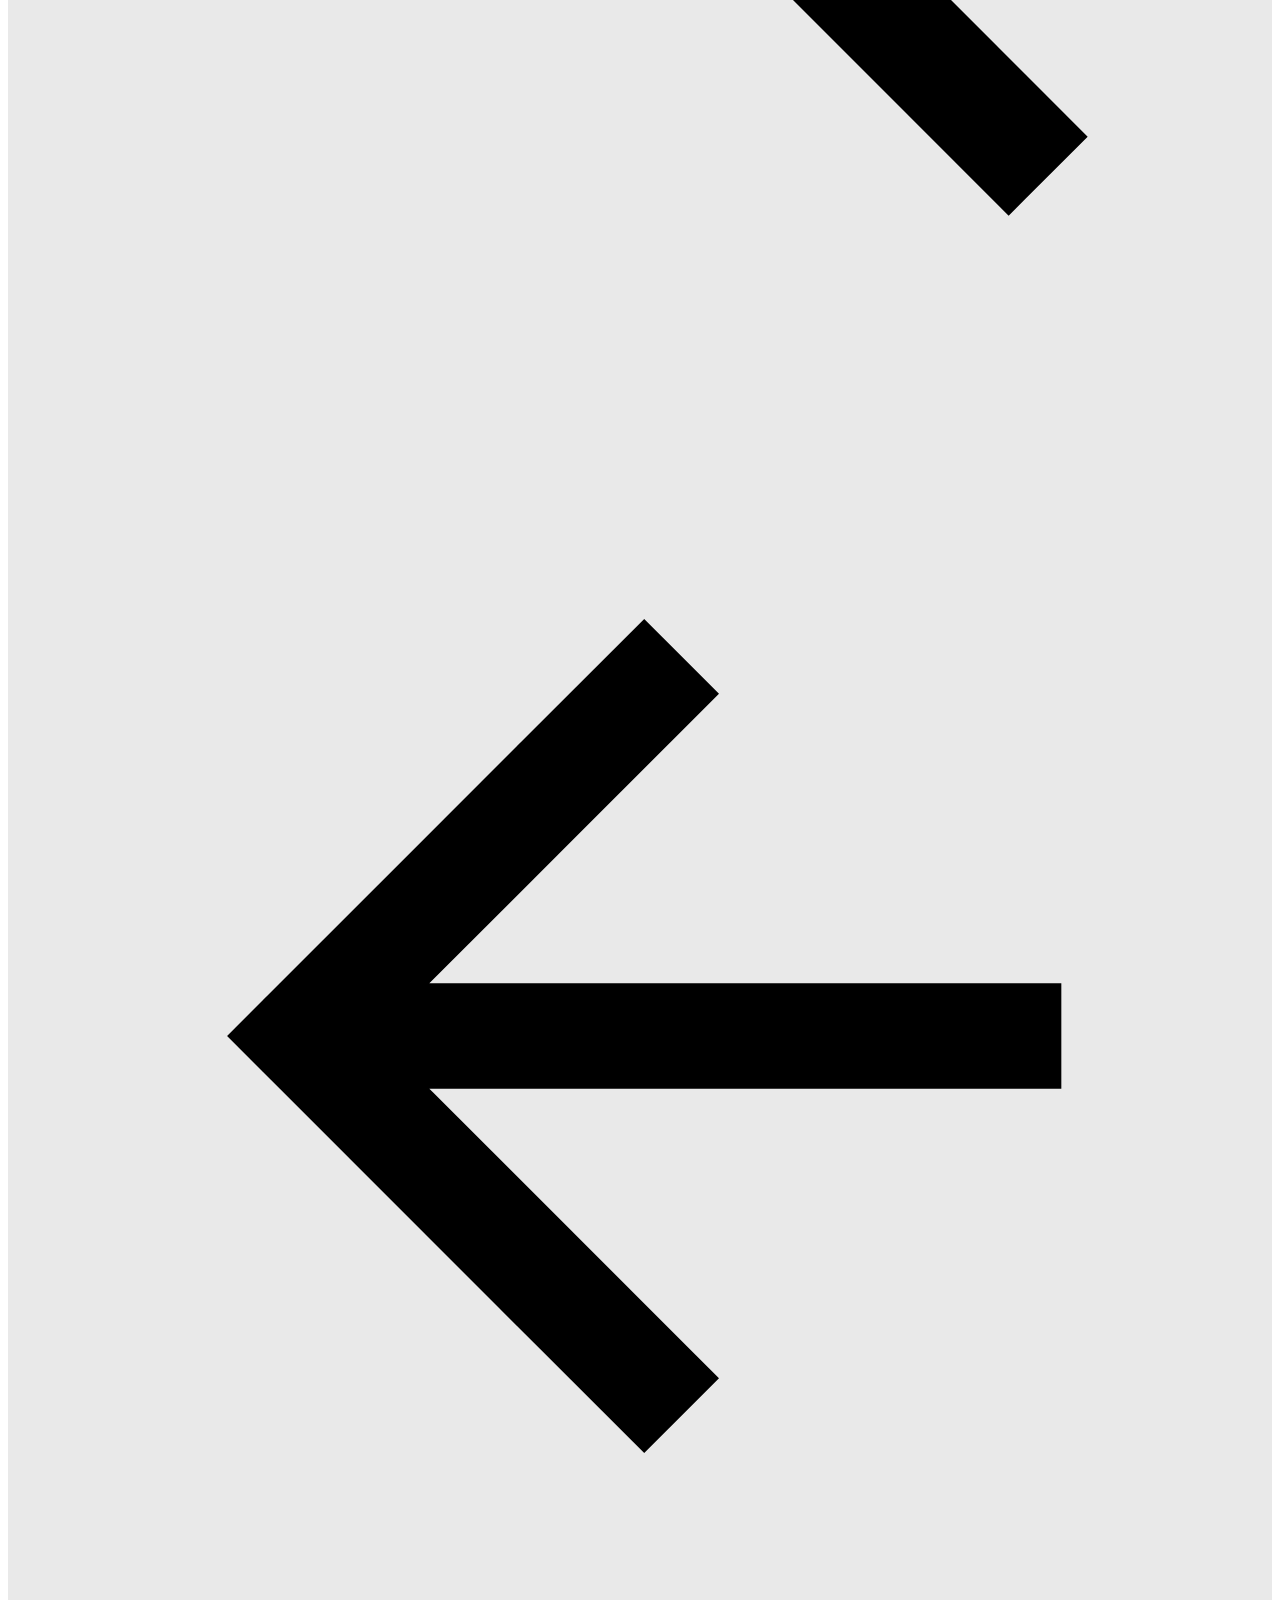
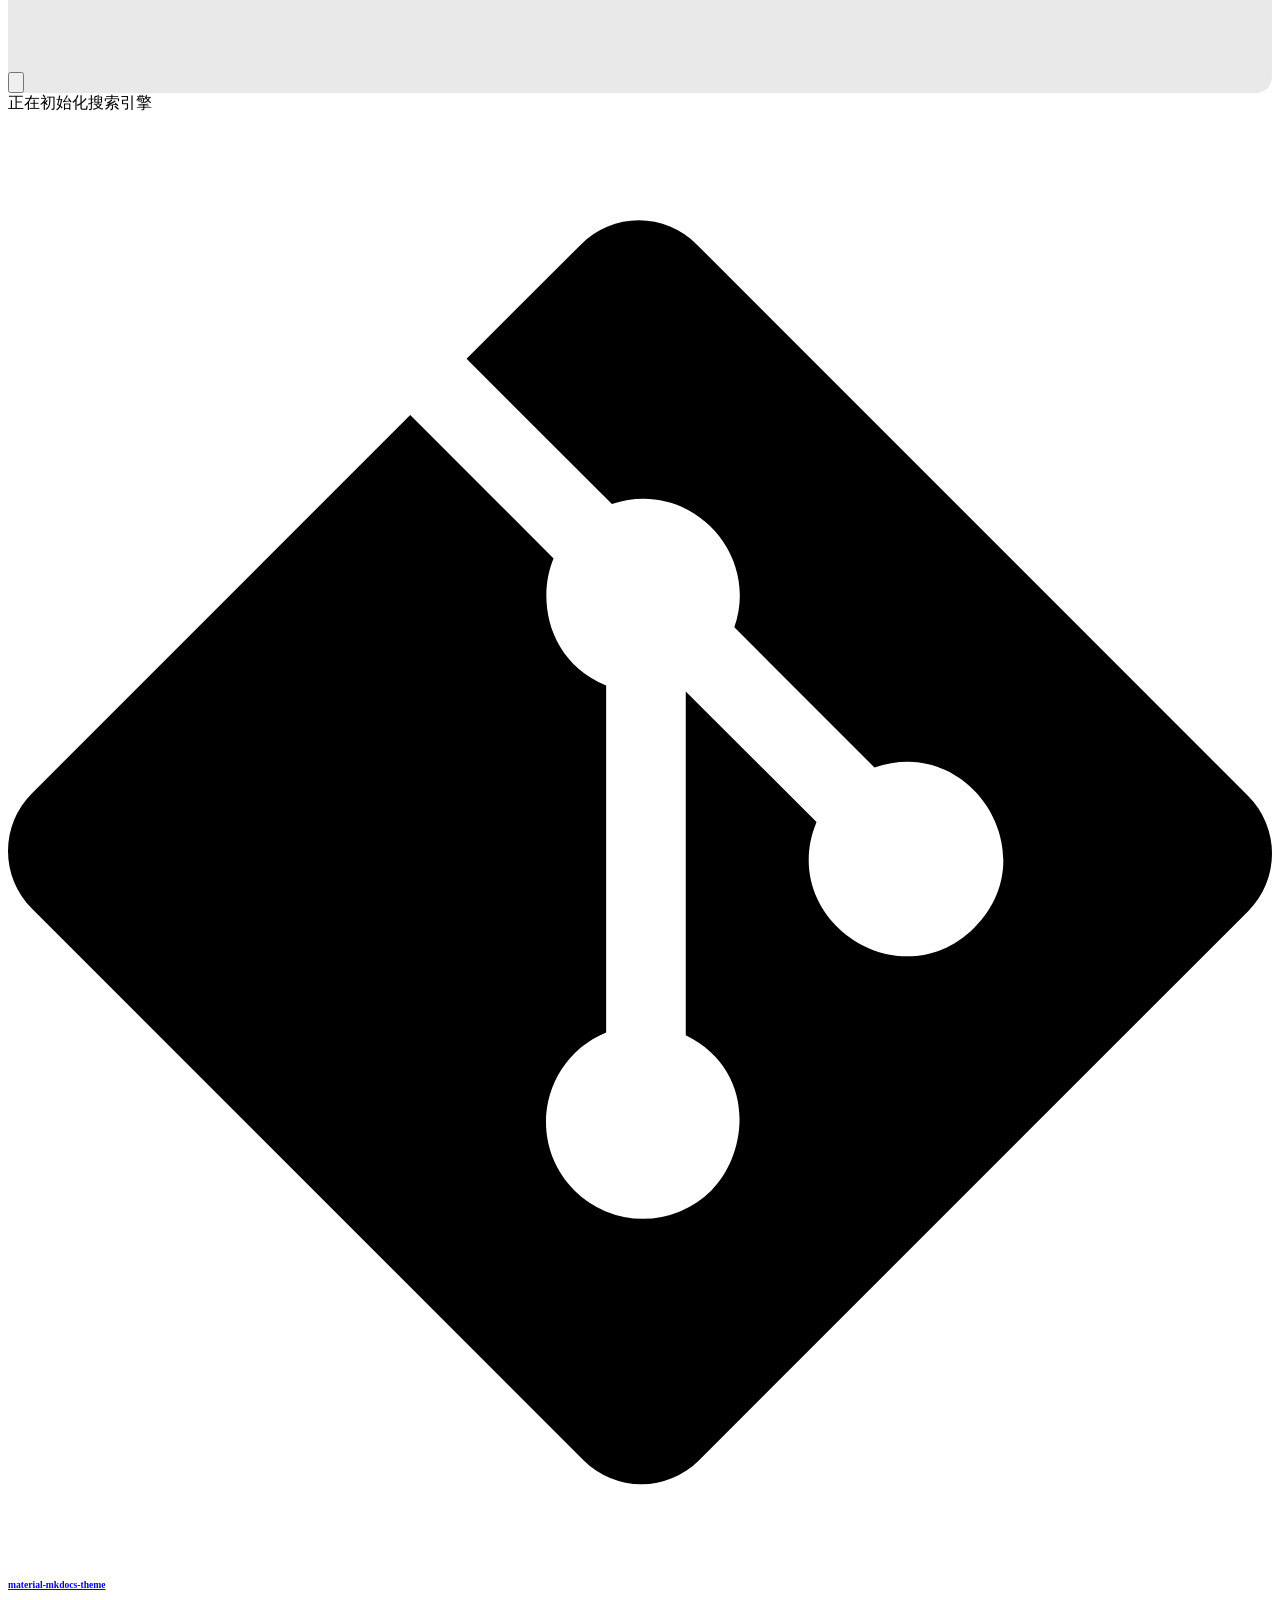
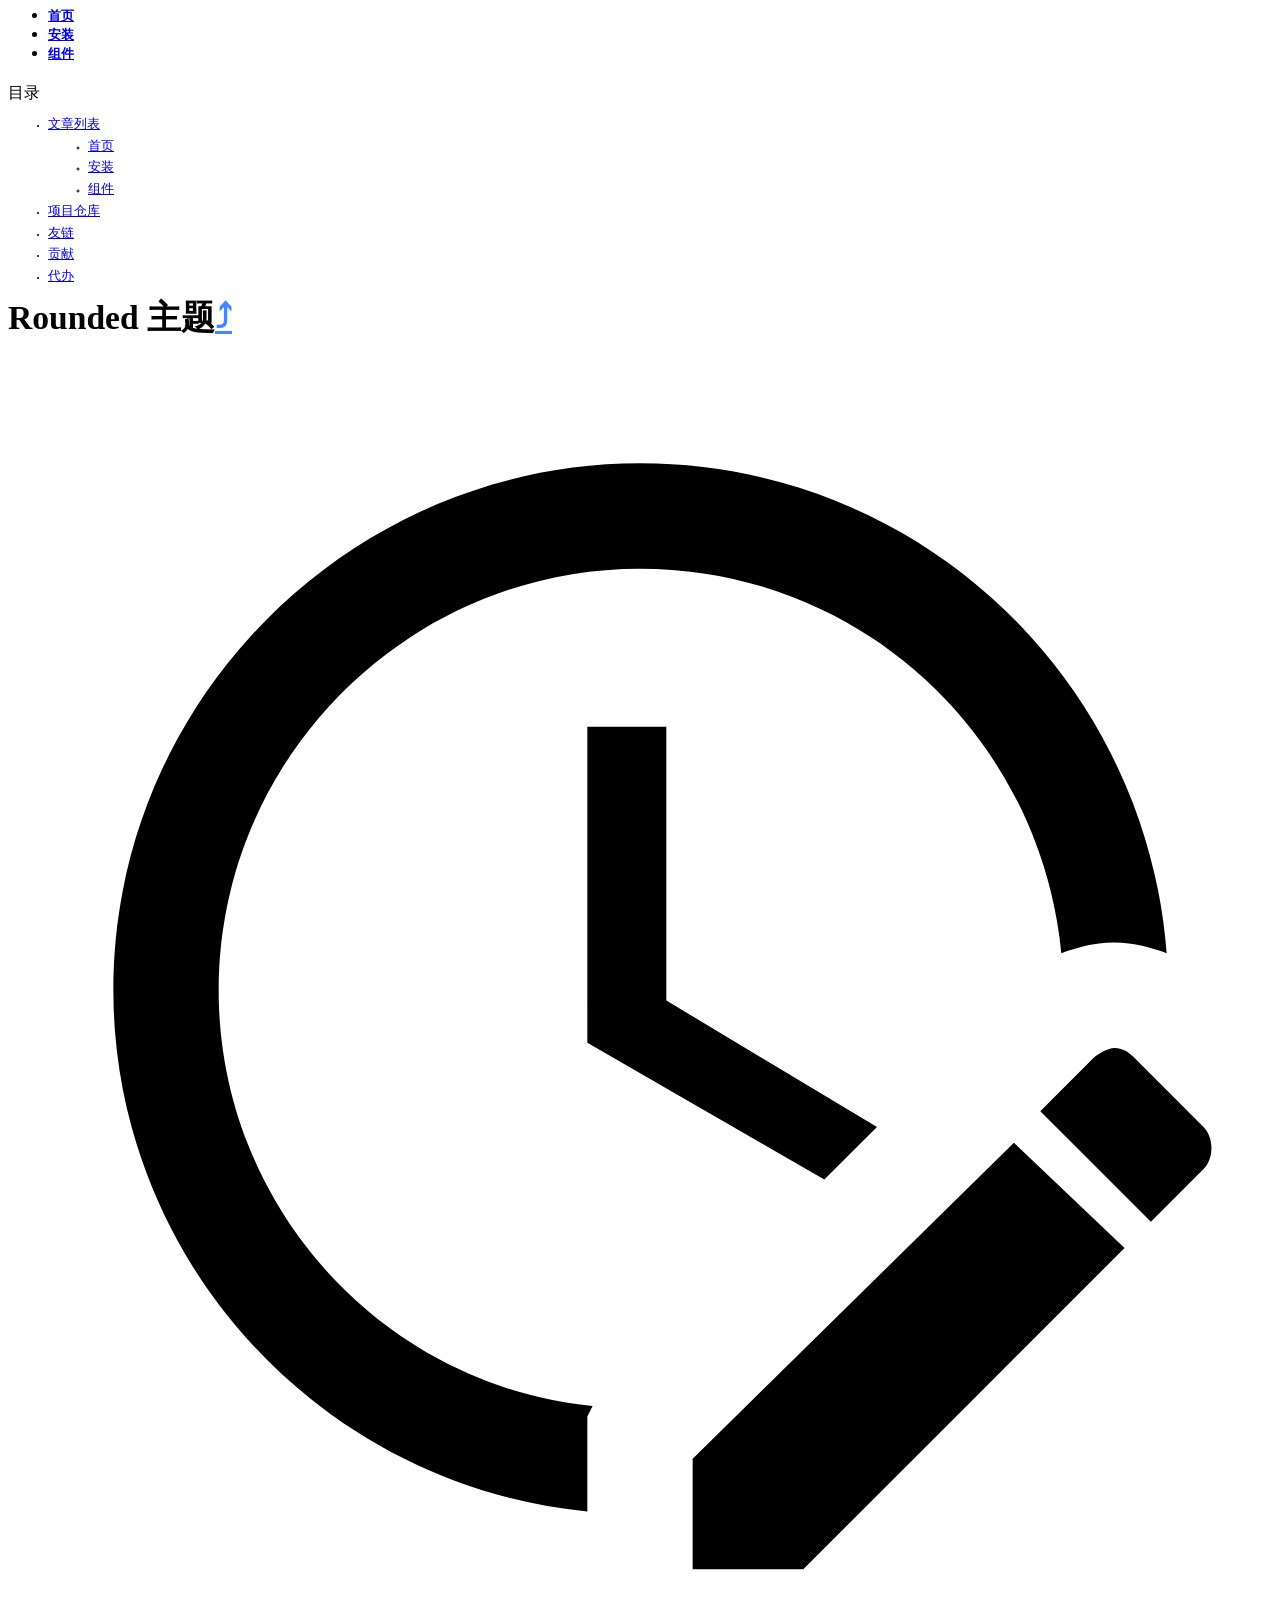
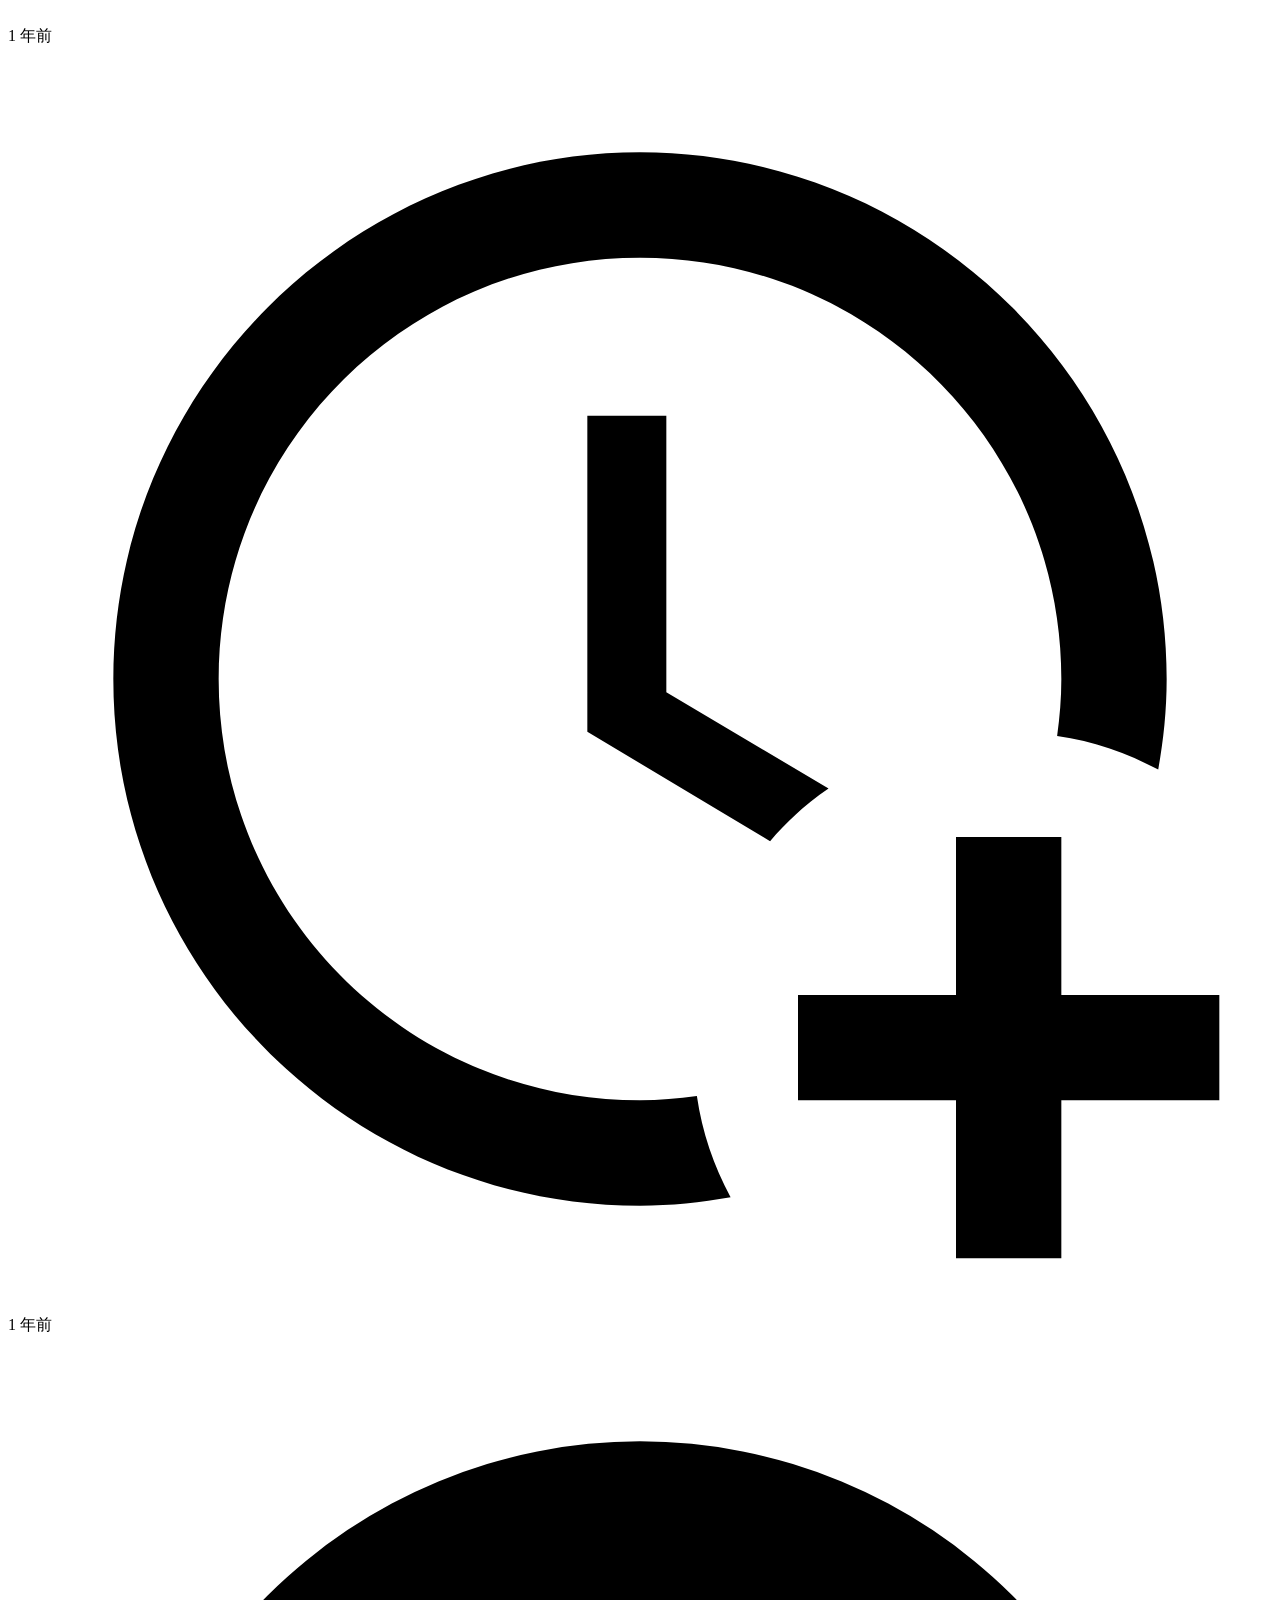
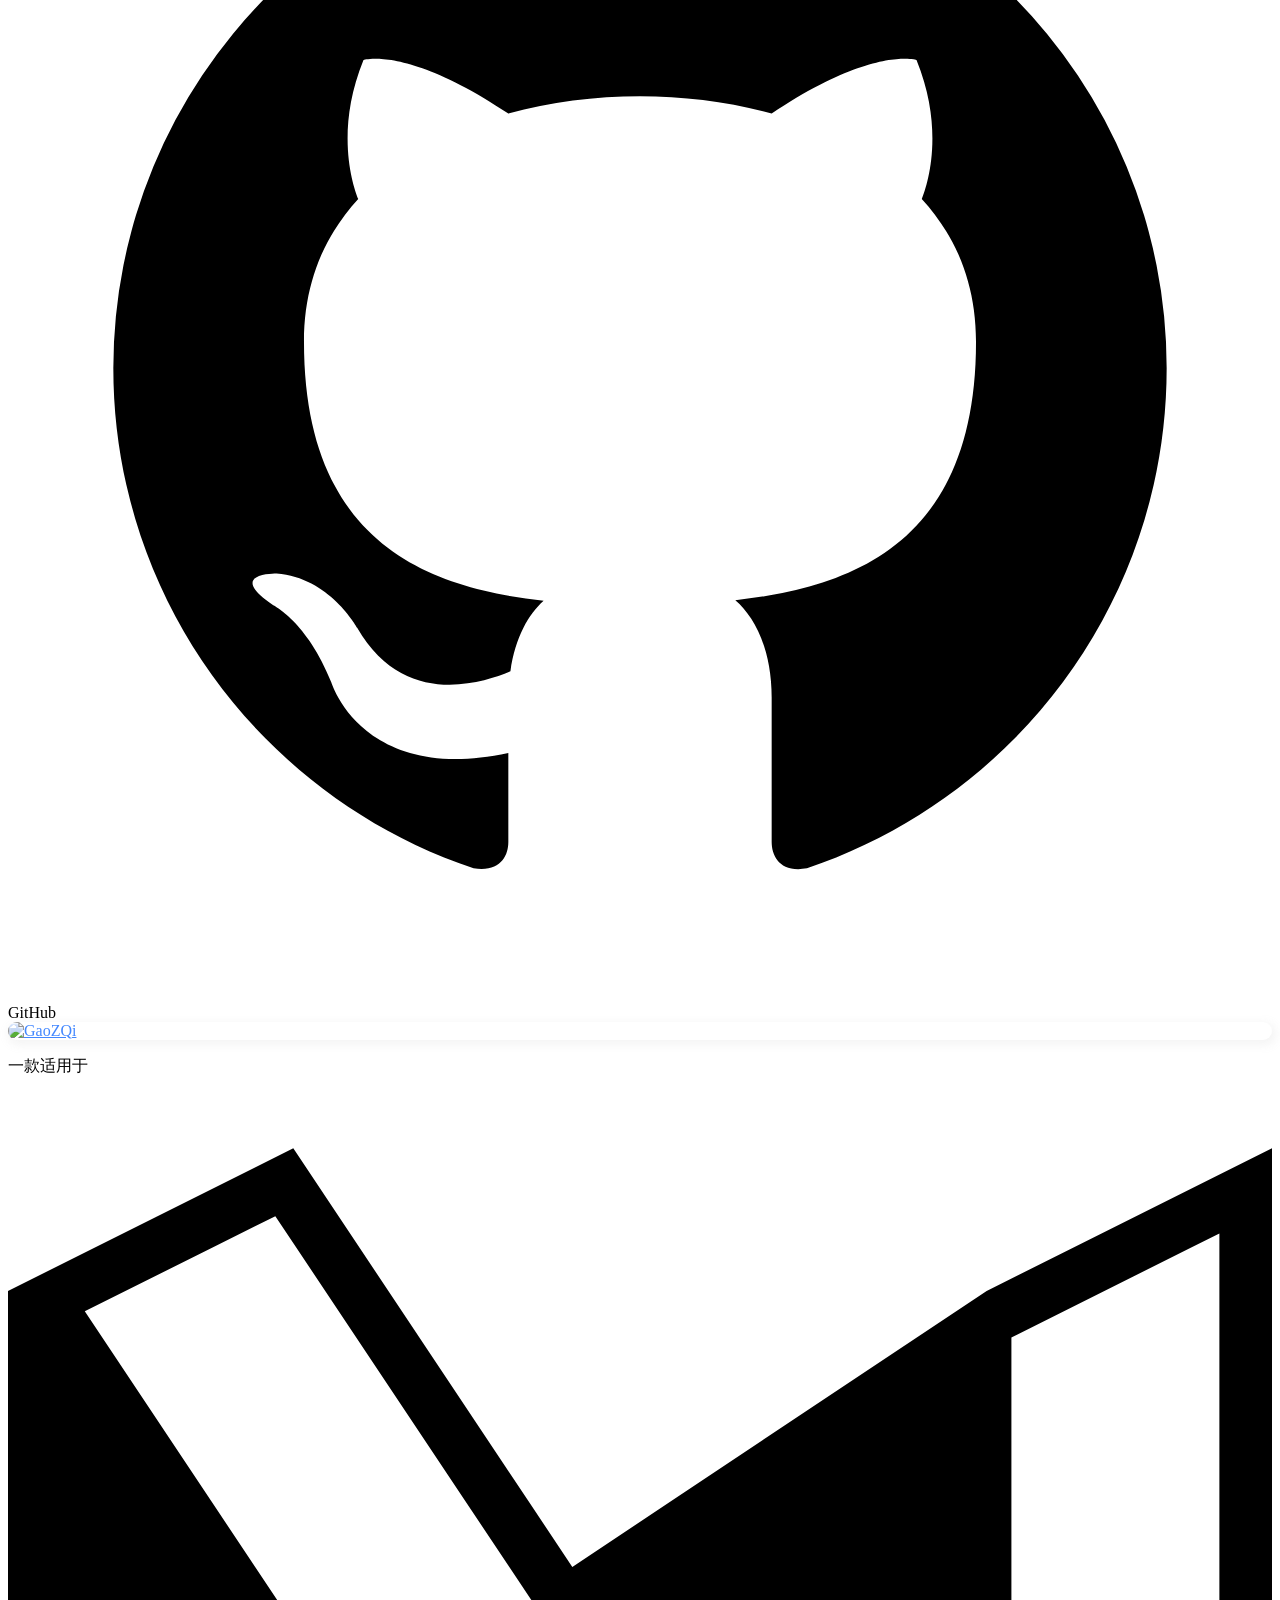
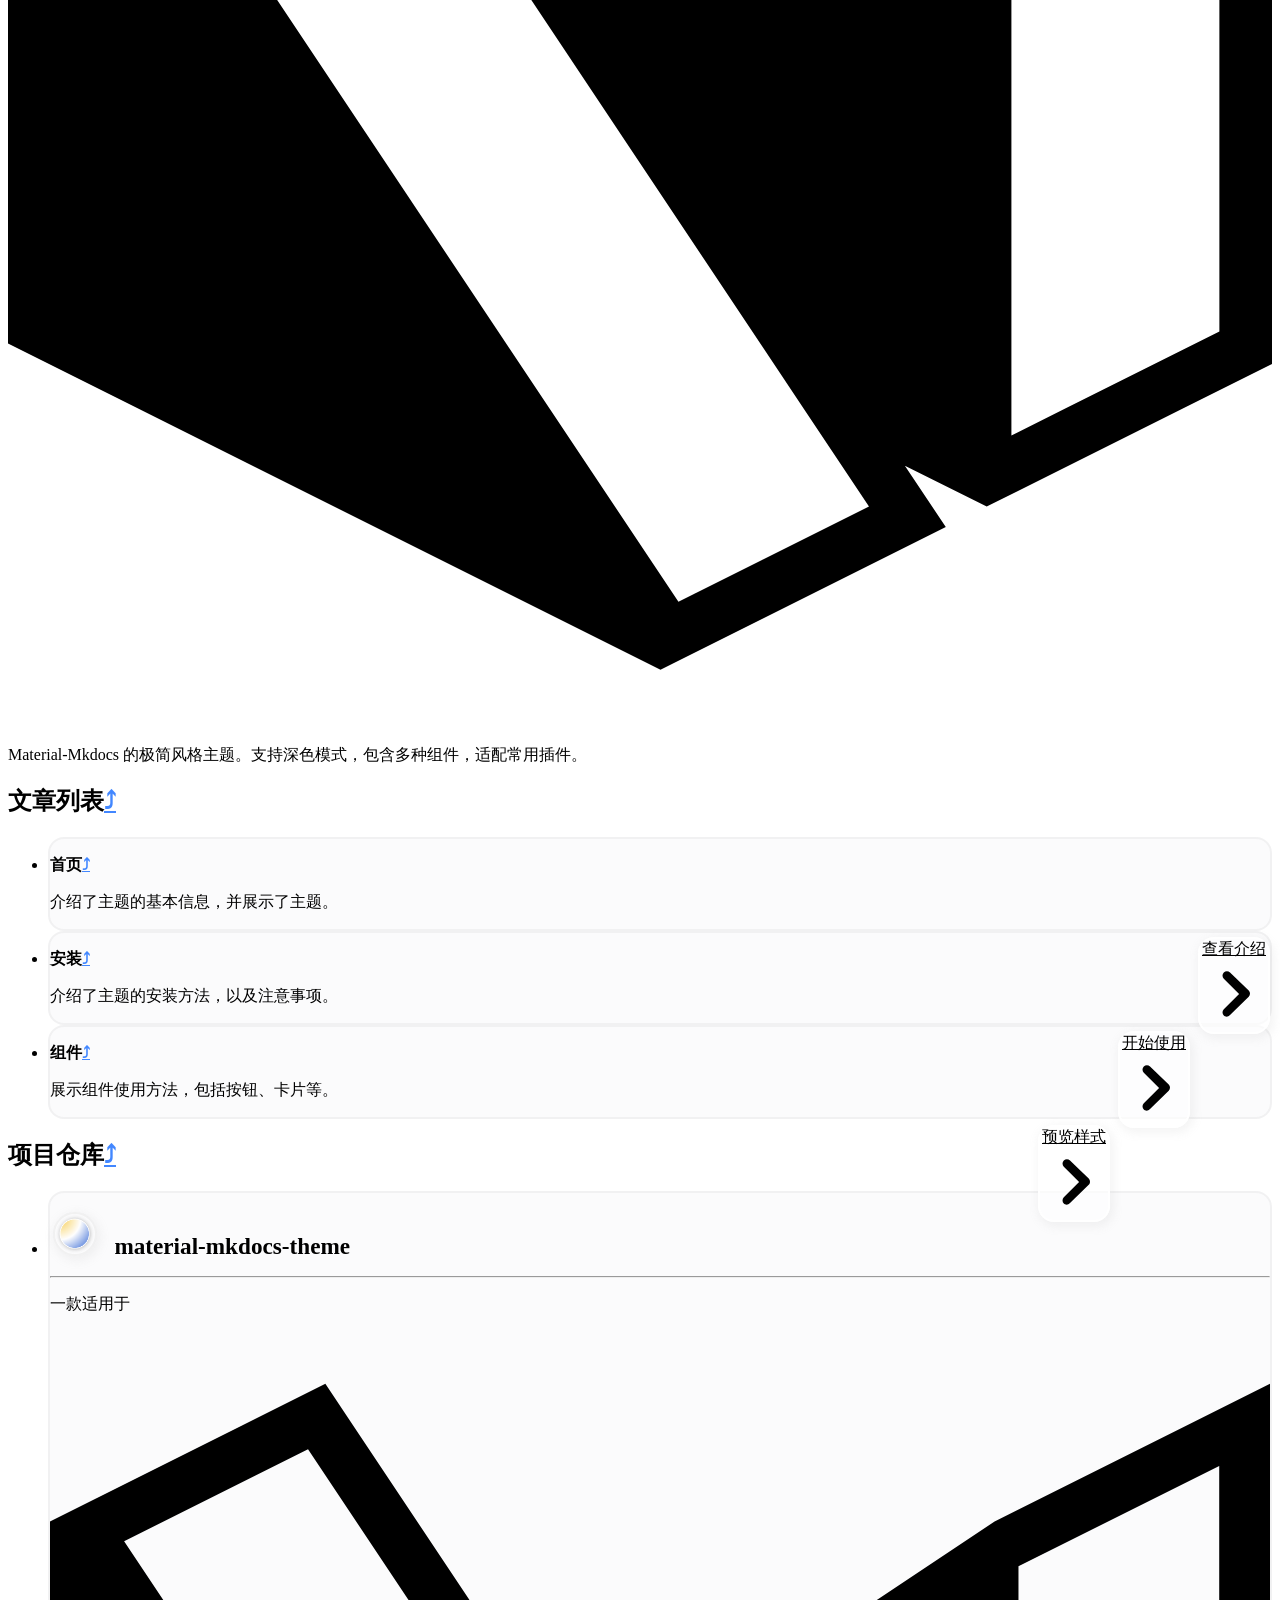
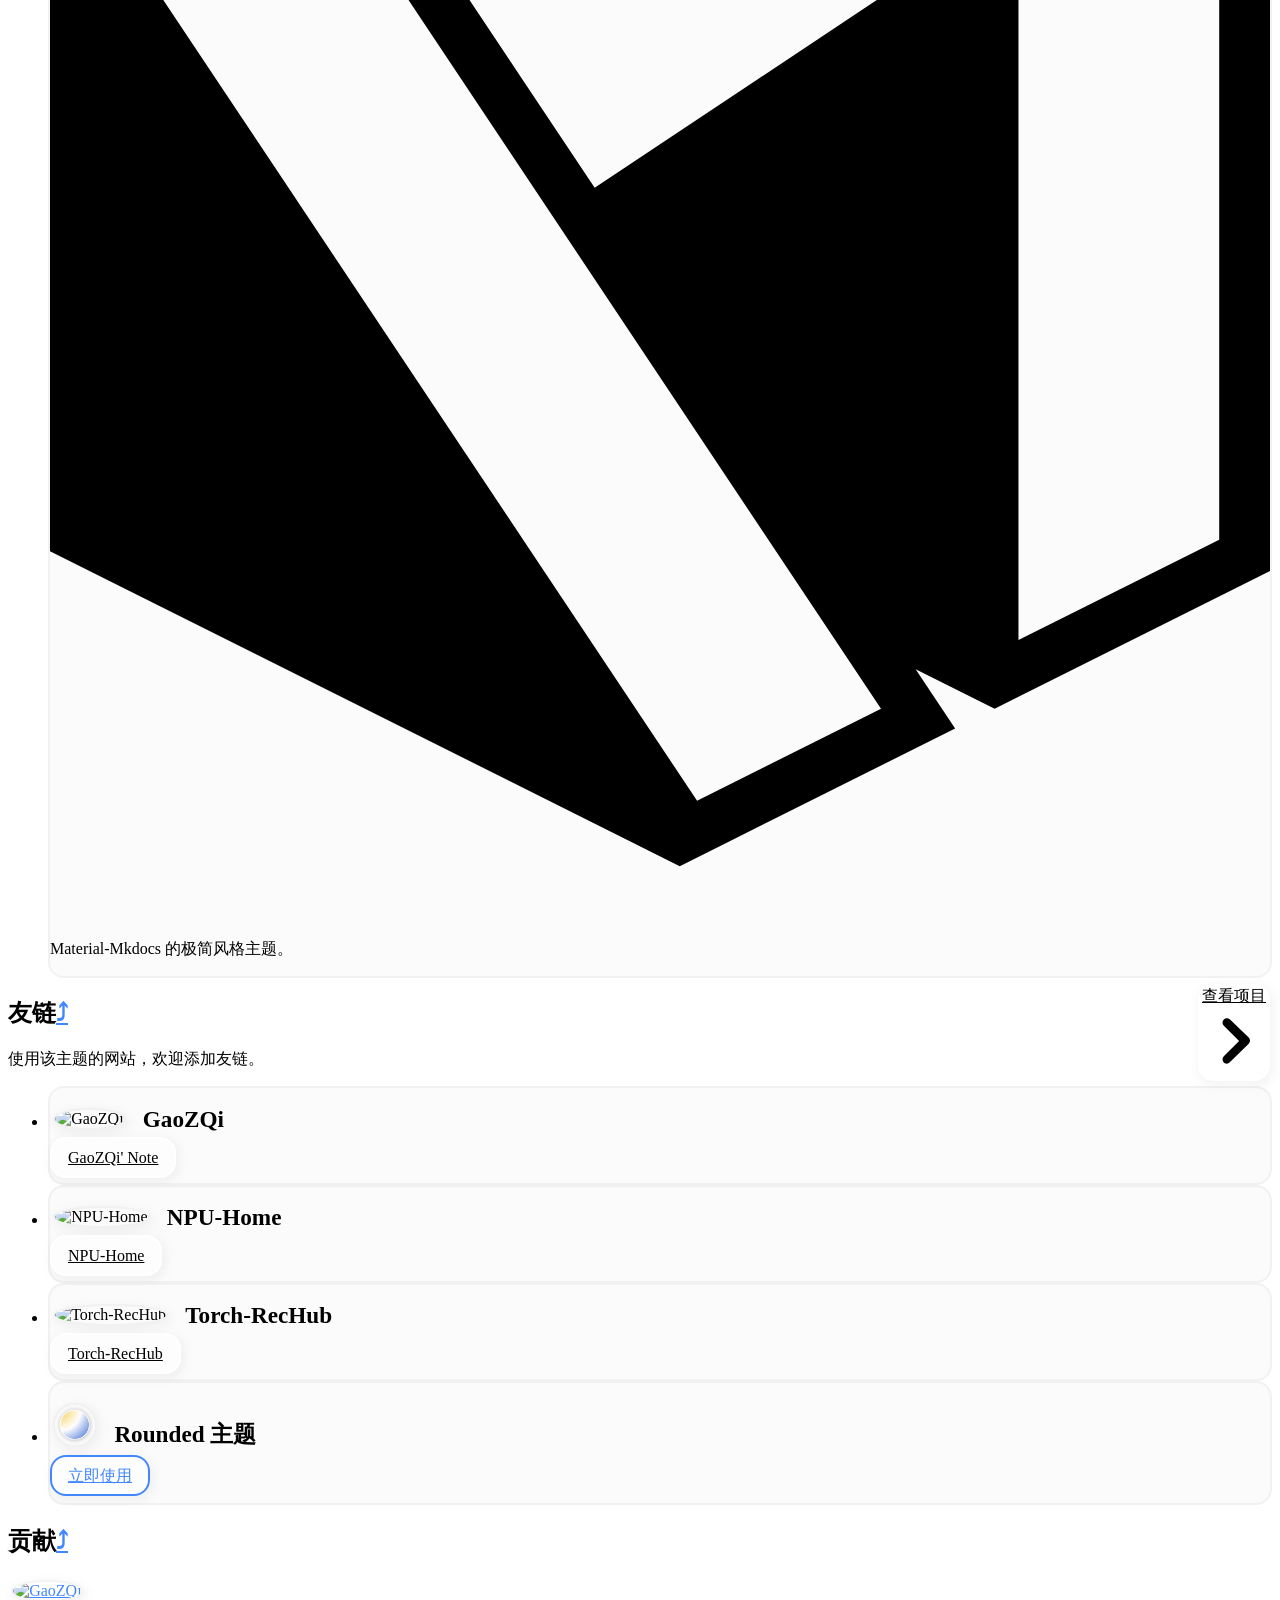
==== commit 1706fd5f: "Deployed 02e3f1b with MkDocs version: 1.6.1" ====
--- a/index.html
+++ b/index.html
@@ -1031,43 +1031,9 @@
 <script src="https://giscus.app/client.js" data-repo="GaoZQi/material-mkdocs-theme" data-repo-id="R_kgDOMtruFQ"
     data-category="General" data-category-id="DIC_kwDOMtruFc4Coo-F" data-mapping="title" data-strict="0"
     data-reactions-enabled="1" data-emit-metadata="0" data-input-position="top"
-    data-theme="https://cdn.mengze.vip/gh/GaoZQi/rounded-giscus@main/Round.css" data-lang="zh-CN" data-loading="lazy"
-    crossorigin="anonymous" async></script>
+    data-theme="https://cdn.mengze.vip/gh/GaoZQi/rounded-giscus@main/round-auto_1.0.css" data-lang="zh-CN"
+    data-loading="lazy" crossorigin="anonymous" async></script>
 <!-- Synchronize Giscus theme with palette -->
-<script>
-    var giscus = document.querySelector("script[src*=giscus]")
-
-    // Set palette on initial load
-    var palette = __md_get("__palette")
-    if (palette && typeof palette.color === "object") {
-        var theme = palette.color.scheme === "slate"
-            ? "transparent_dark"
-            : "light"
-
-        // Instruct Giscus to set theme
-        giscus.setAttribute("data-theme", theme)
-    }
-
-    // Register event handlers after documented loaded
-    document.addEventListener("DOMContentLoaded", function () {
-        var ref = document.querySelector("[data-md-component=palette]")
-        ref.addEventListener("change", function () {
-            var palette = __md_get("__palette")
-            if (palette && typeof palette.color === "object") {
-                var theme = palette.color.scheme === "slate"
-                    ? "transparent_dark"
-                    : "light"
-
-                // Instruct Giscus to change theme
-                var frame = document.querySelector(".giscus-frame")
-                frame.contentWindow.postMessage(
-                    { giscus: { setConfig: { theme } } },
-                    "https://giscus.app"
-                )
-            }
-        })
-    })
-</script>
 
                 
               </article>
@@ -1146,7 +1112,9 @@
       
         <script src="js/timeago_mkdocs_material.js"></script>
       
-        <script src="https://cdn.jsdelivr.net/npm/mathjax@3/es5/tex-mml-chtml.js"></script>
+        <script src="resources/javascript/mathjax.js"></script>
+      
+        <script src="https://unpkg.com/mathjax@3/es5/tex-mml-chtml.js"></script>
       
     
   <script id="init-glightbox">const lightbox = GLightbox({"touchNavigation": true, "loop": false, "zoomable": true, "draggable": true, "openEffect": "zoom", "closeEffect": "zoom", "slideEffect": "slide"});
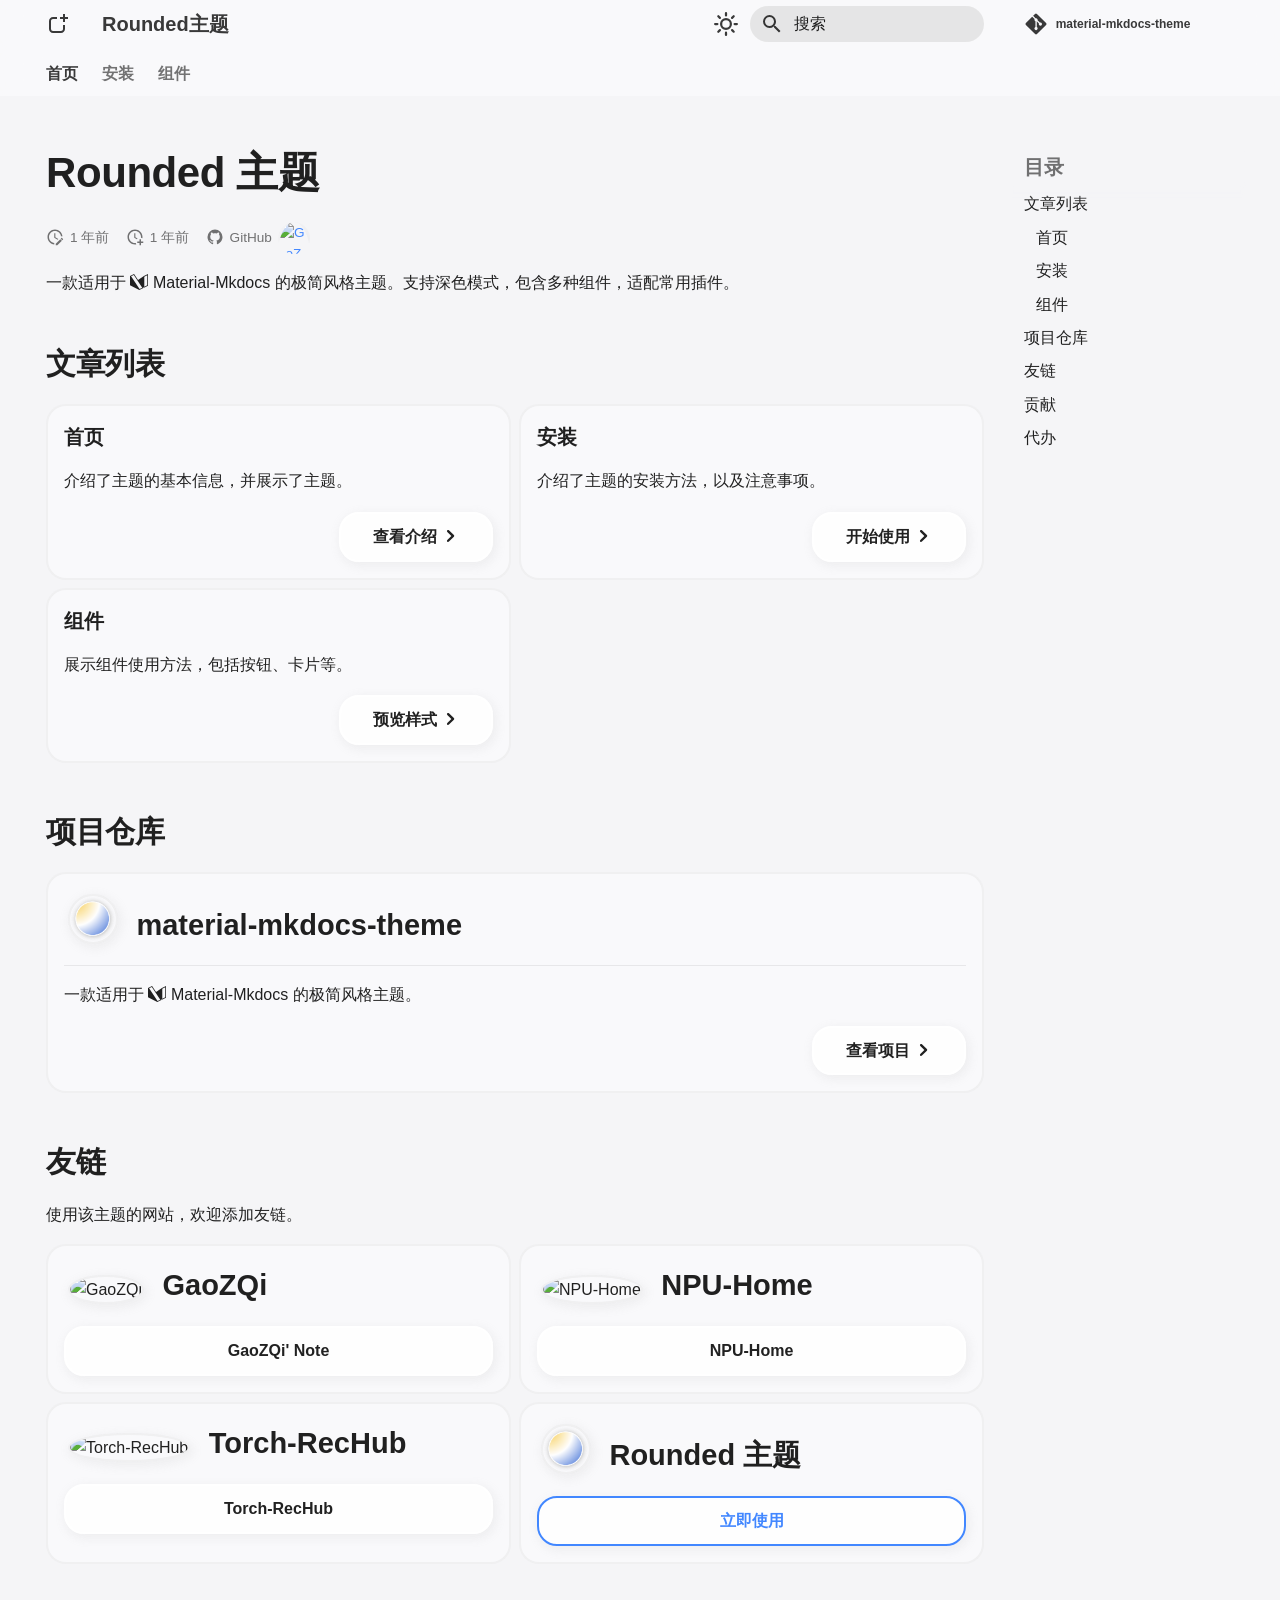
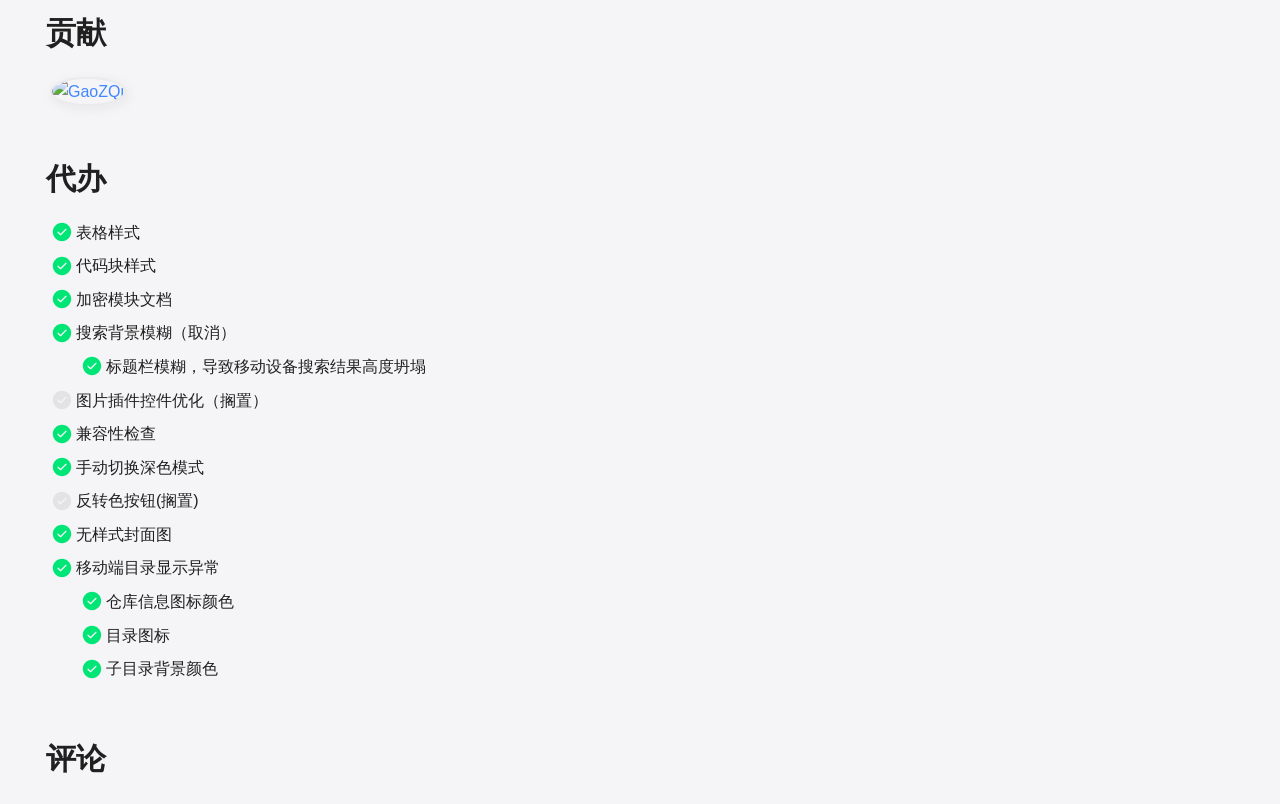
==== commit 45958255: "Deployed 119d31d with MkDocs version: 1.6.1" ====
--- a/index.html
+++ b/index.html
@@ -16,7 +16,7 @@
       
       
       <link rel="icon" href="images/icon.png">
-      <meta name="generator" content="mkdocs-1.6.1, mkdocs-material-9.6.12">
+      <meta name="generator" content="mkdocs-1.6.1, mkdocs-material-9.6.14">
     
     
       
@@ -24,7 +24,7 @@
       
     
     
-      <link rel="stylesheet" href="assets/stylesheets/main.2afb09e1.min.css">
+      <link rel="stylesheet" href="assets/stylesheets/main.342714a4.min.css">
       
         
         <link rel="stylesheet" href="assets/stylesheets/palette.06af60db.min.css">
@@ -76,7 +76,7 @@
     
     
     
-    <body dir="ltr" data-md-color-scheme="default" data-md-color-primary="indigo" data-md-color-accent="indigo">
+    <body dir="ltr" data-md-color-scheme="auto" data-md-color-primary="indigo" data-md-color-accent="indigo">
   
     
     <input class="md-toggle" data-md-toggle="drawer" type="checkbox" id="__drawer" autocomplete="off">
@@ -132,7 +132,7 @@
     
     
     
-    <input class="md-option" data-md-color-media="(prefers-color-scheme)" data-md-color-scheme="default" data-md-color-primary="indigo" data-md-color-accent="indigo"  aria-label="切换为浅色模式"  type="radio" name="__palette" id="__palette_0">
+    <input class="md-option" data-md-color-media="(prefers-color-scheme: auto)" data-md-color-scheme="auto" data-md-color-primary="indigo" data-md-color-accent="indigo"  aria-label="切换为浅色模式"  type="radio" name="__palette" id="__palette_0">
     
       <label class="md-header__button md-icon" title="切换为浅色模式" for="__palette_1" hidden>
         <svg xmlns="http://www.w3.org/2000/svg" viewBox="0 0 24 24"><path d="M9 2c3.87 0 7 3.13 7 7 0 2.38-1.19 4.47-3 5.74V17c0 .55-.45 1-1 1H6c-.55 0-1-.45-1-1v-2.26C3.19 13.47 2 11.38 2 9c0-3.87 3.13-7 7-7M6 21v-1h6v1c0 .55-.45 1-1 1H7c-.55 0-1-.45-1-1M9 4C6.24 4 4 6.24 4 9c0 2.05 1.23 3.81 3 4.58V16h4v-2.42c1.77-.77 3-2.53 3-4.58 0-2.76-2.24-5-5-5m10 9h-2l-3.2 9h1.9l.7-2h3.2l.7 2h1.9zm-2.15 5.65L18 15l1.15 3.65z"/></svg>
@@ -895,7 +895,7 @@
     <span class="md-icon" title="最后更新">
       <svg xmlns="http://www.w3.org/2000/svg" viewBox="0 0 24 24"><path d="M21 13.1c-.1 0-.3.1-.4.2l-1 1 2.1 2.1 1-1c.2-.2.2-.6 0-.8l-1.3-1.3c-.1-.1-.2-.2-.4-.2m-1.9 1.8-6.1 6V23h2.1l6.1-6.1zM12.5 7v5.2l4 2.4-1 1L11 13V7zM11 21.9c-5.1-.5-9-4.8-9-9.9C2 6.5 6.5 2 12 2c5.3 0 9.6 4.1 10 9.3-.3-.1-.6-.2-1-.2s-.7.1-1 .2C19.6 7.2 16.2 4 12 4c-4.4 0-8 3.6-8 8 0 4.1 3.1 7.5 7.1 7.9l-.1.2z"/></svg>
     </span>
-    <span class="git-revision-date-localized-plugin git-revision-date-localized-plugin-timeago" title="2025年4月24日 01:20:25"><span class="timeago" datetime="2025-04-24T01:20:25+08:00" locale="zh"></span></span><span class="git-revision-date-localized-plugin git-revision-date-localized-plugin-iso_date" title="2025年4月24日 01:20:25">2025-04-24</span>
+    <span class="git-revision-date-localized-plugin git-revision-date-localized-plugin-timeago" title="2025年4月24日 01:20:25 CST"><span class="timeago" datetime="2025-04-24T01:20:25+08:00" locale="zh"></span></span><span class="git-revision-date-localized-plugin git-revision-date-localized-plugin-iso_date" title="2025年4月24日 01:20:25 CST">2025-04-24</span>
   </span>
 
     
@@ -905,7 +905,7 @@
     <span class="md-icon" title="创建日期">
       <svg xmlns="http://www.w3.org/2000/svg" viewBox="0 0 24 24"><path d="M14.47 15.08 11 13V7h1.5v5.25l3.08 1.83c-.41.28-.79.62-1.11 1m-1.39 4.84c-.36.05-.71.08-1.08.08-4.42 0-8-3.58-8-8s3.58-8 8-8 8 3.58 8 8c0 .37-.03.72-.08 1.08.69.1 1.33.32 1.92.64.1-.56.16-1.13.16-1.72 0-5.5-4.5-10-10-10S2 6.5 2 12s4.47 10 10 10c.59 0 1.16-.06 1.72-.16-.32-.59-.54-1.23-.64-1.92M18 15v3h-3v2h3v3h2v-3h3v-2h-3v-3z"/></svg>
     </span>
-    <span class="git-revision-date-localized-plugin git-revision-date-localized-plugin-timeago" title="2025年3月31日 22:29:56"><span class="timeago" datetime="2025-03-31T22:29:56+08:00" locale="zh"></span></span><span class="git-revision-date-localized-plugin git-revision-date-localized-plugin-iso_date" title="2025年3月31日 22:29:56">2025-03-31</span>
+    <span class="git-revision-date-localized-plugin git-revision-date-localized-plugin-timeago" title="2025年3月31日 22:29:56 CST"><span class="timeago" datetime="2025-03-31T22:29:56+08:00" locale="zh"></span></span><span class="git-revision-date-localized-plugin git-revision-date-localized-plugin-iso_date" title="2025年3月31日 22:29:56 CST">2025-03-31</span>
   </span>
 
     
@@ -1027,13 +1027,59 @@
 
 <!--  -->
 
+<h2 id="__comments">评论</h2>
 <!-- Insert generated snippet here -->
 <script src="https://giscus.app/client.js" data-repo="GaoZQi/material-mkdocs-theme" data-repo-id="R_kgDOMtruFQ"
     data-category="General" data-category-id="DIC_kwDOMtruFc4Coo-F" data-mapping="title" data-strict="0"
     data-reactions-enabled="1" data-emit-metadata="0" data-input-position="top"
     data-theme="https://cdn.mengze.vip/gh/GaoZQi/rounded-giscus@main/round-auto_1.0.css" data-lang="zh-CN"
     data-loading="lazy" crossorigin="anonymous" async></script>
+
 <!-- Synchronize Giscus theme with palette -->
+<script>
+    var giscus = document.querySelector("script[src*=giscus]");
+
+    // Set palette on initial load
+    var palette = __md_get("__palette");
+    if (palette && typeof palette.color === "object") {
+        var scheme = palette.color.scheme;
+        console.log("[Giscus] 当前配色方案 scheme =", scheme);
+        var theme = "https://cdn.mengze.vip/gh/GaoZQi/rounded-giscus@main/round-auto_1.0.css";
+
+        if (scheme === "slate") {
+            theme = "https://cdn.mengze.vip/gh/GaoZQi/rounded-giscus@main/round-dark_1.0.css";
+        } else if (scheme === "default") {
+            theme = "https://cdn.mengze.vip/gh/GaoZQi/rounded-giscus@main/round-light_1.0.css";
+        }
+
+        giscus.setAttribute("data-theme", theme);
+    }
+
+    // Register event handlers after document loaded
+    document.addEventListener("DOMContentLoaded", function () {
+        var ref = document.querySelector("[data-md-component=palette]");
+        ref.addEventListener("change", function () {
+            var palette = __md_get("__palette");
+            if (palette && typeof palette.color === "object") {
+                var scheme = palette.color.scheme;
+                console.log("[Giscus] 当前配色方案 scheme =", scheme);
+                var theme = "https://cdn.mengze.vip/gh/GaoZQi/rounded-giscus@main/round-auto_1.0.css";
+
+                if (scheme === "slate") {
+                    theme = "https://cdn.mengze.vip/gh/GaoZQi/rounded-giscus@main/round-dark_1.0.css";
+                } else if (scheme === "default") {
+                    theme = "https://cdn.mengze.vip/gh/GaoZQi/rounded-giscus@main/round-light_1.0.css";
+                }
+
+                var frame = document.querySelector(".giscus-frame");
+                frame.contentWindow.postMessage(
+                    { giscus: { setConfig: { theme } } },
+                    "https://giscus.app"
+                );
+            }
+        });
+    });
+</script>
 
                 
               </article>
@@ -1103,10 +1149,10 @@
     
     
       
-      <script id="__config" type="application/json">{"base": ".", "features": ["content.code.annotate", "navigation.tracking", "navigation.tabs", "navigation.indexes", "navigation.top", "content.code.copy", "content.code.annotate", "navigation.footer", "navigation.sections", "navigation.expand", "navigation.path", "toc.follow", "content.tooltips"], "search": "assets/javascripts/workers/search.f8cc74c7.min.js", "tags": null, "translations": {"clipboard.copied": "\u5df2\u590d\u5236", "clipboard.copy": "\u590d\u5236", "search.result.more.one": "\u5728\u8be5\u9875\u4e0a\u8fd8\u6709 1 \u4e2a\u7b26\u5408\u6761\u4ef6\u7684\u7ed3\u679c", "search.result.more.other": "\u5728\u8be5\u9875\u4e0a\u8fd8\u6709 # \u4e2a\u7b26\u5408\u6761\u4ef6\u7684\u7ed3\u679c", "search.result.none": "\u6ca1\u6709\u627e\u5230\u7b26\u5408\u6761\u4ef6\u7684\u7ed3\u679c", "search.result.one": "\u627e\u5230 1 \u4e2a\u7b26\u5408\u6761\u4ef6\u7684\u7ed3\u679c", "search.result.other": "# \u4e2a\u7b26\u5408\u6761\u4ef6\u7684\u7ed3\u679c", "search.result.placeholder": "\u952e\u5165\u4ee5\u5f00\u59cb\u641c\u7d22", "search.result.term.missing": "\u7f3a\u5c11", "select.version": "\u9009\u62e9\u5f53\u524d\u7248\u672c"}, "version": null}</script>
-    
-    
-      <script src="assets/javascripts/bundle.c8b220af.min.js"></script>
+      <script id="__config" type="application/json">{"base": ".", "features": ["content.code.annotate", "navigation.tracking", "navigation.tabs", "navigation.indexes", "navigation.top", "content.code.copy", "content.code.annotate", "navigation.footer", "navigation.sections", "navigation.expand", "navigation.path", "toc.follow", "content.tooltips"], "search": "assets/javascripts/workers/search.d50fe291.min.js", "tags": null, "translations": {"clipboard.copied": "\u5df2\u590d\u5236", "clipboard.copy": "\u590d\u5236", "search.result.more.one": "\u5728\u8be5\u9875\u4e0a\u8fd8\u6709 1 \u4e2a\u7b26\u5408\u6761\u4ef6\u7684\u7ed3\u679c", "search.result.more.other": "\u5728\u8be5\u9875\u4e0a\u8fd8\u6709 # \u4e2a\u7b26\u5408\u6761\u4ef6\u7684\u7ed3\u679c", "search.result.none": "\u6ca1\u6709\u627e\u5230\u7b26\u5408\u6761\u4ef6\u7684\u7ed3\u679c", "search.result.one": "\u627e\u5230 1 \u4e2a\u7b26\u5408\u6761\u4ef6\u7684\u7ed3\u679c", "search.result.other": "# \u4e2a\u7b26\u5408\u6761\u4ef6\u7684\u7ed3\u679c", "search.result.placeholder": "\u952e\u5165\u4ee5\u5f00\u59cb\u641c\u7d22", "search.result.term.missing": "\u7f3a\u5c11", "select.version": "\u9009\u62e9\u5f53\u524d\u7248\u672c"}, "version": null}</script>
+    
+    
+      <script src="assets/javascripts/bundle.13a4f30d.min.js"></script>
       
         <script src="js/timeago.min.js"></script>
       
--- a/assets/stylesheets/main.342714a4.min.css
+++ b/assets/stylesheets/main.342714a4.min.css
@@ -0,0 +1 @@
+@charset "UTF-8";html{-webkit-text-size-adjust:none;-moz-text-size-adjust:none;text-size-adjust:none;box-sizing:border-box}*,:after,:before{box-sizing:inherit}@media (prefers-reduced-motion){*,:after,:before{transition:none!important}}body{margin:0}a,button,input,label{-webkit-tap-highlight-color:transparent}a{color:inherit;text-decoration:none}hr{border:0;box-sizing:initial;display:block;height:.05rem;overflow:visible;padding:0}small{font-size:80%}sub,sup{line-height:1em}img{border-style:none}table{border-collapse:initial;border-spacing:0}td,th{font-weight:400;vertical-align:top}button{background:#0000;border:0;font-family:inherit;font-size:inherit;margin:0;padding:0}input{border:0;outline:none}:root{--md-primary-fg-color:#4051b5;--md-primary-fg-color--light:#5d6cc0;--md-primary-fg-color--dark:#303fa1;--md-primary-bg-color:#fff;--md-primary-bg-color--light:#ffffffb3;--md-accent-fg-color:#526cfe;--md-accent-fg-color--transparent:#526cfe1a;--md-accent-bg-color:#fff;--md-accent-bg-color--light:#ffffffb3}[data-md-color-scheme=default]{color-scheme:light}[data-md-color-scheme=default] img[src$="#gh-dark-mode-only"],[data-md-color-scheme=default] img[src$="#only-dark"]{display:none}:root,[data-md-color-scheme=default]{--md-hue:225deg;--md-default-fg-color:#000000de;--md-default-fg-color--light:#0000008a;--md-default-fg-color--lighter:#00000052;--md-default-fg-color--lightest:#00000012;--md-default-bg-color:#fff;--md-default-bg-color--light:#ffffffb3;--md-default-bg-color--lighter:#ffffff4d;--md-default-bg-color--lightest:#ffffff1f;--md-code-fg-color:#36464e;--md-code-bg-color:#f5f5f5;--md-code-hl-color:#4287ff;--md-code-hl-color--light:#4287ff1a;--md-code-hl-number-color:#d52a2a;--md-code-hl-special-color:#db1457;--md-code-hl-function-color:#a846b9;--md-code-hl-constant-color:#6e59d9;--md-code-hl-keyword-color:#3f6ec6;--md-code-hl-string-color:#1c7d4d;--md-code-hl-name-color:var(--md-code-fg-color);--md-code-hl-operator-color:var(--md-default-fg-color--light);--md-code-hl-punctuation-color:var(--md-default-fg-color--light);--md-code-hl-comment-color:var(--md-default-fg-color--light);--md-code-hl-generic-color:var(--md-default-fg-color--light);--md-code-hl-variable-color:var(--md-default-fg-color--light);--md-typeset-color:var(--md-default-fg-color);--md-typeset-a-color:var(--md-primary-fg-color);--md-typeset-del-color:#f5503d26;--md-typeset-ins-color:#0bd57026;--md-typeset-kbd-color:#fafafa;--md-typeset-kbd-accent-color:#fff;--md-typeset-kbd-border-color:#b8b8b8;--md-typeset-mark-color:#ffff0080;--md-typeset-table-color:#0000001f;--md-typeset-table-color--light:rgba(0,0,0,.035);--md-admonition-fg-color:var(--md-default-fg-color);--md-admonition-bg-color:var(--md-default-bg-color);--md-warning-fg-color:#000000de;--md-warning-bg-color:#ff9;--md-footer-fg-color:#fff;--md-footer-fg-color--light:#ffffffb3;--md-footer-fg-color--lighter:#ffffff73;--md-footer-bg-color:#000000de;--md-footer-bg-color--dark:#00000052;--md-shadow-z1:0 0.2rem 0.5rem #0000000d,0 0 0.05rem #0000001a;--md-shadow-z2:0 0.2rem 0.5rem #0000001a,0 0 0.05rem #00000040;--md-shadow-z3:0 0.2rem 0.5rem #0003,0 0 0.05rem #00000059}.md-icon svg{fill:currentcolor;display:block;height:1.2rem;width:1.2rem}body{-webkit-font-smoothing:antialiased;-moz-osx-font-smoothing:grayscale;--md-text-font-family:var(--md-text-font,_),-apple-system,BlinkMacSystemFont,Helvetica,Arial,sans-serif;--md-code-font-family:var(--md-code-font,_),SFMono-Regular,Consolas,Menlo,monospace}aside,body,input{font-feature-settings:"kern","liga";color:var(--md-typeset-color);font-family:var(--md-text-font-family)}code,kbd,pre{font-feature-settings:"kern";font-family:var(--md-code-font-family)}:root{--md-typeset-table-sort-icon:url('data:image/svg+xml;charset=utf-8,<svg xmlns="http://www.w3.org/2000/svg" viewBox="0 0 24 24"><path d="m18 21-4-4h3V7h-3l4-4 4 4h-3v10h3M2 19v-2h10v2M2 13v-2h7v2M2 7V5h4v2z"/></svg>');--md-typeset-table-sort-icon--asc:url('data:image/svg+xml;charset=utf-8,<svg xmlns="http://www.w3.org/2000/svg" viewBox="0 0 24 24"><path d="M19 17h3l-4 4-4-4h3V3h2M2 17h10v2H2M6 5v2H2V5m0 6h7v2H2z"/></svg>');--md-typeset-table-sort-icon--desc:url('data:image/svg+xml;charset=utf-8,<svg xmlns="http://www.w3.org/2000/svg" viewBox="0 0 24 24"><path d="M19 7h3l-4-4-4 4h3v14h2M2 17h10v2H2M6 5v2H2V5m0 6h7v2H2z"/></svg>')}.md-typeset{-webkit-print-color-adjust:exact;color-adjust:exact;font-size:.8rem;line-height:1.6;overflow-wrap:break-word}@media print{.md-typeset{font-size:.68rem}}.md-typeset blockquote,.md-typeset dl,.md-typeset figure,.md-typeset ol,.md-typeset pre,.md-typeset ul{margin-bottom:1em;margin-top:1em}.md-typeset h1{color:var(--md-default-fg-color--light);font-size:2em;line-height:1.3;margin:0 0 1.25em}.md-typeset h1,.md-typeset h2{font-weight:300;letter-spacing:-.01em}.md-typeset h2{font-size:1.5625em;line-height:1.4;margin:1.6em 0 .64em}.md-typeset h3{font-size:1.25em;font-weight:400;letter-spacing:-.01em;line-height:1.5;margin:1.6em 0 .8em}.md-typeset h2+h3{margin-top:.8em}.md-typeset h4{font-weight:700;letter-spacing:-.01em;margin:1em 0}.md-typeset h5,.md-typeset h6{color:var(--md-default-fg-color--light);font-size:.8em;font-weight:700;letter-spacing:-.01em;margin:1.25em 0}.md-typeset h5{text-transform:uppercase}.md-typeset h5 code{text-transform:none}.md-typeset hr{border-bottom:.05rem solid var(--md-default-fg-color--lightest);display:flow-root;margin:1.5em 0}.md-typeset a{color:var(--md-typeset-a-color);word-break:break-word}.md-typeset a,.md-typeset a:before{transition:color 125ms}.md-typeset a:focus,.md-typeset a:hover{color:var(--md-accent-fg-color)}.md-typeset a:focus code,.md-typeset a:hover code{background-color:var(--md-accent-fg-color--transparent)}.md-typeset a code{color:currentcolor;transition:background-color 125ms}.md-typeset a.focus-visible{outline-color:var(--md-accent-fg-color);outline-offset:.2rem}.md-typeset code,.md-typeset kbd,.md-typeset pre{color:var(--md-code-fg-color);direction:ltr;font-variant-ligatures:none}@media print{.md-typeset code,.md-typeset kbd,.md-typeset pre{white-space:pre-wrap}}.md-typeset code{background-color:var(--md-code-bg-color);border-radius:.1rem;-webkit-box-decoration-break:clone;box-decoration-break:clone;font-size:.85em;padding:0 .2941176471em;word-break:break-word}.md-typeset code:not(.focus-visible){-webkit-tap-highlight-color:transparent;outline:none}.md-typeset pre{display:flow-root;line-height:1.4;position:relative}.md-typeset pre>code{-webkit-box-decoration-break:slice;box-decoration-break:slice;box-shadow:none;display:block;margin:0;outline-color:var(--md-accent-fg-color);overflow:auto;padding:.7720588235em 1.1764705882em;scrollbar-color:var(--md-default-fg-color--lighter) #0000;scrollbar-width:thin;touch-action:auto;word-break:normal}.md-typeset pre>code:hover{scrollbar-color:var(--md-accent-fg-color) #0000}.md-typeset pre>code::-webkit-scrollbar{height:.2rem;width:.2rem}.md-typeset pre>code::-webkit-scrollbar-thumb{background-color:var(--md-default-fg-color--lighter)}.md-typeset pre>code::-webkit-scrollbar-thumb:hover{background-color:var(--md-accent-fg-color)}.md-typeset kbd{background-color:var(--md-typeset-kbd-color);border-radius:.1rem;box-shadow:0 .1rem 0 .05rem var(--md-typeset-kbd-border-color),0 .1rem 0 var(--md-typeset-kbd-border-color),0 -.1rem .2rem var(--md-typeset-kbd-accent-color) inset;color:var(--md-default-fg-color);display:inline-block;font-size:.75em;padding:0 .6666666667em;vertical-align:text-top;word-break:break-word}.md-typeset mark{background-color:var(--md-typeset-mark-color);-webkit-box-decoration-break:clone;box-decoration-break:clone;color:inherit;word-break:break-word}.md-typeset abbr{border-bottom:.05rem dotted var(--md-default-fg-color--light);cursor:help;text-decoration:none}.md-typeset small{opacity:.75}[dir=ltr] .md-typeset sub,[dir=ltr] .md-typeset sup{margin-left:.078125em}[dir=rtl] .md-typeset sub,[dir=rtl] .md-typeset sup{margin-right:.078125em}[dir=ltr] .md-typeset blockquote{padding-left:.6rem}[dir=rtl] .md-typeset blockquote{padding-right:.6rem}[dir=ltr] .md-typeset blockquote{border-left:.2rem solid var(--md-default-fg-color--lighter)}[dir=rtl] .md-typeset blockquote{border-right:.2rem solid var(--md-default-fg-color--lighter)}.md-typeset blockquote{color:var(--md-default-fg-color--light);margin-left:0;margin-right:0}.md-typeset ul{list-style-type:disc}.md-typeset ul[type]{list-style-type:revert-layer}[dir=ltr] .md-typeset ol,[dir=ltr] .md-typeset ul{margin-left:.625em}[dir=rtl] .md-typeset ol,[dir=rtl] .md-typeset ul{margin-right:.625em}.md-typeset ol,.md-typeset ul{padding:0}.md-typeset ol:not([hidden]),.md-typeset ul:not([hidden]){display:flow-root}.md-typeset ol ol,.md-typeset ul ol{list-style-type:lower-alpha}.md-typeset ol ol ol,.md-typeset ul ol ol{list-style-type:lower-roman}.md-typeset ol ol ol ol,.md-typeset ul ol ol ol{list-style-type:upper-alpha}.md-typeset ol ol ol ol ol,.md-typeset ul ol ol ol ol{list-style-type:upper-roman}.md-typeset ol[type],.md-typeset ul[type]{list-style-type:revert-layer}[dir=ltr] .md-typeset ol li,[dir=ltr] .md-typeset ul li{margin-left:1.25em}[dir=rtl] .md-typeset ol li,[dir=rtl] .md-typeset ul li{margin-right:1.25em}.md-typeset ol li,.md-typeset ul li{margin-bottom:.5em}.md-typeset ol li blockquote,.md-typeset ol li p,.md-typeset ul li blockquote,.md-typeset ul li p{margin:.5em 0}.md-typeset ol li:last-child,.md-typeset ul li:last-child{margin-bottom:0}[dir=ltr] .md-typeset ol li ol,[dir=ltr] .md-typeset ol li ul,[dir=ltr] .md-typeset ul li ol,[dir=ltr] .md-typeset ul li ul{margin-left:.625em}[dir=rtl] .md-typeset ol li ol,[dir=rtl] .md-typeset ol li ul,[dir=rtl] .md-typeset ul li ol,[dir=rtl] .md-typeset ul li ul{margin-right:.625em}.md-typeset ol li ol,.md-typeset ol li ul,.md-typeset ul li ol,.md-typeset ul li ul{margin-bottom:.5em;margin-top:.5em}[dir=ltr] .md-typeset dd{margin-left:1.875em}[dir=rtl] .md-typeset dd{margin-right:1.875em}.md-typeset dd{margin-bottom:1.5em;margin-top:1em}.md-typeset img,.md-typeset svg,.md-typeset video{height:auto;max-width:100%}.md-typeset img[align=left]{margin:1em 1em 1em 0}.md-typeset img[align=right]{margin:1em 0 1em 1em}.md-typeset img[align]:only-child{margin-top:0}.md-typeset figure{display:flow-root;margin:1em auto;max-width:100%;text-align:center;width:-moz-fit-content;width:fit-content}.md-typeset figure img{display:block;margin:0 auto}.md-typeset figcaption{font-style:italic;margin:1em auto;max-width:24rem}.md-typeset iframe{max-width:100%}.md-typeset table:not([class]){background-color:var(--md-default-bg-color);border:.05rem solid var(--md-typeset-table-color);border-radius:.1rem;display:inline-block;font-size:.64rem;max-width:100%;overflow:auto;touch-action:auto}@media print{.md-typeset table:not([class]){display:table}}.md-typeset table:not([class])+*{margin-top:1.5em}.md-typeset table:not([class]) td>:first-child,.md-typeset table:not([class]) th>:first-child{margin-top:0}.md-typeset table:not([class]) td>:last-child,.md-typeset table:not([class]) th>:last-child{margin-bottom:0}.md-typeset table:not([class]) td:not([align]),.md-typeset table:not([class]) th:not([align]){text-align:left}[dir=rtl] .md-typeset table:not([class]) td:not([align]),[dir=rtl] .md-typeset table:not([class]) th:not([align]){text-align:right}.md-typeset table:not([class]) th{font-weight:700;min-width:5rem;padding:.9375em 1.25em;vertical-align:top}.md-typeset table:not([class]) td{border-top:.05rem solid var(--md-typeset-table-color);padding:.9375em 1.25em;vertical-align:top}.md-typeset table:not([class]) tbody tr{transition:background-color 125ms}.md-typeset table:not([class]) tbody tr:hover{background-color:var(--md-typeset-table-color--light);box-shadow:0 .05rem 0 var(--md-default-bg-color) inset}.md-typeset table:not([class]) a{word-break:normal}.md-typeset table th[role=columnheader]{cursor:pointer}[dir=ltr] .md-typeset table th[role=columnheader]:after{margin-left:.5em}[dir=rtl] .md-typeset table th[role=columnheader]:after{margin-right:.5em}.md-typeset table th[role=columnheader]:after{content:"";display:inline-block;height:1.2em;-webkit-mask-image:var(--md-typeset-table-sort-icon);mask-image:var(--md-typeset-table-sort-icon);-webkit-mask-repeat:no-repeat;mask-repeat:no-repeat;-webkit-mask-size:contain;mask-size:contain;transition:background-color 125ms;vertical-align:text-bottom;width:1.2em}.md-typeset table th[role=columnheader]:hover:after{background-color:var(--md-default-fg-color--lighter)}.md-typeset table th[role=columnheader][aria-sort=ascending]:after{background-color:var(--md-default-fg-color--light);-webkit-mask-image:var(--md-typeset-table-sort-icon--asc);mask-image:var(--md-typeset-table-sort-icon--asc)}.md-typeset table th[role=columnheader][aria-sort=descending]:after{background-color:var(--md-default-fg-color--light);-webkit-mask-image:var(--md-typeset-table-sort-icon--desc);mask-image:var(--md-typeset-table-sort-icon--desc)}.md-typeset__scrollwrap{margin:1em -.8rem;overflow-x:auto;touch-action:auto}.md-typeset__table{display:inline-block;margin-bottom:.5em;padding:0 .8rem}@media print{.md-typeset__table{display:block}}html .md-typeset__table table{display:table;margin:0;overflow:hidden;width:100%}@media screen and (max-width:44.984375em){.md-content__inner>pre{margin:1em -.8rem}.md-content__inner>pre code{border-radius:0}}.md-typeset .md-author{border-radius:100%;display:block;flex-shrink:0;height:1.6rem;overflow:hidden;position:relative;transition:color 125ms,transform 125ms;width:1.6rem}.md-typeset .md-author img{display:block}.md-typeset .md-author--more{background:var(--md-default-fg-color--lightest);color:var(--md-default-fg-color--lighter);font-size:.6rem;font-weight:700;line-height:1.6rem;text-align:center}.md-typeset .md-author--long{height:2.4rem;width:2.4rem}.md-typeset a.md-author{transform:scale(1)}.md-typeset a.md-author img{border-radius:100%;filter:grayscale(100%) opacity(75%);transition:filter 125ms}.md-typeset a.md-author:focus,.md-typeset a.md-author:hover{transform:scale(1.1);z-index:1}.md-typeset a.md-author:focus img,.md-typeset a.md-author:hover img{filter:grayscale(0)}.md-banner{background-color:var(--md-footer-bg-color);color:var(--md-footer-fg-color);overflow:auto}@media print{.md-banner{display:none}}.md-banner--warning{background-color:var(--md-warning-bg-color);color:var(--md-warning-fg-color)}.md-banner__inner{font-size:.7rem;margin:.6rem auto;padding:0 .8rem}[dir=ltr] .md-banner__button{float:right}[dir=rtl] .md-banner__button{float:left}.md-banner__button{color:inherit;cursor:pointer;transition:opacity .25s}.no-js .md-banner__button{display:none}.md-banner__button:hover{opacity:.7}html{font-size:125%;height:100%;overflow-x:hidden}@media screen and (min-width:100em){html{font-size:137.5%}}@media screen and (min-width:125em){html{font-size:150%}}body{background-color:var(--md-default-bg-color);display:flex;flex-direction:column;font-size:.5rem;min-height:100%;position:relative;width:100%}@media print{body{display:block}}@media screen and (max-width:59.984375em){body[data-md-scrolllock]{position:fixed}}.md-grid{margin-left:auto;margin-right:auto;max-width:61rem}.md-container{display:flex;flex-direction:column;flex-grow:1}@media print{.md-container{display:block}}.md-main{flex-grow:1}.md-main__inner{display:flex;height:100%;margin-top:1.5rem}.md-ellipsis{overflow:hidden;text-overflow:ellipsis}.md-toggle{display:none}.md-option{height:0;opacity:0;position:absolute;width:0}.md-option:checked+label:not([hidden]){display:block}.md-option.focus-visible+label{outline-color:var(--md-accent-fg-color);outline-style:auto}.md-skip{background-color:var(--md-default-fg-color);border-radius:.1rem;color:var(--md-default-bg-color);font-size:.64rem;margin:.5rem;opacity:0;outline-color:var(--md-accent-fg-color);padding:.3rem .5rem;position:fixed;transform:translateY(.4rem);z-index:-1}.md-skip:focus{opacity:1;transform:translateY(0);transition:transform .25s cubic-bezier(.4,0,.2,1),opacity 175ms 75ms;z-index:10}@page{margin:25mm}:root{--md-clipboard-icon:url('data:image/svg+xml;charset=utf-8,<svg xmlns="http://www.w3.org/2000/svg" viewBox="0 0 24 24"><path d="M19 21H8V7h11m0-2H8a2 2 0 0 0-2 2v14a2 2 0 0 0 2 2h11a2 2 0 0 0 2-2V7a2 2 0 0 0-2-2m-3-4H4a2 2 0 0 0-2 2v14h2V3h12z"/></svg>')}.md-clipboard{border-radius:.1rem;color:var(--md-default-fg-color--lightest);cursor:pointer;height:1.5em;outline-color:var(--md-accent-fg-color);outline-offset:.1rem;position:absolute;right:.5em;top:.5em;transition:color .25s;width:1.5em;z-index:1}@media print{.md-clipboard{display:none}}.md-clipboard:not(.focus-visible){-webkit-tap-highlight-color:transparent;outline:none}:hover>.md-clipboard{color:var(--md-default-fg-color--light)}.md-clipboard:focus,.md-clipboard:hover{color:var(--md-accent-fg-color)}.md-clipboard:after{background-color:currentcolor;content:"";display:block;height:1.125em;margin:0 auto;-webkit-mask-image:var(--md-clipboard-icon);mask-image:var(--md-clipboard-icon);-webkit-mask-position:center;mask-position:center;-webkit-mask-repeat:no-repeat;mask-repeat:no-repeat;-webkit-mask-size:contain;mask-size:contain;width:1.125em}.md-clipboard--inline{cursor:pointer}.md-clipboard--inline code{transition:color .25s,background-color .25s}.md-clipboard--inline:focus code,.md-clipboard--inline:hover code{background-color:var(--md-accent-fg-color--transparent);color:var(--md-accent-fg-color)}.md-typeset .md-code__content{display:grid}@keyframes consent{0%{opacity:0;transform:translateY(100%)}to{opacity:1;transform:translateY(0)}}@keyframes overlay{0%{opacity:0}to{opacity:1}}.md-consent__overlay{animation:overlay .25s both;-webkit-backdrop-filter:blur(.1rem);backdrop-filter:blur(.1rem);background-color:#0000008a;height:100%;opacity:1;position:fixed;top:0;width:100%;z-index:5}.md-consent__inner{animation:consent .5s cubic-bezier(.1,.7,.1,1) both;background-color:var(--md-default-bg-color);border:0;border-radius:.1rem;bottom:0;box-shadow:0 0 .2rem #0000001a,0 .2rem .4rem #0003;max-height:100%;overflow:auto;padding:0;position:fixed;width:100%;z-index:5}.md-consent__form{padding:.8rem}.md-consent__settings{display:none;margin:1em 0}input:checked+.md-consent__settings{display:block}.md-consent__controls{margin-bottom:.8rem}.md-typeset .md-consent__controls .md-button{display:inline}@media screen and (max-width:44.984375em){.md-typeset .md-consent__controls .md-button{display:block;margin-top:.4rem;text-align:center;width:100%}}.md-consent label{cursor:pointer}.md-content{flex-grow:1;min-width:0}.md-content__inner{margin:0 .8rem 1.2rem;padding-top:.6rem}@media screen and (min-width:76.25em){[dir=ltr] .md-sidebar--primary:not([hidden])~.md-content>.md-content__inner{margin-left:1.2rem}[dir=ltr] .md-sidebar--secondary:not([hidden])~.md-content>.md-content__inner,[dir=rtl] .md-sidebar--primary:not([hidden])~.md-content>.md-content__inner{margin-right:1.2rem}[dir=rtl] .md-sidebar--secondary:not([hidden])~.md-content>.md-content__inner{margin-left:1.2rem}}.md-content__inner:before{content:"";display:block;height:.4rem}.md-content__inner>:last-child{margin-bottom:0}[dir=ltr] .md-content__button{float:right}[dir=rtl] .md-content__button{float:left}[dir=ltr] .md-content__button{margin-left:.4rem}[dir=rtl] .md-content__button{margin-right:.4rem}.md-content__button{margin:.4rem 0;padding:0}@media print{.md-content__button{display:none}}.md-typeset .md-content__button{color:var(--md-default-fg-color--lighter)}.md-content__button svg{display:inline;vertical-align:top}[dir=rtl] .md-content__button svg{transform:scaleX(-1)}[dir=ltr] .md-dialog{right:.8rem}[dir=rtl] .md-dialog{left:.8rem}.md-dialog{background-color:var(--md-default-fg-color);border-radius:.1rem;bottom:.8rem;box-shadow:var(--md-shadow-z3);min-width:11.1rem;opacity:0;padding:.4rem .6rem;pointer-events:none;position:fixed;transform:translateY(100%);transition:transform 0ms .4s,opacity .4s;z-index:4}@media print{.md-dialog{display:none}}.md-dialog--active{opacity:1;pointer-events:auto;transform:translateY(0);transition:transform .4s cubic-bezier(.075,.85,.175,1),opacity .4s}.md-dialog__inner{color:var(--md-default-bg-color);font-size:.7rem}.md-feedback{margin:2em 0 1em;text-align:center}.md-feedback fieldset{border:none;margin:0;padding:0}.md-feedback__title{font-weight:700;margin:1em auto}.md-feedback__inner{position:relative}.md-feedback__list{display:flex;flex-wrap:wrap;place-content:baseline center;position:relative}.md-feedback__list:hover .md-icon:not(:disabled){color:var(--md-default-fg-color--lighter)}:disabled .md-feedback__list{min-height:1.8rem}.md-feedback__icon{color:var(--md-default-fg-color--light);cursor:pointer;flex-shrink:0;margin:0 .1rem;transition:color 125ms}.md-feedback__icon:not(:disabled).md-icon:hover{color:var(--md-accent-fg-color)}.md-feedback__icon:disabled{color:var(--md-default-fg-color--lightest);pointer-events:none}.md-feedback__note{opacity:0;position:relative;transform:translateY(.4rem);transition:transform .4s cubic-bezier(.1,.7,.1,1),opacity .15s}.md-feedback__note>*{margin:0 auto;max-width:16rem}:disabled .md-feedback__note{opacity:1;transform:translateY(0)}@media print{.md-feedback{display:none}}.md-footer{background-color:var(--md-footer-bg-color);color:var(--md-footer-fg-color)}@media print{.md-footer{display:none}}.md-footer__inner{justify-content:space-between;overflow:auto;padding:.2rem}.md-footer__inner:not([hidden]){display:flex}.md-footer__link{align-items:end;display:flex;flex-grow:0.01;margin-bottom:.4rem;margin-top:1rem;max-width:100%;outline-color:var(--md-accent-fg-color);overflow:hidden;transition:opacity .25s}.md-footer__link:focus,.md-footer__link:hover{opacity:.7}[dir=rtl] .md-footer__link svg{transform:scaleX(-1)}@media screen and (max-width:44.984375em){.md-footer__link--prev{flex-shrink:0}.md-footer__link--prev .md-footer__title{display:none}}[dir=ltr] .md-footer__link--next{margin-left:auto}[dir=rtl] .md-footer__link--next{margin-right:auto}.md-footer__link--next{text-align:right}[dir=rtl] .md-footer__link--next{text-align:left}.md-footer__title{flex-grow:1;font-size:.9rem;margin-bottom:.7rem;max-width:calc(100% - 2.4rem);padding:0 1rem;white-space:nowrap}.md-footer__button{margin:.2rem;padding:.4rem}.md-footer__direction{font-size:.64rem;opacity:.7}.md-footer-meta{background-color:var(--md-footer-bg-color--dark)}.md-footer-meta__inner{display:flex;flex-wrap:wrap;justify-content:space-between;padding:.2rem}html .md-footer-meta.md-typeset a{color:var(--md-footer-fg-color--light)}html .md-footer-meta.md-typeset a:focus,html .md-footer-meta.md-typeset a:hover{color:var(--md-footer-fg-color)}.md-copyright{color:var(--md-footer-fg-color--lighter);font-size:.64rem;margin:auto .6rem;padding:.4rem 0;width:100%}@media screen and (min-width:45em){.md-copyright{width:auto}}.md-copyright__highlight{color:var(--md-footer-fg-color--light)}.md-social{display:inline-flex;gap:.2rem;margin:0 .4rem;padding:.2rem 0 .6rem}@media screen and (min-width:45em){.md-social{padding:.6rem 0}}.md-social__link{display:inline-block;height:1.6rem;text-align:center;width:1.6rem}.md-social__link:before{line-height:1.9}.md-social__link svg{fill:currentcolor;max-height:.8rem;vertical-align:-25%}.md-typeset .md-button{border:.1rem solid;border-radius:.1rem;color:var(--md-primary-fg-color);cursor:pointer;display:inline-block;font-weight:700;padding:.625em 2em;transition:color 125ms,background-color 125ms,border-color 125ms}.md-typeset .md-button--primary{background-color:var(--md-primary-fg-color);border-color:var(--md-primary-fg-color);color:var(--md-primary-bg-color)}.md-typeset .md-button:focus,.md-typeset .md-button:hover{background-color:var(--md-accent-fg-color);border-color:var(--md-accent-fg-color);color:var(--md-accent-bg-color)}[dir=ltr] .md-typeset .md-input{border-top-left-radius:.1rem}[dir=ltr] .md-typeset .md-input,[dir=rtl] .md-typeset .md-input{border-top-right-radius:.1rem}[dir=rtl] .md-typeset .md-input{border-top-left-radius:.1rem}.md-typeset .md-input{border-bottom:.1rem solid var(--md-default-fg-color--lighter);box-shadow:var(--md-shadow-z1);font-size:.8rem;height:1.8rem;padding:0 .6rem;transition:border .25s,box-shadow .25s}.md-typeset .md-input:focus,.md-typeset .md-input:hover{border-bottom-color:var(--md-accent-fg-color);box-shadow:var(--md-shadow-z2)}.md-typeset .md-input--stretch{width:100%}.md-header{background-color:var(--md-primary-fg-color);box-shadow:0 0 .2rem #0000,0 .2rem .4rem #0000;color:var(--md-primary-bg-color);display:block;left:0;position:sticky;right:0;top:0;z-index:4}@media print{.md-header{display:none}}.md-header[hidden]{transform:translateY(-100%);transition:transform .25s cubic-bezier(.8,0,.6,1),box-shadow .25s}.md-header--shadow{box-shadow:0 0 .2rem #0000001a,0 .2rem .4rem #0003;transition:transform .25s cubic-bezier(.1,.7,.1,1),box-shadow .25s}.md-header__inner{align-items:center;display:flex;padding:0 .2rem}.md-header__button{color:currentcolor;cursor:pointer;margin:.2rem;outline-color:var(--md-accent-fg-color);padding:.4rem;position:relative;transition:opacity .25s;vertical-align:middle;z-index:1}.md-header__button:hover{opacity:.7}.md-header__button:not([hidden]){display:inline-block}.md-header__button:not(.focus-visible){-webkit-tap-highlight-color:transparent;outline:none}.md-header__button.md-logo{margin:.2rem;padding:.4rem}@media screen and (max-width:76.234375em){.md-header__button.md-logo{display:none}}.md-header__button.md-logo img,.md-header__button.md-logo svg{fill:currentcolor;display:block;height:1.2rem;width:auto}@media screen and (min-width:60em){.md-header__button[for=__search]{display:none}}.no-js .md-header__button[for=__search]{display:none}[dir=rtl] .md-header__button[for=__search] svg{transform:scaleX(-1)}@media screen and (min-width:76.25em){.md-header__button[for=__drawer]{display:none}}.md-header__topic{display:flex;max-width:100%;position:absolute;transition:transform .4s cubic-bezier(.1,.7,.1,1),opacity .15s;white-space:nowrap}.md-header__topic+.md-header__topic{opacity:0;pointer-events:none;transform:translateX(1.25rem);transition:transform .4s cubic-bezier(1,.7,.1,.1),opacity .15s;z-index:-1}[dir=rtl] .md-header__topic+.md-header__topic{transform:translateX(-1.25rem)}.md-header__topic:first-child{font-weight:700}[dir=ltr] .md-header__title{margin-left:1rem;margin-right:.4rem}[dir=rtl] .md-header__title{margin-left:.4rem;margin-right:1rem}.md-header__title{flex-grow:1;font-size:.9rem;height:2.4rem;line-height:2.4rem}.md-header__title--active .md-header__topic{opacity:0;pointer-events:none;transform:translateX(-1.25rem);transition:transform .4s cubic-bezier(1,.7,.1,.1),opacity .15s;z-index:-1}[dir=rtl] .md-header__title--active .md-header__topic{transform:translateX(1.25rem)}.md-header__title--active .md-header__topic+.md-header__topic{opacity:1;pointer-events:auto;transform:translateX(0);transition:transform .4s cubic-bezier(.1,.7,.1,1),opacity .15s;z-index:0}.md-header__title>.md-header__ellipsis{height:100%;position:relative;width:100%}.md-header__option{display:flex;flex-shrink:0;max-width:100%;transition:max-width 0ms .25s,opacity .25s .25s;white-space:nowrap}[data-md-toggle=search]:checked~.md-header .md-header__option{max-width:0;opacity:0;transition:max-width 0ms,opacity 0ms}.md-header__option>input{bottom:0}.md-header__source{display:none}@media screen and (min-width:60em){[dir=ltr] .md-header__source{margin-left:1rem}[dir=rtl] .md-header__source{margin-right:1rem}.md-header__source{display:block;max-width:11.7rem;width:11.7rem}}@media screen and (min-width:76.25em){[dir=ltr] .md-header__source{margin-left:1.4rem}[dir=rtl] .md-header__source{margin-right:1.4rem}}.md-meta{color:var(--md-default-fg-color--light);font-size:.7rem;line-height:1.3}.md-meta__list{display:inline-flex;flex-wrap:wrap;list-style:none;margin:0;padding:0}.md-meta__item:not(:last-child):after{content:"·";margin-left:.2rem;margin-right:.2rem}.md-meta__link{color:var(--md-typeset-a-color)}.md-meta__link:focus,.md-meta__link:hover{color:var(--md-accent-fg-color)}.md-draft{background-color:#ff1744;border-radius:.125em;color:#fff;display:inline-block;font-weight:700;padding-left:.5714285714em;padding-right:.5714285714em}:root{--md-nav-icon--prev:url('data:image/svg+xml;charset=utf-8,<svg xmlns="http://www.w3.org/2000/svg" viewBox="0 0 24 24"><path d="M20 11v2H8l5.5 5.5-1.42 1.42L4.16 12l7.92-7.92L13.5 5.5 8 11z"/></svg>');--md-nav-icon--next:url('data:image/svg+xml;charset=utf-8,<svg xmlns="http://www.w3.org/2000/svg" viewBox="0 0 24 24"><path d="M8.59 16.58 13.17 12 8.59 7.41 10 6l6 6-6 6z"/></svg>');--md-toc-icon:url('data:image/svg+xml;charset=utf-8,<svg xmlns="http://www.w3.org/2000/svg" viewBox="0 0 24 24"><path d="M3 9h14V7H3zm0 4h14v-2H3zm0 4h14v-2H3zm16 0h2v-2h-2zm0-10v2h2V7zm0 6h2v-2h-2z"/></svg>')}.md-nav{font-size:.7rem;line-height:1.3}.md-nav__title{color:var(--md-default-fg-color--light);display:block;font-weight:700;overflow:hidden;padding:0 .6rem;text-overflow:ellipsis}.md-nav__title .md-nav__button{display:none}.md-nav__title .md-nav__button img{height:100%;width:auto}.md-nav__title .md-nav__button.md-logo img,.md-nav__title .md-nav__button.md-logo svg{fill:currentcolor;display:block;height:2.4rem;max-width:100%;object-fit:contain;width:auto}.md-nav__list{list-style:none;margin:0;padding:0}.md-nav__link{align-items:flex-start;display:flex;gap:.4rem;margin-top:.625em;scroll-snap-align:start;transition:color 125ms}.md-nav__link--passed{color:var(--md-default-fg-color--light)}.md-nav__item .md-nav__link--active,.md-nav__item .md-nav__link--active code{color:var(--md-typeset-a-color)}.md-nav__link .md-ellipsis{position:relative}[dir=ltr] .md-nav__link .md-icon:last-child{margin-left:auto}[dir=rtl] .md-nav__link .md-icon:last-child{margin-right:auto}.md-nav__link svg{fill:currentcolor;flex-shrink:0;height:1.3em;position:relative}.md-nav__link[for]:focus,.md-nav__link[for]:hover,.md-nav__link[href]:focus,.md-nav__link[href]:hover{color:var(--md-accent-fg-color);cursor:pointer}.md-nav__link.focus-visible{outline-color:var(--md-accent-fg-color);outline-offset:.2rem}.md-nav--primary .md-nav__link[for=__toc]{display:none}.md-nav--primary .md-nav__link[for=__toc] .md-icon:after{background-color:currentcolor;display:block;height:100%;-webkit-mask-image:var(--md-toc-icon);mask-image:var(--md-toc-icon);width:100%}.md-nav--primary .md-nav__link[for=__toc]~.md-nav{display:none}.md-nav__container>.md-nav__link{margin-top:0}.md-nav__container>.md-nav__link:first-child{flex-grow:1;min-width:0}.md-nav__icon{flex-shrink:0}.md-nav__source{display:none}@media screen and (max-width:76.234375em){.md-nav--primary,.md-nav--primary .md-nav{background-color:var(--md-default-bg-color);display:flex;flex-direction:column;height:100%;left:0;position:absolute;right:0;top:0;z-index:1}.md-nav--primary .md-nav__item,.md-nav--primary .md-nav__title{font-size:.8rem;line-height:1.5}.md-nav--primary .md-nav__title{background-color:var(--md-default-fg-color--lightest);color:var(--md-default-fg-color--light);cursor:pointer;height:5.6rem;line-height:2.4rem;padding:3rem .8rem .2rem;position:relative;white-space:nowrap}[dir=ltr] .md-nav--primary .md-nav__title .md-nav__icon{left:.4rem}[dir=rtl] .md-nav--primary .md-nav__title .md-nav__icon{right:.4rem}.md-nav--primary .md-nav__title .md-nav__icon{display:block;height:1.2rem;margin:.2rem;position:absolute;top:.4rem;width:1.2rem}.md-nav--primary .md-nav__title .md-nav__icon:after{background-color:currentcolor;content:"";display:block;height:100%;-webkit-mask-image:var(--md-nav-icon--prev);mask-image:var(--md-nav-icon--prev);-webkit-mask-position:center;mask-position:center;-webkit-mask-repeat:no-repeat;mask-repeat:no-repeat;-webkit-mask-size:contain;mask-size:contain;width:100%}.md-nav--primary .md-nav__title~.md-nav__list{background-color:var(--md-default-bg-color);box-shadow:0 .05rem 0 var(--md-default-fg-color--lightest) inset;overflow-y:auto;scroll-snap-type:y mandatory;touch-action:pan-y}.md-nav--primary .md-nav__title~.md-nav__list>:first-child{border-top:0}.md-nav--primary .md-nav__title[for=__drawer]{background-color:var(--md-primary-fg-color);color:var(--md-primary-bg-color);font-weight:700}.md-nav--primary .md-nav__title .md-logo{display:block;left:.2rem;margin:.2rem;padding:.4rem;position:absolute;right:.2rem;top:.2rem}.md-nav--primary .md-nav__list{flex:1}.md-nav--primary .md-nav__item{border-top:.05rem solid var(--md-default-fg-color--lightest)}.md-nav--primary .md-nav__item--active>.md-nav__link{color:var(--md-typeset-a-color)}.md-nav--primary .md-nav__item--active>.md-nav__link:focus,.md-nav--primary .md-nav__item--active>.md-nav__link:hover{color:var(--md-accent-fg-color)}.md-nav--primary .md-nav__link{margin-top:0;padding:.6rem .8rem}.md-nav--primary .md-nav__link svg{margin-top:.1em}.md-nav--primary .md-nav__link>.md-nav__link{padding:0}[dir=ltr] .md-nav--primary .md-nav__link .md-nav__icon{margin-right:-.2rem}[dir=rtl] .md-nav--primary .md-nav__link .md-nav__icon{margin-left:-.2rem}.md-nav--primary .md-nav__link .md-nav__icon{font-size:1.2rem;height:1.2rem;width:1.2rem}.md-nav--primary .md-nav__link .md-nav__icon:after{background-color:currentcolor;content:"";display:block;height:100%;-webkit-mask-image:var(--md-nav-icon--next);mask-image:var(--md-nav-icon--next);-webkit-mask-position:center;mask-position:center;-webkit-mask-repeat:no-repeat;mask-repeat:no-repeat;-webkit-mask-size:contain;mask-size:contain;width:100%}[dir=rtl] .md-nav--primary .md-nav__icon:after{transform:scale(-1)}.md-nav--primary .md-nav--secondary .md-nav{background-color:initial;position:static}[dir=ltr] .md-nav--primary .md-nav--secondary .md-nav .md-nav__link{padding-left:1.4rem}[dir=rtl] .md-nav--primary .md-nav--secondary .md-nav .md-nav__link{padding-right:1.4rem}[dir=ltr] .md-nav--primary .md-nav--secondary .md-nav .md-nav .md-nav__link{padding-left:2rem}[dir=rtl] .md-nav--primary .md-nav--secondary .md-nav .md-nav .md-nav__link{padding-right:2rem}[dir=ltr] .md-nav--primary .md-nav--secondary .md-nav .md-nav .md-nav .md-nav__link{padding-left:2.6rem}[dir=rtl] .md-nav--primary .md-nav--secondary .md-nav .md-nav .md-nav .md-nav__link{padding-right:2.6rem}[dir=ltr] .md-nav--primary .md-nav--secondary .md-nav .md-nav .md-nav .md-nav .md-nav__link{padding-left:3.2rem}[dir=rtl] .md-nav--primary .md-nav--secondary .md-nav .md-nav .md-nav .md-nav .md-nav__link{padding-right:3.2rem}.md-nav--secondary{background-color:initial}.md-nav__toggle~.md-nav{display:flex;opacity:0;transform:translateX(100%);transition:transform .25s cubic-bezier(.8,0,.6,1),opacity 125ms 50ms}[dir=rtl] .md-nav__toggle~.md-nav{transform:translateX(-100%)}.md-nav__toggle:checked~.md-nav{opacity:1;transform:translateX(0);transition:transform .25s cubic-bezier(.4,0,.2,1),opacity 125ms 125ms}.md-nav__toggle:checked~.md-nav>.md-nav__list{-webkit-backface-visibility:hidden;backface-visibility:hidden}}@media screen and (max-width:59.984375em){.md-nav--primary .md-nav__link[for=__toc]{display:flex}.md-nav--primary .md-nav__link[for=__toc] .md-icon:after{content:""}.md-nav--primary .md-nav__link[for=__toc]+.md-nav__link{display:none}.md-nav--primary .md-nav__link[for=__toc]~.md-nav{display:flex}.md-nav__source{background-color:var(--md-primary-fg-color--dark);color:var(--md-primary-bg-color);display:block;padding:0 .2rem}}@media screen and (min-width:60em) and (max-width:76.234375em){.md-nav--integrated .md-nav__link[for=__toc]{display:flex}.md-nav--integrated .md-nav__link[for=__toc] .md-icon:after{content:""}.md-nav--integrated .md-nav__link[for=__toc]+.md-nav__link{display:none}.md-nav--integrated .md-nav__link[for=__toc]~.md-nav{display:flex}}@media screen and (min-width:60em){.md-nav{margin-bottom:-.4rem}.md-nav--secondary .md-nav__title{background:var(--md-default-bg-color);box-shadow:0 0 .4rem .4rem var(--md-default-bg-color);position:sticky;top:0;z-index:1}.md-nav--secondary .md-nav__title[for=__toc]{scroll-snap-align:start}.md-nav--secondary .md-nav__title .md-nav__icon{display:none}[dir=ltr] .md-nav--secondary .md-nav__list{padding-left:.6rem}[dir=rtl] .md-nav--secondary .md-nav__list{padding-right:.6rem}.md-nav--secondary .md-nav__list{padding-bottom:.4rem}[dir=ltr] .md-nav--secondary .md-nav__item>.md-nav__link{margin-right:.4rem}[dir=rtl] .md-nav--secondary .md-nav__item>.md-nav__link{margin-left:.4rem}}@media screen and (min-width:76.25em){.md-nav{margin-bottom:-.4rem;transition:max-height .25s cubic-bezier(.86,0,.07,1)}.md-nav--primary .md-nav__title{background:var(--md-default-bg-color);box-shadow:0 0 .4rem .4rem var(--md-default-bg-color);position:sticky;top:0;z-index:1}.md-nav--primary .md-nav__title[for=__drawer]{scroll-snap-align:start}.md-nav--primary .md-nav__title .md-nav__icon{display:none}[dir=ltr] .md-nav--primary .md-nav__list{padding-left:.6rem}[dir=rtl] .md-nav--primary .md-nav__list{padding-right:.6rem}.md-nav--primary .md-nav__list{padding-bottom:.4rem}[dir=ltr] .md-nav--primary .md-nav__item>.md-nav__link{margin-right:.4rem}[dir=rtl] .md-nav--primary .md-nav__item>.md-nav__link{margin-left:.4rem}.md-nav__toggle~.md-nav{display:grid;grid-template-rows:minmax(.4rem,0fr);opacity:0;transition:grid-template-rows .25s cubic-bezier(.86,0,.07,1),opacity .25s,visibility 0ms .25s;visibility:collapse}.md-nav__toggle~.md-nav>.md-nav__list{overflow:hidden}.md-nav__toggle.md-toggle--indeterminate~.md-nav,.md-nav__toggle:checked~.md-nav{grid-template-rows:minmax(.4rem,1fr);opacity:1;transition:grid-template-rows .25s cubic-bezier(.86,0,.07,1),opacity .15s .1s,visibility 0ms;visibility:visible}.md-nav__toggle.md-toggle--indeterminate~.md-nav{transition:none}.md-nav__item--nested>.md-nav>.md-nav__title{display:none}.md-nav__item--section{display:block;margin:1.25em 0}.md-nav__item--section:last-child{margin-bottom:0}.md-nav__item--section>.md-nav__link{font-weight:700}.md-nav__item--section>.md-nav__link[for]{color:var(--md-default-fg-color--light)}.md-nav__item--section>.md-nav__link:not(.md-nav__container){pointer-events:none}.md-nav__item--section>.md-nav__link .md-icon,.md-nav__item--section>.md-nav__link>[for]{display:none}[dir=ltr] .md-nav__item--section>.md-nav{margin-left:-.6rem}[dir=rtl] .md-nav__item--section>.md-nav{margin-right:-.6rem}.md-nav__item--section>.md-nav{display:block;opacity:1;visibility:visible}.md-nav__item--section>.md-nav>.md-nav__list>.md-nav__item{padding:0}.md-nav__icon{border-radius:100%;height:.9rem;transition:background-color .25s;width:.9rem}.md-nav__icon:hover{background-color:var(--md-accent-fg-color--transparent)}.md-nav__icon:after{background-color:currentcolor;border-radius:100%;content:"";display:inline-block;height:100%;-webkit-mask-image:var(--md-nav-icon--next);mask-image:var(--md-nav-icon--next);-webkit-mask-position:center;mask-position:center;-webkit-mask-repeat:no-repeat;mask-repeat:no-repeat;-webkit-mask-size:contain;mask-size:contain;transition:transform .25s;vertical-align:-.1rem;width:100%}[dir=rtl] .md-nav__icon:after{transform:rotate(180deg)}.md-nav__item--nested .md-nav__toggle:checked~.md-nav__link .md-nav__icon:after,.md-nav__item--nested .md-toggle--indeterminate~.md-nav__link .md-nav__icon:after{transform:rotate(90deg)}.md-nav--lifted>.md-nav__list>.md-nav__item,.md-nav--lifted>.md-nav__title{display:none}.md-nav--lifted>.md-nav__list>.md-nav__item--active{display:block}.md-nav--lifted>.md-nav__list>.md-nav__item--active>.md-nav__link{background:var(--md-default-bg-color);box-shadow:0 0 .4rem .4rem var(--md-default-bg-color);margin-top:0;position:sticky;top:0;z-index:1}.md-nav--lifted>.md-nav__list>.md-nav__item--active>.md-nav__link:not(.md-nav__container){pointer-events:none}.md-nav--lifted>.md-nav__list>.md-nav__item--active.md-nav__item--section{margin:0}[dir=ltr] .md-nav--lifted>.md-nav__list>.md-nav__item>.md-nav:not(.md-nav--secondary){margin-left:-.6rem}[dir=rtl] .md-nav--lifted>.md-nav__list>.md-nav__item>.md-nav:not(.md-nav--secondary){margin-right:-.6rem}.md-nav--lifted>.md-nav__list>.md-nav__item>[for]{color:var(--md-default-fg-color--light)}.md-nav--lifted .md-nav[data-md-level="1"]{grid-template-rows:minmax(.4rem,1fr);opacity:1;visibility:visible}[dir=ltr] .md-nav--integrated>.md-nav__list>.md-nav__item--active .md-nav--secondary{border-left:.05rem solid var(--md-primary-fg-color)}[dir=rtl] .md-nav--integrated>.md-nav__list>.md-nav__item--active .md-nav--secondary{border-right:.05rem solid var(--md-primary-fg-color)}.md-nav--integrated>.md-nav__list>.md-nav__item--active .md-nav--secondary{display:block;margin-bottom:1.25em;opacity:1;visibility:visible}.md-nav--integrated>.md-nav__list>.md-nav__item--active .md-nav--secondary>.md-nav__list{overflow:visible;padding-bottom:0}.md-nav--integrated>.md-nav__list>.md-nav__item--active .md-nav--secondary>.md-nav__title{display:none}}.md-pagination{font-size:.8rem;font-weight:700;gap:.4rem}.md-pagination,.md-pagination>*{align-items:center;display:flex;justify-content:center}.md-pagination>*{border-radius:.2rem;height:1.8rem;min-width:1.8rem;text-align:center}.md-pagination__current{background-color:var(--md-default-fg-color--lightest);color:var(--md-default-fg-color--light)}.md-pagination__link{transition:color 125ms,background-color 125ms}.md-pagination__link:focus,.md-pagination__link:hover{background-color:var(--md-accent-fg-color--transparent);color:var(--md-accent-fg-color)}.md-pagination__link:focus svg,.md-pagination__link:hover svg{color:var(--md-accent-fg-color)}.md-pagination__link.focus-visible{outline-color:var(--md-accent-fg-color);outline-offset:.2rem}.md-pagination__link svg{fill:currentcolor;color:var(--md-default-fg-color--lighter);display:block;max-height:100%;width:1.2rem}.md-post__back{border-bottom:.05rem solid var(--md-default-fg-color--lightest);margin-bottom:1.2rem;padding-bottom:1.2rem}@media screen and (max-width:76.234375em){.md-post__back{display:none}}[dir=rtl] .md-post__back svg{transform:scaleX(-1)}.md-post__authors{display:flex;flex-direction:column;gap:.6rem;margin:0 .6rem 1.2rem}.md-post .md-post__meta a{transition:color 125ms}.md-post .md-post__meta a:focus,.md-post .md-post__meta a:hover{color:var(--md-accent-fg-color)}.md-post__title{color:var(--md-default-fg-color--light);font-weight:700}.md-post--excerpt{margin-bottom:3.2rem}.md-post--excerpt .md-post__header{align-items:center;display:flex;gap:.6rem;min-height:1.6rem}.md-post--excerpt .md-post__authors{align-items:center;display:inline-flex;flex-direction:row;gap:.2rem;margin:0;min-height:2.4rem}[dir=ltr] .md-post--excerpt .md-post__meta .md-meta__list{margin-right:.4rem}[dir=rtl] .md-post--excerpt .md-post__meta .md-meta__list{margin-left:.4rem}.md-post--excerpt .md-post__content>:first-child{--md-scroll-margin:6rem;margin-top:0}.md-post>.md-nav--secondary{margin:1em 0}.md-profile{align-items:center;display:flex;font-size:.7rem;gap:.6rem;line-height:1.4;width:100%}.md-profile__description{flex-grow:1}.md-content--post{display:flex}@media screen and (max-width:76.234375em){.md-content--post{flex-flow:column-reverse}}.md-content--post>.md-content__inner{flex-grow:1;min-width:0}@media screen and (min-width:76.25em){[dir=ltr] .md-content--post>.md-content__inner{margin-left:1.2rem}[dir=rtl] .md-content--post>.md-content__inner{margin-right:1.2rem}}@media screen and (max-width:76.234375em){.md-sidebar.md-sidebar--post{padding:0;position:static;width:100%}.md-sidebar.md-sidebar--post .md-sidebar__scrollwrap{overflow:visible}.md-sidebar.md-sidebar--post .md-sidebar__inner{padding:0}.md-sidebar.md-sidebar--post .md-post__meta{margin-left:.6rem;margin-right:.6rem}.md-sidebar.md-sidebar--post .md-nav__item{border:none;display:inline}.md-sidebar.md-sidebar--post .md-nav__list{display:inline-flex;flex-wrap:wrap;gap:.6rem;padding-bottom:.6rem;padding-top:.6rem}.md-sidebar.md-sidebar--post .md-nav__link{padding:0}.md-sidebar.md-sidebar--post .md-nav{height:auto;margin-bottom:0;position:static}}:root{--md-progress-value:0;--md-progress-delay:400ms}.md-progress{background:var(--md-primary-bg-color);height:.075rem;opacity:min(clamp(0,var(--md-progress-value),1),clamp(0,100 - var(--md-progress-value),1));position:fixed;top:0;transform:scaleX(calc(var(--md-progress-value)*1%));transform-origin:left;transition:transform .5s cubic-bezier(.19,1,.22,1),opacity .25s var(--md-progress-delay);width:100%;z-index:4}:root{--md-search-result-icon:url('data:image/svg+xml;charset=utf-8,<svg xmlns="http://www.w3.org/2000/svg" viewBox="0 0 24 24"><path d="M14 2H6a2 2 0 0 0-2 2v16a2 2 0 0 0 2 2h7c-.41-.25-.8-.56-1.14-.9-.33-.33-.61-.7-.86-1.1H6V4h7v5h5v1.18c.71.16 1.39.43 2 .82V8zm6.31 16.9c1.33-2.11.69-4.9-1.4-6.22-2.11-1.33-4.91-.68-6.22 1.4-1.34 2.11-.69 4.89 1.4 6.22 1.46.93 3.32.93 4.79.02L22 23.39 23.39 22zm-3.81.1a2.5 2.5 0 0 1-2.5-2.5 2.5 2.5 0 0 1 2.5-2.5 2.5 2.5 0 0 1 2.5 2.5 2.5 2.5 0 0 1-2.5 2.5"/></svg>')}.md-search{position:relative}@media screen and (min-width:60em){.md-search{padding:.2rem 0}}.no-js .md-search{display:none}.md-search__overlay{opacity:0;z-index:1}@media screen and (max-width:59.984375em){[dir=ltr] .md-search__overlay{left:-2.2rem}[dir=rtl] .md-search__overlay{right:-2.2rem}.md-search__overlay{background-color:var(--md-default-bg-color);border-radius:1rem;height:2rem;overflow:hidden;pointer-events:none;position:absolute;top:-1rem;transform-origin:center;transition:transform .3s .1s,opacity .2s .2s;width:2rem}[data-md-toggle=search]:checked~.md-header .md-search__overlay{opacity:1;transition:transform .4s,opacity .1s}}@media screen and (min-width:60em){[dir=ltr] .md-search__overlay{left:0}[dir=rtl] .md-search__overlay{right:0}.md-search__overlay{background-color:#0000008a;cursor:pointer;height:0;position:fixed;top:0;transition:width 0ms .25s,height 0ms .25s,opacity .25s;width:0}[data-md-toggle=search]:checked~.md-header .md-search__overlay{height:200vh;opacity:1;transition:width 0ms,height 0ms,opacity .25s;width:100%}}@media screen and (max-width:29.984375em){[data-md-toggle=search]:checked~.md-header .md-search__overlay{transform:scale(45)}}@media screen and (min-width:30em) and (max-width:44.984375em){[data-md-toggle=search]:checked~.md-header .md-search__overlay{transform:scale(60)}}@media screen and (min-width:45em) and (max-width:59.984375em){[data-md-toggle=search]:checked~.md-header .md-search__overlay{transform:scale(75)}}.md-search__inner{-webkit-backface-visibility:hidden;backface-visibility:hidden}@media screen and (max-width:59.984375em){[dir=ltr] .md-search__inner{left:0}[dir=rtl] .md-search__inner{right:0}.md-search__inner{height:0;opacity:0;overflow:hidden;position:fixed;top:0;transform:translateX(5%);transition:width 0ms .3s,height 0ms .3s,transform .15s cubic-bezier(.4,0,.2,1) .15s,opacity .15s .15s;width:0;z-index:2}[dir=rtl] .md-search__inner{transform:translateX(-5%)}[data-md-toggle=search]:checked~.md-header .md-search__inner{height:100%;opacity:1;transform:translateX(0);transition:width 0ms 0ms,height 0ms 0ms,transform .15s cubic-bezier(.1,.7,.1,1) .15s,opacity .15s .15s;width:100%}}@media screen and (min-width:60em){[dir=ltr] .md-search__inner{float:right}[dir=rtl] .md-search__inner{float:left}.md-search__inner{padding:.1rem 0;position:relative;transition:width .25s cubic-bezier(.1,.7,.1,1);width:11.7rem}}@media screen and (min-width:60em) and (max-width:76.234375em){[data-md-toggle=search]:checked~.md-header .md-search__inner{width:23.4rem}}@media screen and (min-width:76.25em){[data-md-toggle=search]:checked~.md-header .md-search__inner{width:34.4rem}}.md-search__form{background-color:var(--md-default-bg-color);box-shadow:0 0 .6rem #0000;height:2.4rem;position:relative;transition:color .25s,background-color .25s;z-index:2}@media screen and (min-width:60em){.md-search__form{background-color:#00000042;border-radius:.1rem;height:1.8rem}.md-search__form:hover{background-color:#ffffff1f}}[data-md-toggle=search]:checked~.md-header .md-search__form{background-color:var(--md-default-bg-color);border-radius:.1rem .1rem 0 0;box-shadow:0 0 .6rem #00000012;color:var(--md-default-fg-color)}[dir=ltr] .md-search__input{padding-left:3.6rem;padding-right:2.2rem}[dir=rtl] .md-search__input{padding-left:2.2rem;padding-right:3.6rem}.md-search__input{background:#0000;font-size:.9rem;height:100%;position:relative;text-overflow:ellipsis;width:100%;z-index:2}.md-search__input::placeholder{transition:color .25s}.md-search__input::placeholder,.md-search__input~.md-search__icon{color:var(--md-default-fg-color--light)}.md-search__input::-ms-clear{display:none}@media screen and (max-width:59.984375em){.md-search__input{font-size:.9rem;height:2.4rem;width:100%}}@media screen and (min-width:60em){[dir=ltr] .md-search__input{padding-left:2.2rem}[dir=rtl] .md-search__input{padding-right:2.2rem}.md-search__input{color:inherit;font-size:.8rem}.md-search__input::placeholder{color:var(--md-primary-bg-color--light)}.md-search__input+.md-search__icon{color:var(--md-primary-bg-color)}[data-md-toggle=search]:checked~.md-header .md-search__input{text-overflow:clip}[data-md-toggle=search]:checked~.md-header .md-search__input+.md-search__icon{color:var(--md-default-fg-color--light)}[data-md-toggle=search]:checked~.md-header .md-search__input::placeholder{color:#0000}}.md-search__icon{cursor:pointer;display:inline-block;height:1.2rem;transition:color .25s,opacity .25s;width:1.2rem}.md-search__icon:hover{opacity:.7}[dir=ltr] .md-search__icon[for=__search]{left:.5rem}[dir=rtl] .md-search__icon[for=__search]{right:.5rem}.md-search__icon[for=__search]{position:absolute;top:.3rem;z-index:2}[dir=rtl] .md-search__icon[for=__search] svg{transform:scaleX(-1)}@media screen and (max-width:59.984375em){[dir=ltr] .md-search__icon[for=__search]{left:.8rem}[dir=rtl] .md-search__icon[for=__search]{right:.8rem}.md-search__icon[for=__search]{top:.6rem}.md-search__icon[for=__search] svg:first-child{display:none}}@media screen and (min-width:60em){.md-search__icon[for=__search]{pointer-events:none}.md-search__icon[for=__search] svg:last-child{display:none}}[dir=ltr] .md-search__options{right:.5rem}[dir=rtl] .md-search__options{left:.5rem}.md-search__options{pointer-events:none;position:absolute;top:.3rem;z-index:2}@media screen and (max-width:59.984375em){[dir=ltr] .md-search__options{right:.8rem}[dir=rtl] .md-search__options{left:.8rem}.md-search__options{top:.6rem}}[dir=ltr] .md-search__options>.md-icon{margin-left:.2rem}[dir=rtl] .md-search__options>.md-icon{margin-right:.2rem}.md-search__options>.md-icon{color:var(--md-default-fg-color--light);opacity:0;transform:scale(.75);transition:transform .15s cubic-bezier(.1,.7,.1,1),opacity .15s}.md-search__options>.md-icon:not(.focus-visible){-webkit-tap-highlight-color:transparent;outline:none}[data-md-toggle=search]:checked~.md-header .md-search__input:valid~.md-search__options>.md-icon{opacity:1;pointer-events:auto;transform:scale(1)}[data-md-toggle=search]:checked~.md-header .md-search__input:valid~.md-search__options>.md-icon:hover{opacity:.7}[dir=ltr] .md-search__suggest{padding-left:3.6rem;padding-right:2.2rem}[dir=rtl] .md-search__suggest{padding-left:2.2rem;padding-right:3.6rem}.md-search__suggest{align-items:center;color:var(--md-default-fg-color--lighter);display:flex;font-size:.9rem;height:100%;opacity:0;position:absolute;top:0;transition:opacity 50ms;white-space:nowrap;width:100%}@media screen and (min-width:60em){[dir=ltr] .md-search__suggest{padding-left:2.2rem}[dir=rtl] .md-search__suggest{padding-right:2.2rem}.md-search__suggest{font-size:.8rem}}[data-md-toggle=search]:checked~.md-header .md-search__suggest{opacity:1;transition:opacity .3s .1s}[dir=ltr] .md-search__output{border-bottom-left-radius:.1rem}[dir=ltr] .md-search__output,[dir=rtl] .md-search__output{border-bottom-right-radius:.1rem}[dir=rtl] .md-search__output{border-bottom-left-radius:.1rem}.md-search__output{overflow:hidden;position:absolute;width:100%;z-index:1}@media screen and (max-width:59.984375em){.md-search__output{bottom:0;top:2.4rem}}@media screen and (min-width:60em){.md-search__output{opacity:0;top:1.9rem;transition:opacity .4s}[data-md-toggle=search]:checked~.md-header .md-search__output{box-shadow:var(--md-shadow-z3);opacity:1}}.md-search__scrollwrap{-webkit-backface-visibility:hidden;backface-visibility:hidden;background-color:var(--md-default-bg-color);height:100%;overflow-y:auto;touch-action:pan-y}@media (-webkit-max-device-pixel-ratio:1),(max-resolution:1dppx){.md-search__scrollwrap{transform:translateZ(0)}}@media screen and (min-width:60em) and (max-width:76.234375em){.md-search__scrollwrap{width:23.4rem}}@media screen and (min-width:76.25em){.md-search__scrollwrap{width:34.4rem}}@media screen and (min-width:60em){.md-search__scrollwrap{max-height:0;scrollbar-color:var(--md-default-fg-color--lighter) #0000;scrollbar-width:thin}[data-md-toggle=search]:checked~.md-header .md-search__scrollwrap{max-height:75vh}.md-search__scrollwrap:hover{scrollbar-color:var(--md-accent-fg-color) #0000}.md-search__scrollwrap::-webkit-scrollbar{height:.2rem;width:.2rem}.md-search__scrollwrap::-webkit-scrollbar-thumb{background-color:var(--md-default-fg-color--lighter)}.md-search__scrollwrap::-webkit-scrollbar-thumb:hover{background-color:var(--md-accent-fg-color)}}.md-search-result{color:var(--md-default-fg-color);word-break:break-word}.md-search-result__meta{background-color:var(--md-default-fg-color--lightest);color:var(--md-default-fg-color--light);font-size:.64rem;line-height:1.8rem;padding:0 .8rem;scroll-snap-align:start}@media screen and (min-width:60em){[dir=ltr] .md-search-result__meta{padding-left:2.2rem}[dir=rtl] .md-search-result__meta{padding-right:2.2rem}}.md-search-result__list{list-style:none;margin:0;padding:0;-webkit-user-select:none;user-select:none}.md-search-result__item{box-shadow:0 -.05rem var(--md-default-fg-color--lightest)}.md-search-result__item:first-child{box-shadow:none}.md-search-result__link{display:block;outline:none;scroll-snap-align:start;transition:background-color .25s}.md-search-result__link:focus,.md-search-result__link:hover{background-color:var(--md-accent-fg-color--transparent)}.md-search-result__link:last-child p:last-child{margin-bottom:.6rem}.md-search-result__more>summary{cursor:pointer;display:block;outline:none;position:sticky;scroll-snap-align:start;top:0;z-index:1}.md-search-result__more>summary::marker{display:none}.md-search-result__more>summary::-webkit-details-marker{display:none}.md-search-result__more>summary>div{color:var(--md-typeset-a-color);font-size:.64rem;padding:.75em .8rem;transition:color .25s,background-color .25s}@media screen and (min-width:60em){[dir=ltr] .md-search-result__more>summary>div{padding-left:2.2rem}[dir=rtl] .md-search-result__more>summary>div{padding-right:2.2rem}}.md-search-result__more>summary:focus>div,.md-search-result__more>summary:hover>div{background-color:var(--md-accent-fg-color--transparent);color:var(--md-accent-fg-color)}.md-search-result__more[open]>summary{background-color:var(--md-default-bg-color)}.md-search-result__article{overflow:hidden;padding:0 .8rem;position:relative}@media screen and (min-width:60em){[dir=ltr] .md-search-result__article{padding-left:2.2rem}[dir=rtl] .md-search-result__article{padding-right:2.2rem}}[dir=ltr] .md-search-result__icon{left:0}[dir=rtl] .md-search-result__icon{right:0}.md-search-result__icon{color:var(--md-default-fg-color--light);height:1.2rem;margin:.5rem;position:absolute;width:1.2rem}@media screen and (max-width:59.984375em){.md-search-result__icon{display:none}}.md-search-result__icon:after{background-color:currentcolor;content:"";display:inline-block;height:100%;-webkit-mask-image:var(--md-search-result-icon);mask-image:var(--md-search-result-icon);-webkit-mask-position:center;mask-position:center;-webkit-mask-repeat:no-repeat;mask-repeat:no-repeat;-webkit-mask-size:contain;mask-size:contain;width:100%}[dir=rtl] .md-search-result__icon:after{transform:scaleX(-1)}.md-search-result .md-typeset{color:var(--md-default-fg-color--light);font-size:.64rem;line-height:1.6}.md-search-result .md-typeset h1{color:var(--md-default-fg-color);font-size:.8rem;font-weight:400;line-height:1.4;margin:.55rem 0}.md-search-result .md-typeset h1 mark{text-decoration:none}.md-search-result .md-typeset h2{color:var(--md-default-fg-color);font-size:.64rem;font-weight:700;line-height:1.6;margin:.5em 0}.md-search-result .md-typeset h2 mark{text-decoration:none}.md-search-result__terms{color:var(--md-default-fg-color);display:block;font-size:.64rem;font-style:italic;margin:.5em 0}.md-search-result mark{background-color:initial;color:var(--md-accent-fg-color);text-decoration:underline}.md-select{position:relative;z-index:1}.md-select__inner{background-color:var(--md-default-bg-color);border-radius:.1rem;box-shadow:var(--md-shadow-z2);color:var(--md-default-fg-color);left:50%;margin-top:.2rem;max-height:0;opacity:0;position:absolute;top:calc(100% - .2rem);transform:translate3d(-50%,.3rem,0);transition:transform .25s 375ms,opacity .25s .25s,max-height 0ms .5s}.md-select:focus-within .md-select__inner,.md-select:hover .md-select__inner{max-height:10rem;opacity:1;transform:translate3d(-50%,0,0);transition:transform .25s cubic-bezier(.1,.7,.1,1),opacity .25s,max-height 0ms}.md-select__inner:after{border-bottom:.2rem solid #0000;border-bottom-color:var(--md-default-bg-color);border-left:.2rem solid #0000;border-right:.2rem solid #0000;border-top:0;content:"";height:0;left:50%;margin-left:-.2rem;margin-top:-.2rem;position:absolute;top:0;width:0}.md-select__list{border-radius:.1rem;font-size:.8rem;list-style-type:none;margin:0;max-height:inherit;overflow:auto;padding:0}.md-select__item{line-height:1.8rem}[dir=ltr] .md-select__link{padding-left:.6rem;padding-right:1.2rem}[dir=rtl] .md-select__link{padding-left:1.2rem;padding-right:.6rem}.md-select__link{cursor:pointer;display:block;outline:none;scroll-snap-align:start;transition:background-color .25s,color .25s;width:100%}.md-select__link:focus,.md-select__link:hover{color:var(--md-accent-fg-color)}.md-select__link:focus{background-color:var(--md-default-fg-color--lightest)}.md-sidebar{align-self:flex-start;flex-shrink:0;padding:1.2rem 0;position:sticky;top:2.4rem;width:12.1rem}@media print{.md-sidebar{display:none}}@media screen and (max-width:76.234375em){[dir=ltr] .md-sidebar--primary{left:-12.1rem}[dir=rtl] .md-sidebar--primary{right:-12.1rem}.md-sidebar--primary{background-color:var(--md-default-bg-color);display:block;height:100%;position:fixed;top:0;transform:translateX(0);transition:transform .25s cubic-bezier(.4,0,.2,1),box-shadow .25s;width:12.1rem;z-index:5}[data-md-toggle=drawer]:checked~.md-container .md-sidebar--primary{box-shadow:var(--md-shadow-z3);transform:translateX(12.1rem)}[dir=rtl] [data-md-toggle=drawer]:checked~.md-container .md-sidebar--primary{transform:translateX(-12.1rem)}.md-sidebar--primary .md-sidebar__scrollwrap{bottom:0;left:0;margin:0;overflow:hidden;position:absolute;right:0;scroll-snap-type:none;top:0}}@media screen and (min-width:76.25em){.md-sidebar{height:0}.no-js .md-sidebar{height:auto}.md-header--lifted~.md-container .md-sidebar{top:4.8rem}}.md-sidebar--secondary{display:none;order:2}@media screen and (min-width:60em){.md-sidebar--secondary{height:0}.no-js .md-sidebar--secondary{height:auto}.md-sidebar--secondary:not([hidden]){display:block}.md-sidebar--secondary .md-sidebar__scrollwrap{touch-action:pan-y}}.md-sidebar__scrollwrap{-webkit-backface-visibility:hidden;backface-visibility:hidden;margin:0 .2rem;overflow-y:auto;scrollbar-color:var(--md-default-fg-color--lighter) #0000}@media screen and (min-width:60em){.md-sidebar__scrollwrap{scrollbar-gutter:stable;scrollbar-width:thin}}.md-sidebar__scrollwrap::-webkit-scrollbar{height:.2rem;width:.2rem}.md-sidebar__scrollwrap:focus-within,.md-sidebar__scrollwrap:hover{scrollbar-color:var(--md-accent-fg-color) #0000}.md-sidebar__scrollwrap:focus-within::-webkit-scrollbar-thumb,.md-sidebar__scrollwrap:hover::-webkit-scrollbar-thumb{background-color:var(--md-default-fg-color--lighter)}.md-sidebar__scrollwrap:focus-within::-webkit-scrollbar-thumb:hover,.md-sidebar__scrollwrap:hover::-webkit-scrollbar-thumb:hover{background-color:var(--md-accent-fg-color)}@supports selector(::-webkit-scrollbar){.md-sidebar__scrollwrap{scrollbar-gutter:auto}[dir=ltr] .md-sidebar__inner{padding-right:calc(100% - 11.5rem)}[dir=rtl] .md-sidebar__inner{padding-left:calc(100% - 11.5rem)}}@media screen and (max-width:76.234375em){.md-overlay{background-color:#0000008a;height:0;opacity:0;position:fixed;top:0;transition:width 0ms .25s,height 0ms .25s,opacity .25s;width:0;z-index:5}[data-md-toggle=drawer]:checked~.md-overlay{height:100%;opacity:1;transition:width 0ms,height 0ms,opacity .25s;width:100%}}@keyframes facts{0%{height:0}to{height:.65rem}}@keyframes fact{0%{opacity:0;transform:translateY(100%)}50%{opacity:0}to{opacity:1;transform:translateY(0)}}:root{--md-source-forks-icon:url('data:image/svg+xml;charset=utf-8,<svg xmlns="http://www.w3.org/2000/svg" viewBox="0 0 16 16"><path d="M5 5.372v.878c0 .414.336.75.75.75h4.5a.75.75 0 0 0 .75-.75v-.878a2.25 2.25 0 1 1 1.5 0v.878a2.25 2.25 0 0 1-2.25 2.25h-1.5v2.128a2.251 2.251 0 1 1-1.5 0V8.5h-1.5A2.25 2.25 0 0 1 3.5 6.25v-.878a2.25 2.25 0 1 1 1.5 0M5 3.25a.75.75 0 1 0-1.5 0 .75.75 0 0 0 1.5 0m6.75.75a.75.75 0 1 0 0-1.5.75.75 0 0 0 0 1.5m-3 8.75a.75.75 0 1 0-1.5 0 .75.75 0 0 0 1.5 0"/></svg>');--md-source-repositories-icon:url('data:image/svg+xml;charset=utf-8,<svg xmlns="http://www.w3.org/2000/svg" viewBox="0 0 16 16"><path d="M2 2.5A2.5 2.5 0 0 1 4.5 0h8.75a.75.75 0 0 1 .75.75v12.5a.75.75 0 0 1-.75.75h-2.5a.75.75 0 0 1 0-1.5h1.75v-2h-8a1 1 0 0 0-.714 1.7.75.75 0 1 1-1.072 1.05A2.5 2.5 0 0 1 2 11.5Zm10.5-1h-8a1 1 0 0 0-1 1v6.708A2.5 2.5 0 0 1 4.5 9h8ZM5 12.25a.25.25 0 0 1 .25-.25h3.5a.25.25 0 0 1 .25.25v3.25a.25.25 0 0 1-.4.2l-1.45-1.087a.25.25 0 0 0-.3 0L5.4 15.7a.25.25 0 0 1-.4-.2Z"/></svg>');--md-source-stars-icon:url('data:image/svg+xml;charset=utf-8,<svg xmlns="http://www.w3.org/2000/svg" viewBox="0 0 16 16"><path d="M8 .25a.75.75 0 0 1 .673.418l1.882 3.815 4.21.612a.75.75 0 0 1 .416 1.279l-3.046 2.97.719 4.192a.751.751 0 0 1-1.088.791L8 12.347l-3.766 1.98a.75.75 0 0 1-1.088-.79l.72-4.194L.818 6.374a.75.75 0 0 1 .416-1.28l4.21-.611L7.327.668A.75.75 0 0 1 8 .25m0 2.445L6.615 5.5a.75.75 0 0 1-.564.41l-3.097.45 2.24 2.184a.75.75 0 0 1 .216.664l-.528 3.084 2.769-1.456a.75.75 0 0 1 .698 0l2.77 1.456-.53-3.084a.75.75 0 0 1 .216-.664l2.24-2.183-3.096-.45a.75.75 0 0 1-.564-.41z"/></svg>');--md-source-version-icon:url('data:image/svg+xml;charset=utf-8,<svg xmlns="http://www.w3.org/2000/svg" viewBox="0 0 16 16"><path d="M1 7.775V2.75C1 1.784 1.784 1 2.75 1h5.025c.464 0 .91.184 1.238.513l6.25 6.25a1.75 1.75 0 0 1 0 2.474l-5.026 5.026a1.75 1.75 0 0 1-2.474 0l-6.25-6.25A1.75 1.75 0 0 1 1 7.775m1.5 0c0 .066.026.13.073.177l6.25 6.25a.25.25 0 0 0 .354 0l5.025-5.025a.25.25 0 0 0 0-.354l-6.25-6.25a.25.25 0 0 0-.177-.073H2.75a.25.25 0 0 0-.25.25ZM6 5a1 1 0 1 1 0 2 1 1 0 0 1 0-2"/></svg>')}.md-source{-webkit-backface-visibility:hidden;backface-visibility:hidden;display:block;font-size:.65rem;line-height:1.2;outline-color:var(--md-accent-fg-color);transition:opacity .25s;white-space:nowrap}.md-source:hover{opacity:.7}.md-source__icon{display:inline-block;height:2.4rem;vertical-align:middle;width:2rem}[dir=ltr] .md-source__icon svg{margin-left:.6rem}[dir=rtl] .md-source__icon svg{margin-right:.6rem}.md-source__icon svg{margin-top:.6rem}[dir=ltr] .md-source__icon+.md-source__repository{padding-left:2rem}[dir=rtl] .md-source__icon+.md-source__repository{padding-right:2rem}[dir=ltr] .md-source__icon+.md-source__repository{margin-left:-2rem}[dir=rtl] .md-source__icon+.md-source__repository{margin-right:-2rem}[dir=ltr] .md-source__repository{margin-left:.6rem}[dir=rtl] .md-source__repository{margin-right:.6rem}.md-source__repository{display:inline-block;max-width:calc(100% - 1.2rem);overflow:hidden;text-overflow:ellipsis;vertical-align:middle}.md-source__facts{display:flex;font-size:.55rem;gap:.4rem;list-style-type:none;margin:.1rem 0 0;opacity:.75;overflow:hidden;padding:0;width:100%}.md-source__repository--active .md-source__facts{animation:facts .25s ease-in}.md-source__fact{overflow:hidden;text-overflow:ellipsis}.md-source__repository--active .md-source__fact{animation:fact .4s ease-out}[dir=ltr] .md-source__fact:before{margin-right:.1rem}[dir=rtl] .md-source__fact:before{margin-left:.1rem}.md-source__fact:before{background-color:currentcolor;content:"";display:inline-block;height:.6rem;-webkit-mask-position:center;mask-position:center;-webkit-mask-repeat:no-repeat;mask-repeat:no-repeat;-webkit-mask-size:contain;mask-size:contain;vertical-align:text-top;width:.6rem}.md-source__fact:nth-child(1n+2){flex-shrink:0}.md-source__fact--version:before{-webkit-mask-image:var(--md-source-version-icon);mask-image:var(--md-source-version-icon)}.md-source__fact--stars:before{-webkit-mask-image:var(--md-source-stars-icon);mask-image:var(--md-source-stars-icon)}.md-source__fact--forks:before{-webkit-mask-image:var(--md-source-forks-icon);mask-image:var(--md-source-forks-icon)}.md-source__fact--repositories:before{-webkit-mask-image:var(--md-source-repositories-icon);mask-image:var(--md-source-repositories-icon)}.md-source-file{margin:1em 0}[dir=ltr] .md-source-file__fact{margin-right:.6rem}[dir=rtl] .md-source-file__fact{margin-left:.6rem}.md-source-file__fact{align-items:center;color:var(--md-default-fg-color--light);display:inline-flex;font-size:.68rem;gap:.3rem}.md-source-file__fact .md-icon{flex-shrink:0;margin-bottom:.05rem}[dir=ltr] .md-source-file__fact .md-author{float:left}[dir=rtl] .md-source-file__fact .md-author{float:right}.md-source-file__fact .md-author{margin-right:.2rem}.md-source-file__fact svg{width:.9rem}:root{--md-status:url('data:image/svg+xml;charset=utf-8,<svg xmlns="http://www.w3.org/2000/svg" viewBox="0 0 24 24"><path d="M11 9h2V7h-2m1 13c-4.41 0-8-3.59-8-8s3.59-8 8-8 8 3.59 8 8-3.59 8-8 8m0-18A10 10 0 0 0 2 12a10 10 0 0 0 10 10 10 10 0 0 0 10-10A10 10 0 0 0 12 2m-1 15h2v-6h-2z"/></svg>');--md-status--new:url('data:image/svg+xml;charset=utf-8,<svg xmlns="http://www.w3.org/2000/svg" viewBox="0 0 24 24"><path d="m23 12-2.44-2.78.34-3.68-3.61-.82-1.89-3.18L12 3 8.6 1.54 6.71 4.72l-3.61.81.34 3.68L1 12l2.44 2.78-.34 3.69 3.61.82 1.89 3.18L12 21l3.4 1.46 1.89-3.18 3.61-.82-.34-3.68zm-10 5h-2v-2h2zm0-4h-2V7h2z"/></svg>');--md-status--deprecated:url('data:image/svg+xml;charset=utf-8,<svg xmlns="http://www.w3.org/2000/svg" viewBox="0 0 24 24"><path d="M9 3v1H4v2h1v13a2 2 0 0 0 2 2h10a2 2 0 0 0 2-2V6h1V4h-5V3zm0 5h2v9H9zm4 0h2v9h-2z"/></svg>');--md-status--encrypted:url('data:image/svg+xml;charset=utf-8,<svg xmlns="http://www.w3.org/2000/svg" viewBox="0 0 24 24"><path d="M12 1 3 5v6c0 5.55 3.84 10.74 9 12 5.16-1.26 9-6.45 9-12V5zm0 6c1.4 0 2.8 1.1 2.8 2.5V11c.6 0 1.2.6 1.2 1.3v3.5c0 .6-.6 1.2-1.3 1.2H9.2c-.6 0-1.2-.6-1.2-1.3v-3.5c0-.6.6-1.2 1.2-1.2V9.5C9.2 8.1 10.6 7 12 7m0 1.2c-.8 0-1.5.5-1.5 1.3V11h3V9.5c0-.8-.7-1.3-1.5-1.3"/></svg>')}.md-status:after{background-color:var(--md-default-fg-color--light);content:"";display:inline-block;height:1.125em;-webkit-mask-image:var(--md-status);mask-image:var(--md-status);-webkit-mask-position:center;mask-position:center;-webkit-mask-repeat:no-repeat;mask-repeat:no-repeat;-webkit-mask-size:contain;mask-size:contain;vertical-align:text-bottom;width:1.125em}.md-status:hover:after{background-color:currentcolor}.md-status--new:after{-webkit-mask-image:var(--md-status--new);mask-image:var(--md-status--new)}.md-status--deprecated:after{-webkit-mask-image:var(--md-status--deprecated);mask-image:var(--md-status--deprecated)}.md-status--encrypted:after{-webkit-mask-image:var(--md-status--encrypted);mask-image:var(--md-status--encrypted)}.md-tabs{background-color:var(--md-primary-fg-color);color:var(--md-primary-bg-color);display:block;line-height:1.3;overflow:auto;width:100%;z-index:3}@media print{.md-tabs{display:none}}@media screen and (max-width:76.234375em){.md-tabs{display:none}}.md-tabs[hidden]{pointer-events:none}[dir=ltr] .md-tabs__list{margin-left:.2rem}[dir=rtl] .md-tabs__list{margin-right:.2rem}.md-tabs__list{contain:content;display:flex;list-style:none;margin:0;overflow:auto;padding:0;scrollbar-width:none;white-space:nowrap}.md-tabs__list::-webkit-scrollbar{display:none}.md-tabs__item{height:2.4rem;padding-left:.6rem;padding-right:.6rem}.md-tabs__item--active .md-tabs__link{color:inherit;opacity:1}.md-tabs__link{-webkit-backface-visibility:hidden;backface-visibility:hidden;display:flex;font-size:.7rem;margin-top:.8rem;opacity:.7;outline-color:var(--md-accent-fg-color);outline-offset:.2rem;transition:transform .4s cubic-bezier(.1,.7,.1,1),opacity .25s}.md-tabs__link:focus,.md-tabs__link:hover{color:inherit;opacity:1}[dir=ltr] .md-tabs__link svg{margin-right:.4rem}[dir=rtl] .md-tabs__link svg{margin-left:.4rem}.md-tabs__link svg{fill:currentcolor;height:1.3em}.md-tabs__item:nth-child(2) .md-tabs__link{transition-delay:20ms}.md-tabs__item:nth-child(3) .md-tabs__link{transition-delay:40ms}.md-tabs__item:nth-child(4) .md-tabs__link{transition-delay:60ms}.md-tabs__item:nth-child(5) .md-tabs__link{transition-delay:80ms}.md-tabs__item:nth-child(6) .md-tabs__link{transition-delay:.1s}.md-tabs__item:nth-child(7) .md-tabs__link{transition-delay:.12s}.md-tabs__item:nth-child(8) .md-tabs__link{transition-delay:.14s}.md-tabs__item:nth-child(9) .md-tabs__link{transition-delay:.16s}.md-tabs__item:nth-child(10) .md-tabs__link{transition-delay:.18s}.md-tabs__item:nth-child(11) .md-tabs__link{transition-delay:.2s}.md-tabs__item:nth-child(12) .md-tabs__link{transition-delay:.22s}.md-tabs__item:nth-child(13) .md-tabs__link{transition-delay:.24s}.md-tabs__item:nth-child(14) .md-tabs__link{transition-delay:.26s}.md-tabs__item:nth-child(15) .md-tabs__link{transition-delay:.28s}.md-tabs__item:nth-child(16) .md-tabs__link{transition-delay:.3s}.md-tabs[hidden] .md-tabs__link{opacity:0;transform:translateY(50%);transition:transform 0ms .1s,opacity .1s}:root{--md-tag-icon:url('data:image/svg+xml;charset=utf-8,<svg xmlns="http://www.w3.org/2000/svg" viewBox="0 0 24 24"><path d="m5.41 21 .71-4h-4l.35-2h4l1.06-6h-4l.35-2h4l.71-4h2l-.71 4h6l.71-4h2l-.71 4h4l-.35 2h-4l-1.06 6h4l-.35 2h-4l-.71 4h-2l.71-4h-6l-.71 4zM9.53 9l-1.06 6h6l1.06-6z"/></svg>')}.md-typeset .md-tags:not([hidden]){display:inline-flex;flex-wrap:wrap;gap:.5em;margin-bottom:.75em;margin-top:-.125em}.md-typeset .md-tag{align-items:center;background:var(--md-default-fg-color--lightest);border-radius:2.4rem;display:inline-flex;font-size:.64rem;font-size:min(.8em,.64rem);font-weight:700;gap:.5em;letter-spacing:normal;line-height:1.6;padding:.3125em .78125em}.md-typeset .md-tag[href]{-webkit-tap-highlight-color:transparent;color:inherit;outline:none;transition:color 125ms,background-color 125ms}.md-typeset .md-tag[href]:focus,.md-typeset .md-tag[href]:hover{background-color:var(--md-accent-fg-color);color:var(--md-accent-bg-color)}[id]>.md-typeset .md-tag{vertical-align:text-top}.md-typeset .md-tag-icon:before{background-color:var(--md-default-fg-color--lighter);content:"";display:inline-block;height:1.2em;-webkit-mask-image:var(--md-tag-icon);mask-image:var(--md-tag-icon);-webkit-mask-position:center;mask-position:center;-webkit-mask-repeat:no-repeat;mask-repeat:no-repeat;-webkit-mask-size:contain;mask-size:contain;transition:background-color 125ms;vertical-align:text-bottom;width:1.2em}.md-typeset .md-tag-icon[href]:focus:before,.md-typeset .md-tag-icon[href]:hover:before{background-color:var(--md-accent-bg-color)}@keyframes pulse{0%{transform:scale(.95)}75%{transform:scale(1)}to{transform:scale(.95)}}:root{--md-annotation-bg-icon:url('data:image/svg+xml;charset=utf-8,<svg xmlns="http://www.w3.org/2000/svg" viewBox="0 0 24 24"><path d="M12 2A10 10 0 0 0 2 12a10 10 0 0 0 10 10 10 10 0 0 0 10-10A10 10 0 0 0 12 2"/></svg>');--md-annotation-icon:url('data:image/svg+xml;charset=utf-8,<svg xmlns="http://www.w3.org/2000/svg" viewBox="0 0 24 24"><path d="M17 13h-4v4h-2v-4H7v-2h4V7h2v4h4m-5-9A10 10 0 0 0 2 12a10 10 0 0 0 10 10 10 10 0 0 0 10-10A10 10 0 0 0 12 2"/></svg>')}.md-tooltip{-webkit-backface-visibility:hidden;backface-visibility:hidden;background-color:var(--md-default-bg-color);border-radius:.1rem;box-shadow:var(--md-shadow-z2);color:var(--md-default-fg-color);font-family:var(--md-text-font-family);left:clamp(var(--md-tooltip-0,0rem) + .8rem,var(--md-tooltip-x),100vw + var(--md-tooltip-0,0rem) + .8rem - var(--md-tooltip-width) - 2 * .8rem);max-width:calc(100vw - 1.6rem);opacity:0;position:absolute;top:var(--md-tooltip-y);transform:translateY(-.4rem);transition:transform 0ms .25s,opacity .25s,z-index .25s;width:var(--md-tooltip-width);z-index:0}.md-tooltip--active{opacity:1;transform:translateY(0);transition:transform .25s cubic-bezier(.1,.7,.1,1),opacity .25s,z-index 0ms;z-index:2}.md-tooltip--inline{font-weight:700;-webkit-user-select:none;user-select:none;width:auto}.md-tooltip--inline:not(.md-tooltip--active){transform:translateY(.2rem) scale(.9)}.md-tooltip--inline .md-tooltip__inner{font-size:.5rem;padding:.2rem .4rem}[hidden]+.md-tooltip--inline{display:none}.focus-visible>.md-tooltip,.md-tooltip:target{outline:var(--md-accent-fg-color) auto}.md-tooltip__inner{font-size:.64rem;padding:.8rem}.md-tooltip__inner.md-typeset>:first-child{margin-top:0}.md-tooltip__inner.md-typeset>:last-child{margin-bottom:0}.md-annotation{font-style:normal;font-weight:400;outline:none;text-align:initial;vertical-align:text-bottom;white-space:normal}[dir=rtl] .md-annotation{direction:rtl}code .md-annotation{font-family:var(--md-code-font-family);font-size:inherit}.md-annotation:not([hidden]){display:inline-block;line-height:1.25}.md-annotation__index{border-radius:.01px;cursor:pointer;display:inline-block;margin-left:.4ch;margin-right:.4ch;outline:none;overflow:hidden;position:relative;-webkit-user-select:none;user-select:none;vertical-align:text-top;z-index:0}.md-annotation .md-annotation__index{transition:z-index .25s}@media screen{.md-annotation__index{width:2.2ch}[data-md-visible]>.md-annotation__index{animation:pulse 2s infinite}.md-annotation__index:before{background:var(--md-default-bg-color);-webkit-mask-image:var(--md-annotation-bg-icon);mask-image:var(--md-annotation-bg-icon)}.md-annotation__index:after,.md-annotation__index:before{content:"";height:2.2ch;-webkit-mask-position:center;mask-position:center;-webkit-mask-repeat:no-repeat;mask-repeat:no-repeat;-webkit-mask-size:contain;mask-size:contain;position:absolute;top:-.1ch;width:2.2ch;z-index:-1}.md-annotation__index:after{background-color:var(--md-default-fg-color--lighter);-webkit-mask-image:var(--md-annotation-icon);mask-image:var(--md-annotation-icon);transform:scale(1.0001);transition:background-color .25s,transform .25s}.md-tooltip--active+.md-annotation__index:after{transform:rotate(45deg)}.md-tooltip--active+.md-annotation__index:after,:hover>.md-annotation__index:after{background-color:var(--md-accent-fg-color)}}.md-tooltip--active+.md-annotation__index{animation-play-state:paused;transition-duration:0ms;z-index:2}.md-annotation__index [data-md-annotation-id]{display:inline-block}@media print{.md-annotation__index [data-md-annotation-id]{background:var(--md-default-fg-color--lighter);border-radius:2ch;color:var(--md-default-bg-color);font-weight:700;padding:0 .6ch;white-space:nowrap}.md-annotation__index [data-md-annotation-id]:after{content:attr(data-md-annotation-id)}}.md-typeset .md-annotation-list{counter-reset:annotation;list-style:none!important}.md-typeset .md-annotation-list li{position:relative}[dir=ltr] .md-typeset .md-annotation-list li:before{left:-2.125em}[dir=rtl] .md-typeset .md-annotation-list li:before{right:-2.125em}.md-typeset .md-annotation-list li:before{background:var(--md-default-fg-color--lighter);border-radius:2ch;color:var(--md-default-bg-color);content:counter(annotation);counter-increment:annotation;font-size:.8875em;font-weight:700;height:2ch;line-height:1.25;min-width:2ch;padding:0 .6ch;position:absolute;text-align:center;top:.25em}:root{--md-tooltip-width:20rem;--md-tooltip-tail:0.3rem}.md-tooltip2{-webkit-backface-visibility:hidden;backface-visibility:hidden;color:var(--md-default-fg-color);font-family:var(--md-text-font-family);opacity:0;pointer-events:none;position:absolute;top:calc(var(--md-tooltip-host-y) + var(--md-tooltip-y));transform:translateY(-.4rem);transform-origin:calc(var(--md-tooltip-host-x) + var(--md-tooltip-x)) 0;transition:transform 0ms .25s,opacity .25s,z-index .25s;width:100%;z-index:0}.md-tooltip2:before{border-left:var(--md-tooltip-tail) solid #0000;border-right:var(--md-tooltip-tail) solid #0000;content:"";display:block;left:clamp(1.5 * .8rem,var(--md-tooltip-host-x) + var(--md-tooltip-x) - var(--md-tooltip-tail),100vw - 2 * var(--md-tooltip-tail) - 1.5 * .8rem);position:absolute;z-index:1}.md-tooltip2--top:before{border-top:var(--md-tooltip-tail) solid var(--md-default-bg-color);bottom:calc(var(--md-tooltip-tail)*-1 + .025rem);filter:drop-shadow(0 1px 0 hsla(0,0%,0%,.05))}.md-tooltip2--bottom:before{border-bottom:var(--md-tooltip-tail) solid var(--md-default-bg-color);filter:drop-shadow(0 -1px 0 hsla(0,0%,0%,.05));top:calc(var(--md-tooltip-tail)*-1 + .025rem)}.md-tooltip2--active{opacity:1;transform:translateY(0);transition:transform .4s cubic-bezier(0,1,.5,1),opacity .25s,z-index 0ms;z-index:2}.md-tooltip2__inner{scrollbar-gutter:stable;background-color:var(--md-default-bg-color);border-radius:.1rem;box-shadow:var(--md-shadow-z2);left:clamp(.8rem,var(--md-tooltip-host-x) - .8rem,100vw - var(--md-tooltip-width) - .8rem);max-height:40vh;max-width:calc(100vw - 1.6rem);position:relative;scrollbar-width:thin}.md-tooltip2__inner::-webkit-scrollbar{height:.2rem;width:.2rem}.md-tooltip2__inner::-webkit-scrollbar-thumb{background-color:var(--md-default-fg-color--lighter)}.md-tooltip2__inner::-webkit-scrollbar-thumb:hover{background-color:var(--md-accent-fg-color)}[role=tooltip]>.md-tooltip2__inner{font-size:.5rem;font-weight:700;left:clamp(.8rem,var(--md-tooltip-host-x) + var(--md-tooltip-x) - var(--md-tooltip-width)/2,100vw - var(--md-tooltip-width) - .8rem);max-width:min(100vw - 2 * .8rem,400px);padding:.2rem .4rem;-webkit-user-select:none;user-select:none;width:-moz-fit-content;width:fit-content}.md-tooltip2__inner.md-typeset>:first-child{margin-top:0}.md-tooltip2__inner.md-typeset>:last-child{margin-bottom:0}[dir=ltr] .md-top{margin-left:50%}[dir=rtl] .md-top{margin-right:50%}.md-top{background-color:var(--md-default-bg-color);border-radius:1.6rem;box-shadow:var(--md-shadow-z2);color:var(--md-default-fg-color--light);cursor:pointer;display:block;font-size:.7rem;outline:none;padding:.4rem .8rem;position:fixed;top:3.2rem;transform:translate(-50%);transition:color 125ms,background-color 125ms,transform 125ms cubic-bezier(.4,0,.2,1),opacity 125ms;z-index:2}@media print{.md-top{display:none}}[dir=rtl] .md-top{transform:translate(50%)}.md-top[hidden]{opacity:0;pointer-events:none;transform:translate(-50%,.2rem);transition-duration:0ms}[dir=rtl] .md-top[hidden]{transform:translate(50%,.2rem)}.md-top:focus,.md-top:hover{background-color:var(--md-accent-fg-color);color:var(--md-accent-bg-color)}.md-top svg{display:inline-block;vertical-align:-.5em}@keyframes hoverfix{0%{pointer-events:none}}:root{--md-version-icon:url('data:image/svg+xml;charset=utf-8,<svg xmlns="http://www.w3.org/2000/svg" viewBox="0 0 320 512"><!--! Font Awesome Free 6.7.2 by @fontawesome - https://fontawesome.com License - https://fontawesome.com/license/free (Icons: CC BY 4.0, Fonts: SIL OFL 1.1, Code: MIT License) Copyright 2024 Fonticons, Inc.--><path d="M137.4 374.6c12.5 12.5 32.8 12.5 45.3 0l128-128c9.2-9.2 11.9-22.9 6.9-34.9S301 191.9 288 191.9L32 192c-12.9 0-24.6 7.8-29.6 19.8s-2.2 25.7 6.9 34.9l128 128z"/></svg>')}.md-version{flex-shrink:0;font-size:.8rem;height:2.4rem}[dir=ltr] .md-version__current{margin-left:1.4rem;margin-right:.4rem}[dir=rtl] .md-version__current{margin-left:.4rem;margin-right:1.4rem}.md-version__current{color:inherit;cursor:pointer;outline:none;position:relative;top:.05rem}[dir=ltr] .md-version__current:after{margin-left:.4rem}[dir=rtl] .md-version__current:after{margin-right:.4rem}.md-version__current:after{background-color:currentcolor;content:"";display:inline-block;height:.6rem;-webkit-mask-image:var(--md-version-icon);mask-image:var(--md-version-icon);-webkit-mask-position:center;mask-position:center;-webkit-mask-repeat:no-repeat;mask-repeat:no-repeat;-webkit-mask-size:contain;mask-size:contain;width:.4rem}.md-version__alias{margin-left:.3rem;opacity:.7}.md-version__list{background-color:var(--md-default-bg-color);border-radius:.1rem;box-shadow:var(--md-shadow-z2);color:var(--md-default-fg-color);list-style-type:none;margin:.2rem .8rem;max-height:0;opacity:0;overflow:auto;padding:0;position:absolute;scroll-snap-type:y mandatory;top:.15rem;transition:max-height 0ms .5s,opacity .25s .25s;z-index:3}.md-version:focus-within .md-version__list,.md-version:hover .md-version__list{max-height:10rem;opacity:1;transition:max-height 0ms,opacity .25s}@media (hover:none),(pointer:coarse){.md-version:hover .md-version__list{animation:hoverfix .25s forwards}.md-version:focus-within .md-version__list{animation:none}}.md-version__item{line-height:1.8rem}[dir=ltr] .md-version__link{padding-left:.6rem;padding-right:1.2rem}[dir=rtl] .md-version__link{padding-left:1.2rem;padding-right:.6rem}.md-version__link{cursor:pointer;display:block;outline:none;scroll-snap-align:start;transition:color .25s,background-color .25s;white-space:nowrap;width:100%}.md-version__link:focus,.md-version__link:hover{color:var(--md-accent-fg-color)}.md-version__link:focus{background-color:var(--md-default-fg-color--lightest)}:root{--md-admonition-icon--note:url('data:image/svg+xml;charset=utf-8,<svg xmlns="http://www.w3.org/2000/svg" viewBox="0 0 24 24"><path d="M12 2C6.47 2 2 6.47 2 12s4.47 10 10 10 10-4.47 10-10S17.53 2 12 2m3.1 5.07c.14 0 .28.05.4.16l1.27 1.27c.23.22.23.57 0 .78l-1 1-2.05-2.05 1-1c.1-.11.24-.16.38-.16m-1.97 1.74 2.06 2.06-6.06 6.06H7.07v-2.06z"/></svg>');--md-admonition-icon--abstract:url('data:image/svg+xml;charset=utf-8,<svg xmlns="http://www.w3.org/2000/svg" viewBox="0 0 24 24"><path d="M17 9H7V7h10m0 6H7v-2h10m-3 6H7v-2h7M12 3a1 1 0 0 1 1 1 1 1 0 0 1-1 1 1 1 0 0 1-1-1 1 1 0 0 1 1-1m7 0h-4.18C14.4 1.84 13.3 1 12 1s-2.4.84-2.82 2H5a2 2 0 0 0-2 2v14a2 2 0 0 0 2 2h14a2 2 0 0 0 2-2V5a2 2 0 0 0-2-2"/></svg>');--md-admonition-icon--info:url('data:image/svg+xml;charset=utf-8,<svg xmlns="http://www.w3.org/2000/svg" viewBox="0 0 24 24"><path d="M13 9h-2V7h2m0 10h-2v-6h2m-1-9A10 10 0 0 0 2 12a10 10 0 0 0 10 10 10 10 0 0 0 10-10A10 10 0 0 0 12 2"/></svg>');--md-admonition-icon--tip:url('data:image/svg+xml;charset=utf-8,<svg xmlns="http://www.w3.org/2000/svg" viewBox="0 0 24 24"><path d="M17.66 11.2c-.23-.3-.51-.56-.77-.82-.67-.6-1.43-1.03-2.07-1.66C13.33 7.26 13 4.85 13.95 3c-.95.23-1.78.75-2.49 1.32-2.59 2.08-3.61 5.75-2.39 8.9.04.1.08.2.08.33 0 .22-.15.42-.35.5-.23.1-.47.04-.66-.12a.6.6 0 0 1-.14-.17c-1.13-1.43-1.31-3.48-.55-5.12C5.78 10 4.87 12.3 5 14.47c.06.5.12 1 .29 1.5.14.6.41 1.2.71 1.73 1.08 1.73 2.95 2.97 4.96 3.22 2.14.27 4.43-.12 6.07-1.6 1.83-1.66 2.47-4.32 1.53-6.6l-.13-.26c-.21-.46-.77-1.26-.77-1.26m-3.16 6.3c-.28.24-.74.5-1.1.6-1.12.4-2.24-.16-2.9-.82 1.19-.28 1.9-1.16 2.11-2.05.17-.8-.15-1.46-.28-2.23-.12-.74-.1-1.37.17-2.06.19.38.39.76.63 1.06.77 1 1.98 1.44 2.24 2.8.04.14.06.28.06.43.03.82-.33 1.72-.93 2.27"/></svg>');--md-admonition-icon--success:url('data:image/svg+xml;charset=utf-8,<svg xmlns="http://www.w3.org/2000/svg" viewBox="0 0 24 24"><path d="M21 7 9 19l-5.5-5.5 1.41-1.41L9 16.17 19.59 5.59z"/></svg>');--md-admonition-icon--question:url('data:image/svg+xml;charset=utf-8,<svg xmlns="http://www.w3.org/2000/svg" viewBox="0 0 24 24"><path d="m15.07 11.25-.9.92C13.45 12.89 13 13.5 13 15h-2v-.5c0-1.11.45-2.11 1.17-2.83l1.24-1.26c.37-.36.59-.86.59-1.41a2 2 0 0 0-2-2 2 2 0 0 0-2 2H8a4 4 0 0 1 4-4 4 4 0 0 1 4 4 3.2 3.2 0 0 1-.93 2.25M13 19h-2v-2h2M12 2A10 10 0 0 0 2 12a10 10 0 0 0 10 10 10 10 0 0 0 10-10c0-5.53-4.5-10-10-10"/></svg>');--md-admonition-icon--warning:url('data:image/svg+xml;charset=utf-8,<svg xmlns="http://www.w3.org/2000/svg" viewBox="0 0 24 24"><path d="M13 14h-2V9h2m0 9h-2v-2h2M1 21h22L12 2z"/></svg>');--md-admonition-icon--failure:url('data:image/svg+xml;charset=utf-8,<svg xmlns="http://www.w3.org/2000/svg" viewBox="0 0 24 24"><path d="M19 6.41 17.59 5 12 10.59 6.41 5 5 6.41 10.59 12 5 17.59 6.41 19 12 13.41 17.59 19 19 17.59 13.41 12z"/></svg>');--md-admonition-icon--danger:url('data:image/svg+xml;charset=utf-8,<svg xmlns="http://www.w3.org/2000/svg" viewBox="0 0 24 24"><path d="m11.5 20 4.86-9.73H13V4l-5 9.73h3.5zM12 2c2.75 0 5.1 1 7.05 2.95S22 9.25 22 12s-1 5.1-2.95 7.05S14.75 22 12 22s-5.1-1-7.05-2.95S2 14.75 2 12s1-5.1 2.95-7.05S9.25 2 12 2"/></svg>');--md-admonition-icon--bug:url('data:image/svg+xml;charset=utf-8,<svg xmlns="http://www.w3.org/2000/svg" viewBox="0 0 24 24"><path d="M11 13h2v1h-2zm10-8v6c0 5.5-3.8 10.7-9 12-5.2-1.3-9-6.5-9-12V5l9-4zm-4 5h-2.2c-.2-.6-.6-1.1-1.1-1.5l1.2-1.2-.7-.7L12.8 8H12c-.2 0-.5 0-.7.1L9.9 6.6l-.8.8 1.2 1.2c-.5.3-.9.8-1.1 1.4H7v1h2v1H7v1h2v1H7v1h2.2c.4 1.2 1.5 2 2.8 2s2.4-.8 2.8-2H17v-1h-2v-1h2v-1h-2v-1h2zm-6 2h2v-1h-2z"/></svg>');--md-admonition-icon--example:url('data:image/svg+xml;charset=utf-8,<svg xmlns="http://www.w3.org/2000/svg" viewBox="0 0 24 24"><path d="M7 2v2h1v14a4 4 0 0 0 4 4 4 4 0 0 0 4-4V4h1V2zm4 14c-.6 0-1-.4-1-1s.4-1 1-1 1 .4 1 1-.4 1-1 1m2-4c-.6 0-1-.4-1-1s.4-1 1-1 1 .4 1 1-.4 1-1 1m1-5h-4V4h4z"/></svg>');--md-admonition-icon--quote:url('data:image/svg+xml;charset=utf-8,<svg xmlns="http://www.w3.org/2000/svg" viewBox="0 0 24 24"><path d="M14 17h3l2-4V7h-6v6h3M6 17h3l2-4V7H5v6h3z"/></svg>')}.md-typeset .admonition,.md-typeset details{background-color:var(--md-admonition-bg-color);border:.075rem solid #448aff;border-radius:.2rem;box-shadow:var(--md-shadow-z1);color:var(--md-admonition-fg-color);display:flow-root;font-size:.64rem;margin:1.5625em 0;padding:0 .6rem;page-break-inside:avoid;transition:box-shadow 125ms}@media print{.md-typeset .admonition,.md-typeset details{box-shadow:none}}.md-typeset .admonition:focus-within,.md-typeset details:focus-within{box-shadow:0 0 0 .2rem #448aff1a}.md-typeset .admonition>*,.md-typeset details>*{box-sizing:border-box}.md-typeset .admonition .admonition,.md-typeset .admonition details,.md-typeset details .admonition,.md-typeset details details{margin-bottom:1em;margin-top:1em}.md-typeset .admonition .md-typeset__scrollwrap,.md-typeset details .md-typeset__scrollwrap{margin:1em -.6rem}.md-typeset .admonition .md-typeset__table,.md-typeset details .md-typeset__table{padding:0 .6rem}.md-typeset .admonition>.tabbed-set:only-child,.md-typeset details>.tabbed-set:only-child{margin-top:0}html .md-typeset .admonition>:last-child,html .md-typeset details>:last-child{margin-bottom:.6rem}[dir=ltr] .md-typeset .admonition-title,[dir=ltr] .md-typeset summary{padding-left:2rem;padding-right:.6rem}[dir=rtl] .md-typeset .admonition-title,[dir=rtl] .md-typeset summary{padding-left:.6rem;padding-right:2rem}[dir=ltr] .md-typeset .admonition-title,[dir=ltr] .md-typeset summary{border-left-width:.2rem}[dir=rtl] .md-typeset .admonition-title,[dir=rtl] .md-typeset summary{border-right-width:.2rem}[dir=ltr] .md-typeset .admonition-title,[dir=ltr] .md-typeset summary{border-top-left-radius:.1rem}[dir=ltr] .md-typeset .admonition-title,[dir=ltr] .md-typeset summary,[dir=rtl] .md-typeset .admonition-title,[dir=rtl] .md-typeset summary{border-top-right-radius:.1rem}[dir=rtl] .md-typeset .admonition-title,[dir=rtl] .md-typeset summary{border-top-left-radius:.1rem}.md-typeset .admonition-title,.md-typeset summary{background-color:#448aff1a;border:none;font-weight:700;margin:0 -.6rem;padding-bottom:.4rem;padding-top:.4rem;position:relative}html .md-typeset .admonition-title:last-child,html .md-typeset summary:last-child{margin-bottom:0}[dir=ltr] .md-typeset .admonition-title:before,[dir=ltr] .md-typeset summary:before{left:.6rem}[dir=rtl] .md-typeset .admonition-title:before,[dir=rtl] .md-typeset summary:before{right:.6rem}.md-typeset .admonition-title:before,.md-typeset summary:before{background-color:#448aff;content:"";height:1rem;-webkit-mask-image:var(--md-admonition-icon--note);mask-image:var(--md-admonition-icon--note);-webkit-mask-position:center;mask-position:center;-webkit-mask-repeat:no-repeat;mask-repeat:no-repeat;-webkit-mask-size:contain;mask-size:contain;position:absolute;top:.625em;width:1rem}.md-typeset .admonition-title code,.md-typeset summary code{box-shadow:0 0 0 .05rem var(--md-default-fg-color--lightest)}.md-typeset .admonition.note,.md-typeset details.note{border-color:#448aff}.md-typeset .admonition.note:focus-within,.md-typeset details.note:focus-within{box-shadow:0 0 0 .2rem #448aff1a}.md-typeset .note>.admonition-title,.md-typeset .note>summary{background-color:#448aff1a}.md-typeset .note>.admonition-title:before,.md-typeset .note>summary:before{background-color:#448aff;-webkit-mask-image:var(--md-admonition-icon--note);mask-image:var(--md-admonition-icon--note)}.md-typeset .note>.admonition-title:after,.md-typeset .note>summary:after{color:#448aff}.md-typeset .admonition.abstract,.md-typeset details.abstract{border-color:#00b0ff}.md-typeset .admonition.abstract:focus-within,.md-typeset details.abstract:focus-within{box-shadow:0 0 0 .2rem #00b0ff1a}.md-typeset .abstract>.admonition-title,.md-typeset .abstract>summary{background-color:#00b0ff1a}.md-typeset .abstract>.admonition-title:before,.md-typeset .abstract>summary:before{background-color:#00b0ff;-webkit-mask-image:var(--md-admonition-icon--abstract);mask-image:var(--md-admonition-icon--abstract)}.md-typeset .abstract>.admonition-title:after,.md-typeset .abstract>summary:after{color:#00b0ff}.md-typeset .admonition.info,.md-typeset details.info{border-color:#00b8d4}.md-typeset .admonition.info:focus-within,.md-typeset details.info:focus-within{box-shadow:0 0 0 .2rem #00b8d41a}.md-typeset .info>.admonition-title,.md-typeset .info>summary{background-color:#00b8d41a}.md-typeset .info>.admonition-title:before,.md-typeset .info>summary:before{background-color:#00b8d4;-webkit-mask-image:var(--md-admonition-icon--info);mask-image:var(--md-admonition-icon--info)}.md-typeset .info>.admonition-title:after,.md-typeset .info>summary:after{color:#00b8d4}.md-typeset .admonition.tip,.md-typeset details.tip{border-color:#00bfa5}.md-typeset .admonition.tip:focus-within,.md-typeset details.tip:focus-within{box-shadow:0 0 0 .2rem #00bfa51a}.md-typeset .tip>.admonition-title,.md-typeset .tip>summary{background-color:#00bfa51a}.md-typeset .tip>.admonition-title:before,.md-typeset .tip>summary:before{background-color:#00bfa5;-webkit-mask-image:var(--md-admonition-icon--tip);mask-image:var(--md-admonition-icon--tip)}.md-typeset .tip>.admonition-title:after,.md-typeset .tip>summary:after{color:#00bfa5}.md-typeset .admonition.success,.md-typeset details.success{border-color:#00c853}.md-typeset .admonition.success:focus-within,.md-typeset details.success:focus-within{box-shadow:0 0 0 .2rem #00c8531a}.md-typeset .success>.admonition-title,.md-typeset .success>summary{background-color:#00c8531a}.md-typeset .success>.admonition-title:before,.md-typeset .success>summary:before{background-color:#00c853;-webkit-mask-image:var(--md-admonition-icon--success);mask-image:var(--md-admonition-icon--success)}.md-typeset .success>.admonition-title:after,.md-typeset .success>summary:after{color:#00c853}.md-typeset .admonition.question,.md-typeset details.question{border-color:#64dd17}.md-typeset .admonition.question:focus-within,.md-typeset details.question:focus-within{box-shadow:0 0 0 .2rem #64dd171a}.md-typeset .question>.admonition-title,.md-typeset .question>summary{background-color:#64dd171a}.md-typeset .question>.admonition-title:before,.md-typeset .question>summary:before{background-color:#64dd17;-webkit-mask-image:var(--md-admonition-icon--question);mask-image:var(--md-admonition-icon--question)}.md-typeset .question>.admonition-title:after,.md-typeset .question>summary:after{color:#64dd17}.md-typeset .admonition.warning,.md-typeset details.warning{border-color:#ff9100}.md-typeset .admonition.warning:focus-within,.md-typeset details.warning:focus-within{box-shadow:0 0 0 .2rem #ff91001a}.md-typeset .warning>.admonition-title,.md-typeset .warning>summary{background-color:#ff91001a}.md-typeset .warning>.admonition-title:before,.md-typeset .warning>summary:before{background-color:#ff9100;-webkit-mask-image:var(--md-admonition-icon--warning);mask-image:var(--md-admonition-icon--warning)}.md-typeset .warning>.admonition-title:after,.md-typeset .warning>summary:after{color:#ff9100}.md-typeset .admonition.failure,.md-typeset details.failure{border-color:#ff5252}.md-typeset .admonition.failure:focus-within,.md-typeset details.failure:focus-within{box-shadow:0 0 0 .2rem #ff52521a}.md-typeset .failure>.admonition-title,.md-typeset .failure>summary{background-color:#ff52521a}.md-typeset .failure>.admonition-title:before,.md-typeset .failure>summary:before{background-color:#ff5252;-webkit-mask-image:var(--md-admonition-icon--failure);mask-image:var(--md-admonition-icon--failure)}.md-typeset .failure>.admonition-title:after,.md-typeset .failure>summary:after{color:#ff5252}.md-typeset .admonition.danger,.md-typeset details.danger{border-color:#ff1744}.md-typeset .admonition.danger:focus-within,.md-typeset details.danger:focus-within{box-shadow:0 0 0 .2rem #ff17441a}.md-typeset .danger>.admonition-title,.md-typeset .danger>summary{background-color:#ff17441a}.md-typeset .danger>.admonition-title:before,.md-typeset .danger>summary:before{background-color:#ff1744;-webkit-mask-image:var(--md-admonition-icon--danger);mask-image:var(--md-admonition-icon--danger)}.md-typeset .danger>.admonition-title:after,.md-typeset .danger>summary:after{color:#ff1744}.md-typeset .admonition.bug,.md-typeset details.bug{border-color:#f50057}.md-typeset .admonition.bug:focus-within,.md-typeset details.bug:focus-within{box-shadow:0 0 0 .2rem #f500571a}.md-typeset .bug>.admonition-title,.md-typeset .bug>summary{background-color:#f500571a}.md-typeset .bug>.admonition-title:before,.md-typeset .bug>summary:before{background-color:#f50057;-webkit-mask-image:var(--md-admonition-icon--bug);mask-image:var(--md-admonition-icon--bug)}.md-typeset .bug>.admonition-title:after,.md-typeset .bug>summary:after{color:#f50057}.md-typeset .admonition.example,.md-typeset details.example{border-color:#7c4dff}.md-typeset .admonition.example:focus-within,.md-typeset details.example:focus-within{box-shadow:0 0 0 .2rem #7c4dff1a}.md-typeset .example>.admonition-title,.md-typeset .example>summary{background-color:#7c4dff1a}.md-typeset .example>.admonition-title:before,.md-typeset .example>summary:before{background-color:#7c4dff;-webkit-mask-image:var(--md-admonition-icon--example);mask-image:var(--md-admonition-icon--example)}.md-typeset .example>.admonition-title:after,.md-typeset .example>summary:after{color:#7c4dff}.md-typeset .admonition.quote,.md-typeset details.quote{border-color:#9e9e9e}.md-typeset .admonition.quote:focus-within,.md-typeset details.quote:focus-within{box-shadow:0 0 0 .2rem #9e9e9e1a}.md-typeset .quote>.admonition-title,.md-typeset .quote>summary{background-color:#9e9e9e1a}.md-typeset .quote>.admonition-title:before,.md-typeset .quote>summary:before{background-color:#9e9e9e;-webkit-mask-image:var(--md-admonition-icon--quote);mask-image:var(--md-admonition-icon--quote)}.md-typeset .quote>.admonition-title:after,.md-typeset .quote>summary:after{color:#9e9e9e}:root{--md-footnotes-icon:url('data:image/svg+xml;charset=utf-8,<svg xmlns="http://www.w3.org/2000/svg" viewBox="0 0 24 24"><path d="M19 7v4H5.83l3.58-3.59L8 6l-6 6 6 6 1.41-1.42L5.83 13H21V7z"/></svg>')}.md-typeset .footnote{color:var(--md-default-fg-color--light);font-size:.64rem}[dir=ltr] .md-typeset .footnote>ol{margin-left:0}[dir=rtl] .md-typeset .footnote>ol{margin-right:0}.md-typeset .footnote>ol>li{transition:color 125ms}.md-typeset .footnote>ol>li:target{color:var(--md-default-fg-color)}.md-typeset .footnote>ol>li:focus-within .footnote-backref{opacity:1;transform:translateX(0);transition:none}.md-typeset .footnote>ol>li:hover .footnote-backref,.md-typeset .footnote>ol>li:target .footnote-backref{opacity:1;transform:translateX(0)}.md-typeset .footnote>ol>li>:first-child{margin-top:0}.md-typeset .footnote-ref{font-size:.75em;font-weight:700}html .md-typeset .footnote-ref{outline-offset:.1rem}.md-typeset [id^="fnref:"]:target>.footnote-ref{outline:auto}.md-typeset .footnote-backref{color:var(--md-typeset-a-color);display:inline-block;font-size:0;opacity:0;transform:translateX(.25rem);transition:color .25s,transform .25s .25s,opacity 125ms .25s;vertical-align:text-bottom}@media print{.md-typeset .footnote-backref{color:var(--md-typeset-a-color);opacity:1;transform:translateX(0)}}[dir=rtl] .md-typeset .footnote-backref{transform:translateX(-.25rem)}.md-typeset .footnote-backref:hover{color:var(--md-accent-fg-color)}.md-typeset .footnote-backref:before{background-color:currentcolor;content:"";display:inline-block;height:.8rem;-webkit-mask-image:var(--md-footnotes-icon);mask-image:var(--md-footnotes-icon);-webkit-mask-position:center;mask-position:center;-webkit-mask-repeat:no-repeat;mask-repeat:no-repeat;-webkit-mask-size:contain;mask-size:contain;width:.8rem}[dir=rtl] .md-typeset .footnote-backref:before{transform:scaleX(-1)}[dir=ltr] .md-typeset .headerlink{margin-left:.5rem}[dir=rtl] .md-typeset .headerlink{margin-right:.5rem}.md-typeset .headerlink{color:var(--md-default-fg-color--lighter);display:inline-block;opacity:0;transition:color .25s,opacity 125ms}@media print{.md-typeset .headerlink{display:none}}.md-typeset .headerlink:focus,.md-typeset :hover>.headerlink,.md-typeset :target>.headerlink{opacity:1;transition:color .25s,opacity 125ms}.md-typeset .headerlink:focus,.md-typeset .headerlink:hover,.md-typeset :target>.headerlink{color:var(--md-accent-fg-color)}.md-typeset :target{--md-scroll-margin:3.6rem;--md-scroll-offset:0rem;scroll-margin-top:calc(var(--md-scroll-margin) - var(--md-scroll-offset))}@media screen and (min-width:76.25em){.md-header--lifted~.md-container .md-typeset :target{--md-scroll-margin:6rem}}.md-typeset h1:target,.md-typeset h2:target,.md-typeset h3:target{--md-scroll-offset:0.2rem}.md-typeset h4:target{--md-scroll-offset:0.15rem}.md-typeset div.arithmatex{overflow:auto}@media screen and (max-width:44.984375em){.md-typeset div.arithmatex{margin:0 -.8rem}.md-typeset div.arithmatex>*{width:min-content}}.md-typeset div.arithmatex>*{margin-left:auto!important;margin-right:auto!important;padding:0 .8rem;touch-action:auto}.md-typeset div.arithmatex>* mjx-container{margin:0!important}.md-typeset div.arithmatex mjx-assistive-mml{height:0}.md-typeset del.critic{background-color:var(--md-typeset-del-color)}.md-typeset del.critic,.md-typeset ins.critic{-webkit-box-decoration-break:clone;box-decoration-break:clone}.md-typeset ins.critic{background-color:var(--md-typeset-ins-color)}.md-typeset .critic.comment{-webkit-box-decoration-break:clone;box-decoration-break:clone;color:var(--md-code-hl-comment-color)}.md-typeset .critic.comment:before{content:"/* "}.md-typeset .critic.comment:after{content:" */"}.md-typeset .critic.block{box-shadow:none;display:block;margin:1em 0;overflow:auto;padding-left:.8rem;padding-right:.8rem}.md-typeset .critic.block>:first-child{margin-top:.5em}.md-typeset .critic.block>:last-child{margin-bottom:.5em}:root{--md-details-icon:url('data:image/svg+xml;charset=utf-8,<svg xmlns="http://www.w3.org/2000/svg" viewBox="0 0 24 24"><path d="M8.59 16.58 13.17 12 8.59 7.41 10 6l6 6-6 6z"/></svg>')}.md-typeset details{display:flow-root;overflow:visible;padding-top:0}.md-typeset details[open]>summary:after{transform:rotate(90deg)}.md-typeset details:not([open]){box-shadow:none;padding-bottom:0}.md-typeset details:not([open])>summary{border-radius:.1rem}[dir=ltr] .md-typeset summary{padding-right:1.8rem}[dir=rtl] .md-typeset summary{padding-left:1.8rem}[dir=ltr] .md-typeset summary{border-top-left-radius:.1rem}[dir=ltr] .md-typeset summary,[dir=rtl] .md-typeset summary{border-top-right-radius:.1rem}[dir=rtl] .md-typeset summary{border-top-left-radius:.1rem}.md-typeset summary{cursor:pointer;display:block;min-height:1rem;overflow:hidden}.md-typeset summary.focus-visible{outline-color:var(--md-accent-fg-color);outline-offset:.2rem}.md-typeset summary:not(.focus-visible){-webkit-tap-highlight-color:transparent;outline:none}[dir=ltr] .md-typeset summary:after{right:.4rem}[dir=rtl] .md-typeset summary:after{left:.4rem}.md-typeset summary:after{background-color:currentcolor;content:"";height:1rem;-webkit-mask-image:var(--md-details-icon);mask-image:var(--md-details-icon);-webkit-mask-position:center;mask-position:center;-webkit-mask-repeat:no-repeat;mask-repeat:no-repeat;-webkit-mask-size:contain;mask-size:contain;position:absolute;top:.625em;transform:rotate(0deg);transition:transform .25s;width:1rem}[dir=rtl] .md-typeset summary:after{transform:rotate(180deg)}.md-typeset summary::marker{display:none}.md-typeset summary::-webkit-details-marker{display:none}.md-typeset .emojione,.md-typeset .gemoji,.md-typeset .twemoji{--md-icon-size:1.125em;display:inline-flex;height:var(--md-icon-size);vertical-align:text-top}.md-typeset .emojione svg,.md-typeset .gemoji svg,.md-typeset .twemoji svg{fill:currentcolor;max-height:100%;width:var(--md-icon-size)}.md-typeset .lg,.md-typeset .xl,.md-typeset .xxl,.md-typeset .xxxl{vertical-align:text-bottom}.md-typeset .middle{vertical-align:middle}.md-typeset .lg{--md-icon-size:1.5em}.md-typeset .xl{--md-icon-size:2.25em}.md-typeset .xxl{--md-icon-size:3em}.md-typeset .xxxl{--md-icon-size:4em}.highlight .o,.highlight .ow{color:var(--md-code-hl-operator-color)}.highlight .p{color:var(--md-code-hl-punctuation-color)}.highlight .cpf,.highlight .l,.highlight .s,.highlight .s1,.highlight .s2,.highlight .sb,.highlight .sc,.highlight .si,.highlight .ss{color:var(--md-code-hl-string-color)}.highlight .cp,.highlight .se,.highlight .sh,.highlight .sr,.highlight .sx{color:var(--md-code-hl-special-color)}.highlight .il,.highlight .m,.highlight .mb,.highlight .mf,.highlight .mh,.highlight .mi,.highlight .mo{color:var(--md-code-hl-number-color)}.highlight .k,.highlight .kd,.highlight .kn,.highlight .kp,.highlight .kr,.highlight .kt{color:var(--md-code-hl-keyword-color)}.highlight .kc,.highlight .n{color:var(--md-code-hl-name-color)}.highlight .bp,.highlight .nb,.highlight .no{color:var(--md-code-hl-constant-color)}.highlight .nc,.highlight .ne,.highlight .nf,.highlight .nn{color:var(--md-code-hl-function-color)}.highlight .nd,.highlight .ni,.highlight .nl,.highlight .nt{color:var(--md-code-hl-keyword-color)}.highlight .c,.highlight .c1,.highlight .ch,.highlight .cm,.highlight .cs,.highlight .sd{color:var(--md-code-hl-comment-color)}.highlight .na,.highlight .nv,.highlight .vc,.highlight .vg,.highlight .vi{color:var(--md-code-hl-variable-color)}.highlight .ge,.highlight .gh,.highlight .go,.highlight .gp,.highlight .gr,.highlight .gs,.highlight .gt,.highlight .gu{color:var(--md-code-hl-generic-color)}.highlight .gd,.highlight .gi{border-radius:.1rem;margin:0 -.125em;padding:0 .125em}.highlight .gd{background-color:var(--md-typeset-del-color)}.highlight .gi{background-color:var(--md-typeset-ins-color)}.highlight .hll{background-color:var(--md-code-hl-color--light);box-shadow:2px 0 0 0 var(--md-code-hl-color) inset;display:block;margin:0 -1.1764705882em;padding:0 1.1764705882em}.highlight span.filename{background-color:var(--md-code-bg-color);border-bottom:.05rem solid var(--md-default-fg-color--lightest);border-top-left-radius:.1rem;border-top-right-radius:.1rem;display:flow-root;font-size:.85em;font-weight:700;margin-top:1em;padding:.6617647059em 1.1764705882em;position:relative}.highlight span.filename+pre{margin-top:0}.highlight span.filename+pre>code{border-top-left-radius:0;border-top-right-radius:0}.highlight [data-linenos]:before{background-color:var(--md-code-bg-color);box-shadow:-.05rem 0 var(--md-default-fg-color--lightest) inset;color:var(--md-default-fg-color--light);content:attr(data-linenos);float:left;left:-1.1764705882em;margin-left:-1.1764705882em;margin-right:1.1764705882em;padding-left:1.1764705882em;position:sticky;-webkit-user-select:none;user-select:none;z-index:3}.highlight code a[id]{position:absolute;visibility:hidden}.highlight code[data-md-copying]{display:initial}.highlight code[data-md-copying] .hll{display:contents}.highlight code[data-md-copying] .md-annotation{display:none}.highlighttable{display:flow-root}.highlighttable tbody,.highlighttable td{display:block;padding:0}.highlighttable tr{display:flex}.highlighttable pre{margin:0}.highlighttable th.filename{flex-grow:1;padding:0;text-align:left}.highlighttable th.filename span.filename{margin-top:0}.highlighttable .linenos{background-color:var(--md-code-bg-color);border-bottom-left-radius:.1rem;border-top-left-radius:.1rem;font-size:.85em;padding:.7720588235em 0 .7720588235em 1.1764705882em;-webkit-user-select:none;user-select:none}.highlighttable .linenodiv{box-shadow:-.05rem 0 var(--md-default-fg-color--lightest) inset;padding-right:.5882352941em}.highlighttable .linenodiv pre{color:var(--md-default-fg-color--light);text-align:right}.highlighttable .code{flex:1;min-width:0}.linenodiv a{color:inherit}.md-typeset .highlighttable{direction:ltr;margin:1em 0}.md-typeset .highlighttable>tbody>tr>.code>div>pre>code{border-bottom-left-radius:0;border-top-left-radius:0}.md-typeset .highlight+.result{border:.05rem solid var(--md-code-bg-color);border-bottom-left-radius:.1rem;border-bottom-right-radius:.1rem;border-top-width:.1rem;margin-top:-1.125em;overflow:visible;padding:0 1em}.md-typeset .highlight+.result:after{clear:both;content:"";display:block}@media screen and (max-width:44.984375em){.md-content__inner>.highlight{margin:1em -.8rem}.md-content__inner>.highlight>.filename,.md-content__inner>.highlight>.highlighttable>tbody>tr>.code>div>pre>code,.md-content__inner>.highlight>.highlighttable>tbody>tr>.filename span.filename,.md-content__inner>.highlight>.highlighttable>tbody>tr>.linenos,.md-content__inner>.highlight>pre>code{border-radius:0}.md-content__inner>.highlight+.result{border-left-width:0;border-radius:0;border-right-width:0;margin-left:-.8rem;margin-right:-.8rem}}.md-typeset .keys kbd:after,.md-typeset .keys kbd:before{-moz-osx-font-smoothing:initial;-webkit-font-smoothing:initial;color:inherit;margin:0;position:relative}.md-typeset .keys span{color:var(--md-default-fg-color--light);padding:0 .2em}.md-typeset .keys .key-alt:before,.md-typeset .keys .key-left-alt:before,.md-typeset .keys .key-right-alt:before{content:"⎇";padding-right:.4em}.md-typeset .keys .key-command:before,.md-typeset .keys .key-left-command:before,.md-typeset .keys .key-right-command:before{content:"⌘";padding-right:.4em}.md-typeset .keys .key-control:before,.md-typeset .keys .key-left-control:before,.md-typeset .keys .key-right-control:before{content:"⌃";padding-right:.4em}.md-typeset .keys .key-left-meta:before,.md-typeset .keys .key-meta:before,.md-typeset .keys .key-right-meta:before{content:"◆";padding-right:.4em}.md-typeset .keys .key-left-option:before,.md-typeset .keys .key-option:before,.md-typeset .keys .key-right-option:before{content:"⌥";padding-right:.4em}.md-typeset .keys .key-left-shift:before,.md-typeset .keys .key-right-shift:before,.md-typeset .keys .key-shift:before{content:"⇧";padding-right:.4em}.md-typeset .keys .key-left-super:before,.md-typeset .keys .key-right-super:before,.md-typeset .keys .key-super:before{content:"❖";padding-right:.4em}.md-typeset .keys .key-left-windows:before,.md-typeset .keys .key-right-windows:before,.md-typeset .keys .key-windows:before{content:"⊞";padding-right:.4em}.md-typeset .keys .key-arrow-down:before{content:"↓";padding-right:.4em}.md-typeset .keys .key-arrow-left:before{content:"←";padding-right:.4em}.md-typeset .keys .key-arrow-right:before{content:"→";padding-right:.4em}.md-typeset .keys .key-arrow-up:before{content:"↑";padding-right:.4em}.md-typeset .keys .key-backspace:before{content:"⌫";padding-right:.4em}.md-typeset .keys .key-backtab:before{content:"⇤";padding-right:.4em}.md-typeset .keys .key-caps-lock:before{content:"⇪";padding-right:.4em}.md-typeset .keys .key-clear:before{content:"⌧";padding-right:.4em}.md-typeset .keys .key-context-menu:before{content:"☰";padding-right:.4em}.md-typeset .keys .key-delete:before{content:"⌦";padding-right:.4em}.md-typeset .keys .key-eject:before{content:"⏏";padding-right:.4em}.md-typeset .keys .key-end:before{content:"⤓";padding-right:.4em}.md-typeset .keys .key-escape:before{content:"⎋";padding-right:.4em}.md-typeset .keys .key-home:before{content:"⤒";padding-right:.4em}.md-typeset .keys .key-insert:before{content:"⎀";padding-right:.4em}.md-typeset .keys .key-page-down:before{content:"⇟";padding-right:.4em}.md-typeset .keys .key-page-up:before{content:"⇞";padding-right:.4em}.md-typeset .keys .key-print-screen:before{content:"⎙";padding-right:.4em}.md-typeset .keys .key-tab:after{content:"⇥";padding-left:.4em}.md-typeset .keys .key-num-enter:after{content:"⌤";padding-left:.4em}.md-typeset .keys .key-enter:after{content:"⏎";padding-left:.4em}:root{--md-tabbed-icon--prev:url('data:image/svg+xml;charset=utf-8,<svg xmlns="http://www.w3.org/2000/svg" viewBox="0 0 24 24"><path d="M15.41 16.58 10.83 12l4.58-4.59L14 6l-6 6 6 6z"/></svg>');--md-tabbed-icon--next:url('data:image/svg+xml;charset=utf-8,<svg xmlns="http://www.w3.org/2000/svg" viewBox="0 0 24 24"><path d="M8.59 16.58 13.17 12 8.59 7.41 10 6l6 6-6 6z"/></svg>')}.md-typeset .tabbed-set{border-radius:.1rem;display:flex;flex-flow:column wrap;margin:1em 0;position:relative}.md-typeset .tabbed-set>input{height:0;opacity:0;position:absolute;width:0}.md-typeset .tabbed-set>input:target{--md-scroll-offset:0.625em}.md-typeset .tabbed-set>input.focus-visible~.tabbed-labels:before{background-color:var(--md-accent-fg-color)}.md-typeset .tabbed-labels{-ms-overflow-style:none;box-shadow:0 -.05rem var(--md-default-fg-color--lightest) inset;display:flex;max-width:100%;overflow:auto;scrollbar-width:none}@media print{.md-typeset .tabbed-labels{display:contents}}@media screen{.js .md-typeset .tabbed-labels{position:relative}.js .md-typeset .tabbed-labels:before{background:var(--md-default-fg-color);bottom:0;content:"";display:block;height:2px;left:0;position:absolute;transform:translateX(var(--md-indicator-x));transition:width 225ms,background-color .25s,transform .25s;transition-timing-function:cubic-bezier(.4,0,.2,1);width:var(--md-indicator-width)}}.md-typeset .tabbed-labels::-webkit-scrollbar{display:none}.md-typeset .tabbed-labels>label{border-bottom:.1rem solid #0000;border-radius:.1rem .1rem 0 0;color:var(--md-default-fg-color--light);cursor:pointer;flex-shrink:0;font-size:.64rem;font-weight:700;padding:.78125em 1.25em .625em;scroll-margin-inline-start:1rem;transition:background-color .25s,color .25s;white-space:nowrap;width:auto}@media print{.md-typeset .tabbed-labels>label:first-child{order:1}.md-typeset .tabbed-labels>label:nth-child(2){order:2}.md-typeset .tabbed-labels>label:nth-child(3){order:3}.md-typeset .tabbed-labels>label:nth-child(4){order:4}.md-typeset .tabbed-labels>label:nth-child(5){order:5}.md-typeset .tabbed-labels>label:nth-child(6){order:6}.md-typeset .tabbed-labels>label:nth-child(7){order:7}.md-typeset .tabbed-labels>label:nth-child(8){order:8}.md-typeset .tabbed-labels>label:nth-child(9){order:9}.md-typeset .tabbed-labels>label:nth-child(10){order:10}.md-typeset .tabbed-labels>label:nth-child(11){order:11}.md-typeset .tabbed-labels>label:nth-child(12){order:12}.md-typeset .tabbed-labels>label:nth-child(13){order:13}.md-typeset .tabbed-labels>label:nth-child(14){order:14}.md-typeset .tabbed-labels>label:nth-child(15){order:15}.md-typeset .tabbed-labels>label:nth-child(16){order:16}.md-typeset .tabbed-labels>label:nth-child(17){order:17}.md-typeset .tabbed-labels>label:nth-child(18){order:18}.md-typeset .tabbed-labels>label:nth-child(19){order:19}.md-typeset .tabbed-labels>label:nth-child(20){order:20}}.md-typeset .tabbed-labels>label:hover{color:var(--md-default-fg-color)}.md-typeset .tabbed-labels>label>[href]:first-child{color:inherit}.md-typeset .tabbed-labels--linked>label{padding:0}.md-typeset .tabbed-labels--linked>label>a{display:block;padding:.78125em 1.25em .625em}.md-typeset .tabbed-content{width:100%}@media print{.md-typeset .tabbed-content{display:contents}}.md-typeset .tabbed-block{display:none}@media print{.md-typeset .tabbed-block{display:block}.md-typeset .tabbed-block:first-child{order:1}.md-typeset .tabbed-block:nth-child(2){order:2}.md-typeset .tabbed-block:nth-child(3){order:3}.md-typeset .tabbed-block:nth-child(4){order:4}.md-typeset .tabbed-block:nth-child(5){order:5}.md-typeset .tabbed-block:nth-child(6){order:6}.md-typeset .tabbed-block:nth-child(7){order:7}.md-typeset .tabbed-block:nth-child(8){order:8}.md-typeset .tabbed-block:nth-child(9){order:9}.md-typeset .tabbed-block:nth-child(10){order:10}.md-typeset .tabbed-block:nth-child(11){order:11}.md-typeset .tabbed-block:nth-child(12){order:12}.md-typeset .tabbed-block:nth-child(13){order:13}.md-typeset .tabbed-block:nth-child(14){order:14}.md-typeset .tabbed-block:nth-child(15){order:15}.md-typeset .tabbed-block:nth-child(16){order:16}.md-typeset .tabbed-block:nth-child(17){order:17}.md-typeset .tabbed-block:nth-child(18){order:18}.md-typeset .tabbed-block:nth-child(19){order:19}.md-typeset .tabbed-block:nth-child(20){order:20}}.md-typeset .tabbed-block>.highlight:first-child>pre,.md-typeset .tabbed-block>pre:first-child{margin:0}.md-typeset .tabbed-block>.highlight:first-child>pre>code,.md-typeset .tabbed-block>pre:first-child>code{border-top-left-radius:0;border-top-right-radius:0}.md-typeset .tabbed-block>.highlight:first-child>.filename{border-top-left-radius:0;border-top-right-radius:0;margin:0}.md-typeset .tabbed-block>.highlight:first-child>.highlighttable{margin:0}.md-typeset .tabbed-block>.highlight:first-child>.highlighttable>tbody>tr>.filename span.filename,.md-typeset .tabbed-block>.highlight:first-child>.highlighttable>tbody>tr>.linenos{border-top-left-radius:0;border-top-right-radius:0;margin:0}.md-typeset .tabbed-block>.highlight:first-child>.highlighttable>tbody>tr>.code>div>pre>code{border-top-left-radius:0;border-top-right-radius:0}.md-typeset .tabbed-block>.highlight:first-child+.result{margin-top:-.125em}.md-typeset .tabbed-block>.tabbed-set{margin:0}.md-typeset .tabbed-button{align-self:center;border-radius:100%;color:var(--md-default-fg-color--light);cursor:pointer;display:block;height:.9rem;margin-top:.1rem;pointer-events:auto;transition:background-color .25s;width:.9rem}.md-typeset .tabbed-button:hover{background-color:var(--md-accent-fg-color--transparent);color:var(--md-accent-fg-color)}.md-typeset .tabbed-button:after{background-color:currentcolor;content:"";display:block;height:100%;-webkit-mask-image:var(--md-tabbed-icon--prev);mask-image:var(--md-tabbed-icon--prev);-webkit-mask-position:center;mask-position:center;-webkit-mask-repeat:no-repeat;mask-repeat:no-repeat;-webkit-mask-size:contain;mask-size:contain;transition:background-color .25s,transform .25s;width:100%}.md-typeset .tabbed-control{background:linear-gradient(to right,var(--md-default-bg-color) 60%,#0000);display:flex;height:1.9rem;justify-content:start;pointer-events:none;position:absolute;transition:opacity 125ms;width:1.2rem}[dir=rtl] .md-typeset .tabbed-control{transform:rotate(180deg)}.md-typeset .tabbed-control[hidden]{opacity:0}.md-typeset .tabbed-control--next{background:linear-gradient(to left,var(--md-default-bg-color) 60%,#0000);justify-content:end;right:0}.md-typeset .tabbed-control--next .tabbed-button:after{-webkit-mask-image:var(--md-tabbed-icon--next);mask-image:var(--md-tabbed-icon--next)}@media screen and (max-width:44.984375em){[dir=ltr] .md-content__inner>.tabbed-set .tabbed-labels{padding-left:.8rem}[dir=rtl] .md-content__inner>.tabbed-set .tabbed-labels{padding-right:.8rem}.md-content__inner>.tabbed-set .tabbed-labels{margin:0 -.8rem;max-width:100vw;scroll-padding-inline-start:.8rem}[dir=ltr] .md-content__inner>.tabbed-set .tabbed-labels:after{padding-right:.8rem}[dir=rtl] .md-content__inner>.tabbed-set .tabbed-labels:after{padding-left:.8rem}.md-content__inner>.tabbed-set .tabbed-labels:after{content:""}[dir=ltr] .md-content__inner>.tabbed-set .tabbed-labels~.tabbed-control--prev{padding-left:.8rem}[dir=rtl] .md-content__inner>.tabbed-set .tabbed-labels~.tabbed-control--prev{padding-right:.8rem}[dir=ltr] .md-content__inner>.tabbed-set .tabbed-labels~.tabbed-control--prev{margin-left:-.8rem}[dir=rtl] .md-content__inner>.tabbed-set .tabbed-labels~.tabbed-control--prev{margin-right:-.8rem}.md-content__inner>.tabbed-set .tabbed-labels~.tabbed-control--prev{width:2rem}[dir=ltr] .md-content__inner>.tabbed-set .tabbed-labels~.tabbed-control--next{padding-right:.8rem}[dir=rtl] .md-content__inner>.tabbed-set .tabbed-labels~.tabbed-control--next{padding-left:.8rem}[dir=ltr] .md-content__inner>.tabbed-set .tabbed-labels~.tabbed-control--next{margin-right:-.8rem}[dir=rtl] .md-content__inner>.tabbed-set .tabbed-labels~.tabbed-control--next{margin-left:-.8rem}.md-content__inner>.tabbed-set .tabbed-labels~.tabbed-control--next{width:2rem}}@media screen{.md-typeset .tabbed-set>input:first-child:checked~.tabbed-labels>:first-child,.md-typeset .tabbed-set>input:nth-child(10):checked~.tabbed-labels>:nth-child(10),.md-typeset .tabbed-set>input:nth-child(11):checked~.tabbed-labels>:nth-child(11),.md-typeset .tabbed-set>input:nth-child(12):checked~.tabbed-labels>:nth-child(12),.md-typeset .tabbed-set>input:nth-child(13):checked~.tabbed-labels>:nth-child(13),.md-typeset .tabbed-set>input:nth-child(14):checked~.tabbed-labels>:nth-child(14),.md-typeset .tabbed-set>input:nth-child(15):checked~.tabbed-labels>:nth-child(15),.md-typeset .tabbed-set>input:nth-child(16):checked~.tabbed-labels>:nth-child(16),.md-typeset .tabbed-set>input:nth-child(17):checked~.tabbed-labels>:nth-child(17),.md-typeset .tabbed-set>input:nth-child(18):checked~.tabbed-labels>:nth-child(18),.md-typeset .tabbed-set>input:nth-child(19):checked~.tabbed-labels>:nth-child(19),.md-typeset .tabbed-set>input:nth-child(2):checked~.tabbed-labels>:nth-child(2),.md-typeset .tabbed-set>input:nth-child(20):checked~.tabbed-labels>:nth-child(20),.md-typeset .tabbed-set>input:nth-child(3):checked~.tabbed-labels>:nth-child(3),.md-typeset .tabbed-set>input:nth-child(4):checked~.tabbed-labels>:nth-child(4),.md-typeset .tabbed-set>input:nth-child(5):checked~.tabbed-labels>:nth-child(5),.md-typeset .tabbed-set>input:nth-child(6):checked~.tabbed-labels>:nth-child(6),.md-typeset .tabbed-set>input:nth-child(7):checked~.tabbed-labels>:nth-child(7),.md-typeset .tabbed-set>input:nth-child(8):checked~.tabbed-labels>:nth-child(8),.md-typeset .tabbed-set>input:nth-child(9):checked~.tabbed-labels>:nth-child(9){color:var(--md-default-fg-color)}.md-typeset .no-js .tabbed-set>input:first-child:checked~.tabbed-labels>:first-child,.md-typeset .no-js .tabbed-set>input:nth-child(10):checked~.tabbed-labels>:nth-child(10),.md-typeset .no-js .tabbed-set>input:nth-child(11):checked~.tabbed-labels>:nth-child(11),.md-typeset .no-js .tabbed-set>input:nth-child(12):checked~.tabbed-labels>:nth-child(12),.md-typeset .no-js .tabbed-set>input:nth-child(13):checked~.tabbed-labels>:nth-child(13),.md-typeset .no-js .tabbed-set>input:nth-child(14):checked~.tabbed-labels>:nth-child(14),.md-typeset .no-js .tabbed-set>input:nth-child(15):checked~.tabbed-labels>:nth-child(15),.md-typeset .no-js .tabbed-set>input:nth-child(16):checked~.tabbed-labels>:nth-child(16),.md-typeset .no-js .tabbed-set>input:nth-child(17):checked~.tabbed-labels>:nth-child(17),.md-typeset .no-js .tabbed-set>input:nth-child(18):checked~.tabbed-labels>:nth-child(18),.md-typeset .no-js .tabbed-set>input:nth-child(19):checked~.tabbed-labels>:nth-child(19),.md-typeset .no-js .tabbed-set>input:nth-child(2):checked~.tabbed-labels>:nth-child(2),.md-typeset .no-js .tabbed-set>input:nth-child(20):checked~.tabbed-labels>:nth-child(20),.md-typeset .no-js .tabbed-set>input:nth-child(3):checked~.tabbed-labels>:nth-child(3),.md-typeset .no-js .tabbed-set>input:nth-child(4):checked~.tabbed-labels>:nth-child(4),.md-typeset .no-js .tabbed-set>input:nth-child(5):checked~.tabbed-labels>:nth-child(5),.md-typeset .no-js .tabbed-set>input:nth-child(6):checked~.tabbed-labels>:nth-child(6),.md-typeset .no-js .tabbed-set>input:nth-child(7):checked~.tabbed-labels>:nth-child(7),.md-typeset .no-js .tabbed-set>input:nth-child(8):checked~.tabbed-labels>:nth-child(8),.md-typeset .no-js .tabbed-set>input:nth-child(9):checked~.tabbed-labels>:nth-child(9),.no-js .md-typeset .tabbed-set>input:first-child:checked~.tabbed-labels>:first-child,.no-js .md-typeset .tabbed-set>input:nth-child(10):checked~.tabbed-labels>:nth-child(10),.no-js .md-typeset .tabbed-set>input:nth-child(11):checked~.tabbed-labels>:nth-child(11),.no-js .md-typeset .tabbed-set>input:nth-child(12):checked~.tabbed-labels>:nth-child(12),.no-js .md-typeset .tabbed-set>input:nth-child(13):checked~.tabbed-labels>:nth-child(13),.no-js .md-typeset .tabbed-set>input:nth-child(14):checked~.tabbed-labels>:nth-child(14),.no-js .md-typeset .tabbed-set>input:nth-child(15):checked~.tabbed-labels>:nth-child(15),.no-js .md-typeset .tabbed-set>input:nth-child(16):checked~.tabbed-labels>:nth-child(16),.no-js .md-typeset .tabbed-set>input:nth-child(17):checked~.tabbed-labels>:nth-child(17),.no-js .md-typeset .tabbed-set>input:nth-child(18):checked~.tabbed-labels>:nth-child(18),.no-js .md-typeset .tabbed-set>input:nth-child(19):checked~.tabbed-labels>:nth-child(19),.no-js .md-typeset .tabbed-set>input:nth-child(2):checked~.tabbed-labels>:nth-child(2),.no-js .md-typeset .tabbed-set>input:nth-child(20):checked~.tabbed-labels>:nth-child(20),.no-js .md-typeset .tabbed-set>input:nth-child(3):checked~.tabbed-labels>:nth-child(3),.no-js .md-typeset .tabbed-set>input:nth-child(4):checked~.tabbed-labels>:nth-child(4),.no-js .md-typeset .tabbed-set>input:nth-child(5):checked~.tabbed-labels>:nth-child(5),.no-js .md-typeset .tabbed-set>input:nth-child(6):checked~.tabbed-labels>:nth-child(6),.no-js .md-typeset .tabbed-set>input:nth-child(7):checked~.tabbed-labels>:nth-child(7),.no-js .md-typeset .tabbed-set>input:nth-child(8):checked~.tabbed-labels>:nth-child(8),.no-js .md-typeset .tabbed-set>input:nth-child(9):checked~.tabbed-labels>:nth-child(9){border-color:var(--md-default-fg-color)}}.md-typeset .tabbed-set>input:first-child.focus-visible~.tabbed-labels>:first-child,.md-typeset .tabbed-set>input:nth-child(10).focus-visible~.tabbed-labels>:nth-child(10),.md-typeset .tabbed-set>input:nth-child(11).focus-visible~.tabbed-labels>:nth-child(11),.md-typeset .tabbed-set>input:nth-child(12).focus-visible~.tabbed-labels>:nth-child(12),.md-typeset .tabbed-set>input:nth-child(13).focus-visible~.tabbed-labels>:nth-child(13),.md-typeset .tabbed-set>input:nth-child(14).focus-visible~.tabbed-labels>:nth-child(14),.md-typeset .tabbed-set>input:nth-child(15).focus-visible~.tabbed-labels>:nth-child(15),.md-typeset .tabbed-set>input:nth-child(16).focus-visible~.tabbed-labels>:nth-child(16),.md-typeset .tabbed-set>input:nth-child(17).focus-visible~.tabbed-labels>:nth-child(17),.md-typeset .tabbed-set>input:nth-child(18).focus-visible~.tabbed-labels>:nth-child(18),.md-typeset .tabbed-set>input:nth-child(19).focus-visible~.tabbed-labels>:nth-child(19),.md-typeset .tabbed-set>input:nth-child(2).focus-visible~.tabbed-labels>:nth-child(2),.md-typeset .tabbed-set>input:nth-child(20).focus-visible~.tabbed-labels>:nth-child(20),.md-typeset .tabbed-set>input:nth-child(3).focus-visible~.tabbed-labels>:nth-child(3),.md-typeset .tabbed-set>input:nth-child(4).focus-visible~.tabbed-labels>:nth-child(4),.md-typeset .tabbed-set>input:nth-child(5).focus-visible~.tabbed-labels>:nth-child(5),.md-typeset .tabbed-set>input:nth-child(6).focus-visible~.tabbed-labels>:nth-child(6),.md-typeset .tabbed-set>input:nth-child(7).focus-visible~.tabbed-labels>:nth-child(7),.md-typeset .tabbed-set>input:nth-child(8).focus-visible~.tabbed-labels>:nth-child(8),.md-typeset .tabbed-set>input:nth-child(9).focus-visible~.tabbed-labels>:nth-child(9){color:var(--md-accent-fg-color)}.md-typeset .tabbed-set>input:first-child:checked~.tabbed-content>:first-child,.md-typeset .tabbed-set>input:nth-child(10):checked~.tabbed-content>:nth-child(10),.md-typeset .tabbed-set>input:nth-child(11):checked~.tabbed-content>:nth-child(11),.md-typeset .tabbed-set>input:nth-child(12):checked~.tabbed-content>:nth-child(12),.md-typeset .tabbed-set>input:nth-child(13):checked~.tabbed-content>:nth-child(13),.md-typeset .tabbed-set>input:nth-child(14):checked~.tabbed-content>:nth-child(14),.md-typeset .tabbed-set>input:nth-child(15):checked~.tabbed-content>:nth-child(15),.md-typeset .tabbed-set>input:nth-child(16):checked~.tabbed-content>:nth-child(16),.md-typeset .tabbed-set>input:nth-child(17):checked~.tabbed-content>:nth-child(17),.md-typeset .tabbed-set>input:nth-child(18):checked~.tabbed-content>:nth-child(18),.md-typeset .tabbed-set>input:nth-child(19):checked~.tabbed-content>:nth-child(19),.md-typeset .tabbed-set>input:nth-child(2):checked~.tabbed-content>:nth-child(2),.md-typeset .tabbed-set>input:nth-child(20):checked~.tabbed-content>:nth-child(20),.md-typeset .tabbed-set>input:nth-child(3):checked~.tabbed-content>:nth-child(3),.md-typeset .tabbed-set>input:nth-child(4):checked~.tabbed-content>:nth-child(4),.md-typeset .tabbed-set>input:nth-child(5):checked~.tabbed-content>:nth-child(5),.md-typeset .tabbed-set>input:nth-child(6):checked~.tabbed-content>:nth-child(6),.md-typeset .tabbed-set>input:nth-child(7):checked~.tabbed-content>:nth-child(7),.md-typeset .tabbed-set>input:nth-child(8):checked~.tabbed-content>:nth-child(8),.md-typeset .tabbed-set>input:nth-child(9):checked~.tabbed-content>:nth-child(9){display:block}:root{--md-tasklist-icon:url('data:image/svg+xml;charset=utf-8,<svg xmlns="http://www.w3.org/2000/svg" viewBox="0 0 24 24"><path d="M1 12C1 5.925 5.925 1 12 1s11 4.925 11 11-4.925 11-11 11S1 18.075 1 12m16.28-2.72a.75.75 0 0 0-.018-1.042.75.75 0 0 0-1.042-.018l-5.97 5.97-2.47-2.47a.75.75 0 0 0-1.042.018.75.75 0 0 0-.018 1.042l3 3a.75.75 0 0 0 1.06 0Z"/></svg>');--md-tasklist-icon--checked:url('data:image/svg+xml;charset=utf-8,<svg xmlns="http://www.w3.org/2000/svg" viewBox="0 0 24 24"><path d="M1 12C1 5.925 5.925 1 12 1s11 4.925 11 11-4.925 11-11 11S1 18.075 1 12m16.28-2.72a.75.75 0 0 0-.018-1.042.75.75 0 0 0-1.042-.018l-5.97 5.97-2.47-2.47a.75.75 0 0 0-1.042.018.75.75 0 0 0-.018 1.042l3 3a.75.75 0 0 0 1.06 0Z"/></svg>')}.md-typeset .task-list-item{list-style-type:none;position:relative}[dir=ltr] .md-typeset .task-list-item [type=checkbox]{left:-2em}[dir=rtl] .md-typeset .task-list-item [type=checkbox]{right:-2em}.md-typeset .task-list-item [type=checkbox]{position:absolute;top:.45em}.md-typeset .task-list-control [type=checkbox]{opacity:0;z-index:-1}[dir=ltr] .md-typeset .task-list-indicator:before{left:-1.5em}[dir=rtl] .md-typeset .task-list-indicator:before{right:-1.5em}.md-typeset .task-list-indicator:before{background-color:var(--md-default-fg-color--lightest);content:"";height:1.25em;-webkit-mask-image:var(--md-tasklist-icon);mask-image:var(--md-tasklist-icon);-webkit-mask-position:center;mask-position:center;-webkit-mask-repeat:no-repeat;mask-repeat:no-repeat;-webkit-mask-size:contain;mask-size:contain;position:absolute;top:.15em;width:1.25em}.md-typeset [type=checkbox]:checked+.task-list-indicator:before{background-color:#00e676;-webkit-mask-image:var(--md-tasklist-icon--checked);mask-image:var(--md-tasklist-icon--checked)}@media print{.giscus,[id=__comments]{display:none}}:root>*{--md-mermaid-font-family:var(--md-text-font-family),sans-serif;--md-mermaid-edge-color:var(--md-code-fg-color);--md-mermaid-node-bg-color:var(--md-accent-fg-color--transparent);--md-mermaid-node-fg-color:var(--md-accent-fg-color);--md-mermaid-label-bg-color:var(--md-default-bg-color);--md-mermaid-label-fg-color:var(--md-code-fg-color);--md-mermaid-sequence-actor-bg-color:var(--md-mermaid-label-bg-color);--md-mermaid-sequence-actor-fg-color:var(--md-mermaid-label-fg-color);--md-mermaid-sequence-actor-border-color:var(--md-mermaid-node-fg-color);--md-mermaid-sequence-actor-line-color:var(--md-default-fg-color--lighter);--md-mermaid-sequence-actorman-bg-color:var(--md-mermaid-label-bg-color);--md-mermaid-sequence-actorman-line-color:var(--md-mermaid-node-fg-color);--md-mermaid-sequence-box-bg-color:var(--md-mermaid-node-bg-color);--md-mermaid-sequence-box-fg-color:var(--md-mermaid-edge-color);--md-mermaid-sequence-label-bg-color:var(--md-mermaid-node-bg-color);--md-mermaid-sequence-label-fg-color:var(--md-mermaid-node-fg-color);--md-mermaid-sequence-loop-bg-color:var(--md-mermaid-node-bg-color);--md-mermaid-sequence-loop-fg-color:var(--md-mermaid-edge-color);--md-mermaid-sequence-loop-border-color:var(--md-mermaid-node-fg-color);--md-mermaid-sequence-message-fg-color:var(--md-mermaid-edge-color);--md-mermaid-sequence-message-line-color:var(--md-mermaid-edge-color);--md-mermaid-sequence-note-bg-color:var(--md-mermaid-label-bg-color);--md-mermaid-sequence-note-fg-color:var(--md-mermaid-edge-color);--md-mermaid-sequence-note-border-color:var(--md-mermaid-label-fg-color);--md-mermaid-sequence-number-bg-color:var(--md-mermaid-node-fg-color);--md-mermaid-sequence-number-fg-color:var(--md-accent-bg-color)}.mermaid{line-height:normal;margin:1em 0}.md-typeset .grid{grid-gap:.4rem;display:grid;grid-template-columns:repeat(auto-fit,minmax(min(100%,16rem),1fr));margin:1em 0}.md-typeset .grid.cards>ol,.md-typeset .grid.cards>ul{display:contents}.md-typeset .grid.cards>ol>li,.md-typeset .grid.cards>ul>li,.md-typeset .grid>.card{border:.05rem solid var(--md-default-fg-color--lightest);border-radius:.1rem;display:block;margin:0;padding:.8rem;transition:border .25s,box-shadow .25s}.md-typeset .grid.cards>ol>li:focus-within,.md-typeset .grid.cards>ol>li:hover,.md-typeset .grid.cards>ul>li:focus-within,.md-typeset .grid.cards>ul>li:hover,.md-typeset .grid>.card:focus-within,.md-typeset .grid>.card:hover{border-color:#0000;box-shadow:var(--md-shadow-z2)}.md-typeset .grid.cards>ol>li>hr,.md-typeset .grid.cards>ul>li>hr,.md-typeset .grid>.card>hr{margin-bottom:1em;margin-top:1em}.md-typeset .grid.cards>ol>li>:first-child,.md-typeset .grid.cards>ul>li>:first-child,.md-typeset .grid>.card>:first-child{margin-top:0}.md-typeset .grid.cards>ol>li>:last-child,.md-typeset .grid.cards>ul>li>:last-child,.md-typeset .grid>.card>:last-child{margin-bottom:0}.md-typeset .grid>*,.md-typeset .grid>.admonition,.md-typeset .grid>.highlight>*,.md-typeset .grid>.highlighttable,.md-typeset .grid>.md-typeset details,.md-typeset .grid>details,.md-typeset .grid>pre{margin-bottom:0;margin-top:0}.md-typeset .grid>.highlight>pre:only-child,.md-typeset .grid>.highlight>pre>code,.md-typeset .grid>.highlighttable,.md-typeset .grid>.highlighttable>tbody,.md-typeset .grid>.highlighttable>tbody>tr,.md-typeset .grid>.highlighttable>tbody>tr>.code,.md-typeset .grid>.highlighttable>tbody>tr>.code>.highlight,.md-typeset .grid>.highlighttable>tbody>tr>.code>.highlight>pre,.md-typeset .grid>.highlighttable>tbody>tr>.code>.highlight>pre>code{height:100%}.md-typeset .grid>.tabbed-set{margin-bottom:0;margin-top:0}@media screen and (min-width:45em){[dir=ltr] .md-typeset .inline{float:left}[dir=rtl] .md-typeset .inline{float:right}[dir=ltr] .md-typeset .inline{margin-right:.8rem}[dir=rtl] .md-typeset .inline{margin-left:.8rem}.md-typeset .inline{margin-bottom:.8rem;margin-top:0;width:11.7rem}[dir=ltr] .md-typeset .inline.end{float:right}[dir=rtl] .md-typeset .inline.end{float:left}[dir=ltr] .md-typeset .inline.end{margin-left:.8rem;margin-right:0}[dir=rtl] .md-typeset .inline.end{margin-left:0;margin-right:.8rem}}
